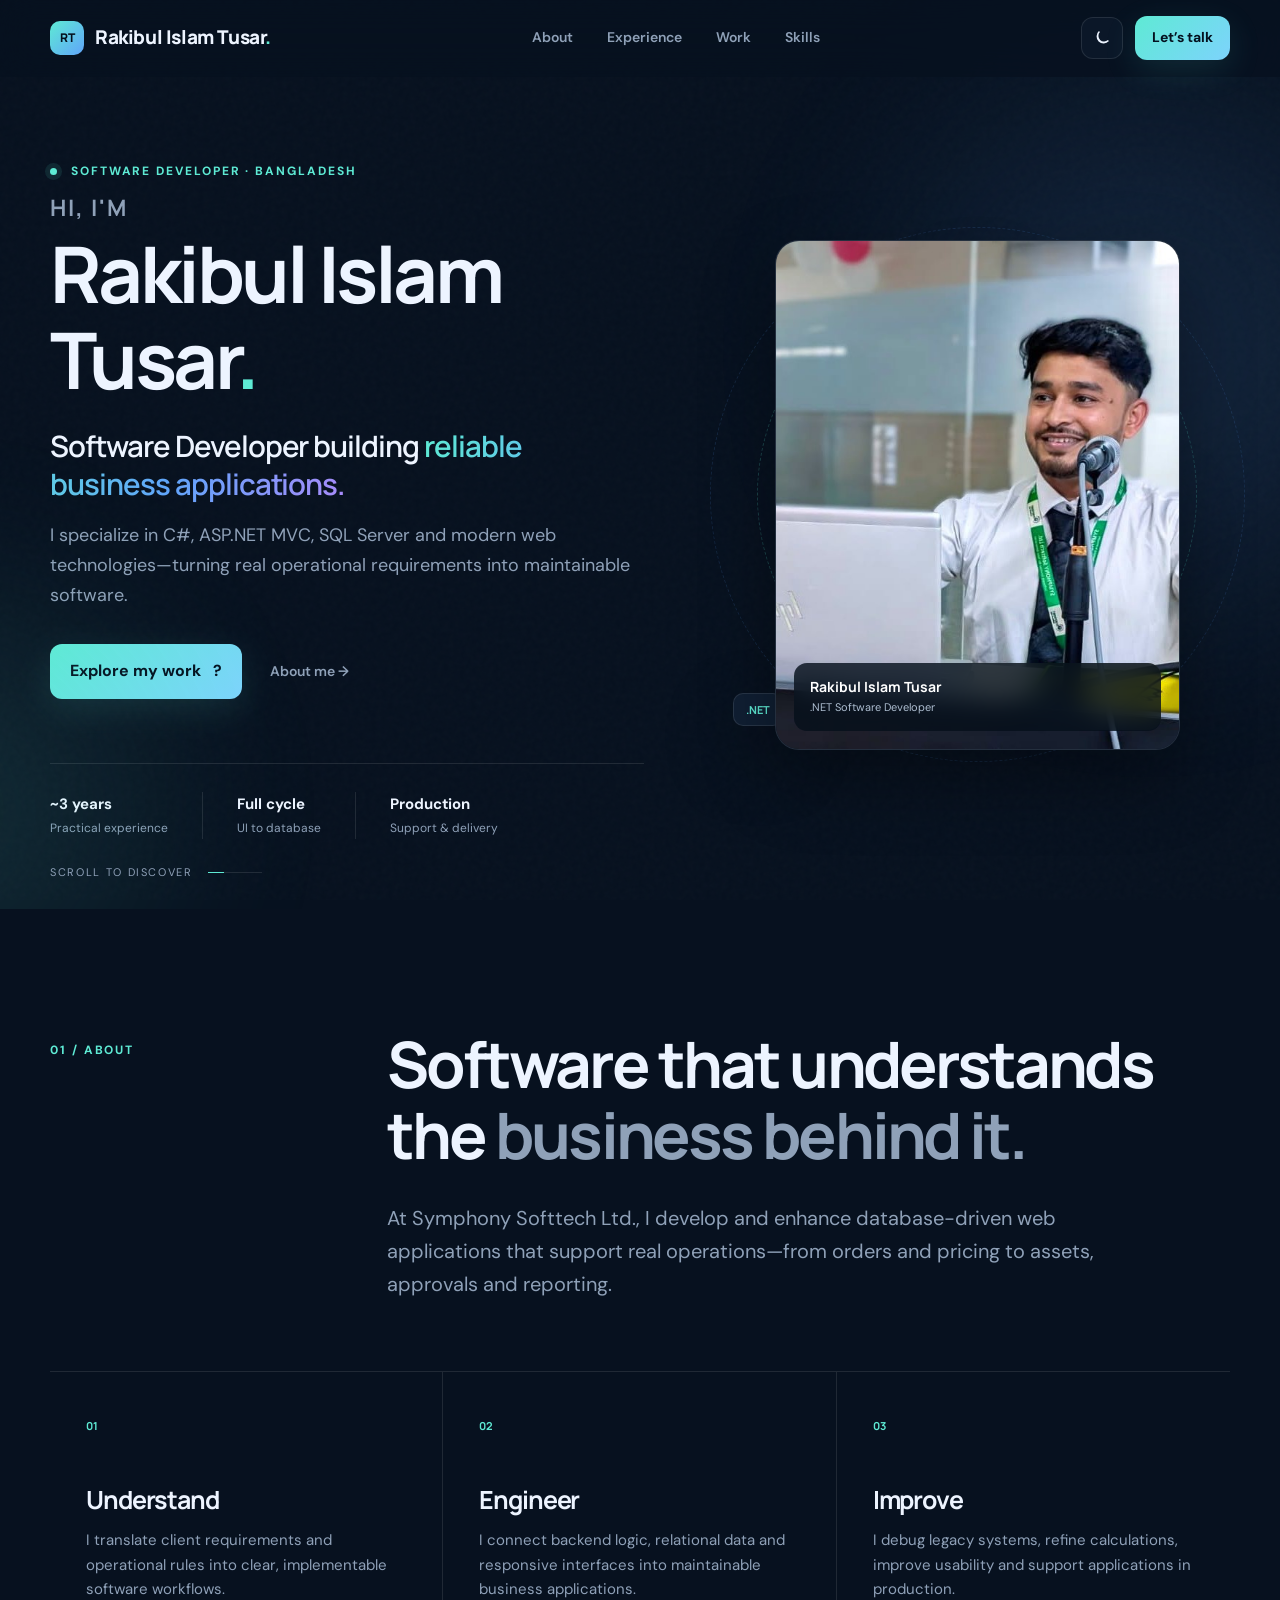
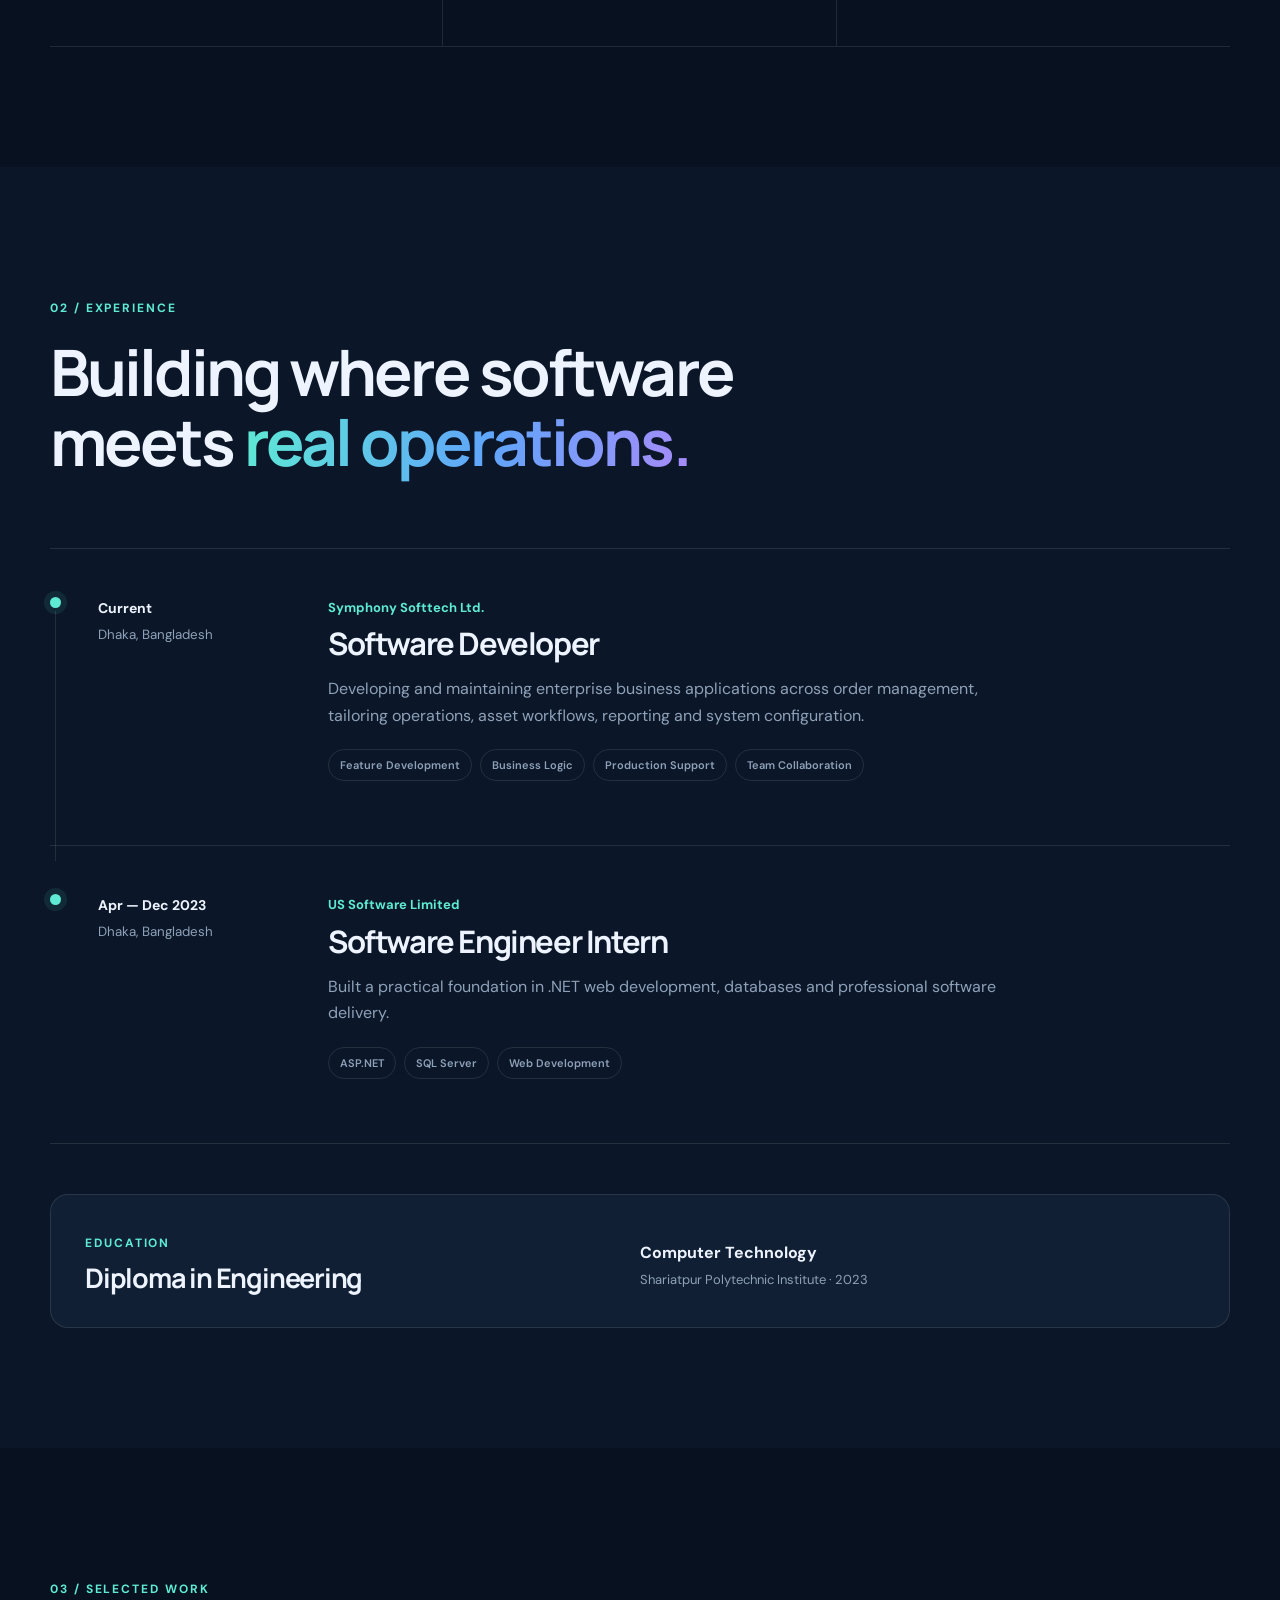
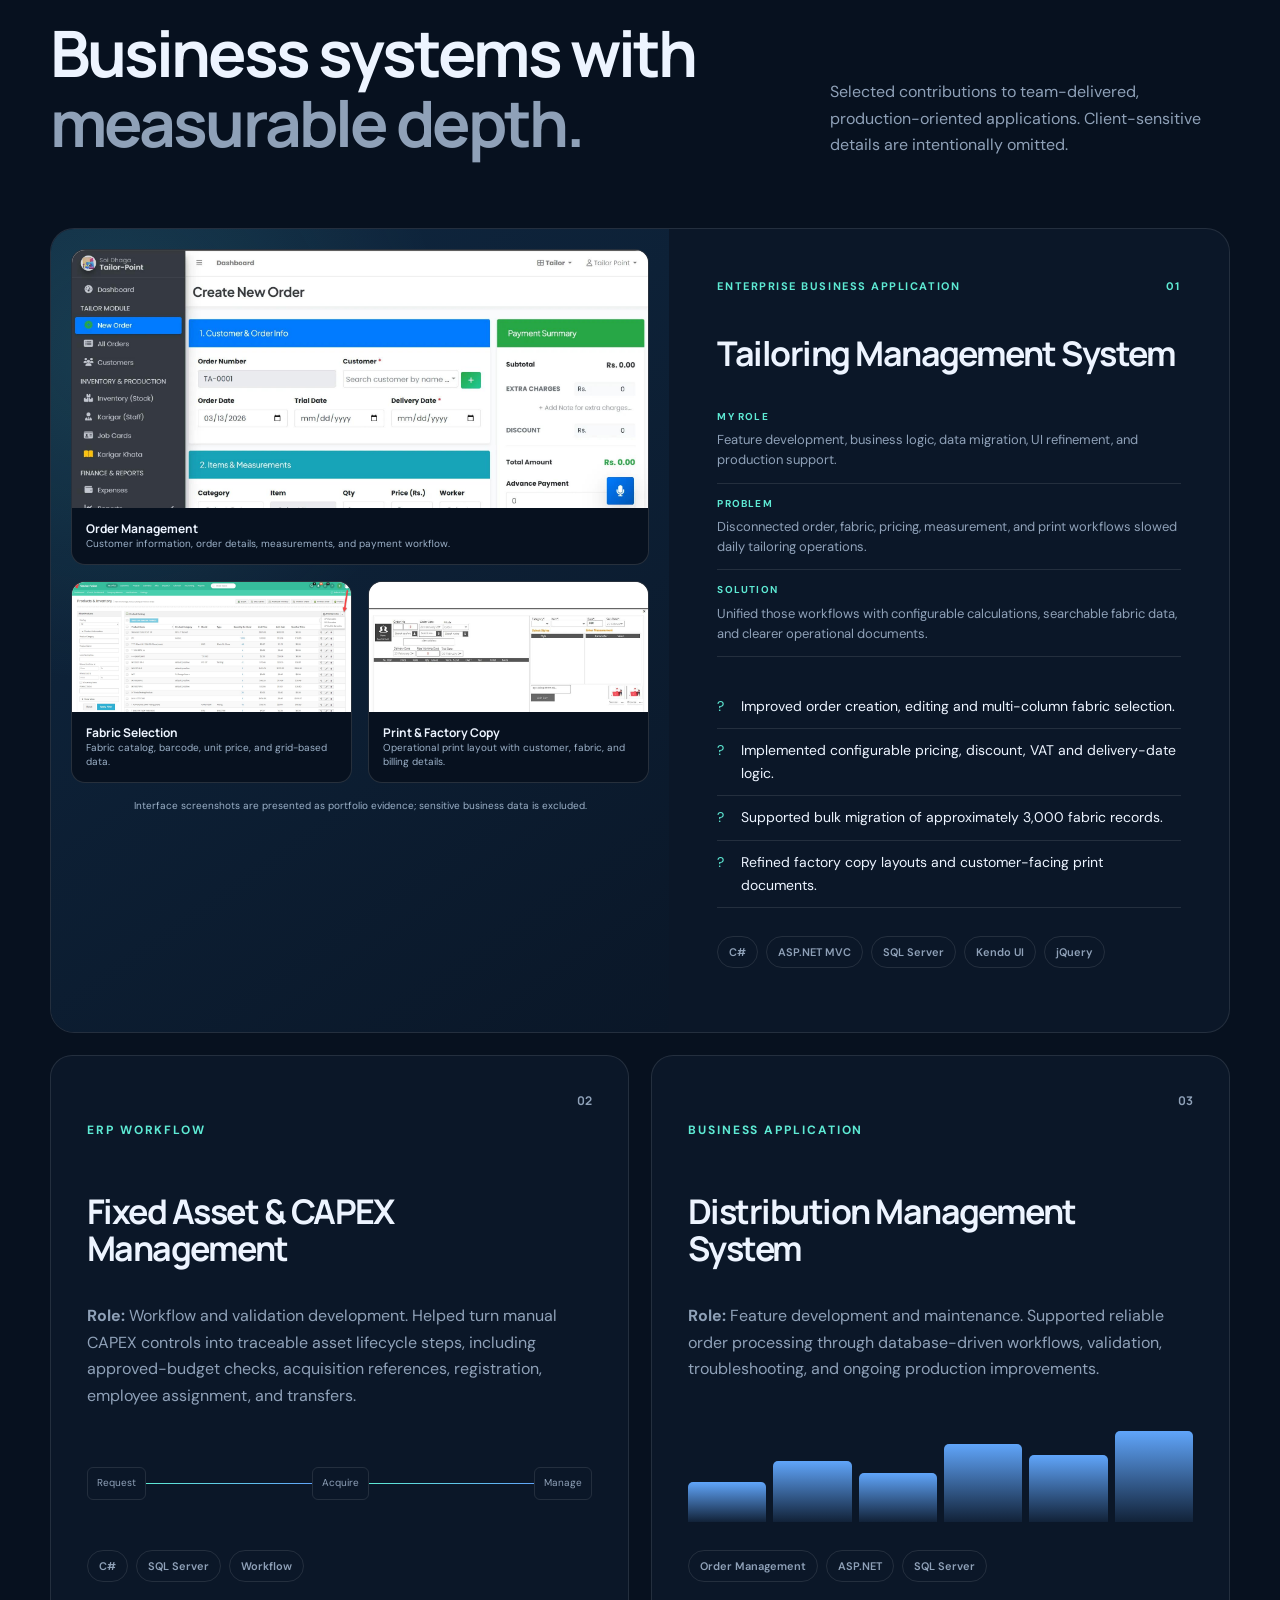
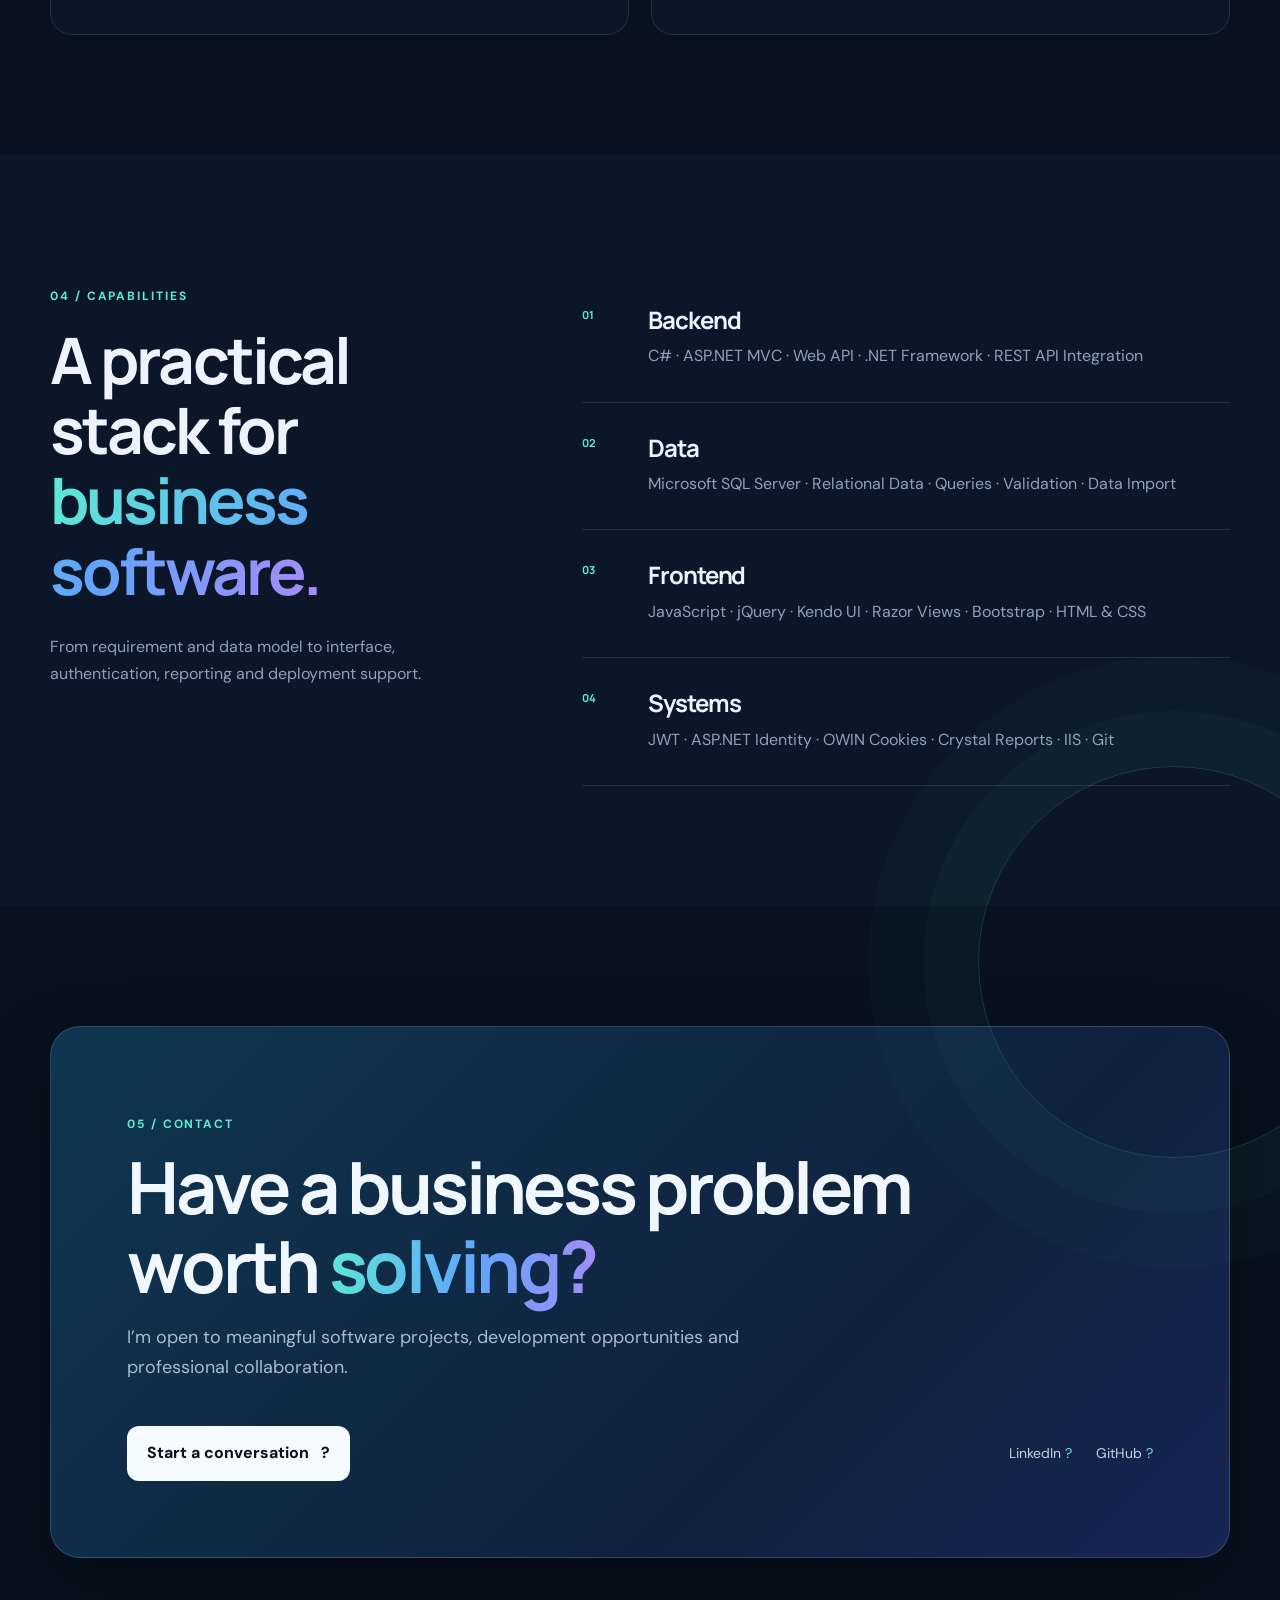
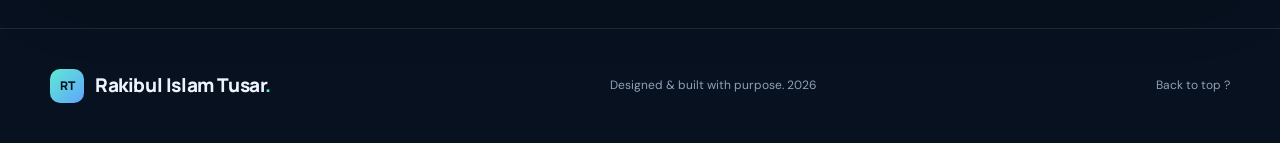
==== index.html @ 9396912d "feat: add portfolio assets, images, sitemap, and update site metadata and branding" ====
<!doctype html>
<html lang="en">
<head>
  <meta charset="utf-8">
  <meta name="viewport" content="width=device-width, initial-scale=1">
  <title>Rakibul Islam Tusar | Software Developer</title>
  <meta name="description" content="Explore Rakibul Islam Tusar's software development experience, C#, ASP.NET MVC, SQL Server skills, and business application projects.">
  <meta name="author" content="Rakibul Islam Tusar">
  <meta name="robots" content="index, follow">
  <meta name="theme-color" content="#07111f">
  <meta property="og:type" content="profile">
  <link rel="canonical" href="https://rakibul-islam-tusar.github.io/rakibul-portfolio/">
  <meta property="og:url" content="https://rakibul-islam-tusar.github.io/rakibul-portfolio/">
  <meta property="og:site_name" content="Rakibul Islam Tusar - Portfolio">
  <meta property="og:locale" content="en_US">
  <meta property="profile:first_name" content="Rakibul Islam">
  <meta property="profile:last_name" content="Tusar">
  <meta property="og:title" content="Rakibul Islam Tusar | Software Developer">
  <meta property="og:description" content="Explore Rakibul Islam Tusar's experience, technical skills, and business application projects.">
  <meta property="og:image" content="https://rakibul-islam-tusar.github.io/rakibul-portfolio/assets/images/rakibul-islam-tusar-social-preview.png">
  <meta property="og:image:alt" content="Rakibul Islam Tusar, .NET Software Developer">
  <meta name="twitter:card" content="summary_large_image">
  <meta name="twitter:title" content="Rakibul Islam Tusar | Software Developer">
  <meta name="twitter:description" content="C#, ASP.NET MVC, SQL Server, and business application development.">
  <meta name="twitter:image" content="https://rakibul-islam-tusar.github.io/rakibul-portfolio/assets/images/rakibul-islam-tusar-social-preview.png">
  <link rel="icon" href="assets/favicon.svg" type="image/svg+xml">
  <link rel="manifest" href="site.webmanifest">
  <link rel="stylesheet" href="assets/site.css">
  <script type="application/ld+json">
  {
    "@context": "https://schema.org",
    "@graph": [
      {
        "@type": "ProfilePage",
        "@id": "https://rakibul-islam-tusar.github.io/rakibul-portfolio/#profile-page",
        "url": "https://rakibul-islam-tusar.github.io/rakibul-portfolio/",
        "name": "Rakibul Islam Tusar - Software Developer",
        "description": "Professional portfolio of Rakibul Islam Tusar, a software developer specializing in .NET business applications.",
        "mainEntity": { "@id": "#rakibul-islam-tusar" }
      },
      {
        "@type": "Person",
        "@id": "#rakibul-islam-tusar",
        "name": "Rakibul Islam Tusar",
        "alternateName": "Rakibul Tusar",
        "jobTitle": "Software Developer",
        "url": "https://rakibul-islam-tusar.github.io/rakibul-portfolio/",
        "image": "https://rakibul-islam-tusar.github.io/rakibul-portfolio/assets/images/rakibul-islam-tusar-profile.webp",
        "email": "mailto:rakibulislamtusar7@gmail.com",
        "address": { "@type": "PostalAddress", "addressCountry": "BD" },
        "alumniOf": {
          "@type": "EducationalOrganization",
          "name": "Shariatpur Polytechnic Institute"
        },
        "worksFor": {
          "@type": "Organization",
          "name": "Symphony Softtech Ltd."
        },
        "sameAs": [
          "https://www.linkedin.com/in/rakibul-islam-tusar68472b342",
          "https://github.com/Rakibul-Islam-Tusar"
        ],
        "knowsAbout": ["C#", "ASP.NET MVC", "ASP.NET Web API", "SQL Server", "JavaScript", "jQuery", "Kendo UI", "Business Applications"]
      }
    ]
  }
  </script>
</head>
<body>
  <a class="skip-link" href="#main">Skip to content</a>

  <header class="site-header" id="top">
    <div class="container nav-wrap">
      <a class="brand" href="#top" aria-label="Rakibul Islam Tusar home">
        <span class="brand-mark" aria-hidden="true">RT</span>
        <span>Rakibul Islam Tusar<span class="accent">.</span></span>
      </a>
      <nav class="desktop-nav" aria-label="Primary navigation">
        <a href="#about">About</a>
        <a href="#experience">Experience</a>
        <a href="#work">Work</a>
        <a href="#skills">Skills</a>
      </nav>
      <div class="nav-actions">
        <button class="theme-toggle" type="button" aria-label="Switch to light theme" title="Change theme">
          <svg class="sun" viewBox="0 0 24 24" aria-hidden="true"><circle cx="12" cy="12" r="4"/><path d="M12 2v2M12 20v2M4.93 4.93l1.42 1.42M17.66 17.66l1.41 1.41M2 12h2M20 12h2M4.93 19.07l1.42-1.42M17.66 6.34l1.41-1.41"/></svg>
          <svg class="moon" viewBox="0 0 24 24" aria-hidden="true"><path d="M20.5 15.5A8.5 8.5 0 0 1 8.5 3.5a8.5 8.5 0 1 0 12 12Z"/></svg>
        </button>
        <a class="button button-small" href="#contact">Let&rsquo;s talk</a>
        <button class="menu-toggle" type="button" aria-expanded="false" aria-controls="mobile-nav" aria-label="Open menu">
          <span></span><span></span>
        </button>
      </div>
    </div>
    <nav class="mobile-nav" id="mobile-nav" aria-label="Mobile navigation">
      <a href="#about">About</a><a href="#experience">Experience</a><a href="#work">Work</a><a href="#skills">Skills</a><a href="#contact">Contact</a>
    </nav>
  </header>

  <main id="main">
    <section class="hero section">
      <div class="hero-glow hero-glow-one"></div>
      <div class="hero-glow hero-glow-two"></div>
      <div class="container hero-grid">
        <div class="hero-copy reveal">
          <p class="eyebrow"><span class="status-dot"></span> Software Developer &middot; Bangladesh</p>
          <h1><span class="hero-greeting">Hi, I'm</span> Rakibul Islam Tusar<span class="accent">.</span></h1>
          <p class="hero-role">Software Developer building <span class="text-gradient">reliable business applications.</span></p>
          <p class="hero-lead">I specialize in C#, ASP.NET MVC, SQL Server and modern web technologies&mdash;turning real operational requirements into maintainable software.</p>
          <div class="hero-actions">
            <a class="button" href="#work">Explore my work <span aria-hidden="true">?</span></a>
            <a class="text-link" href="#about">About me <span aria-hidden="true">&rarr;</span></a>
          </div>
          <div class="hero-proof" aria-label="Professional focus">
            <div><strong>~3 years</strong><span>Practical experience</span></div>
            <div><strong>Full cycle</strong><span>UI to database</span></div>
            <div><strong>Production</strong><span>Support & delivery</span></div>
          </div>
        </div>

        <div class="hero-visual reveal" aria-label="Developer profile illustration">
          <figure class="portrait-card" aria-label="Professional portrait of Rakibul Islam Tusar">
            <img data-optional-src="assets/images/rakibul-islam-tusar-profile.webp" alt="Rakibul Islam Tusar, Software Developer" width="640" height="800">
            <figcaption><strong>Rakibul Islam Tusar</strong><span>.NET Software Developer</span></figcaption>
          </figure>
          <div class="code-window">
            <div class="window-bar"><span></span><span></span><span></span><small>solution.cs</small></div>
            <pre><code><span class="code-purple">public sealed class</span> <span class="code-blue">BusinessSolution</span>
{
  <span class="code-purple">public async</span> Task&lt;Result&gt; <span class="code-yellow">Build</span>(
    Requirement requirement)
  {
    <span class="code-purple">var</span> insight = Analyze(requirement);
    <span class="code-purple">var</span> system = Design(insight);

    <span class="code-purple">return await</span> Deliver(system);
  }
}</code></pre>
            <div class="code-status"><span>?</span> Build succeeded <small>0 errors</small></div>
          </div>
          <div class="orbit orbit-one"><span>C#</span></div>
          <div class="orbit orbit-two"><span>SQL</span></div>
          <div class="orbit orbit-three"><span>.NET</span></div>
        </div>
      </div>
      <div class="container scroll-cue"><span>Scroll to discover</span><i></i></div>
    </section>

    <section class="section about" id="about">
      <div class="container split-heading reveal">
        <p class="section-index">01 / About</p>
        <div>
          <h2>Software that understands the <span class="muted">business behind it.</span></h2>
          <p class="large-copy">At Symphony Softtech Ltd., I develop and enhance database-driven web applications that support real operations&mdash;from orders and pricing to assets, approvals and reporting.</p>
        </div>
      </div>
      <div class="container value-grid">
        <article class="value-card reveal">
          <span class="card-number">01</span>
          <h3>Understand</h3>
          <p>I translate client requirements and operational rules into clear, implementable software workflows.</p>
        </article>
        <article class="value-card reveal">
          <span class="card-number">02</span>
          <h3>Engineer</h3>
          <p>I connect backend logic, relational data and responsive interfaces into maintainable business applications.</p>
        </article>
        <article class="value-card reveal">
          <span class="card-number">03</span>
          <h3>Improve</h3>
          <p>I debug legacy systems, refine calculations, improve usability and support applications in production.</p>
        </article>
      </div>
    </section>

    <section class="section experience" id="experience">
      <div class="container">
        <div class="section-heading reveal">
          <p class="section-index">02 / Experience</p>
          <h2>Building where software meets <span class="text-gradient">real operations.</span></h2>
        </div>
        <div class="timeline">
          <article class="timeline-item reveal">
            <div class="timeline-marker"><span></span></div>
            <div class="timeline-meta"><span>Current</span><small>Dhaka, Bangladesh</small></div>
            <div class="timeline-content">
              <p class="company">Symphony Softtech Ltd.</p>
              <h3>Software Developer</h3>
              <p>Developing and maintaining enterprise business applications across order management, tailoring operations, asset workflows, reporting and system configuration.</p>
              <ul class="tag-list"><li>Feature Development</li><li>Business Logic</li><li>Production Support</li><li>Team Collaboration</li></ul>
            </div>
          </article>
          <article class="timeline-item reveal">
            <div class="timeline-marker"><span></span></div>
            <div class="timeline-meta"><span>Apr &mdash; Dec 2023</span><small>Dhaka, Bangladesh</small></div>
            <div class="timeline-content">
              <p class="company">US Software Limited</p>
              <h3>Software Engineer Intern</h3>
              <p>Built a practical foundation in .NET web development, databases and professional software delivery.</p>
              <ul class="tag-list"><li>ASP.NET</li><li>SQL Server</li><li>Web Development</li></ul>
            </div>
          </article>
        </div>
        <div class="education-strip reveal">
          <div><span class="mini-label">Education</span><h3>Diploma in Engineering</h3></div>
          <div><p>Computer Technology</p><span>Shariatpur Polytechnic Institute &middot; 2023</span></div>
        </div>
      </div>
    </section>

    <section class="section work" id="work">
      <div class="container">
        <div class="section-heading work-heading reveal">
          <div><p class="section-index">03 / Selected work</p><h2>Business systems with <span class="muted">measurable depth.</span></h2></div>
          <p>Selected contributions to team-delivered, production-oriented applications. Client-sensitive details are intentionally omitted.</p>
        </div>

        <article class="project project-featured reveal">
          <div class="project-visual tailoring-gallery">
            <figure class="gallery-main">
              <a href="assets/images/tailoring-order-management.jpg" target="_blank" rel="noopener">
                <img src="assets/images/tailoring-order-management.jpg" alt="Tailoring Management System order creation interface showing customer, delivery, item, measurement, and payment workflows" loading="lazy" width="1896" height="880">
              </a>
              <figcaption><strong>Order Management</strong><span>Customer information, order details, measurements, and payment workflow.</span></figcaption>
            </figure>
            <div class="gallery-thumbs">
              <figure>
                <a href="assets/images/tailoring-fabric-selection.jpg" target="_blank" rel="noopener">
                  <img src="assets/images/tailoring-fabric-selection.jpg" alt="Product and fabric inventory interface with filters, barcodes, pricing, and stock data" loading="lazy" width="1892" height="951">
                </a>
                <figcaption><strong>Fabric Selection</strong><span>Fabric catalog, barcode, unit price, and grid-based data.</span></figcaption>
              </figure>
              <figure>
                <a href="assets/images/tailoring-print-factory-copy.jpg" target="_blank" rel="noopener">
                  <img src="assets/images/tailoring-print-factory-copy.jpg" alt="Tailoring print and factory copy interface with customer, style, measurement, and billing details" loading="lazy" width="1080" height="810">
                </a>
                <figcaption><strong>Print &amp; Factory Copy</strong><span>Operational print layout with customer, fabric, and billing details.</span></figcaption>
              </figure>
            </div>
            <p class="gallery-note">Interface screenshots are presented as portfolio evidence; sensitive business data is excluded.</p>
          </div>          <div class="project-copy">
            <div class="project-kicker"><span>Enterprise business application</span><span>01</span></div>
            <h3>Tailoring Management System</h3>
            <dl class="project-facts"><div><dt>My role</dt><dd>Feature development, business logic, data migration, UI refinement, and production support.</dd></div><div><dt>Problem</dt><dd>Disconnected order, fabric, pricing, measurement, and print workflows slowed daily tailoring operations.</dd></div><div><dt>Solution</dt><dd>Unified those workflows with configurable calculations, searchable fabric data, and clearer operational documents.</dd></div></dl>
            <ul class="contribution-list">
              <li>Improved order creation, editing and multi-column fabric selection.</li>
              <li>Implemented configurable pricing, discount, VAT and delivery-date logic.</li>
              <li>Supported bulk migration of approximately 3,000 fabric records.</li>
              <li>Refined factory copy layouts and customer-facing print documents.</li>
            </ul>
            <ul class="tech-list"><li>C#</li><li>ASP.NET MVC</li><li>SQL Server</li><li>Kendo UI</li><li>jQuery</li></ul>
          </div>
        </article>

        <div class="project-grid">
          <article class="project-card optional-image-card reveal">
            <img class="project-card-shot" data-optional-src="assets/images/fixed-asset.webp" alt="Anonymized Fixed Asset and CAPEX interface" loading="lazy" width="1200" height="750">
            <div class="project-card-number">02</div>
            <p class="project-type">ERP workflow</p>
            <h3>Fixed Asset & CAPEX Management</h3>
            <p><strong>Role:</strong> Workflow and validation development. Helped turn manual CAPEX controls into traceable asset lifecycle steps, including approved-budget checks, acquisition references, registration, employee assignment, and transfers.</p>
            <div class="mini-flow" aria-hidden="true"><span>Request</span><i></i><span>Acquire</span><i></i><span>Manage</span></div>
            <ul class="tech-list"><li>C#</li><li>SQL Server</li><li>Workflow</li></ul>
          </article>
          <article class="project-card optional-image-card reveal">
            <img class="project-card-shot" data-optional-src="assets/images/dms.webp" alt="Anonymized Distribution Management System interface" loading="lazy" width="1200" height="750">
            <div class="project-card-number">03</div>
            <p class="project-type">Business application</p>
            <h3>Distribution Management System</h3>
            <p><strong>Role:</strong> Feature development and maintenance. Supported reliable order processing through database-driven workflows, validation, troubleshooting, and ongoing production improvements.</p>
            <div class="bars" aria-hidden="true"><span style="--h:42%"></span><span style="--h:64%"></span><span style="--h:51%"></span><span style="--h:82%"></span><span style="--h:70%"></span><span style="--h:95%"></span></div>
            <ul class="tech-list"><li>Order Management</li><li>ASP.NET</li><li>SQL Server</li></ul>
          </article>
        </div>
      </div>
    </section>

    <section class="section skills" id="skills">
      <div class="container skills-grid">
        <div class="section-heading reveal">
          <p class="section-index">04 / Capabilities</p>
          <h2>A practical stack for <span class="text-gradient">business software.</span></h2>
          <p>From requirement and data model to interface, authentication, reporting and deployment support.</p>
        </div>
        <div class="skill-groups">
          <article class="skill-group reveal"><span>01</span><div><h3>Backend</h3><p>C# &middot; ASP.NET MVC &middot; Web API &middot; .NET Framework &middot; REST API Integration</p></div></article>
          <article class="skill-group reveal"><span>02</span><div><h3>Data</h3><p>Microsoft SQL Server &middot; Relational Data &middot; Queries &middot; Validation &middot; Data Import</p></div></article>
          <article class="skill-group reveal"><span>03</span><div><h3>Frontend</h3><p>JavaScript &middot; jQuery &middot; Kendo UI &middot; Razor Views &middot; Bootstrap &middot; HTML &amp; CSS</p></div></article>
          <article class="skill-group reveal"><span>04</span><div><h3>Systems</h3><p>JWT &middot; ASP.NET Identity &middot; OWIN Cookies &middot; Crystal Reports &middot; IIS &middot; Git</p></div></article>
        </div>
      </div>
    </section>

    <section class="section contact" id="contact">
      <div class="container contact-card reveal">
        <p class="section-index">05 / Contact</p>
        <h2>Have a business problem worth <span class="text-gradient">solving?</span></h2>
        <p>I&rsquo;m open to meaningful software projects, development opportunities and professional collaboration.</p>
        <div class="contact-actions">
          <a class="button button-light" href="mailto:rakibulislamtusar7@gmail.com">Start a conversation <span aria-hidden="true">?</span></a>
          <div class="social-links">
            <a href="https://www.linkedin.com/in/rakibul-islam-tusar68472b342" target="_blank" rel="noopener noreferrer">LinkedIn <span>?</span></a>
            <a href="https://github.com/Rakibul-Islam-Tusar" target="_blank" rel="noopener noreferrer">GitHub <span>?</span></a>
          </div>
        </div>
      </div>
    </section>
  </main>

  <footer>
    <div class="container footer-inner">
      <a class="brand" href="#top"><span class="brand-mark">RT</span><span>Rakibul Islam Tusar<span class="accent">.</span></span></a>
      <p>Designed & built with purpose. <span id="year"></span></p>
      <a class="back-top" href="#top">Back to top ?</a>
    </div>
  </footer>

  <script src="assets/site.js" defer></script>
</body>
</html>
---- assets/site.css ----
@import url('https://fonts.googleapis.com/css2?family=DM+Sans:wght@400;500;600;700&family=Manrope:wght@400;500;600;700;800&display=swap');

:root{--bg:#07111f;--surface:#0b1728;--surface-2:#101f33;--text:#edf4ff;--muted:#8fa1b8;--line:rgba(255,255,255,.1);--accent:#5eead4;--accent-2:#60a5fa;--purple:#a78bfa;--header:rgba(7,17,31,.78);--shadow:0 28px 70px rgba(0,0,0,.35);--max:1180px}
html[data-theme="light"]{--bg:#f5f7fb;--surface:#fff;--surface-2:#edf2f8;--text:#101828;--muted:#5d6b7f;--line:rgba(16,24,40,.12);--header:rgba(245,247,251,.82);--shadow:0 24px 60px rgba(34,53,84,.12)}
*{box-sizing:border-box}
html{scroll-behavior:smooth;scroll-padding-top:90px}
body{margin:0;background:var(--bg);color:var(--text);font-family:"DM Sans",sans-serif;line-height:1.65;overflow-x:hidden;transition:background .3s,color .3s}
body::before{content:"";position:fixed;inset:0;pointer-events:none;opacity:.025;background-image:url("data:image/svg+xml,%3Csvg viewBox='0 0 180 180' xmlns='http://www.w3.org/2000/svg'%3E%3Cfilter id='n'%3E%3CfeTurbulence type='fractalNoise' baseFrequency='.9' numOctaves='4' stitchTiles='stitch'/%3E%3C/filter%3E%3Crect width='100%25' height='100%25' filter='url(%23n)' opacity='.9'/%3E%3C/svg%3E")}
a{color:inherit;text-decoration:none}button{font:inherit}.container{width:min(calc(100% - 48px),var(--max));margin-inline:auto}.section{padding:120px 0;position:relative}.skip-link{position:fixed;left:16px;top:-60px;z-index:1000;background:var(--accent);color:#04111f;padding:10px 16px;border-radius:8px}.skip-link:focus{top:16px}
.site-header{position:fixed;top:0;left:0;right:0;z-index:50;background:var(--header);border-bottom:1px solid transparent;backdrop-filter:blur(18px);transition:border-color .25s}.site-header.scrolled{border-color:var(--line)}.nav-wrap{height:76px;display:flex;align-items:center;justify-content:space-between}.brand{display:flex;align-items:center;gap:11px;font-family:Manrope,sans-serif;font-size:19px;font-weight:800;letter-spacing:-.4px}.brand-mark{width:34px;height:34px;border-radius:10px;display:grid;place-items:center;background:linear-gradient(135deg,var(--accent),var(--accent-2));color:#05101d;font-size:12px;letter-spacing:-.5px}.accent{color:var(--accent)}.desktop-nav{display:flex;gap:34px;color:var(--muted);font-size:14px;font-weight:600}.desktop-nav a,.text-link,.social-links a,.back-top{transition:color .2s}.desktop-nav a:hover,.text-link:hover,.social-links a:hover,.back-top:hover{color:var(--accent)}.nav-actions{display:flex;align-items:center;gap:12px}.theme-toggle,.menu-toggle{width:42px;height:42px;border:1px solid var(--line);border-radius:12px;background:var(--surface);color:var(--text);cursor:pointer;display:grid;place-items:center}.theme-toggle svg{width:18px;height:18px;fill:none;stroke:currentColor;stroke-width:1.8;stroke-linecap:round}.theme-toggle .sun{display:none}html[data-theme="light"] .theme-toggle .sun{display:block}html[data-theme="light"] .theme-toggle .moon{display:none}.button{display:inline-flex;align-items:center;justify-content:center;gap:12px;background:linear-gradient(135deg,var(--accent),#7dd3fc);color:#04111f;padding:14px 20px;border-radius:12px;font-weight:700;box-shadow:0 10px 34px rgba(94,234,212,.12);transition:transform .2s,box-shadow .2s}.button:hover{transform:translateY(-2px);box-shadow:0 14px 38px rgba(94,234,212,.2)}.button-small{padding:10px 17px;font-size:14px}.menu-toggle{display:none;position:relative}.menu-toggle span{width:17px;height:1.5px;background:currentColor;position:absolute;transition:.25s}.menu-toggle span:first-child{transform:translateY(-4px)}.menu-toggle span:last-child{transform:translateY(4px)}.menu-toggle[aria-expanded="true"] span:first-child{transform:rotate(45deg)}.menu-toggle[aria-expanded="true"] span:last-child{transform:rotate(-45deg)}.mobile-nav{display:none}
.hero{min-height:100vh;padding-top:150px;padding-bottom:70px;display:flex;align-items:center;overflow:hidden}.hero-grid{display:grid;grid-template-columns:1.08fr .92fr;gap:80px;align-items:center}.eyebrow,.section-index,.mini-label,.project-type{text-transform:uppercase;letter-spacing:.16em;font-size:12px;font-weight:700;color:var(--accent)}.status-dot{display:inline-block;width:7px;height:7px;background:var(--accent);border-radius:50%;margin-right:9px;box-shadow:0 0 0 5px rgba(94,234,212,.1)}h1,h2,h3{font-family:Manrope,sans-serif;margin:0;line-height:1.1;letter-spacing:-.045em}h1{font-size:clamp(48px,6.1vw,82px);max-width:760px}.text-gradient{background:linear-gradient(100deg,var(--accent),var(--accent-2) 55%,var(--purple));-webkit-background-clip:text;background-clip:text;color:transparent}.hero-lead{font-size:18px;color:var(--muted);max-width:650px;margin:28px 0 34px}.hero-actions{display:flex;align-items:center;gap:28px}.text-link{font-size:14px;color:var(--muted);font-weight:600}.hero-proof{display:flex;margin-top:64px;padding-top:28px;border-top:1px solid var(--line)}.hero-proof div{padding-right:34px;margin-right:34px;border-right:1px solid var(--line)}.hero-proof div:last-child{border:0}.hero-proof strong,.hero-proof span{display:block}.hero-proof strong{font-size:15px}.hero-proof span{font-size:12px;color:var(--muted);margin-top:3px}.hero-visual{position:relative;min-height:470px;display:grid;place-items:center}.code-window{width:min(100%,470px);background:rgba(11,23,40,.92);border:1px solid rgba(255,255,255,.13);border-radius:20px;box-shadow:var(--shadow);overflow:hidden;transform:perspective(1000px) rotateY(-5deg) rotateX(2deg);position:relative;z-index:2}.window-bar{height:52px;display:flex;align-items:center;gap:7px;padding:0 18px;border-bottom:1px solid rgba(255,255,255,.08)}.window-bar span{width:8px;height:8px;border-radius:50%;background:#fb7185}.window-bar span:nth-child(2){background:#fbbf24}.window-bar span:nth-child(3){background:#4ade80}.window-bar small{color:#7f91aa;margin-left:10px}.code-window pre{margin:0;padding:32px 24px;color:#cbd5e1;font:13px/1.9 Consolas,monospace;overflow:hidden}.code-purple{color:#c4b5fd}.code-blue{color:#7dd3fc}.code-yellow{color:#fde68a}.code-status{border-top:1px solid rgba(255,255,255,.08);padding:13px 18px;color:#a7f3d0;font-size:12px}.code-status span{color:#34d399}.code-status small{float:right;color:#7f91aa}.orbit{position:absolute;border:1px dashed rgba(94,234,212,.22);border-radius:50%;display:grid;place-items:center}.orbit span{position:absolute;background:var(--surface-2);border:1px solid var(--line);border-radius:10px;padding:8px 12px;font:700 11px Manrope,sans-serif;color:var(--accent);box-shadow:var(--shadow)}.orbit-one{width:440px;height:440px;animation:spin 32s linear infinite}.orbit-one span{top:-17px}.orbit-two{width:340px;height:340px;animation:spin 25s linear infinite reverse}.orbit-two span{right:-22px}.orbit-three{width:535px;height:535px;border-color:rgba(96,165,250,.14);animation:spin 40s linear infinite}.orbit-three span{bottom:35px;left:22px}.orbit span{animation:counterspin 32s linear infinite}.orbit-two span{animation-duration:25s;animation-direction:reverse}.orbit-three span{animation-duration:40s}@keyframes spin{to{transform:rotate(360deg)}}@keyframes counterspin{to{transform:rotate(-360deg)}}.hero-glow{position:absolute;border-radius:50%;filter:blur(110px);opacity:.12}.hero-glow-one{width:500px;height:500px;background:var(--accent-2);right:-120px;top:100px}.hero-glow-two{width:400px;height:400px;background:var(--accent);left:-260px;bottom:-100px}.scroll-cue{position:absolute;bottom:28px;left:50%;transform:translateX(-50%);display:flex;align-items:center;gap:15px;color:var(--muted);font-size:11px;text-transform:uppercase;letter-spacing:.15em}.scroll-cue i{width:54px;height:1px;background:var(--line);position:relative}.scroll-cue i::after{content:"";position:absolute;width:16px;height:1px;background:var(--accent);left:0;animation:travel 2s ease-in-out infinite}@keyframes travel{50%{left:38px}}
.split-heading{display:grid;grid-template-columns:.34fr 1fr;gap:50px}.split-heading h2,.section-heading h2{font-size:clamp(38px,5vw,64px);max-width:830px}.muted{color:var(--muted)}.large-copy{color:var(--muted);font-size:20px;max-width:760px;margin:32px 0 0}.value-grid{display:grid;grid-template-columns:repeat(3,1fr);margin-top:70px;border-top:1px solid var(--line);border-bottom:1px solid var(--line)}.value-card{padding:40px 36px 44px;border-right:1px solid var(--line);position:relative}.value-card:last-child{border:0}.card-number{font:700 11px Manrope,sans-serif;color:var(--accent)}.value-card h3{font-size:25px;margin:48px 0 14px}.value-card p{color:var(--muted);margin:0;font-size:15px}.experience{background:var(--surface)}.section-heading{margin-bottom:70px}.section-heading h2{margin-top:18px}.timeline{border-top:1px solid var(--line)}.timeline-item{display:grid;grid-template-columns:48px 230px 1fr;border-bottom:1px solid var(--line);padding:48px 0}.timeline-marker{position:relative}.timeline-marker::after{content:"";position:absolute;top:14px;left:5px;bottom:-64px;width:1px;background:var(--line)}.timeline-item:last-child .timeline-marker::after{display:none}.timeline-marker span{display:block;width:11px;height:11px;border-radius:50%;background:var(--accent);box-shadow:0 0 0 6px rgba(94,234,212,.09)}.timeline-meta span,.timeline-meta small{display:block}.timeline-meta span{font-weight:700;font-size:14px}.timeline-meta small{color:var(--muted);margin-top:4px}.company{color:var(--accent);font-size:13px;font-weight:700;margin:0 0 8px}.timeline-content h3{font-size:31px}.timeline-content>p:not(.company){color:var(--muted);max-width:700px}.tag-list,.tech-list,.contribution-list{list-style:none;padding:0}.tag-list,.tech-list{display:flex;flex-wrap:wrap;gap:8px;margin-top:20px}.tag-list li,.tech-list li{border:1px solid var(--line);border-radius:999px;padding:6px 11px;color:var(--muted);font-size:11px;font-weight:600}.education-strip{display:grid;grid-template-columns:1fr 1fr;align-items:end;background:var(--surface-2);border:1px solid var(--line);border-radius:18px;padding:34px;margin-top:50px}.education-strip h3{font-size:27px;margin-top:8px}.education-strip p{font-weight:700;margin:0}.education-strip span:not(.mini-label){color:var(--muted);font-size:13px}
.work-heading{display:flex;justify-content:space-between;align-items:end}.work-heading>p{color:var(--muted);max-width:400px;margin:0}.project{border:1px solid var(--line);border-radius:24px;background:var(--surface);overflow:hidden}.project-featured{display:grid;grid-template-columns:1.05fr .95fr}.project-visual{min-height:540px;padding:34px;background:radial-gradient(circle at 10% 15%,rgba(94,234,212,.16),transparent 37%),linear-gradient(145deg,#0f2740,#0a1728);display:flex;flex-direction:column}.visual-top{display:flex;justify-content:space-between;color:#9cb1c8;font-size:11px;text-transform:uppercase;letter-spacing:.14em}.order-panel{margin:auto 0;background:rgba(4,13,25,.72);border:1px solid rgba(255,255,255,.13);padding:24px;border-radius:16px;box-shadow:0 25px 50px rgba(0,0,0,.28)}.panel-header{display:flex;justify-content:space-between;color:#e8f2ff}.panel-header span{font-size:11px;background:rgba(94,234,212,.12);color:#5eead4;padding:5px 9px;border-radius:999px}.metric-row{display:grid;grid-template-columns:repeat(3,1fr);gap:12px;margin:32px 0}.metric-row div{background:rgba(255,255,255,.04);padding:16px 12px;border-radius:10px}.metric-row small,.metric-row b{display:block}.metric-row small{color:#8195aa;font-size:10px}.metric-row b{color:#f4f8ff;margin-top:5px}.progress-line{height:5px;border-radius:99px;background:rgba(255,255,255,.09);display:block}.progress-line span{display:block;width:58%;height:100%;border-radius:inherit;background:linear-gradient(90deg,#5eead4,#60a5fa)}.workflow{display:flex;justify-content:space-between;margin-top:22px}.workflow i{width:10px;height:10px;border:2px solid #476079;border-radius:50%}.workflow i.done{border-color:#5eead4;background:#5eead4}.workflow i.active{border-color:#60a5fa;box-shadow:0 0 0 5px rgba(96,165,250,.12)}.project-copy{padding:48px}.project-kicker{display:flex;justify-content:space-between;text-transform:uppercase;letter-spacing:.14em;color:var(--accent);font-size:11px;font-weight:700}.project-copy h3,.project-card h3{font-size:34px;margin:40px 0 20px}.project-copy>p,.project-card>p:not(.project-type){color:var(--muted)}.contribution-list{margin:28px 0}.contribution-list li{padding:10px 0 10px 24px;border-bottom:1px solid var(--line);font-size:14px;position:relative}.contribution-list li::before{content:"?";position:absolute;left:0;color:var(--accent)}.project-grid{display:grid;grid-template-columns:1fr 1fr;gap:22px;margin-top:22px}.project-card{border:1px solid var(--line);background:var(--surface);border-radius:22px;padding:36px;min-height:460px;display:flex;flex-direction:column}.project-card-number{align-self:flex-end;color:var(--muted);font:700 12px Manrope,sans-serif}.project-card h3{max-width:430px}.project-card .tech-list{margin-top:auto}.mini-flow{display:flex;align-items:center;margin:42px 0 26px}.mini-flow span{font-size:10px;padding:7px 9px;border:1px solid var(--line);border-radius:6px;color:var(--muted)}.mini-flow i{height:1px;background:linear-gradient(90deg,var(--accent),var(--accent-2));flex:1}.bars{height:95px;display:flex;align-items:end;gap:7px;margin:28px 0}.bars span{height:var(--h);flex:1;background:linear-gradient(180deg,var(--accent-2),rgba(96,165,250,.08));border-radius:5px 5px 0 0}
.skills{background:var(--surface)}.skills-grid{display:grid;grid-template-columns:.8fr 1.2fr;gap:100px}.skills .section-heading{position:sticky;top:130px;align-self:start}.skills .section-heading p:last-child{color:var(--muted);max-width:420px;margin-top:28px}.skill-group{display:grid;grid-template-columns:46px 1fr;gap:20px;padding:32px 0;border-bottom:1px solid var(--line)}.skill-group>span{color:var(--accent);font:700 11px Manrope,sans-serif}.skill-group h3{font-size:24px}.skill-group p{color:var(--muted);margin:10px 0 0}.contact{padding-bottom:70px}.contact-card{background:linear-gradient(135deg,#0f3651,#10213d 65%,#172554);border:1px solid rgba(255,255,255,.14);border-radius:30px;padding:76px;color:#f1f7ff;box-shadow:var(--shadow);overflow:hidden}.contact-card::after{content:"";position:absolute;width:390px;height:390px;border:1px solid rgba(94,234,212,.18);border-radius:50%;right:-90px;top:-140px;box-shadow:0 0 0 55px rgba(94,234,212,.025),0 0 0 110px rgba(94,234,212,.018)}.contact-card h2{font-size:clamp(42px,6vw,72px);max-width:830px;position:relative;z-index:1}.contact-card>p:not(.section-index){color:#aabbd0;font-size:18px;max-width:620px}.contact-actions{display:flex;align-items:center;justify-content:space-between;margin-top:44px;position:relative;z-index:2}.button-light{background:#f5fbff;color:#07111f;box-shadow:none}.social-links{display:flex;gap:24px}.social-links a{font-size:14px;color:#c3d0df}.social-links span{color:var(--accent)}footer{padding:35px 0;border-top:1px solid var(--line)}.footer-inner{display:flex;align-items:center;justify-content:space-between}.footer-inner p,.back-top{color:var(--muted);font-size:12px}
.reveal{opacity:0;transform:translateY(22px);transition:opacity .7s ease,transform .7s ease}.reveal.visible{opacity:1;transform:none}.reveal:nth-child(2){transition-delay:.08s}.reveal:nth-child(3){transition-delay:.16s}
@media (max-width:980px){.desktop-nav{display:none}.menu-toggle{display:grid}.hero-grid,.project-featured,.skills-grid{grid-template-columns:1fr}.hero{padding-top:130px}.hero-visual{min-height:520px}.hero-copy{position:relative;z-index:3}.split-heading{grid-template-columns:1fr}.value-grid{grid-template-columns:1fr}.value-card{border-right:0;border-bottom:1px solid var(--line)}.timeline-item{grid-template-columns:40px 170px 1fr}.skills-grid{gap:20px}.skills .section-heading{position:static}.work-heading{display:block}.work-heading>p{margin-top:24px}.mobile-nav{position:absolute;top:76px;left:24px;right:24px;padding:12px;background:var(--surface);border:1px solid var(--line);border-radius:14px;box-shadow:var(--shadow)}.mobile-nav.open{display:grid}.mobile-nav a{padding:12px;border-bottom:1px solid var(--line)}.mobile-nav a:last-child{border:0}}
@media (max-width:700px){.container{width:min(calc(100% - 32px),var(--max))}.section{padding:85px 0}.nav-actions .button-small{display:none}h1{font-size:43px}.hero-grid{gap:25px}.hero-lead{font-size:16px}.hero-actions{align-items:flex-start;flex-direction:column}.hero-proof{display:grid;grid-template-columns:1fr 1fr;gap:20px;margin-top:45px}.hero-proof div{border:0;margin:0;padding:0}.hero-visual{min-height:390px}.code-window{transform:none}.code-window pre{font-size:10px;padding:22px 15px}.orbit-one{width:330px;height:330px}.orbit-two{width:260px;height:260px}.orbit-three{display:none}.scroll-cue{display:none}.split-heading h2,.section-heading h2{font-size:39px}.large-copy{font-size:17px}.value-card{padding-inline:8px}.timeline-item{grid-template-columns:30px 1fr}.timeline-meta{grid-column:2;margin-bottom:18px}.timeline-content{grid-column:2}.education-strip{grid-template-columns:1fr;gap:20px}.project-visual{min-height:360px;padding:20px}.metric-row{grid-template-columns:1fr 1fr}.metric-row div:last-child{display:none}.project-copy,.project-card{padding:28px}.project-copy h3,.project-card h3{font-size:29px}.project-grid{grid-template-columns:1fr}.contact-card{padding:44px 26px}.contact-actions{align-items:flex-start;flex-direction:column;gap:35px}.social-links{flex-wrap:wrap}.footer-inner{flex-direction:column;gap:18px}.footer-inner p{order:3}.window-bar small{font-size:10px}}
@media (prefers-reduced-motion:reduce){html{scroll-behavior:auto}*,*::before,*::after{animation-duration:.01ms!important;animation-iteration-count:1!important;transition-duration:.01ms!important}.reveal{opacity:1;transform:none}}

/* Optional real imagery: built-in illustrations remain the fallback. */
.portrait-card{display:none;width:min(100%,405px);height:510px;margin:0;position:relative;z-index:3;border:1px solid var(--line);border-radius:24px;overflow:hidden;background:var(--surface);box-shadow:var(--shadow)}
.portrait-card img{width:100%;height:100%;object-fit:cover;object-position:center 18%}
.portrait-card figcaption{position:absolute;left:18px;right:18px;bottom:18px;padding:14px 16px;border-radius:13px;background:rgba(6,15,27,.8);backdrop-filter:blur(13px);color:#fff}
.portrait-card strong,.portrait-card span{display:block}.portrait-card strong{font:700 14px Manrope,sans-serif}.portrait-card span{color:#aebed1;font-size:11px;margin-top:2px}
.hero-visual.has-optional-image .portrait-card{display:block}.hero-visual.has-optional-image .code-window{display:none}
.illustrative-visual{display:flex;flex-direction:column;height:100%}.project-shot{display:none;width:100%;height:100%;object-fit:cover;object-position:top left}
.optional-image-frame.has-optional-image{padding:0}.optional-image-frame.has-optional-image .project-shot{display:block}.optional-image-frame.has-optional-image .illustrative-visual{display:none}
.project-card-shot{display:none;width:calc(100% + 72px);height:210px;object-fit:cover;object-position:top left;margin:-36px -36px 30px;border-bottom:1px solid var(--line)}
.optional-image-card.has-optional-image .project-card-shot{display:block}
@media(max-width:700px){.portrait-card{height:430px}.project-card-shot{width:calc(100% + 56px);margin:-28px -28px 26px}}

/* Personal-brand hero hierarchy */
.hero-greeting{display:block;margin-bottom:10px;color:var(--muted);font-size:.29em;line-height:1.2;letter-spacing:.08em;text-transform:uppercase;font-weight:700}
.hero-role{max-width:700px;margin:24px 0 0;font:600 clamp(22px,2.3vw,31px)/1.3 Manrope,sans-serif;letter-spacing:-.035em}
.hero-role+.hero-lead{margin-top:18px}

/* Authentic project evidence gallery */
.tailoring-gallery{padding:20px;gap:16px;background:radial-gradient(circle at 10% 15%,rgba(94,234,212,.12),transparent 38%),linear-gradient(145deg,#0f2740,#0a1728)}
.tailoring-gallery figure{margin:0;overflow:hidden;border:1px solid rgba(255,255,255,.13);border-radius:14px;background:#07111f}
.tailoring-gallery a{display:block;overflow:hidden;background:#fff}
.tailoring-gallery img{display:block;width:100%;object-fit:cover;object-position:top;transition:transform .35s ease}
.tailoring-gallery a:hover img{transform:scale(1.015)}
.gallery-main img{height:258px}
.gallery-thumbs{display:grid;grid-template-columns:1fr 1fr;gap:16px}
.gallery-thumbs img{height:130px}
.tailoring-gallery figcaption{display:flex;flex-direction:column;padding:12px 14px}
.tailoring-gallery figcaption strong{font:700 12px Manrope,sans-serif;color:#edf4ff}
.tailoring-gallery figcaption span,.gallery-note{font-size:10px;line-height:1.45;color:#9cb1c8}
.gallery-note{margin:0;text-align:center}
.project-facts{margin:24px 0}
.project-facts div{padding:12px 0;border-bottom:1px solid var(--line)}
.project-facts dt{text-transform:uppercase;letter-spacing:.12em;font-size:10px;font-weight:700;color:var(--accent)}
.project-facts dd{margin:5px 0 0;color:var(--muted);font-size:13px;line-height:1.55}
@media(max-width:700px){.tailoring-gallery{padding:12px}.gallery-main img{height:220px}.gallery-thumbs{grid-template-columns:1fr}.gallery-thumbs img{height:180px}}
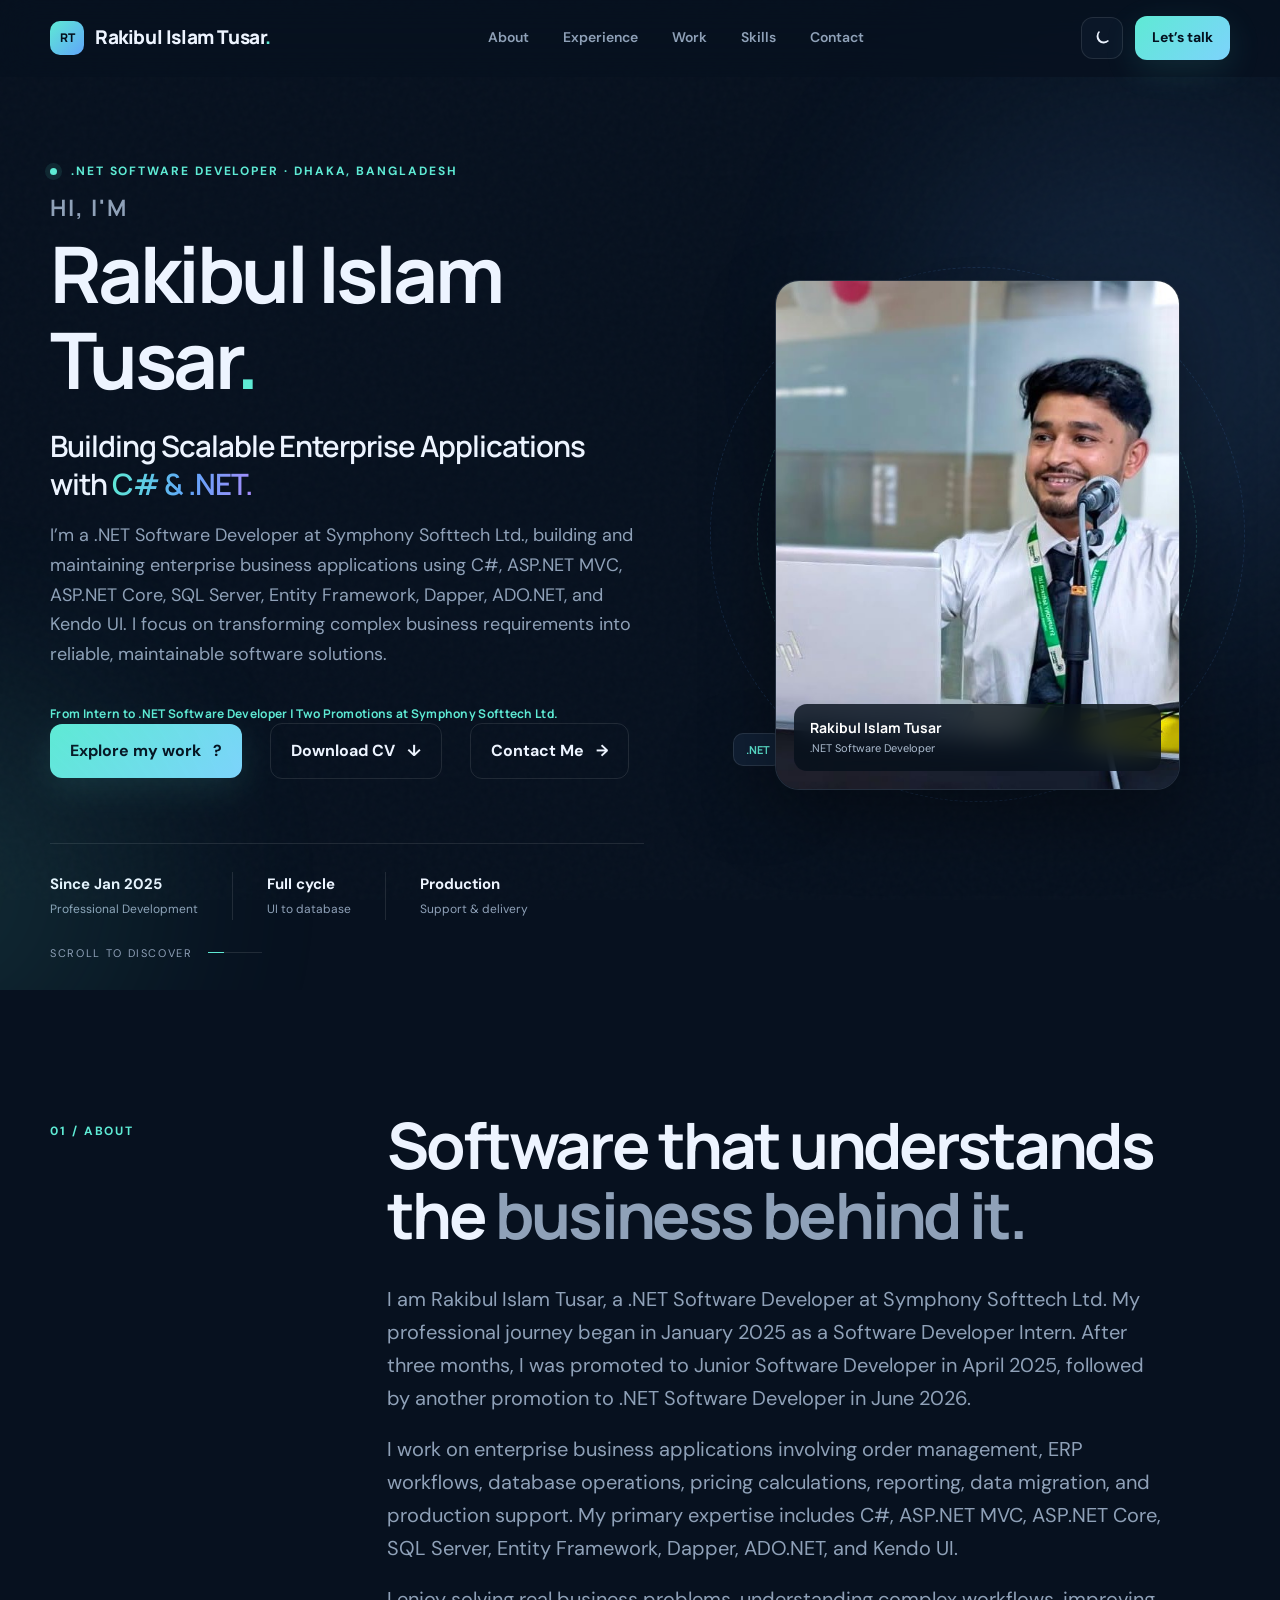
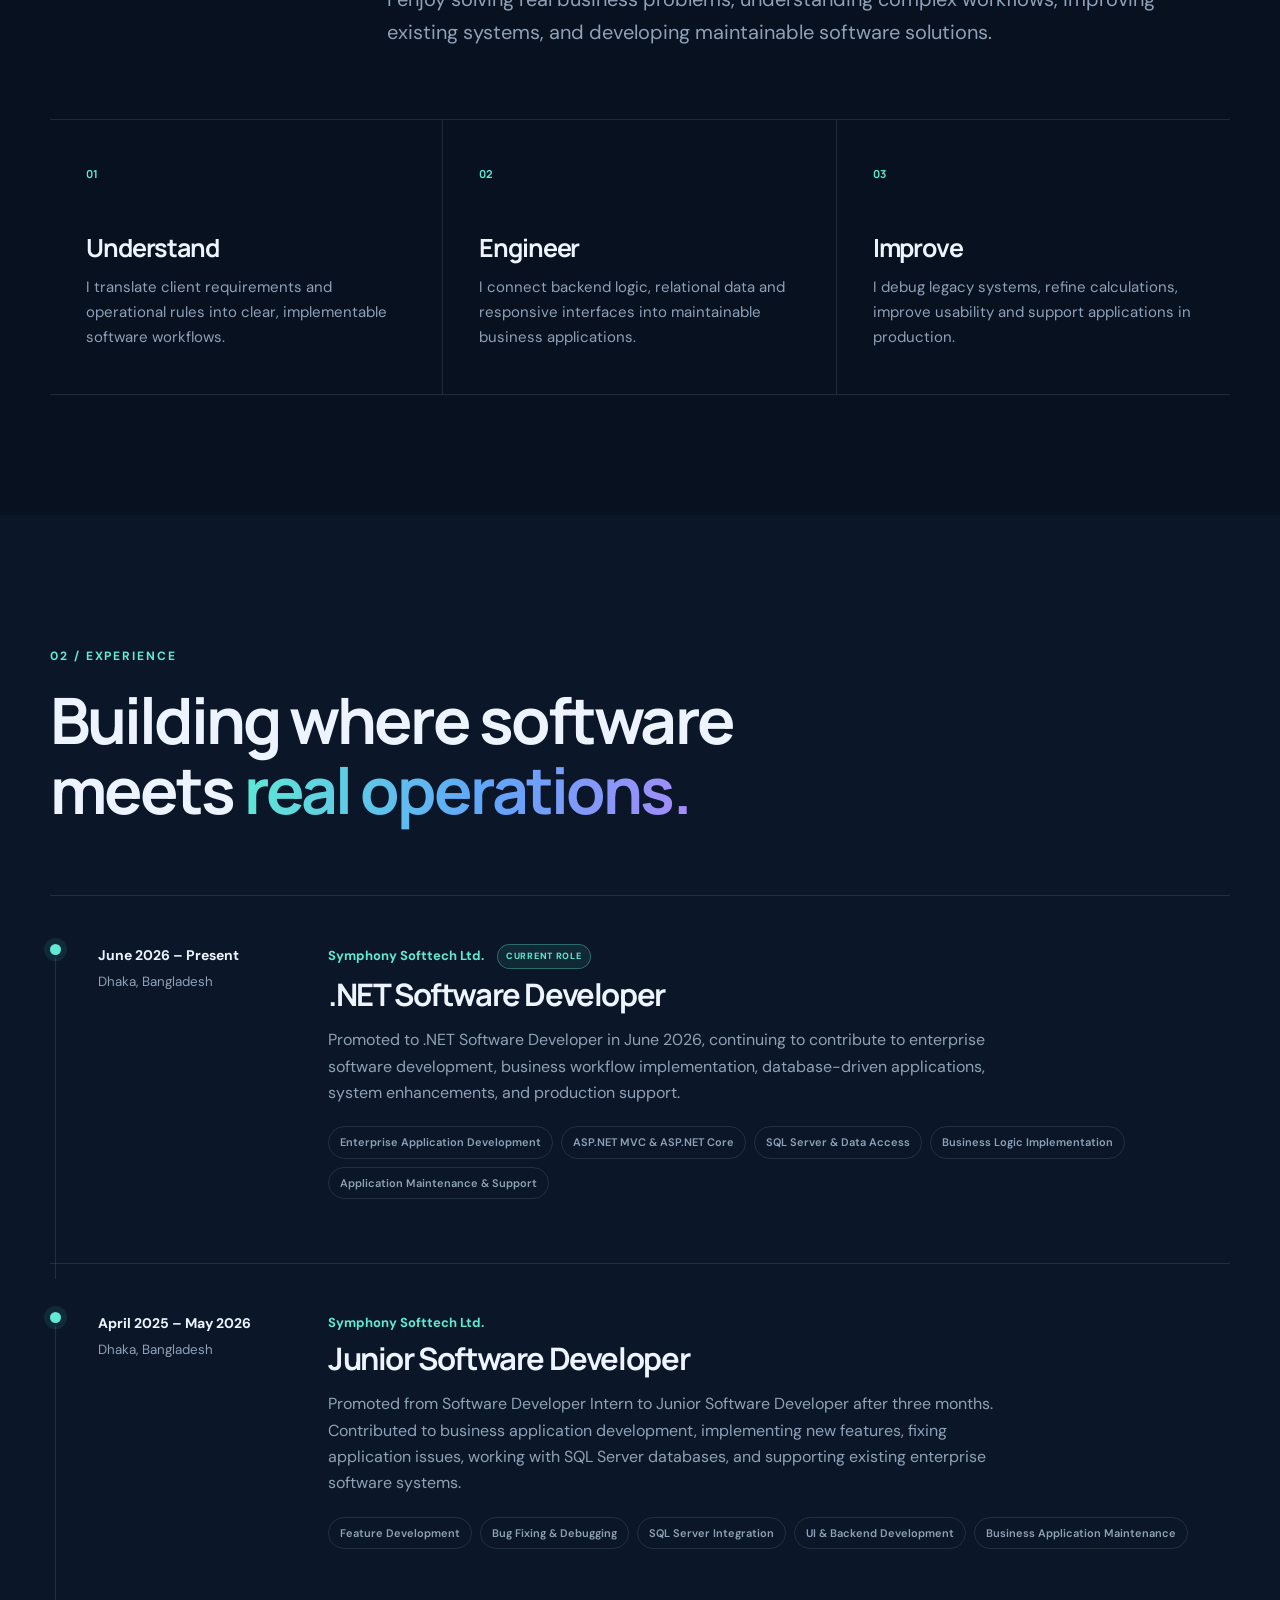
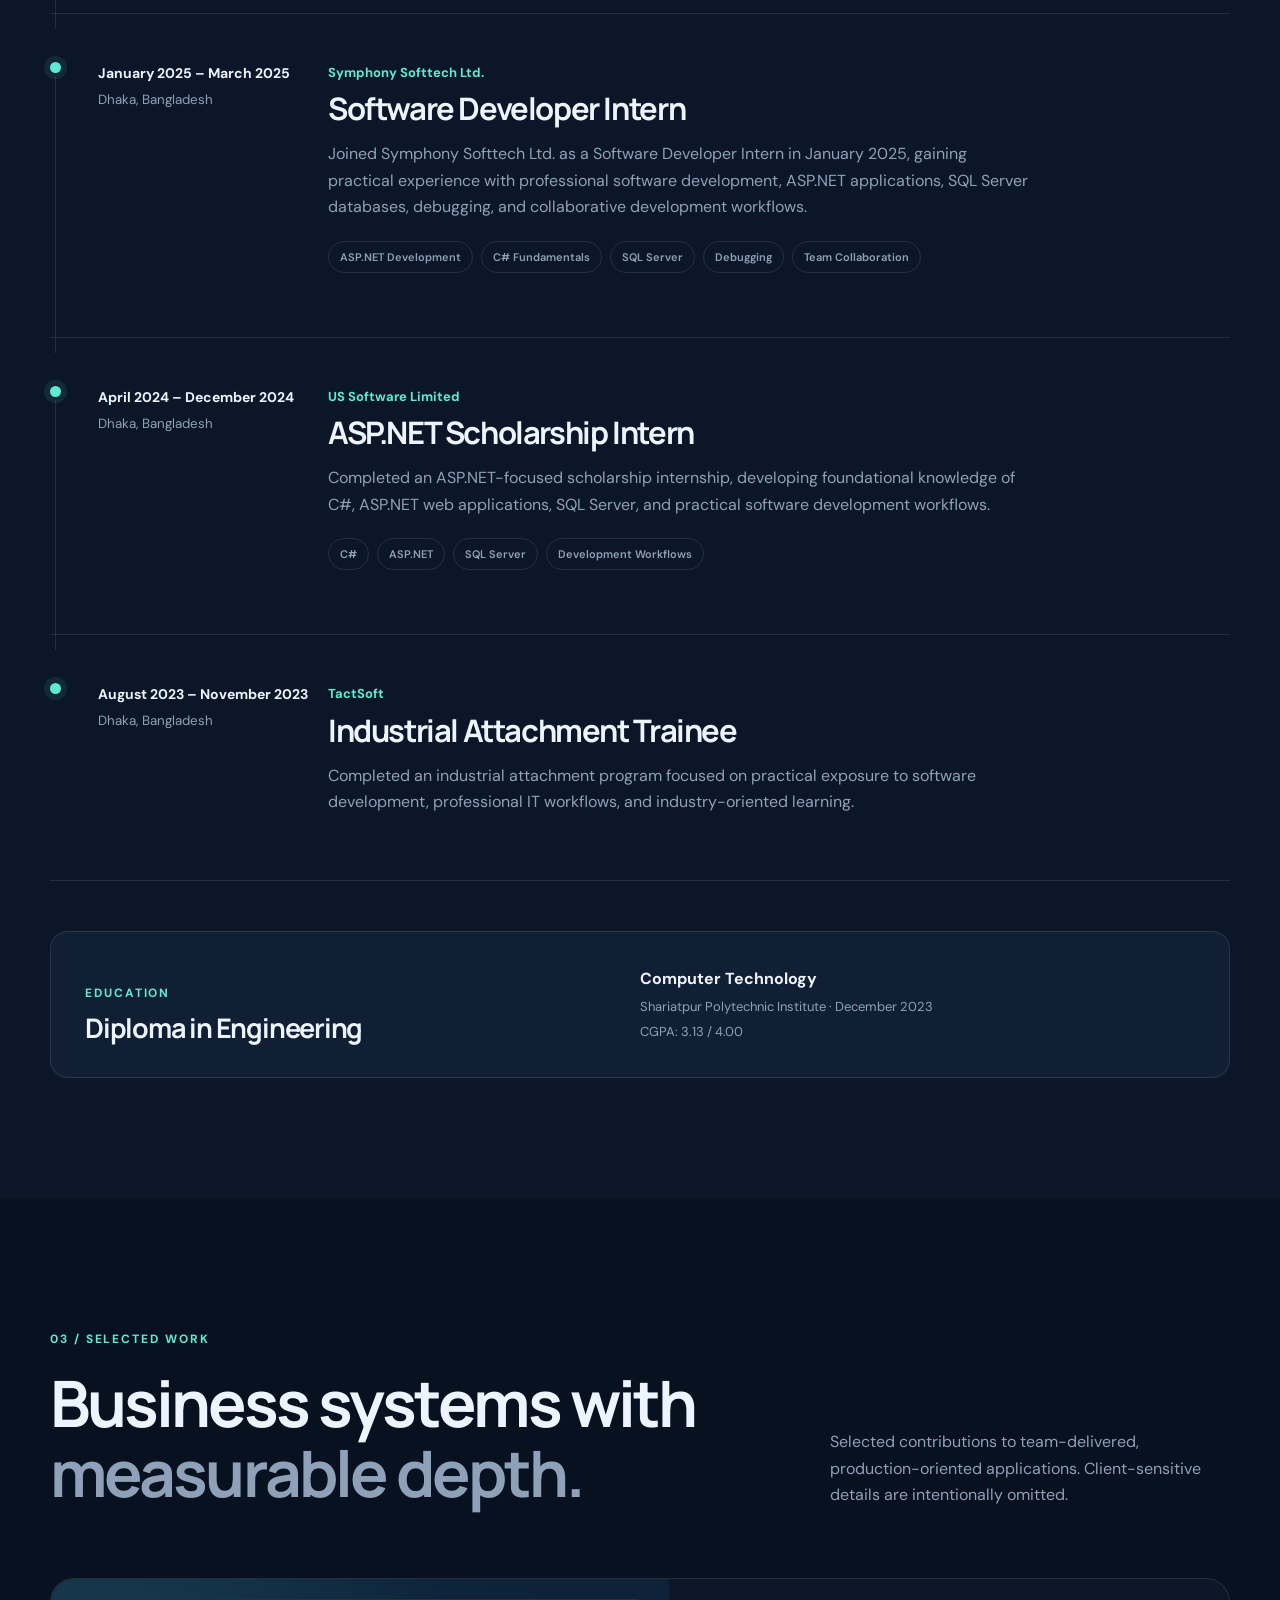
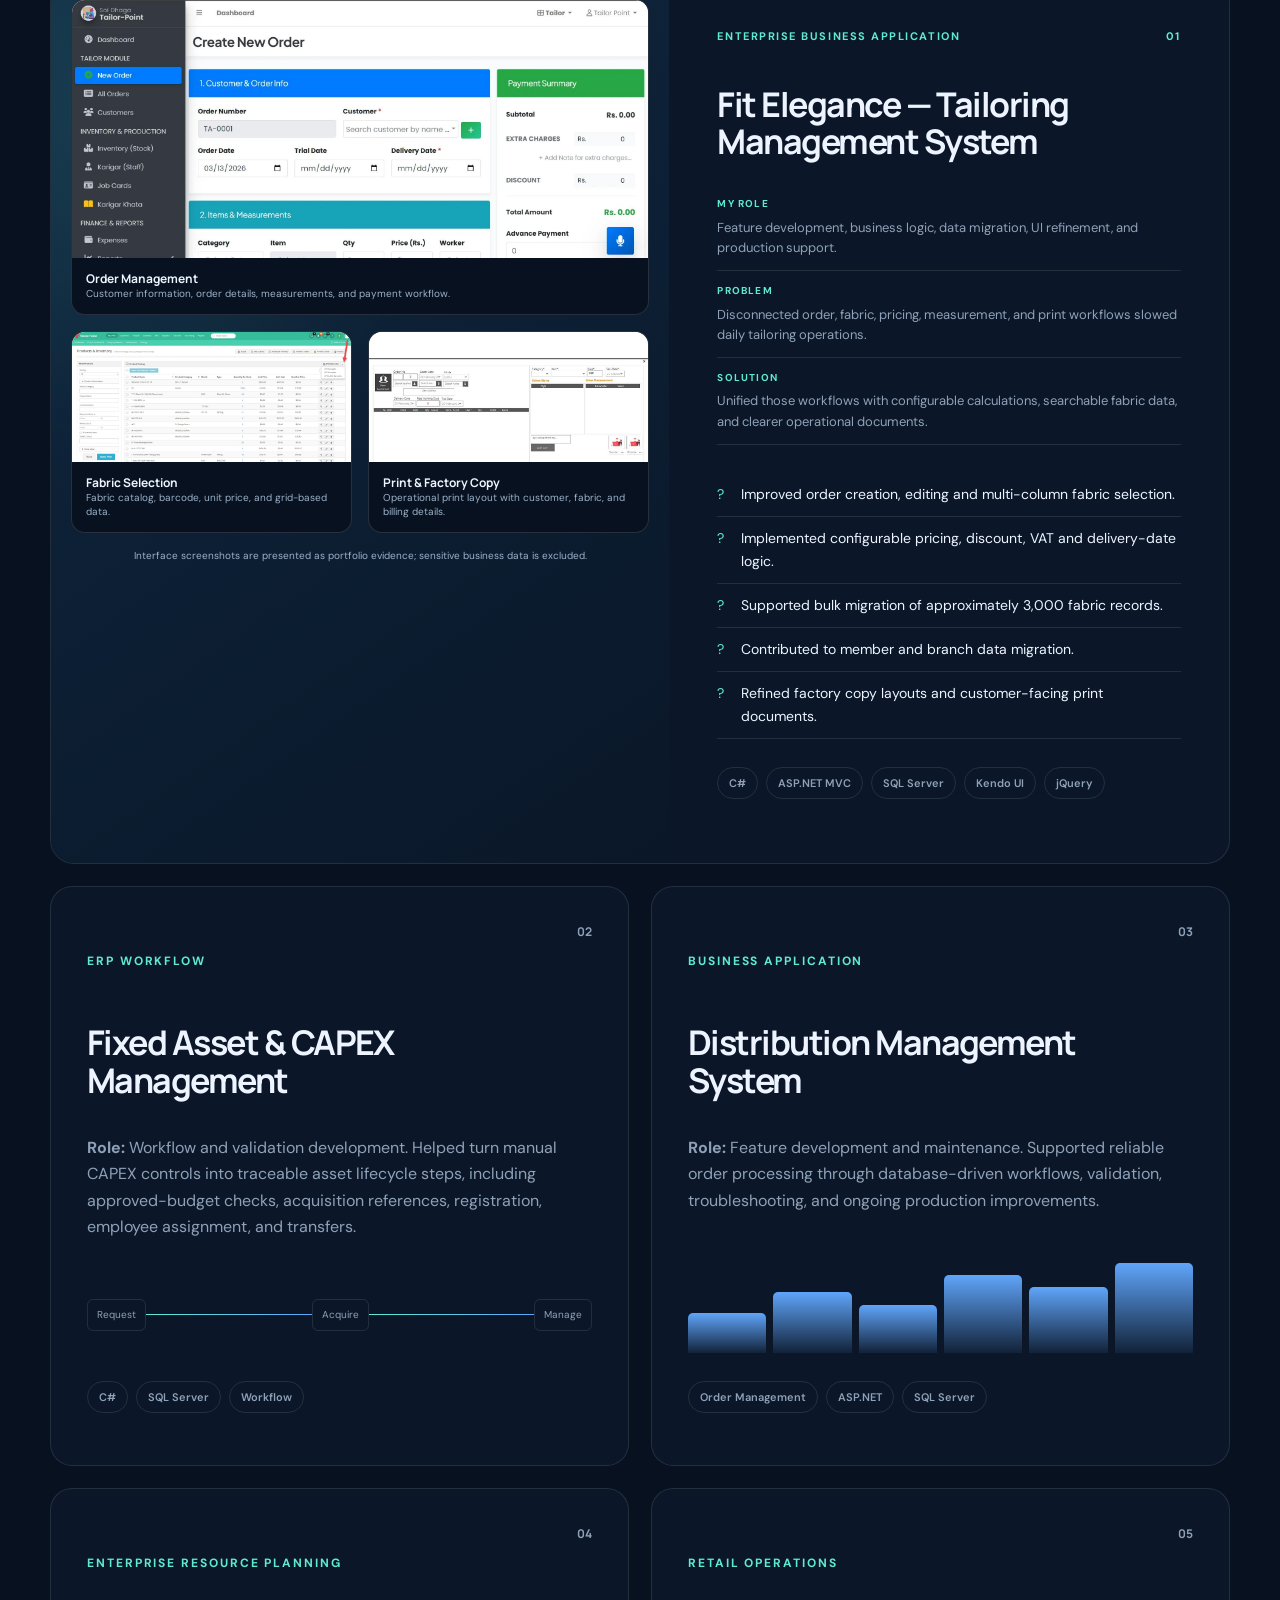
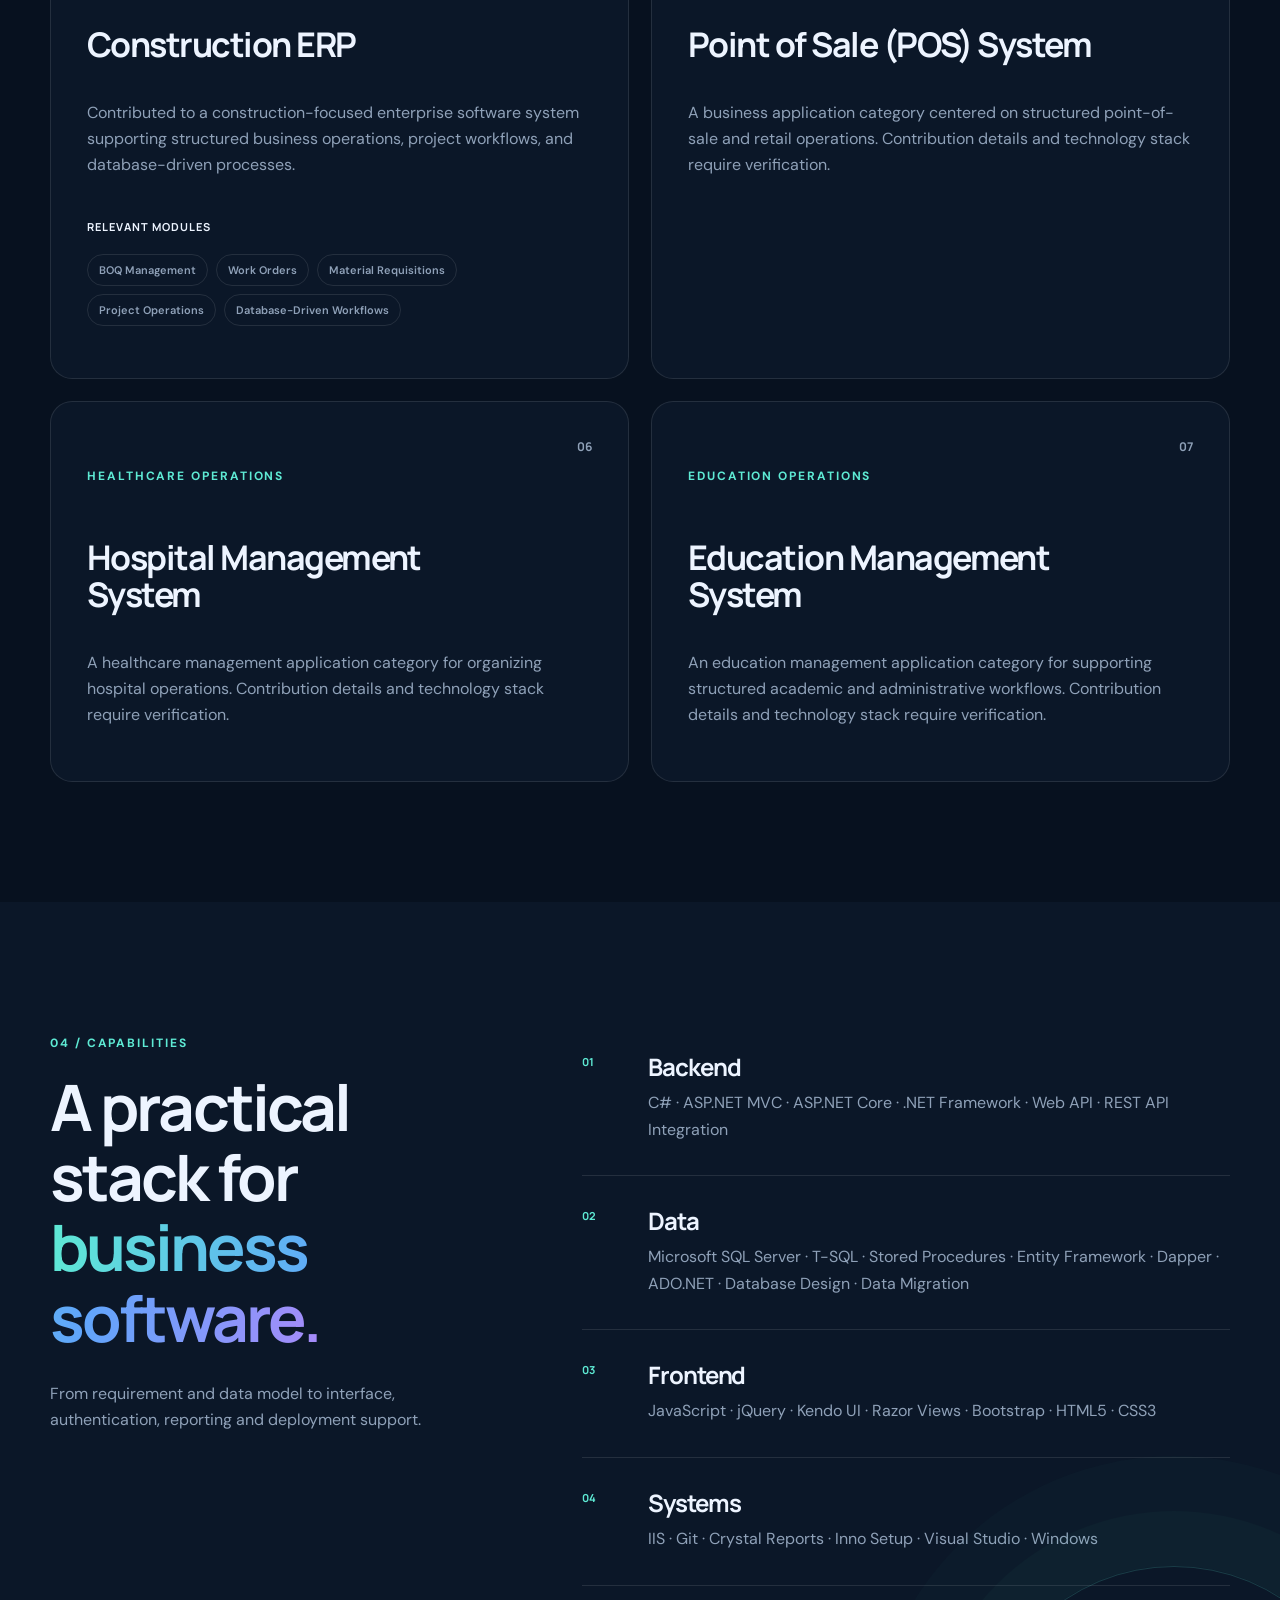
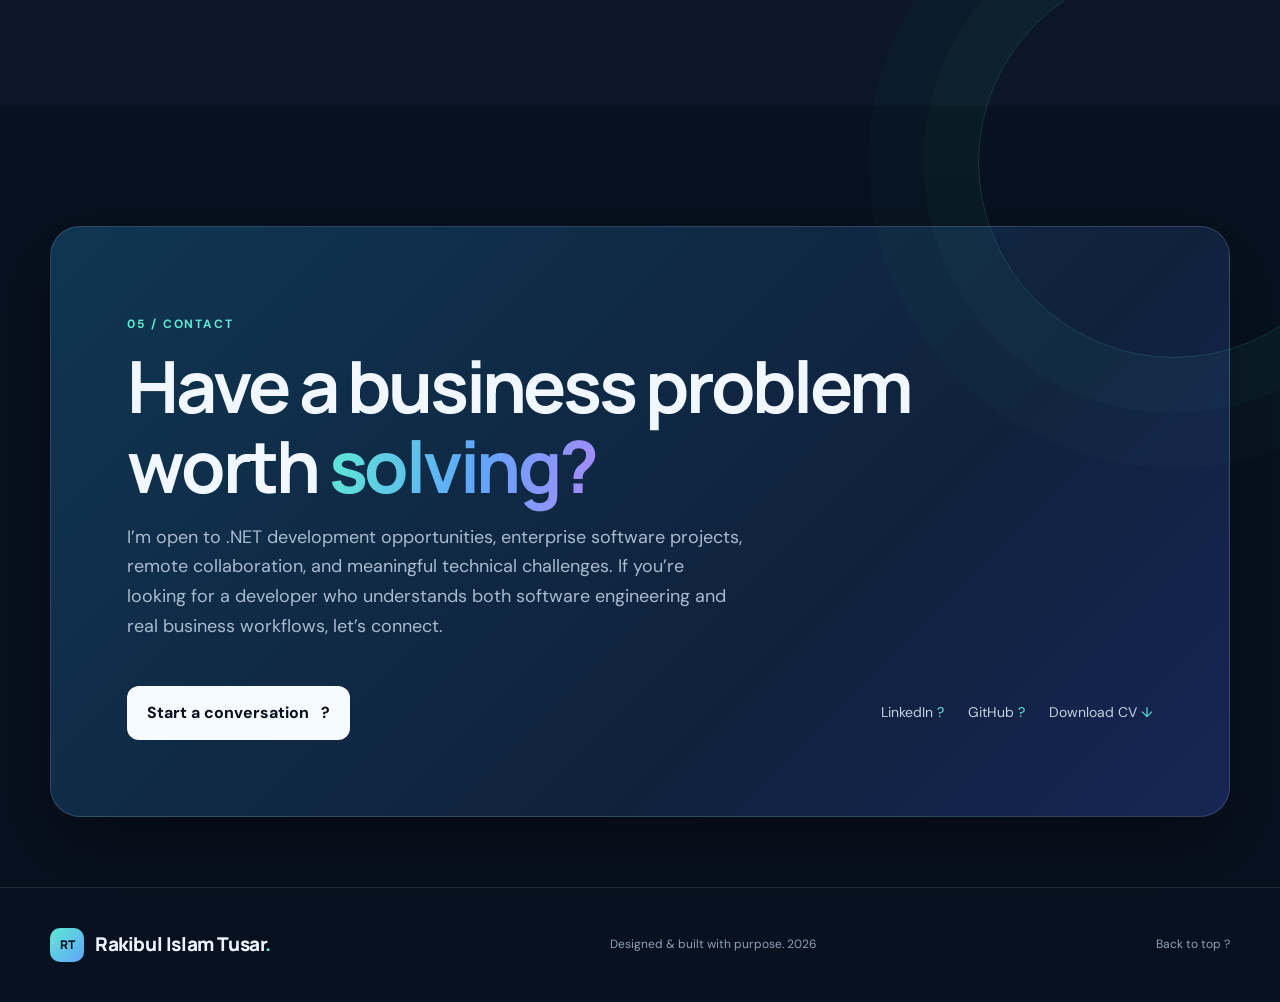
==== commit 4e0a3cca: "refactor: update portfolio content to highlight .NET developer role, career progression, and add CV " ====
--- a/index.html
+++ b/index.html
@@ -3,10 +3,11 @@
 <head>
   <meta charset="utf-8">
   <meta name="viewport" content="width=device-width, initial-scale=1">
-  <title>Rakibul Islam Tusar | Software Developer</title>
-  <meta name="description" content="Explore Rakibul Islam Tusar's software development experience, C#, ASP.NET MVC, SQL Server skills, and business application projects.">
+  <title>Rakibul Islam Tusar | .NET Software Developer</title>
+  <meta name="description" content="Portfolio of Rakibul Islam Tusar, a .NET Software Developer specializing in C#, ASP.NET MVC, ASP.NET Core, SQL Server, enterprise business applications, and database-driven solutions.">
   <meta name="author" content="Rakibul Islam Tusar">
   <meta name="robots" content="index, follow">
+  <meta name="google-site-verification" content="osesmCK5T0ZA7mg1_q6WmGDhposFGIzIHGlZnQ8pU9U">
   <meta name="theme-color" content="#07111f">
   <meta property="og:type" content="profile">
   <link rel="canonical" href="https://rakibul-islam-tusar.github.io/rakibul-portfolio/">
@@ -15,13 +16,13 @@
   <meta property="og:locale" content="en_US">
   <meta property="profile:first_name" content="Rakibul Islam">
   <meta property="profile:last_name" content="Tusar">
-  <meta property="og:title" content="Rakibul Islam Tusar | Software Developer">
-  <meta property="og:description" content="Explore Rakibul Islam Tusar's experience, technical skills, and business application projects.">
+  <meta property="og:title" content="Rakibul Islam Tusar | .NET Software Developer">
+  <meta property="og:description" content="Portfolio of Rakibul Islam Tusar, a .NET Software Developer specializing in enterprise business applications and database-driven solutions.">
   <meta property="og:image" content="https://rakibul-islam-tusar.github.io/rakibul-portfolio/assets/images/rakibul-islam-tusar-social-preview.png">
   <meta property="og:image:alt" content="Rakibul Islam Tusar, .NET Software Developer">
   <meta name="twitter:card" content="summary_large_image">
-  <meta name="twitter:title" content="Rakibul Islam Tusar | Software Developer">
-  <meta name="twitter:description" content="C#, ASP.NET MVC, SQL Server, and business application development.">
+  <meta name="twitter:title" content="Rakibul Islam Tusar | .NET Software Developer">
+  <meta name="twitter:description" content="C#, ASP.NET MVC, ASP.NET Core, SQL Server, and enterprise business application development.">
   <meta name="twitter:image" content="https://rakibul-islam-tusar.github.io/rakibul-portfolio/assets/images/rakibul-islam-tusar-social-preview.png">
   <link rel="icon" href="assets/favicon.svg" type="image/svg+xml">
   <link rel="manifest" href="site.webmanifest">
@@ -43,7 +44,7 @@
         "@id": "#rakibul-islam-tusar",
         "name": "Rakibul Islam Tusar",
         "alternateName": "Rakibul Tusar",
-        "jobTitle": "Software Developer",
+        "jobTitle": ".NET Software Developer",
         "url": "https://rakibul-islam-tusar.github.io/rakibul-portfolio/",
         "image": "https://rakibul-islam-tusar.github.io/rakibul-portfolio/assets/images/rakibul-islam-tusar-profile.webp",
         "email": "mailto:rakibulislamtusar7@gmail.com",
@@ -80,6 +81,7 @@
         <a href="#experience">Experience</a>
         <a href="#work">Work</a>
         <a href="#skills">Skills</a>
+        <a href="#contact">Contact</a>
       </nav>
       <div class="nav-actions">
         <button class="theme-toggle" type="button" aria-label="Switch to light theme" title="Change theme">
@@ -103,16 +105,18 @@
       <div class="hero-glow hero-glow-two"></div>
       <div class="container hero-grid">
         <div class="hero-copy reveal">
-          <p class="eyebrow"><span class="status-dot"></span> Software Developer &middot; Bangladesh</p>
+          <p class="eyebrow"><span class="status-dot"></span> .NET SOFTWARE DEVELOPER &middot; DHAKA, BANGLADESH</p>
           <h1><span class="hero-greeting">Hi, I'm</span> Rakibul Islam Tusar<span class="accent">.</span></h1>
-          <p class="hero-role">Software Developer building <span class="text-gradient">reliable business applications.</span></p>
-          <p class="hero-lead">I specialize in C#, ASP.NET MVC, SQL Server and modern web technologies&mdash;turning real operational requirements into maintainable software.</p>
+          <p class="hero-role">Building Scalable Enterprise Applications with <span class="text-gradient">C# &amp; .NET.</span></p>
+          <p class="hero-lead">I&rsquo;m a .NET Software Developer at Symphony Softtech Ltd., building and maintaining enterprise business applications using C#, ASP.NET MVC, ASP.NET Core, SQL Server, Entity Framework, Dapper, ADO.NET, and Kendo UI. I focus on transforming complex business requirements into reliable, maintainable software solutions.</p>
+          <p class="career-highlight">From Intern to .NET Software Developer | Two Promotions at Symphony Softtech Ltd.</p>
           <div class="hero-actions">
             <a class="button" href="#work">Explore my work <span aria-hidden="true">?</span></a>
-            <a class="text-link" href="#about">About me <span aria-hidden="true">&rarr;</span></a>
+            <a class="button button-secondary" href="assets/Rakibul-Islam-Tusar-CV.pdf" download="Rakibul-Islam-Tusar-CV.pdf" type="application/pdf">Download CV <span aria-hidden="true">&darr;</span></a>
+            <a class="button button-secondary" href="#contact">Contact Me <span aria-hidden="true">&rarr;</span></a>
           </div>
           <div class="hero-proof" aria-label="Professional focus">
-            <div><strong>~3 years</strong><span>Practical experience</span></div>
+            <div><strong>Since Jan 2025</strong><span>Professional Development</span></div>
             <div><strong>Full cycle</strong><span>UI to database</span></div>
             <div><strong>Production</strong><span>Support & delivery</span></div>
           </div>
@@ -151,7 +155,7 @@
         <p class="section-index">01 / About</p>
         <div>
           <h2>Software that understands the <span class="muted">business behind it.</span></h2>
-          <p class="large-copy">At Symphony Softtech Ltd., I develop and enhance database-driven web applications that support real operations&mdash;from orders and pricing to assets, approvals and reporting.</p>
+          <div class="about-copy large-copy"><p>I am Rakibul Islam Tusar, a .NET Software Developer at Symphony Softtech Ltd. My professional journey began in January 2025 as a Software Developer Intern. After three months, I was promoted to Junior Software Developer in April 2025, followed by another promotion to .NET Software Developer in June 2026.</p><p>I work on enterprise business applications involving order management, ERP workflows, database operations, pricing calculations, reporting, data migration, and production support. My primary expertise includes C#, ASP.NET MVC, ASP.NET Core, SQL Server, Entity Framework, Dapper, ADO.NET, and Kendo UI.</p><p>I enjoy solving real business problems, understanding complex workflows, improving existing systems, and developing maintainable software solutions.</p></div>
         </div>
       </div>
       <div class="container value-grid">
@@ -179,31 +183,16 @@
           <p class="section-index">02 / Experience</p>
           <h2>Building where software meets <span class="text-gradient">real operations.</span></h2>
         </div>
-        <div class="timeline">
-          <article class="timeline-item reveal">
-            <div class="timeline-marker"><span></span></div>
-            <div class="timeline-meta"><span>Current</span><small>Dhaka, Bangladesh</small></div>
-            <div class="timeline-content">
-              <p class="company">Symphony Softtech Ltd.</p>
-              <h3>Software Developer</h3>
-              <p>Developing and maintaining enterprise business applications across order management, tailoring operations, asset workflows, reporting and system configuration.</p>
-              <ul class="tag-list"><li>Feature Development</li><li>Business Logic</li><li>Production Support</li><li>Team Collaboration</li></ul>
-            </div>
-          </article>
-          <article class="timeline-item reveal">
-            <div class="timeline-marker"><span></span></div>
-            <div class="timeline-meta"><span>Apr &mdash; Dec 2023</span><small>Dhaka, Bangladesh</small></div>
-            <div class="timeline-content">
-              <p class="company">US Software Limited</p>
-              <h3>Software Engineer Intern</h3>
-              <p>Built a practical foundation in .NET web development, databases and professional software delivery.</p>
-              <ul class="tag-list"><li>ASP.NET</li><li>SQL Server</li><li>Web Development</li></ul>
-            </div>
-          </article>
+        <div class="timeline" aria-label="Professional experience and career progression">
+          <article class="timeline-item reveal"><div class="timeline-marker"><span></span></div><div class="timeline-meta"><span>June 2026 &ndash; Present</span><small>Dhaka, Bangladesh</small></div><div class="timeline-content"><p class="company">Symphony Softtech Ltd. <span class="role-badge">Current Role</span></p><h3>.NET Software Developer</h3><p>Promoted to .NET Software Developer in June 2026, continuing to contribute to enterprise software development, business workflow implementation, database-driven applications, system enhancements, and production support.</p><ul class="tag-list"><li>Enterprise Application Development</li><li>ASP.NET MVC &amp; ASP.NET Core</li><li>SQL Server &amp; Data Access</li><li>Business Logic Implementation</li><li>Application Maintenance &amp; Support</li></ul></div></article>
+          <article class="timeline-item reveal"><div class="timeline-marker"><span></span></div><div class="timeline-meta"><span>April 2025 &ndash; May 2026</span><small>Dhaka, Bangladesh</small></div><div class="timeline-content"><p class="company">Symphony Softtech Ltd.</p><h3>Junior Software Developer</h3><p>Promoted from Software Developer Intern to Junior Software Developer after three months. Contributed to business application development, implementing new features, fixing application issues, working with SQL Server databases, and supporting existing enterprise software systems.</p><ul class="tag-list"><li>Feature Development</li><li>Bug Fixing &amp; Debugging</li><li>SQL Server Integration</li><li>UI &amp; Backend Development</li><li>Business Application Maintenance</li></ul></div></article>
+          <article class="timeline-item reveal"><div class="timeline-marker"><span></span></div><div class="timeline-meta"><span>January 2025 &ndash; March 2025</span><small>Dhaka, Bangladesh</small></div><div class="timeline-content"><p class="company">Symphony Softtech Ltd.</p><h3>Software Developer Intern</h3><p>Joined Symphony Softtech Ltd. as a Software Developer Intern in January 2025, gaining practical experience with professional software development, ASP.NET applications, SQL Server databases, debugging, and collaborative development workflows.</p><ul class="tag-list"><li>ASP.NET Development</li><li>C# Fundamentals</li><li>SQL Server</li><li>Debugging</li><li>Team Collaboration</li></ul></div></article>
+          <article class="timeline-item reveal"><div class="timeline-marker"><span></span></div><div class="timeline-meta"><span>April 2024 &ndash; December 2024</span><small>Dhaka, Bangladesh</small></div><div class="timeline-content"><p class="company">US Software Limited</p><h3>ASP.NET Scholarship Intern</h3><p>Completed an ASP.NET-focused scholarship internship, developing foundational knowledge of C#, ASP.NET web applications, SQL Server, and practical software development workflows.</p><ul class="tag-list"><li>C#</li><li>ASP.NET</li><li>SQL Server</li><li>Development Workflows</li></ul></div></article>
+          <article class="timeline-item reveal"><div class="timeline-marker"><span></span></div><div class="timeline-meta"><span>August 2023 &ndash; November 2023</span><small>Dhaka, Bangladesh</small></div><div class="timeline-content"><p class="company">TactSoft</p><h3>Industrial Attachment Trainee</h3><p>Completed an industrial attachment program focused on practical exposure to software development, professional IT workflows, and industry-oriented learning.</p></div></article>
         </div>
         <div class="education-strip reveal">
           <div><span class="mini-label">Education</span><h3>Diploma in Engineering</h3></div>
-          <div><p>Computer Technology</p><span>Shariatpur Polytechnic Institute &middot; 2023</span></div>
+          <div><p>Computer Technology</p><span>Shariatpur Polytechnic Institute &middot; December 2023</span><span>CGPA: 3.13 / 4.00</span></div>
         </div>
       </div>
     </section>
@@ -240,12 +229,13 @@
             <p class="gallery-note">Interface screenshots are presented as portfolio evidence; sensitive business data is excluded.</p>
           </div>          <div class="project-copy">
             <div class="project-kicker"><span>Enterprise business application</span><span>01</span></div>
-            <h3>Tailoring Management System</h3>
+            <h3>Fit Elegance &mdash; Tailoring Management System</h3>
             <dl class="project-facts"><div><dt>My role</dt><dd>Feature development, business logic, data migration, UI refinement, and production support.</dd></div><div><dt>Problem</dt><dd>Disconnected order, fabric, pricing, measurement, and print workflows slowed daily tailoring operations.</dd></div><div><dt>Solution</dt><dd>Unified those workflows with configurable calculations, searchable fabric data, and clearer operational documents.</dd></div></dl>
             <ul class="contribution-list">
               <li>Improved order creation, editing and multi-column fabric selection.</li>
               <li>Implemented configurable pricing, discount, VAT and delivery-date logic.</li>
               <li>Supported bulk migration of approximately 3,000 fabric records.</li>
+              <li>Contributed to member and branch data migration.</li>
               <li>Refined factory copy layouts and customer-facing print documents.</li>
             </ul>
             <ul class="tech-list"><li>C#</li><li>ASP.NET MVC</li><li>SQL Server</li><li>Kendo UI</li><li>jQuery</li></ul>
@@ -271,6 +261,10 @@
             <div class="bars" aria-hidden="true"><span style="--h:42%"></span><span style="--h:64%"></span><span style="--h:51%"></span><span style="--h:82%"></span><span style="--h:70%"></span><span style="--h:95%"></span></div>
             <ul class="tech-list"><li>Order Management</li><li>ASP.NET</li><li>SQL Server</li></ul>
           </article>
+          <article class="project-card reveal"><div class="project-card-number">04</div><p class="project-type">Enterprise Resource Planning</p><h3>Construction ERP</h3><p>Contributed to a construction-focused enterprise software system supporting structured business operations, project workflows, and database-driven processes.</p><p class="contribution-label">Relevant modules</p><ul class="tag-list"><li>BOQ Management</li><li>Work Orders</li><li>Material Requisitions</li><li>Project Operations</li><li>Database-Driven Workflows</li></ul></article>
+          <article class="project-card compact-project reveal"><div class="project-card-number">05</div><p class="project-type">Retail Operations</p><h3>Point of Sale (POS) System</h3><p>A business application category centered on structured point-of-sale and retail operations. Contribution details and technology stack require verification.</p></article>
+          <article class="project-card compact-project reveal"><div class="project-card-number">06</div><p class="project-type">Healthcare Operations</p><h3>Hospital Management System</h3><p>A healthcare management application category for organizing hospital operations. Contribution details and technology stack require verification.</p></article>
+          <article class="project-card compact-project reveal"><div class="project-card-number">07</div><p class="project-type">Education Operations</p><h3>Education Management System</h3><p>An education management application category for supporting structured academic and administrative workflows. Contribution details and technology stack require verification.</p></article>
         </div>
       </div>
     </section>
@@ -283,10 +277,10 @@
           <p>From requirement and data model to interface, authentication, reporting and deployment support.</p>
         </div>
         <div class="skill-groups">
-          <article class="skill-group reveal"><span>01</span><div><h3>Backend</h3><p>C# &middot; ASP.NET MVC &middot; Web API &middot; .NET Framework &middot; REST API Integration</p></div></article>
-          <article class="skill-group reveal"><span>02</span><div><h3>Data</h3><p>Microsoft SQL Server &middot; Relational Data &middot; Queries &middot; Validation &middot; Data Import</p></div></article>
-          <article class="skill-group reveal"><span>03</span><div><h3>Frontend</h3><p>JavaScript &middot; jQuery &middot; Kendo UI &middot; Razor Views &middot; Bootstrap &middot; HTML &amp; CSS</p></div></article>
-          <article class="skill-group reveal"><span>04</span><div><h3>Systems</h3><p>JWT &middot; ASP.NET Identity &middot; OWIN Cookies &middot; Crystal Reports &middot; IIS &middot; Git</p></div></article>
+          <article class="skill-group reveal"><span>01</span><div><h3>Backend</h3><p>C# &middot; ASP.NET MVC &middot; ASP.NET Core &middot; .NET Framework &middot; Web API &middot; REST API Integration</p></div></article>
+          <article class="skill-group reveal"><span>02</span><div><h3>Data</h3><p>Microsoft SQL Server &middot; T-SQL &middot; Stored Procedures &middot; Entity Framework &middot; Dapper &middot; ADO.NET &middot; Database Design &middot; Data Migration</p></div></article>
+          <article class="skill-group reveal"><span>03</span><div><h3>Frontend</h3><p>JavaScript &middot; jQuery &middot; Kendo UI &middot; Razor Views &middot; Bootstrap &middot; HTML5 &middot; CSS3</p></div></article>
+          <article class="skill-group reveal"><span>04</span><div><h3>Systems</h3><p>IIS &middot; Git &middot; Crystal Reports &middot; Inno Setup &middot; Visual Studio &middot; Windows</p></div></article>
         </div>
       </div>
     </section>
@@ -295,12 +289,13 @@
       <div class="container contact-card reveal">
         <p class="section-index">05 / Contact</p>
         <h2>Have a business problem worth <span class="text-gradient">solving?</span></h2>
-        <p>I&rsquo;m open to meaningful software projects, development opportunities and professional collaboration.</p>
+        <p>I&rsquo;m open to .NET development opportunities, enterprise software projects, remote collaboration, and meaningful technical challenges. If you&rsquo;re looking for a developer who understands both software engineering and real business workflows, let&rsquo;s connect.</p>
         <div class="contact-actions">
           <a class="button button-light" href="mailto:rakibulislamtusar7@gmail.com">Start a conversation <span aria-hidden="true">?</span></a>
           <div class="social-links">
             <a href="https://www.linkedin.com/in/rakibul-islam-tusar68472b342" target="_blank" rel="noopener noreferrer">LinkedIn <span>?</span></a>
             <a href="https://github.com/Rakibul-Islam-Tusar" target="_blank" rel="noopener noreferrer">GitHub <span>?</span></a>
+            <a href="assets/Rakibul-Islam-Tusar-CV.pdf" download="Rakibul-Islam-Tusar-CV.pdf" type="application/pdf">Download CV <span>&darr;</span></a>
           </div>
         </div>
       </div>
--- a/assets/site.css
+++ b/assets/site.css
@@ -51,4 +51,14 @@
 .project-facts div{padding:12px 0;border-bottom:1px solid var(--line)}
 .project-facts dt{text-transform:uppercase;letter-spacing:.12em;font-size:10px;font-weight:700;color:var(--accent)}
 .project-facts dd{margin:5px 0 0;color:var(--muted);font-size:13px;line-height:1.55}
-@media(max-width:700px){.tailoring-gallery{padding:12px}.gallery-main img{height:220px}.gallery-thumbs{grid-template-columns:1fr}.gallery-thumbs img{height:180px}}+@media(max-width:700px){.tailoring-gallery{padding:12px}.gallery-main img{height:220px}.gallery-thumbs{grid-template-columns:1fr}.gallery-thumbs img{height:180px}}
+
+/* Career and content enhancements */
+.career-highlight{max-width:700px;margin:18px 0 0;color:var(--accent);font:700 12px/1.6 Manrope,sans-serif;letter-spacing:.025em}
+.button-secondary{background:transparent;color:var(--text);border:1px solid var(--line);box-shadow:none}.button-secondary:hover{border-color:var(--accent);background:rgba(94,234,212,.06)}
+.about-copy{max-width:780px}.about-copy p{margin:0 0 18px}.about-copy p:last-child{margin-bottom:0}
+.role-badge{display:inline-block;margin-left:10px;padding:4px 8px;border:1px solid rgba(94,234,212,.35);border-radius:999px;background:rgba(94,234,212,.08);font-size:9px;letter-spacing:.08em;text-transform:uppercase;vertical-align:middle}
+.education-strip>div:last-child{display:grid;gap:4px}.contribution-label{margin:24px 0 0!important;color:var(--text)!important;font:700 11px Manrope,sans-serif;text-transform:uppercase;letter-spacing:.1em}.compact-project{min-height:340px}
+a:focus-visible,button:focus-visible{outline:3px solid var(--accent);outline-offset:4px}
+@media(max-width:700px){.compact-project{min-height:0}.role-badge{display:block;width:max-content;margin:8px 0 0}}
+@media(max-width:375px){.container{width:min(calc(100% - 24px),var(--max))}.site-header .brand>span:last-child{font-size:13px}.hero-actions .button{width:100%;justify-content:center}.project-copy,.project-card{padding:23px}.contact-card{padding:38px 20px}.social-links{gap:18px}}
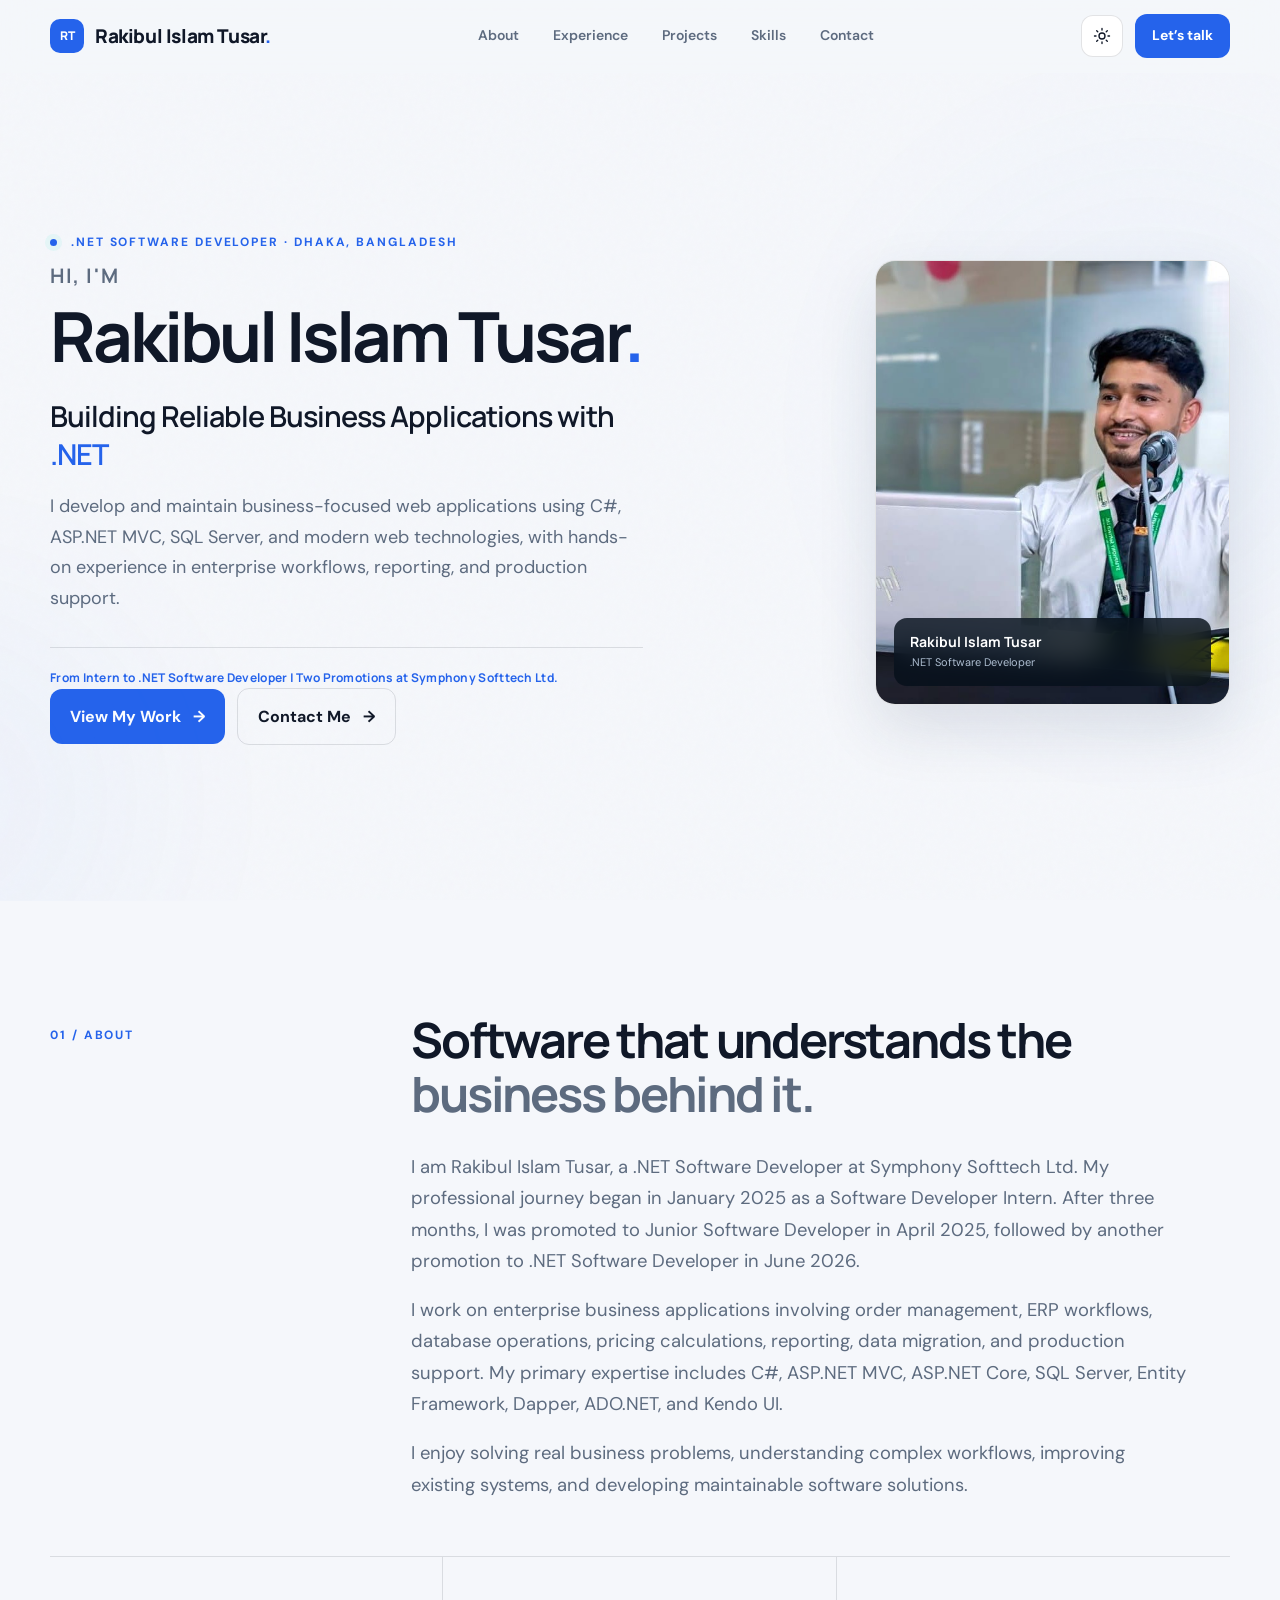
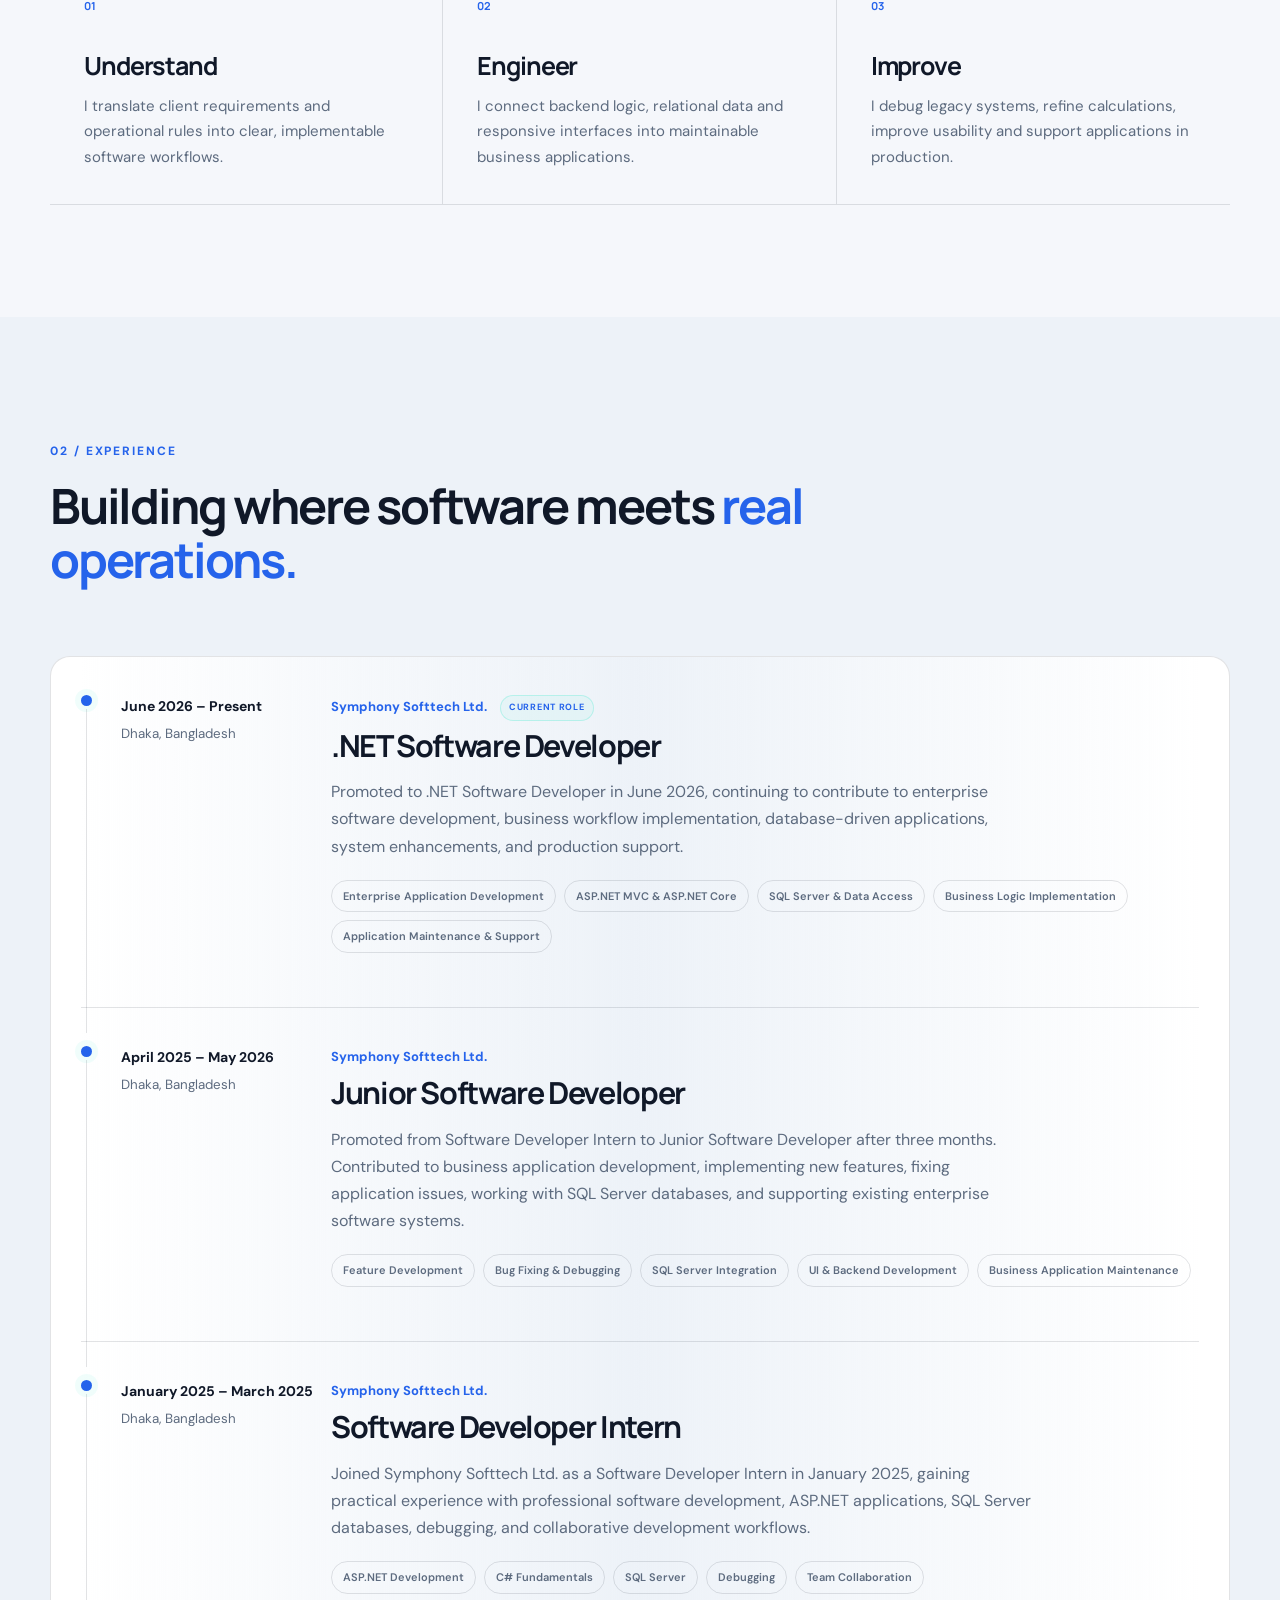
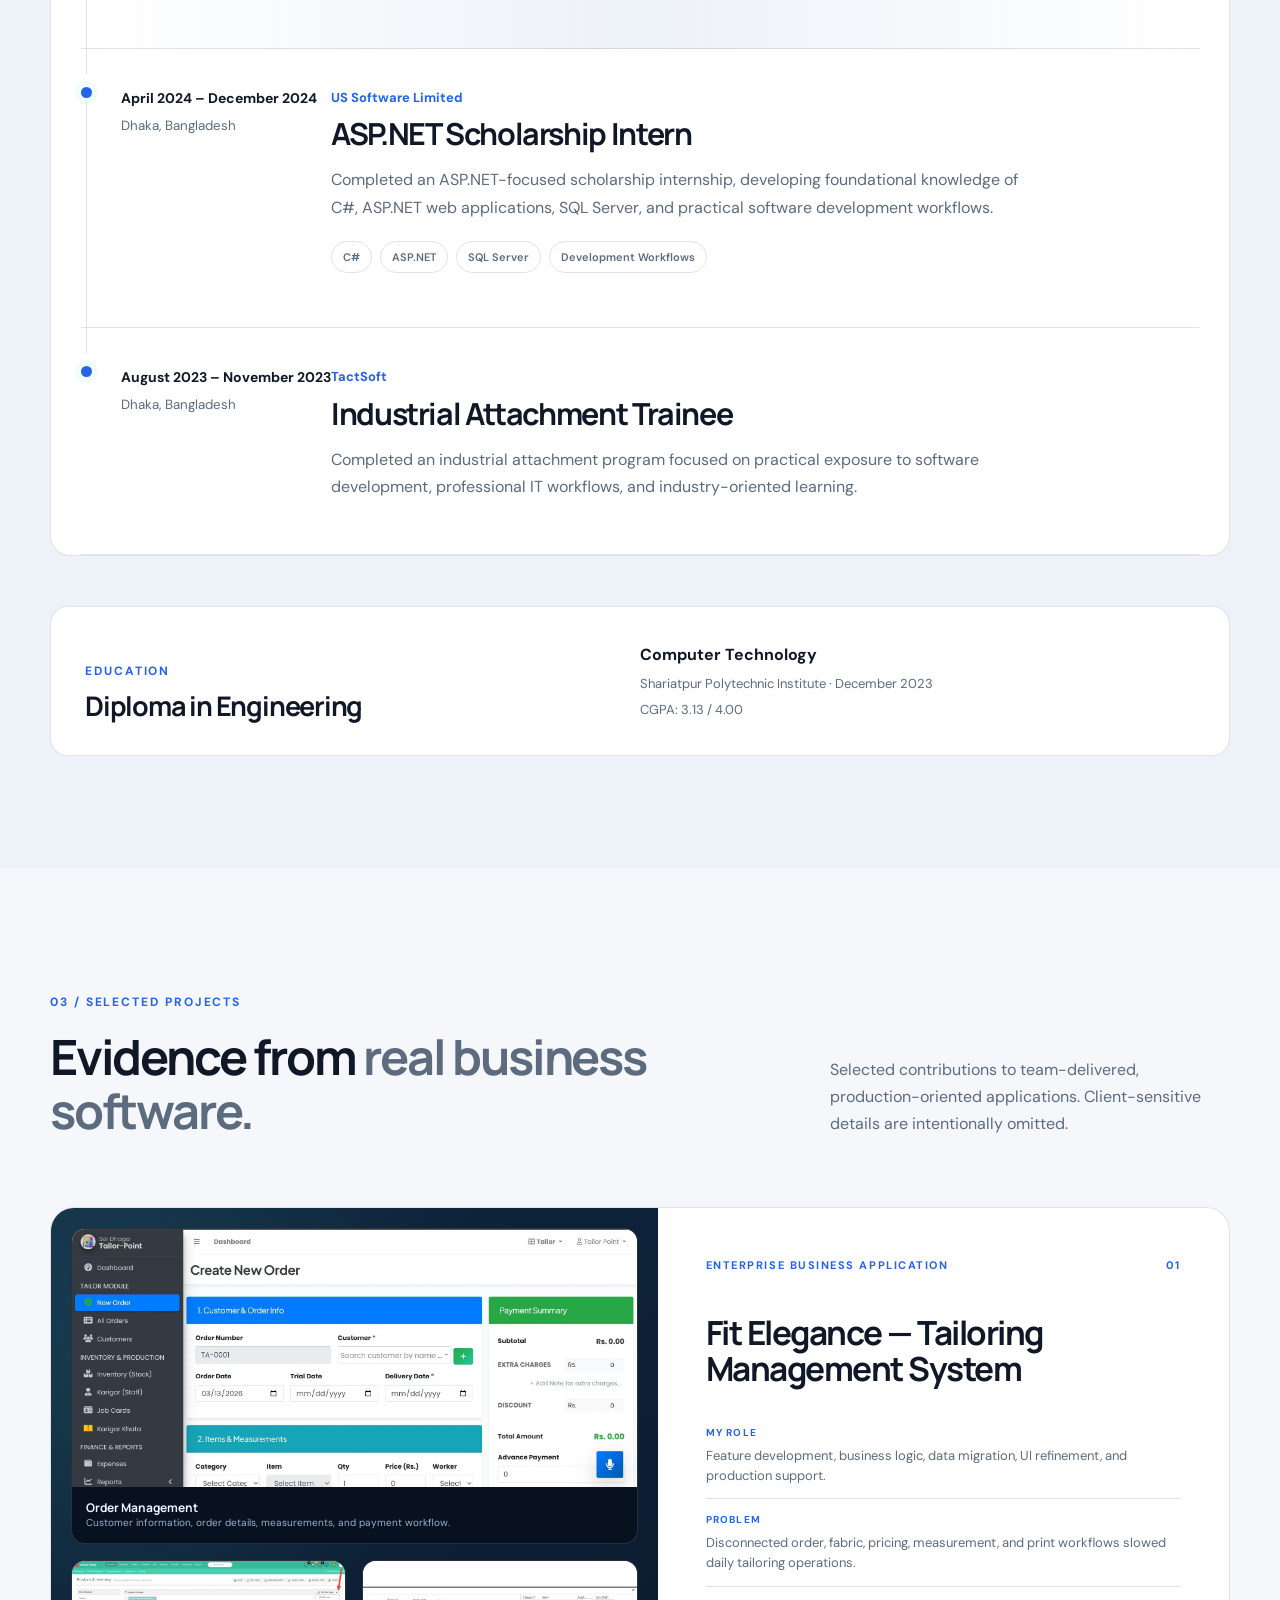
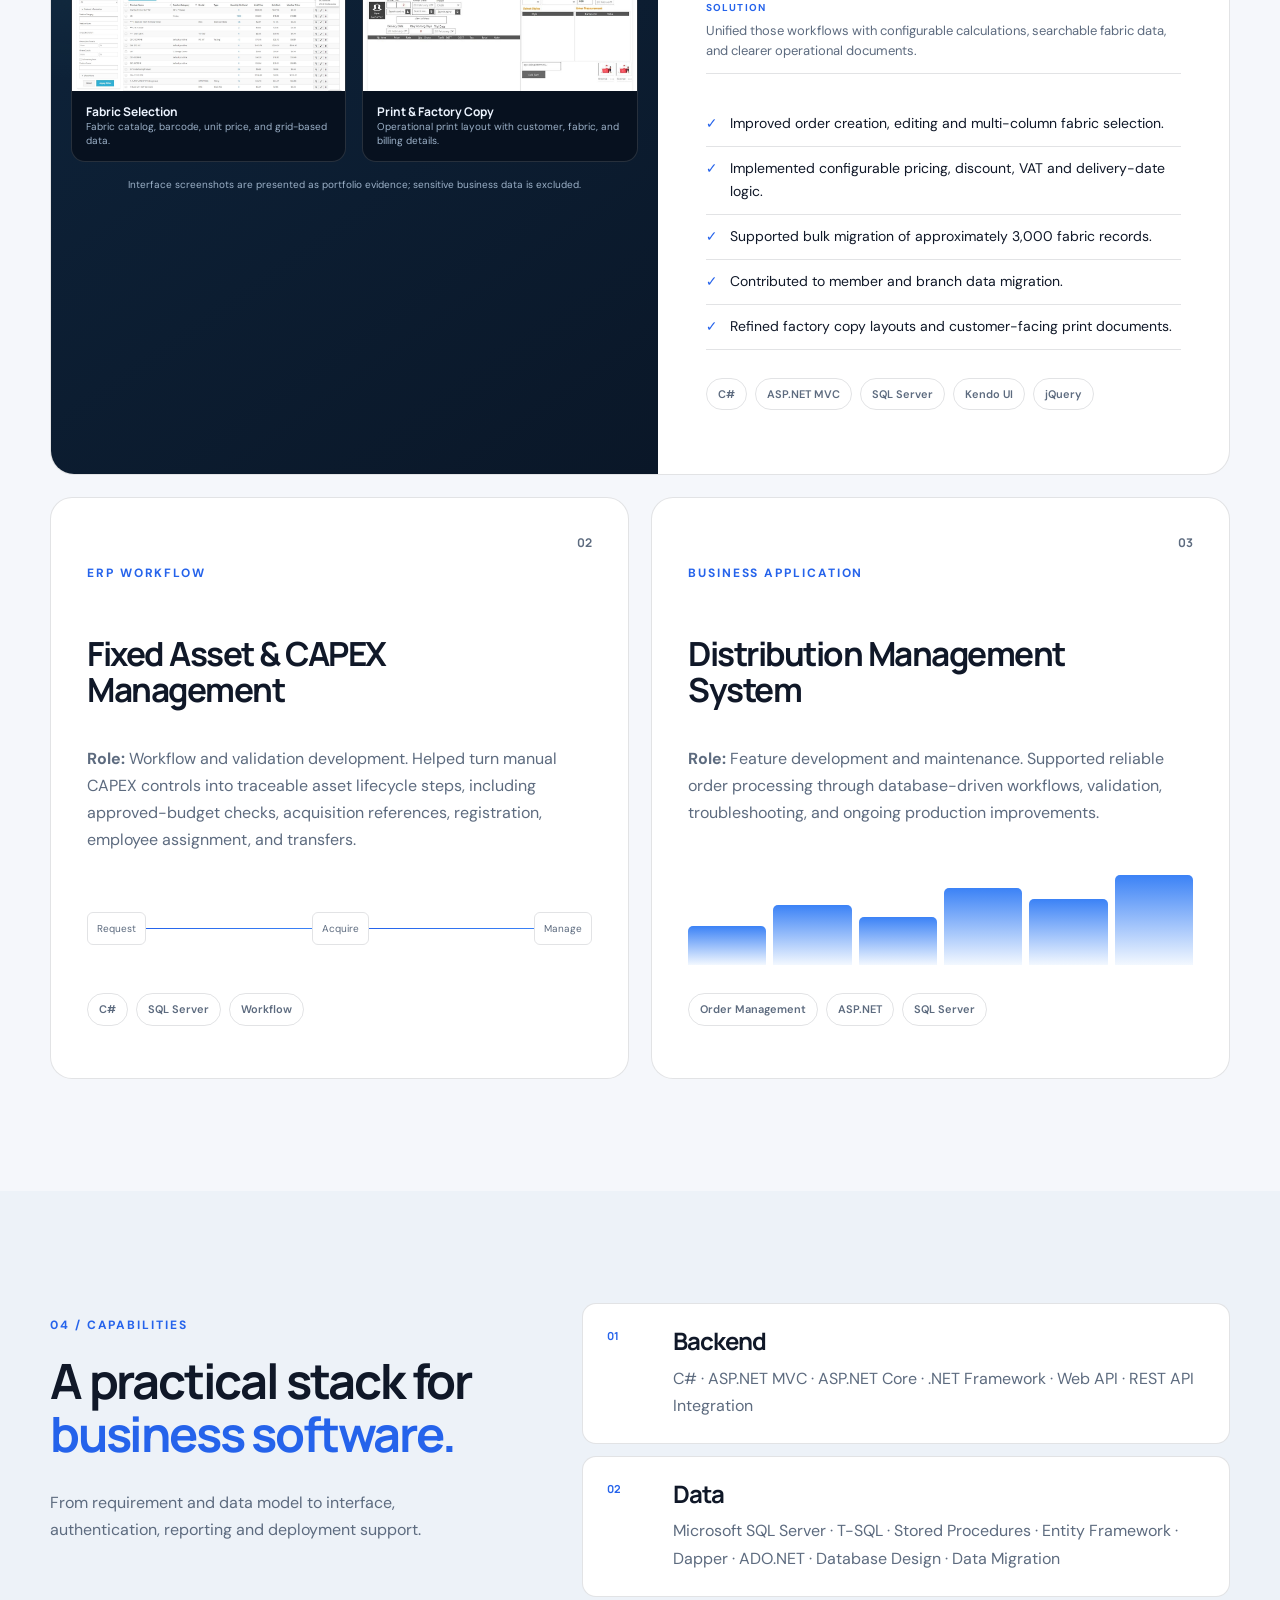
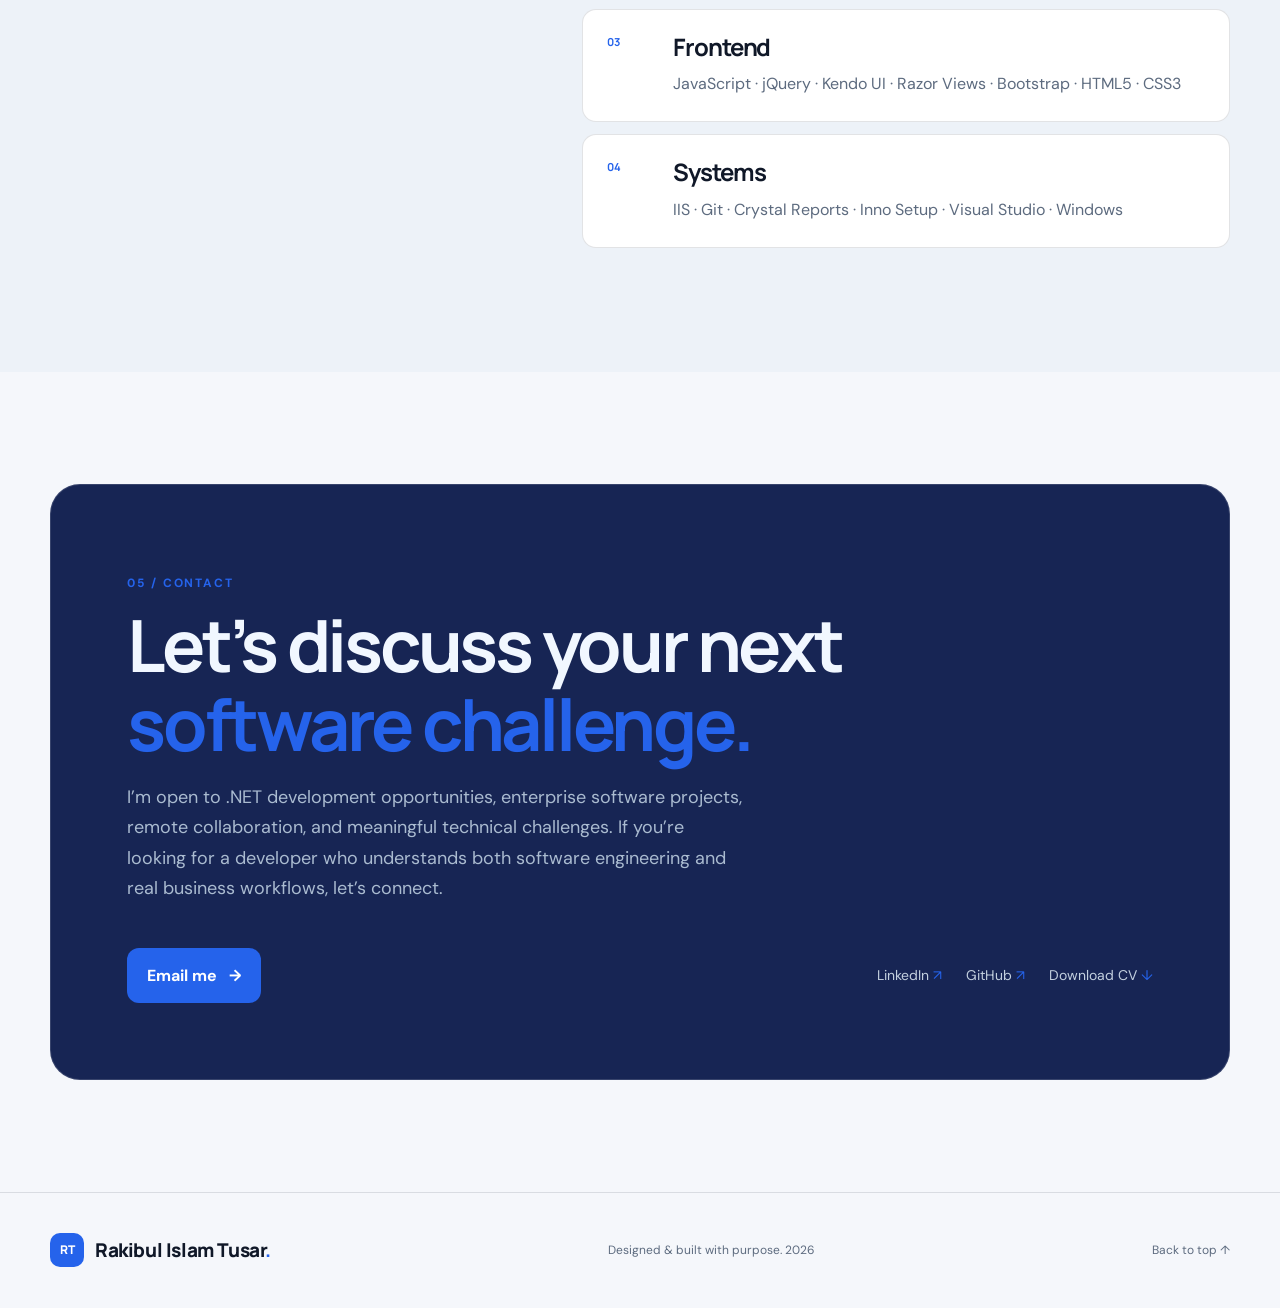
==== commit 7c1a9253: "feat: add portfolio layout, styling, and configuration files" ====
--- a/index.html
+++ b/index.html
@@ -1,14 +1,14 @@
-<!doctype html>
+﻿<!doctype html>
 <html lang="en">
 <head>
   <meta charset="utf-8">
   <meta name="viewport" content="width=device-width, initial-scale=1">
   <title>Rakibul Islam Tusar | .NET Software Developer</title>
-  <meta name="description" content="Portfolio of Rakibul Islam Tusar, a .NET Software Developer specializing in C#, ASP.NET MVC, ASP.NET Core, SQL Server, enterprise business applications, and database-driven solutions.">
+  <meta name="description" content="Portfolio of Rakibul Islam Tusar, a .NET Software Developer experienced in C#, ASP.NET MVC, SQL Server, and enterprise business applications.">
   <meta name="author" content="Rakibul Islam Tusar">
   <meta name="robots" content="index, follow">
   <meta name="google-site-verification" content="osesmCK5T0ZA7mg1_q6WmGDhposFGIzIHGlZnQ8pU9U">
-  <meta name="theme-color" content="#07111f">
+  <meta name="theme-color" content="#F8FAFC">
   <meta property="og:type" content="profile">
   <link rel="canonical" href="https://rakibul-islam-tusar.github.io/rakibul-portfolio/">
   <meta property="og:url" content="https://rakibul-islam-tusar.github.io/rakibul-portfolio/">
@@ -79,7 +79,7 @@
       <nav class="desktop-nav" aria-label="Primary navigation">
         <a href="#about">About</a>
         <a href="#experience">Experience</a>
-        <a href="#work">Work</a>
+        <a href="#projects">Projects</a>
         <a href="#skills">Skills</a>
         <a href="#contact">Contact</a>
       </nav>
@@ -95,7 +95,7 @@
       </div>
     </div>
     <nav class="mobile-nav" id="mobile-nav" aria-label="Mobile navigation">
-      <a href="#about">About</a><a href="#experience">Experience</a><a href="#work">Work</a><a href="#skills">Skills</a><a href="#contact">Contact</a>
+      <a href="#about">About</a><a href="#experience">Experience</a><a href="#projects">Projects</a><a href="#skills">Skills</a><a href="#contact">Contact</a>
     </nav>
   </header>
 
@@ -107,18 +107,12 @@
         <div class="hero-copy reveal">
           <p class="eyebrow"><span class="status-dot"></span> .NET SOFTWARE DEVELOPER &middot; DHAKA, BANGLADESH</p>
           <h1><span class="hero-greeting">Hi, I'm</span> Rakibul Islam Tusar<span class="accent">.</span></h1>
-          <p class="hero-role">Building Scalable Enterprise Applications with <span class="text-gradient">C# &amp; .NET.</span></p>
-          <p class="hero-lead">I&rsquo;m a .NET Software Developer at Symphony Softtech Ltd., building and maintaining enterprise business applications using C#, ASP.NET MVC, ASP.NET Core, SQL Server, Entity Framework, Dapper, ADO.NET, and Kendo UI. I focus on transforming complex business requirements into reliable, maintainable software solutions.</p>
+          <p class="hero-role">Building Reliable Business Applications with <span class="text-gradient">.NET</span></p>
+          <p class="hero-lead">I develop and maintain business-focused web applications using C#, ASP.NET MVC, SQL Server, and modern web technologies, with hands-on experience in enterprise workflows, reporting, and production support.</p>
           <p class="career-highlight">From Intern to .NET Software Developer | Two Promotions at Symphony Softtech Ltd.</p>
           <div class="hero-actions">
-            <a class="button" href="#work">Explore my work <span aria-hidden="true">?</span></a>
-            <a class="button button-secondary" href="assets/Rakibul-Islam-Tusar-CV.pdf" download="Rakibul-Islam-Tusar-CV.pdf" type="application/pdf">Download CV <span aria-hidden="true">&darr;</span></a>
+            <a class="button" href="#projects">View My Work <span aria-hidden="true">&rarr;</span></a>
             <a class="button button-secondary" href="#contact">Contact Me <span aria-hidden="true">&rarr;</span></a>
-          </div>
-          <div class="hero-proof" aria-label="Professional focus">
-            <div><strong>Since Jan 2025</strong><span>Professional Development</span></div>
-            <div><strong>Full cycle</strong><span>UI to database</span></div>
-            <div><strong>Production</strong><span>Support & delivery</span></div>
           </div>
         </div>
 
@@ -140,7 +134,7 @@
     <span class="code-purple">return await</span> Deliver(system);
   }
 }</code></pre>
-            <div class="code-status"><span>?</span> Build succeeded <small>0 errors</small></div>
+            <div class="code-status"><span>&check;</span> Build succeeded <small>0 errors</small></div>
           </div>
           <div class="orbit orbit-one"><span>C#</span></div>
           <div class="orbit orbit-two"><span>SQL</span></div>
@@ -197,10 +191,10 @@
       </div>
     </section>
 
-    <section class="section work" id="work">
+    <section class="section work" id="projects">
       <div class="container">
         <div class="section-heading work-heading reveal">
-          <div><p class="section-index">03 / Selected work</p><h2>Business systems with <span class="muted">measurable depth.</span></h2></div>
+          <div><p class="section-index">03 / Selected projects</p><h2>Evidence from <span class="muted">real business software.</span></h2></div>
           <p>Selected contributions to team-delivered, production-oriented applications. Client-sensitive details are intentionally omitted.</p>
         </div>
 
@@ -261,10 +255,6 @@
             <div class="bars" aria-hidden="true"><span style="--h:42%"></span><span style="--h:64%"></span><span style="--h:51%"></span><span style="--h:82%"></span><span style="--h:70%"></span><span style="--h:95%"></span></div>
             <ul class="tech-list"><li>Order Management</li><li>ASP.NET</li><li>SQL Server</li></ul>
           </article>
-          <article class="project-card reveal"><div class="project-card-number">04</div><p class="project-type">Enterprise Resource Planning</p><h3>Construction ERP</h3><p>Contributed to a construction-focused enterprise software system supporting structured business operations, project workflows, and database-driven processes.</p><p class="contribution-label">Relevant modules</p><ul class="tag-list"><li>BOQ Management</li><li>Work Orders</li><li>Material Requisitions</li><li>Project Operations</li><li>Database-Driven Workflows</li></ul></article>
-          <article class="project-card compact-project reveal"><div class="project-card-number">05</div><p class="project-type">Retail Operations</p><h3>Point of Sale (POS) System</h3><p>A business application category centered on structured point-of-sale and retail operations. Contribution details and technology stack require verification.</p></article>
-          <article class="project-card compact-project reveal"><div class="project-card-number">06</div><p class="project-type">Healthcare Operations</p><h3>Hospital Management System</h3><p>A healthcare management application category for organizing hospital operations. Contribution details and technology stack require verification.</p></article>
-          <article class="project-card compact-project reveal"><div class="project-card-number">07</div><p class="project-type">Education Operations</p><h3>Education Management System</h3><p>An education management application category for supporting structured academic and administrative workflows. Contribution details and technology stack require verification.</p></article>
         </div>
       </div>
     </section>
@@ -288,13 +278,13 @@
     <section class="section contact" id="contact">
       <div class="container contact-card reveal">
         <p class="section-index">05 / Contact</p>
-        <h2>Have a business problem worth <span class="text-gradient">solving?</span></h2>
+        <h2>Let&rsquo;s discuss your next <span class="text-gradient">software challenge.</span></h2>
         <p>I&rsquo;m open to .NET development opportunities, enterprise software projects, remote collaboration, and meaningful technical challenges. If you&rsquo;re looking for a developer who understands both software engineering and real business workflows, let&rsquo;s connect.</p>
         <div class="contact-actions">
-          <a class="button button-light" href="mailto:rakibulislamtusar7@gmail.com">Start a conversation <span aria-hidden="true">?</span></a>
+          <a class="button button-light" href="mailto:rakibulislamtusar7@gmail.com">Email me <span aria-hidden="true">&rarr;</span></a>
           <div class="social-links">
-            <a href="https://www.linkedin.com/in/rakibul-islam-tusar68472b342" target="_blank" rel="noopener noreferrer">LinkedIn <span>?</span></a>
-            <a href="https://github.com/Rakibul-Islam-Tusar" target="_blank" rel="noopener noreferrer">GitHub <span>?</span></a>
+            <a href="https://www.linkedin.com/in/rakibul-islam-tusar68472b342" target="_blank" rel="noopener noreferrer">LinkedIn <span>&nearr;</span></a>
+            <a href="https://github.com/Rakibul-Islam-Tusar" target="_blank" rel="noopener noreferrer">GitHub <span>&nearr;</span></a>
             <a href="assets/Rakibul-Islam-Tusar-CV.pdf" download="Rakibul-Islam-Tusar-CV.pdf" type="application/pdf">Download CV <span>&darr;</span></a>
           </div>
         </div>
@@ -306,7 +296,7 @@
     <div class="container footer-inner">
       <a class="brand" href="#top"><span class="brand-mark">RT</span><span>Rakibul Islam Tusar<span class="accent">.</span></span></a>
       <p>Designed & built with purpose. <span id="year"></span></p>
-      <a class="back-top" href="#top">Back to top ?</a>
+      <a class="back-top" href="#top">Back to top &uarr;</a>
     </div>
   </footer>
 
--- a/assets/site.css
+++ b/assets/site.css
@@ -1,4 +1,4 @@
-@import url('https://fonts.googleapis.com/css2?family=DM+Sans:wght@400;500;600;700&family=Manrope:wght@400;500;600;700;800&display=swap');
+﻿@import url('https://fonts.googleapis.com/css2?family=DM+Sans:wght@400;500;600;700&family=Manrope:wght@400;500;600;700;800&display=swap');
 
 :root{--bg:#07111f;--surface:#0b1728;--surface-2:#101f33;--text:#edf4ff;--muted:#8fa1b8;--line:rgba(255,255,255,.1);--accent:#5eead4;--accent-2:#60a5fa;--purple:#a78bfa;--header:rgba(7,17,31,.78);--shadow:0 28px 70px rgba(0,0,0,.35);--max:1180px}
 html[data-theme="light"]{--bg:#f5f7fb;--surface:#fff;--surface-2:#edf2f8;--text:#101828;--muted:#5d6b7f;--line:rgba(16,24,40,.12);--header:rgba(245,247,251,.82);--shadow:0 24px 60px rgba(34,53,84,.12)}
@@ -10,7 +10,7 @@
 .site-header{position:fixed;top:0;left:0;right:0;z-index:50;background:var(--header);border-bottom:1px solid transparent;backdrop-filter:blur(18px);transition:border-color .25s}.site-header.scrolled{border-color:var(--line)}.nav-wrap{height:76px;display:flex;align-items:center;justify-content:space-between}.brand{display:flex;align-items:center;gap:11px;font-family:Manrope,sans-serif;font-size:19px;font-weight:800;letter-spacing:-.4px}.brand-mark{width:34px;height:34px;border-radius:10px;display:grid;place-items:center;background:linear-gradient(135deg,var(--accent),var(--accent-2));color:#05101d;font-size:12px;letter-spacing:-.5px}.accent{color:var(--accent)}.desktop-nav{display:flex;gap:34px;color:var(--muted);font-size:14px;font-weight:600}.desktop-nav a,.text-link,.social-links a,.back-top{transition:color .2s}.desktop-nav a:hover,.text-link:hover,.social-links a:hover,.back-top:hover{color:var(--accent)}.nav-actions{display:flex;align-items:center;gap:12px}.theme-toggle,.menu-toggle{width:42px;height:42px;border:1px solid var(--line);border-radius:12px;background:var(--surface);color:var(--text);cursor:pointer;display:grid;place-items:center}.theme-toggle svg{width:18px;height:18px;fill:none;stroke:currentColor;stroke-width:1.8;stroke-linecap:round}.theme-toggle .sun{display:none}html[data-theme="light"] .theme-toggle .sun{display:block}html[data-theme="light"] .theme-toggle .moon{display:none}.button{display:inline-flex;align-items:center;justify-content:center;gap:12px;background:linear-gradient(135deg,var(--accent),#7dd3fc);color:#04111f;padding:14px 20px;border-radius:12px;font-weight:700;box-shadow:0 10px 34px rgba(94,234,212,.12);transition:transform .2s,box-shadow .2s}.button:hover{transform:translateY(-2px);box-shadow:0 14px 38px rgba(94,234,212,.2)}.button-small{padding:10px 17px;font-size:14px}.menu-toggle{display:none;position:relative}.menu-toggle span{width:17px;height:1.5px;background:currentColor;position:absolute;transition:.25s}.menu-toggle span:first-child{transform:translateY(-4px)}.menu-toggle span:last-child{transform:translateY(4px)}.menu-toggle[aria-expanded="true"] span:first-child{transform:rotate(45deg)}.menu-toggle[aria-expanded="true"] span:last-child{transform:rotate(-45deg)}.mobile-nav{display:none}
 .hero{min-height:100vh;padding-top:150px;padding-bottom:70px;display:flex;align-items:center;overflow:hidden}.hero-grid{display:grid;grid-template-columns:1.08fr .92fr;gap:80px;align-items:center}.eyebrow,.section-index,.mini-label,.project-type{text-transform:uppercase;letter-spacing:.16em;font-size:12px;font-weight:700;color:var(--accent)}.status-dot{display:inline-block;width:7px;height:7px;background:var(--accent);border-radius:50%;margin-right:9px;box-shadow:0 0 0 5px rgba(94,234,212,.1)}h1,h2,h3{font-family:Manrope,sans-serif;margin:0;line-height:1.1;letter-spacing:-.045em}h1{font-size:clamp(48px,6.1vw,82px);max-width:760px}.text-gradient{background:linear-gradient(100deg,var(--accent),var(--accent-2) 55%,var(--purple));-webkit-background-clip:text;background-clip:text;color:transparent}.hero-lead{font-size:18px;color:var(--muted);max-width:650px;margin:28px 0 34px}.hero-actions{display:flex;align-items:center;gap:28px}.text-link{font-size:14px;color:var(--muted);font-weight:600}.hero-proof{display:flex;margin-top:64px;padding-top:28px;border-top:1px solid var(--line)}.hero-proof div{padding-right:34px;margin-right:34px;border-right:1px solid var(--line)}.hero-proof div:last-child{border:0}.hero-proof strong,.hero-proof span{display:block}.hero-proof strong{font-size:15px}.hero-proof span{font-size:12px;color:var(--muted);margin-top:3px}.hero-visual{position:relative;min-height:470px;display:grid;place-items:center}.code-window{width:min(100%,470px);background:rgba(11,23,40,.92);border:1px solid rgba(255,255,255,.13);border-radius:20px;box-shadow:var(--shadow);overflow:hidden;transform:perspective(1000px) rotateY(-5deg) rotateX(2deg);position:relative;z-index:2}.window-bar{height:52px;display:flex;align-items:center;gap:7px;padding:0 18px;border-bottom:1px solid rgba(255,255,255,.08)}.window-bar span{width:8px;height:8px;border-radius:50%;background:#fb7185}.window-bar span:nth-child(2){background:#fbbf24}.window-bar span:nth-child(3){background:#4ade80}.window-bar small{color:#7f91aa;margin-left:10px}.code-window pre{margin:0;padding:32px 24px;color:#cbd5e1;font:13px/1.9 Consolas,monospace;overflow:hidden}.code-purple{color:#c4b5fd}.code-blue{color:#7dd3fc}.code-yellow{color:#fde68a}.code-status{border-top:1px solid rgba(255,255,255,.08);padding:13px 18px;color:#a7f3d0;font-size:12px}.code-status span{color:#34d399}.code-status small{float:right;color:#7f91aa}.orbit{position:absolute;border:1px dashed rgba(94,234,212,.22);border-radius:50%;display:grid;place-items:center}.orbit span{position:absolute;background:var(--surface-2);border:1px solid var(--line);border-radius:10px;padding:8px 12px;font:700 11px Manrope,sans-serif;color:var(--accent);box-shadow:var(--shadow)}.orbit-one{width:440px;height:440px;animation:spin 32s linear infinite}.orbit-one span{top:-17px}.orbit-two{width:340px;height:340px;animation:spin 25s linear infinite reverse}.orbit-two span{right:-22px}.orbit-three{width:535px;height:535px;border-color:rgba(96,165,250,.14);animation:spin 40s linear infinite}.orbit-three span{bottom:35px;left:22px}.orbit span{animation:counterspin 32s linear infinite}.orbit-two span{animation-duration:25s;animation-direction:reverse}.orbit-three span{animation-duration:40s}@keyframes spin{to{transform:rotate(360deg)}}@keyframes counterspin{to{transform:rotate(-360deg)}}.hero-glow{position:absolute;border-radius:50%;filter:blur(110px);opacity:.12}.hero-glow-one{width:500px;height:500px;background:var(--accent-2);right:-120px;top:100px}.hero-glow-two{width:400px;height:400px;background:var(--accent);left:-260px;bottom:-100px}.scroll-cue{position:absolute;bottom:28px;left:50%;transform:translateX(-50%);display:flex;align-items:center;gap:15px;color:var(--muted);font-size:11px;text-transform:uppercase;letter-spacing:.15em}.scroll-cue i{width:54px;height:1px;background:var(--line);position:relative}.scroll-cue i::after{content:"";position:absolute;width:16px;height:1px;background:var(--accent);left:0;animation:travel 2s ease-in-out infinite}@keyframes travel{50%{left:38px}}
 .split-heading{display:grid;grid-template-columns:.34fr 1fr;gap:50px}.split-heading h2,.section-heading h2{font-size:clamp(38px,5vw,64px);max-width:830px}.muted{color:var(--muted)}.large-copy{color:var(--muted);font-size:20px;max-width:760px;margin:32px 0 0}.value-grid{display:grid;grid-template-columns:repeat(3,1fr);margin-top:70px;border-top:1px solid var(--line);border-bottom:1px solid var(--line)}.value-card{padding:40px 36px 44px;border-right:1px solid var(--line);position:relative}.value-card:last-child{border:0}.card-number{font:700 11px Manrope,sans-serif;color:var(--accent)}.value-card h3{font-size:25px;margin:48px 0 14px}.value-card p{color:var(--muted);margin:0;font-size:15px}.experience{background:var(--surface)}.section-heading{margin-bottom:70px}.section-heading h2{margin-top:18px}.timeline{border-top:1px solid var(--line)}.timeline-item{display:grid;grid-template-columns:48px 230px 1fr;border-bottom:1px solid var(--line);padding:48px 0}.timeline-marker{position:relative}.timeline-marker::after{content:"";position:absolute;top:14px;left:5px;bottom:-64px;width:1px;background:var(--line)}.timeline-item:last-child .timeline-marker::after{display:none}.timeline-marker span{display:block;width:11px;height:11px;border-radius:50%;background:var(--accent);box-shadow:0 0 0 6px rgba(94,234,212,.09)}.timeline-meta span,.timeline-meta small{display:block}.timeline-meta span{font-weight:700;font-size:14px}.timeline-meta small{color:var(--muted);margin-top:4px}.company{color:var(--accent);font-size:13px;font-weight:700;margin:0 0 8px}.timeline-content h3{font-size:31px}.timeline-content>p:not(.company){color:var(--muted);max-width:700px}.tag-list,.tech-list,.contribution-list{list-style:none;padding:0}.tag-list,.tech-list{display:flex;flex-wrap:wrap;gap:8px;margin-top:20px}.tag-list li,.tech-list li{border:1px solid var(--line);border-radius:999px;padding:6px 11px;color:var(--muted);font-size:11px;font-weight:600}.education-strip{display:grid;grid-template-columns:1fr 1fr;align-items:end;background:var(--surface-2);border:1px solid var(--line);border-radius:18px;padding:34px;margin-top:50px}.education-strip h3{font-size:27px;margin-top:8px}.education-strip p{font-weight:700;margin:0}.education-strip span:not(.mini-label){color:var(--muted);font-size:13px}
-.work-heading{display:flex;justify-content:space-between;align-items:end}.work-heading>p{color:var(--muted);max-width:400px;margin:0}.project{border:1px solid var(--line);border-radius:24px;background:var(--surface);overflow:hidden}.project-featured{display:grid;grid-template-columns:1.05fr .95fr}.project-visual{min-height:540px;padding:34px;background:radial-gradient(circle at 10% 15%,rgba(94,234,212,.16),transparent 37%),linear-gradient(145deg,#0f2740,#0a1728);display:flex;flex-direction:column}.visual-top{display:flex;justify-content:space-between;color:#9cb1c8;font-size:11px;text-transform:uppercase;letter-spacing:.14em}.order-panel{margin:auto 0;background:rgba(4,13,25,.72);border:1px solid rgba(255,255,255,.13);padding:24px;border-radius:16px;box-shadow:0 25px 50px rgba(0,0,0,.28)}.panel-header{display:flex;justify-content:space-between;color:#e8f2ff}.panel-header span{font-size:11px;background:rgba(94,234,212,.12);color:#5eead4;padding:5px 9px;border-radius:999px}.metric-row{display:grid;grid-template-columns:repeat(3,1fr);gap:12px;margin:32px 0}.metric-row div{background:rgba(255,255,255,.04);padding:16px 12px;border-radius:10px}.metric-row small,.metric-row b{display:block}.metric-row small{color:#8195aa;font-size:10px}.metric-row b{color:#f4f8ff;margin-top:5px}.progress-line{height:5px;border-radius:99px;background:rgba(255,255,255,.09);display:block}.progress-line span{display:block;width:58%;height:100%;border-radius:inherit;background:linear-gradient(90deg,#5eead4,#60a5fa)}.workflow{display:flex;justify-content:space-between;margin-top:22px}.workflow i{width:10px;height:10px;border:2px solid #476079;border-radius:50%}.workflow i.done{border-color:#5eead4;background:#5eead4}.workflow i.active{border-color:#60a5fa;box-shadow:0 0 0 5px rgba(96,165,250,.12)}.project-copy{padding:48px}.project-kicker{display:flex;justify-content:space-between;text-transform:uppercase;letter-spacing:.14em;color:var(--accent);font-size:11px;font-weight:700}.project-copy h3,.project-card h3{font-size:34px;margin:40px 0 20px}.project-copy>p,.project-card>p:not(.project-type){color:var(--muted)}.contribution-list{margin:28px 0}.contribution-list li{padding:10px 0 10px 24px;border-bottom:1px solid var(--line);font-size:14px;position:relative}.contribution-list li::before{content:"?";position:absolute;left:0;color:var(--accent)}.project-grid{display:grid;grid-template-columns:1fr 1fr;gap:22px;margin-top:22px}.project-card{border:1px solid var(--line);background:var(--surface);border-radius:22px;padding:36px;min-height:460px;display:flex;flex-direction:column}.project-card-number{align-self:flex-end;color:var(--muted);font:700 12px Manrope,sans-serif}.project-card h3{max-width:430px}.project-card .tech-list{margin-top:auto}.mini-flow{display:flex;align-items:center;margin:42px 0 26px}.mini-flow span{font-size:10px;padding:7px 9px;border:1px solid var(--line);border-radius:6px;color:var(--muted)}.mini-flow i{height:1px;background:linear-gradient(90deg,var(--accent),var(--accent-2));flex:1}.bars{height:95px;display:flex;align-items:end;gap:7px;margin:28px 0}.bars span{height:var(--h);flex:1;background:linear-gradient(180deg,var(--accent-2),rgba(96,165,250,.08));border-radius:5px 5px 0 0}
+.work-heading{display:flex;justify-content:space-between;align-items:end}.work-heading>p{color:var(--muted);max-width:400px;margin:0}.project{border:1px solid var(--line);border-radius:24px;background:var(--surface);overflow:hidden}.project-featured{display:grid;grid-template-columns:1.05fr .95fr}.project-visual{min-height:540px;padding:34px;background:radial-gradient(circle at 10% 15%,rgba(94,234,212,.16),transparent 37%),linear-gradient(145deg,#0f2740,#0a1728);display:flex;flex-direction:column}.visual-top{display:flex;justify-content:space-between;color:#9cb1c8;font-size:11px;text-transform:uppercase;letter-spacing:.14em}.order-panel{margin:auto 0;background:rgba(4,13,25,.72);border:1px solid rgba(255,255,255,.13);padding:24px;border-radius:16px;box-shadow:0 25px 50px rgba(0,0,0,.28)}.panel-header{display:flex;justify-content:space-between;color:#e8f2ff}.panel-header span{font-size:11px;background:rgba(94,234,212,.12);color:#5eead4;padding:5px 9px;border-radius:999px}.metric-row{display:grid;grid-template-columns:repeat(3,1fr);gap:12px;margin:32px 0}.metric-row div{background:rgba(255,255,255,.04);padding:16px 12px;border-radius:10px}.metric-row small,.metric-row b{display:block}.metric-row small{color:#8195aa;font-size:10px}.metric-row b{color:#f4f8ff;margin-top:5px}.progress-line{height:5px;border-radius:99px;background:rgba(255,255,255,.09);display:block}.progress-line span{display:block;width:58%;height:100%;border-radius:inherit;background:linear-gradient(90deg,#5eead4,#60a5fa)}.workflow{display:flex;justify-content:space-between;margin-top:22px}.workflow i{width:10px;height:10px;border:2px solid #476079;border-radius:50%}.workflow i.done{border-color:#5eead4;background:#5eead4}.workflow i.active{border-color:#60a5fa;box-shadow:0 0 0 5px rgba(96,165,250,.12)}.project-copy{padding:48px}.project-kicker{display:flex;justify-content:space-between;text-transform:uppercase;letter-spacing:.14em;color:var(--accent);font-size:11px;font-weight:700}.project-copy h3,.project-card h3{font-size:34px;margin:40px 0 20px}.project-copy>p,.project-card>p:not(.project-type){color:var(--muted)}.contribution-list{margin:28px 0}.contribution-list li{padding:10px 0 10px 24px;border-bottom:1px solid var(--line);font-size:14px;position:relative}.contribution-list li::before{content:"✓";position:absolute;left:0;color:var(--accent)}.project-grid{display:grid;grid-template-columns:1fr 1fr;gap:22px;margin-top:22px}.project-card{border:1px solid var(--line);background:var(--surface);border-radius:22px;padding:36px;min-height:460px;display:flex;flex-direction:column}.project-card-number{align-self:flex-end;color:var(--muted);font:700 12px Manrope,sans-serif}.project-card h3{max-width:430px}.project-card .tech-list{margin-top:auto}.mini-flow{display:flex;align-items:center;margin:42px 0 26px}.mini-flow span{font-size:10px;padding:7px 9px;border:1px solid var(--line);border-radius:6px;color:var(--muted)}.mini-flow i{height:1px;background:linear-gradient(90deg,var(--accent),var(--accent-2));flex:1}.bars{height:95px;display:flex;align-items:end;gap:7px;margin:28px 0}.bars span{height:var(--h);flex:1;background:linear-gradient(180deg,var(--accent-2),rgba(96,165,250,.08));border-radius:5px 5px 0 0}
 .skills{background:var(--surface)}.skills-grid{display:grid;grid-template-columns:.8fr 1.2fr;gap:100px}.skills .section-heading{position:sticky;top:130px;align-self:start}.skills .section-heading p:last-child{color:var(--muted);max-width:420px;margin-top:28px}.skill-group{display:grid;grid-template-columns:46px 1fr;gap:20px;padding:32px 0;border-bottom:1px solid var(--line)}.skill-group>span{color:var(--accent);font:700 11px Manrope,sans-serif}.skill-group h3{font-size:24px}.skill-group p{color:var(--muted);margin:10px 0 0}.contact{padding-bottom:70px}.contact-card{background:linear-gradient(135deg,#0f3651,#10213d 65%,#172554);border:1px solid rgba(255,255,255,.14);border-radius:30px;padding:76px;color:#f1f7ff;box-shadow:var(--shadow);overflow:hidden}.contact-card::after{content:"";position:absolute;width:390px;height:390px;border:1px solid rgba(94,234,212,.18);border-radius:50%;right:-90px;top:-140px;box-shadow:0 0 0 55px rgba(94,234,212,.025),0 0 0 110px rgba(94,234,212,.018)}.contact-card h2{font-size:clamp(42px,6vw,72px);max-width:830px;position:relative;z-index:1}.contact-card>p:not(.section-index){color:#aabbd0;font-size:18px;max-width:620px}.contact-actions{display:flex;align-items:center;justify-content:space-between;margin-top:44px;position:relative;z-index:2}.button-light{background:#f5fbff;color:#07111f;box-shadow:none}.social-links{display:flex;gap:24px}.social-links a{font-size:14px;color:#c3d0df}.social-links span{color:var(--accent)}footer{padding:35px 0;border-top:1px solid var(--line)}.footer-inner{display:flex;align-items:center;justify-content:space-between}.footer-inner p,.back-top{color:var(--muted);font-size:12px}
 .reveal{opacity:0;transform:translateY(22px);transition:opacity .7s ease,transform .7s ease}.reveal.visible{opacity:1;transform:none}.reveal:nth-child(2){transition-delay:.08s}.reveal:nth-child(3){transition-delay:.16s}
 @media (max-width:980px){.desktop-nav{display:none}.menu-toggle{display:grid}.hero-grid,.project-featured,.skills-grid{grid-template-columns:1fr}.hero{padding-top:130px}.hero-visual{min-height:520px}.hero-copy{position:relative;z-index:3}.split-heading{grid-template-columns:1fr}.value-grid{grid-template-columns:1fr}.value-card{border-right:0;border-bottom:1px solid var(--line)}.timeline-item{grid-template-columns:40px 170px 1fr}.skills-grid{gap:20px}.skills .section-heading{position:static}.work-heading{display:block}.work-heading>p{margin-top:24px}.mobile-nav{position:absolute;top:76px;left:24px;right:24px;padding:12px;background:var(--surface);border:1px solid var(--line);border-radius:14px;box-shadow:var(--shadow)}.mobile-nav.open{display:grid}.mobile-nav a{padding:12px;border-bottom:1px solid var(--line)}.mobile-nav a:last-child{border:0}}
@@ -62,3 +62,14 @@
 a:focus-visible,button:focus-visible{outline:3px solid var(--accent);outline-offset:4px}
 @media(max-width:700px){.compact-project{min-height:0}.role-badge{display:block;width:max-content;margin:8px 0 0}}
 @media(max-width:375px){.container{width:min(calc(100% - 24px),var(--max))}.site-header .brand>span:last-child{font-size:13px}.hero-actions .button{width:100%;justify-content:center}.project-copy,.project-card{padding:23px}.contact-card{padding:38px 20px}.social-links{gap:18px}}
+
+/* Recruiter-focused light-first refinement */
+:root{--bg:#f8fafc;--surface:#fff;--surface-2:#f1f5f9;--text:#0f172a;--muted:#475569;--line:#e2e8f0;--accent:#2563eb;--accent-2:#3b82f6;--purple:#2563eb;--header:rgba(248,250,252,.92);--shadow:0 16px 40px rgba(15,23,42,.08)}
+html[data-theme="dark"]{--bg:#0b1220;--surface:#111c2f;--surface-2:#0f1a2c;--text:#f8fafc;--muted:#a8b4c6;--line:#26364e;--accent:#60a5fa;--accent-2:#93c5fd;--purple:#60a5fa;--header:rgba(11,18,32,.92);--shadow:0 18px 45px rgba(0,0,0,.25)}
+body{font-family:Inter,"DM Sans",system-ui,sans-serif;line-height:1.7}.section{padding:clamp(78px,9vw,112px) 0}.site-header{position:sticky}.nav-wrap{height:72px}.brand-mark,.button{background:var(--accent);color:#fff;box-shadow:none}.button:hover{background:#1d4ed8}.button-secondary{color:var(--text);background:transparent}.desktop-nav a:hover,.desktop-nav a.active{color:var(--accent)}
+.hero{min-height:calc(100vh - 72px);padding-top:clamp(65px,8vw,105px)}.hero-grid{grid-template-columns:1.08fr .92fr;gap:clamp(42px,7vw,82px)}h1{font-size:clamp(2.5rem,5.4vw,4.5rem)}.hero-role{font-size:clamp(1.35rem,2.25vw,1.9rem)}.hero-lead{max-width:660px}.career-highlight{color:var(--accent);border-top:1px solid var(--line);padding-top:20px;margin-top:26px}.hero-actions{gap:12px;flex-wrap:wrap}.hero-visual{min-height:510px}.portrait-card{display:block;width:min(82%,355px);height:445px;margin-left:auto;border-radius:20px}.hero-visual .code-window{display:block;width:min(86%,390px);position:absolute;left:0;bottom:0;transform:none}.orbit{display:none}.hero-glow{opacity:.035}.scroll-cue{display:none}.code-window pre{overflow:auto}.code-status span{color:#22c55e}
+.split-heading{grid-template-columns:.38fr 1fr}.split-heading h2,.section-heading h2{font-size:clamp(1.9rem,3.8vw,3.2rem)}.large-copy{font-size:clamp(1rem,1.5vw,1.15rem)}.value-grid{margin-top:55px}.value-card{padding:34px}.value-card h3{margin-top:34px}.experience{background:var(--surface-2)}.timeline{background:var(--surface);border:1px solid var(--line);border-radius:20px;padding:0 30px}.timeline-item{grid-template-columns:40px 210px 1fr;padding:38px 0}.timeline-item:nth-child(-n+3){background:linear-gradient(90deg,transparent,var(--surface-2),transparent)}.timeline-content h3{font-size:clamp(1.4rem,2.4vw,1.9rem)}.education-strip{background:var(--surface);box-shadow:none}
+.project,.project-card{box-shadow:none}.project-featured{grid-template-columns:1.03fr .97fr}.project-visual{min-height:500px}.project-grid{grid-template-columns:1fr 1fr}.project-card{min-height:0}.project-copy h3,.project-card h3{font-size:clamp(1.65rem,2.6vw,2.15rem)}.skills{background:var(--surface-2)}.skill-group{background:var(--surface);border:1px solid var(--line);border-radius:14px;padding:24px;margin-bottom:12px}.contact-card{background:#172554;box-shadow:none}.contact-card::after{display:none}.text-gradient{background:none;color:var(--accent)}
+@media(max-width:980px){.hero-grid,.project-featured{grid-template-columns:1fr}.hero-visual{width:min(100%,600px);margin-inline:auto}.timeline{padding-inline:22px}.project-grid{grid-template-columns:1fr 1fr}}
+@media(max-width:700px){.section{padding:72px 0}.hero{padding-top:56px}.hero-actions{display:grid;grid-template-columns:1fr 1fr;width:100%}.hero-actions .button{width:100%}.hero-visual{min-height:425px}.portrait-card{height:390px}.code-window pre{font-size:10px}.timeline{padding-inline:14px}.timeline-item{grid-template-columns:26px 1fr}.project-grid{grid-template-columns:1fr}.project-visual{min-height:0}.contact-card{border-radius:18px}.social-links{gap:18px}}
+@media(max-width:390px){.hero-actions{grid-template-columns:1fr}.hero-visual{min-height:365px}.portrait-card{height:335px}.hero-visual .code-window{width:90%}.code-window pre{font-size:9px}.site-header .brand>span:last-child{font-size:12px}}
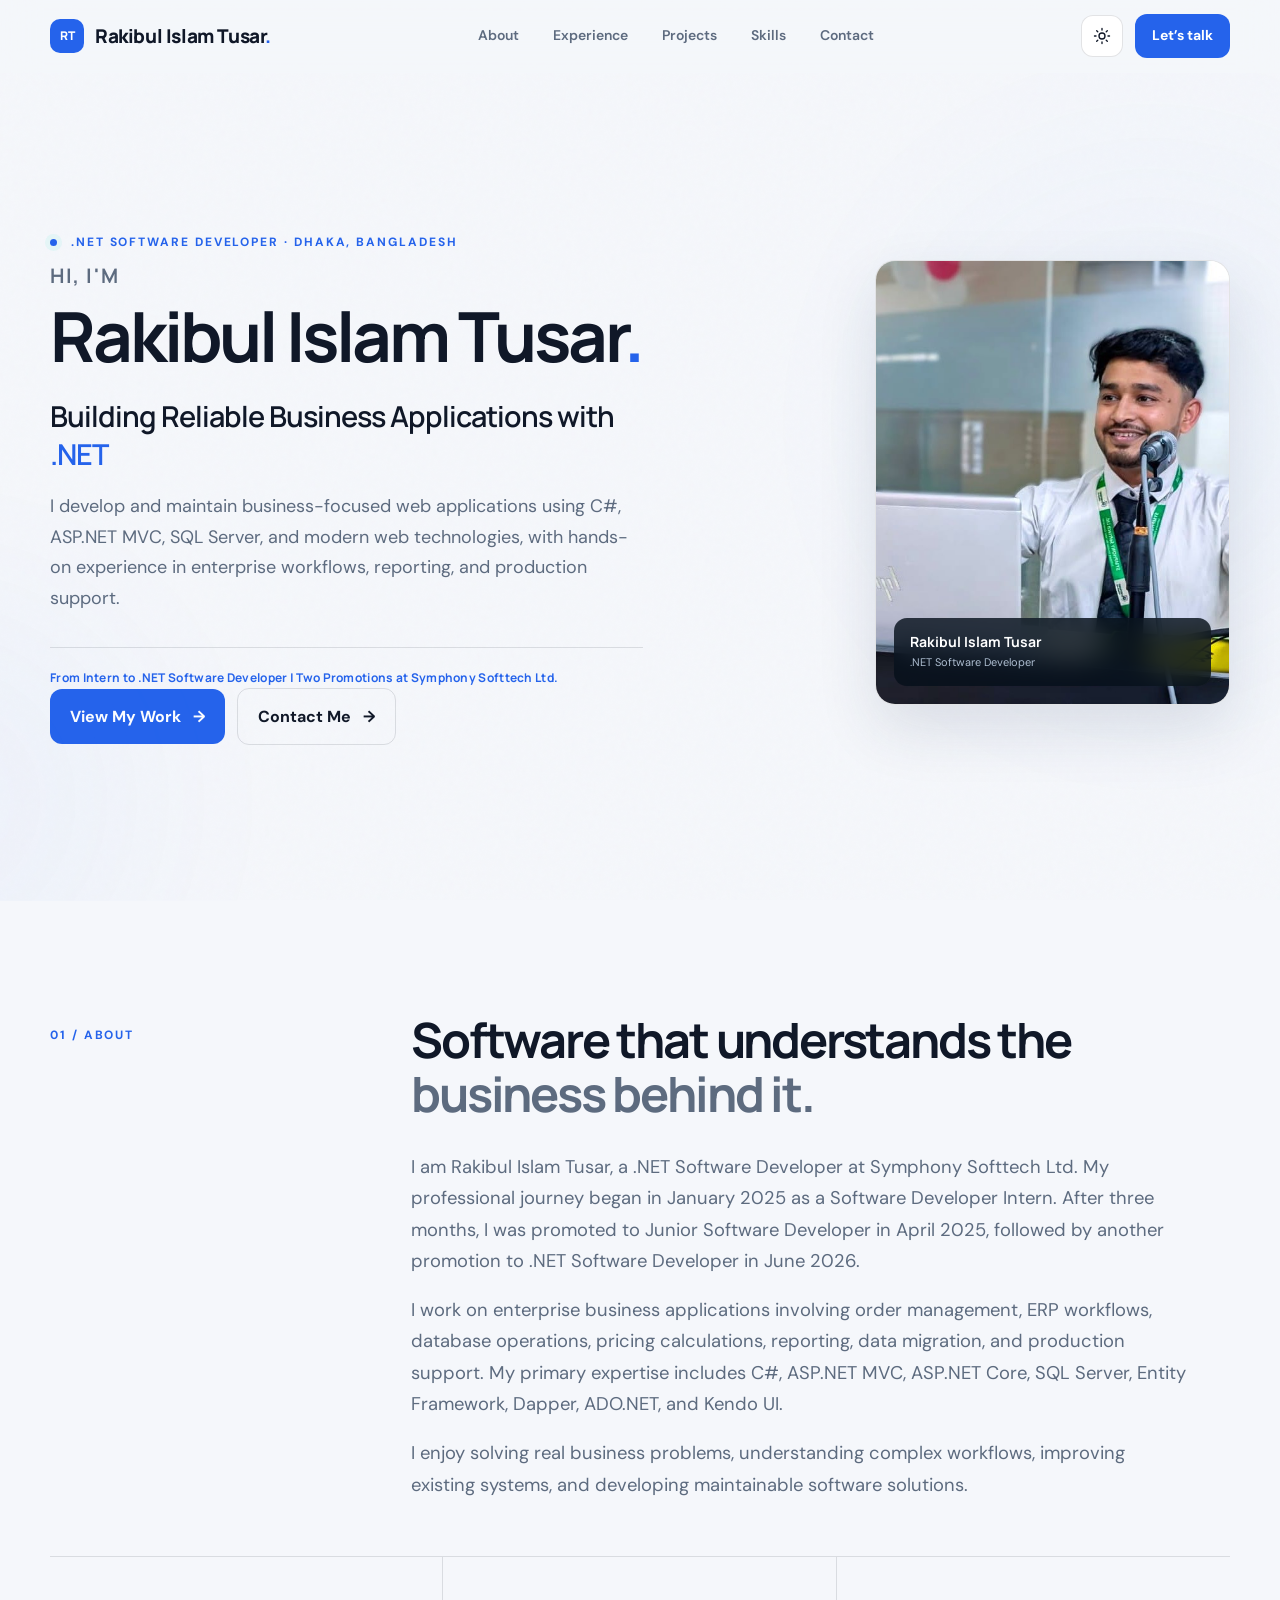
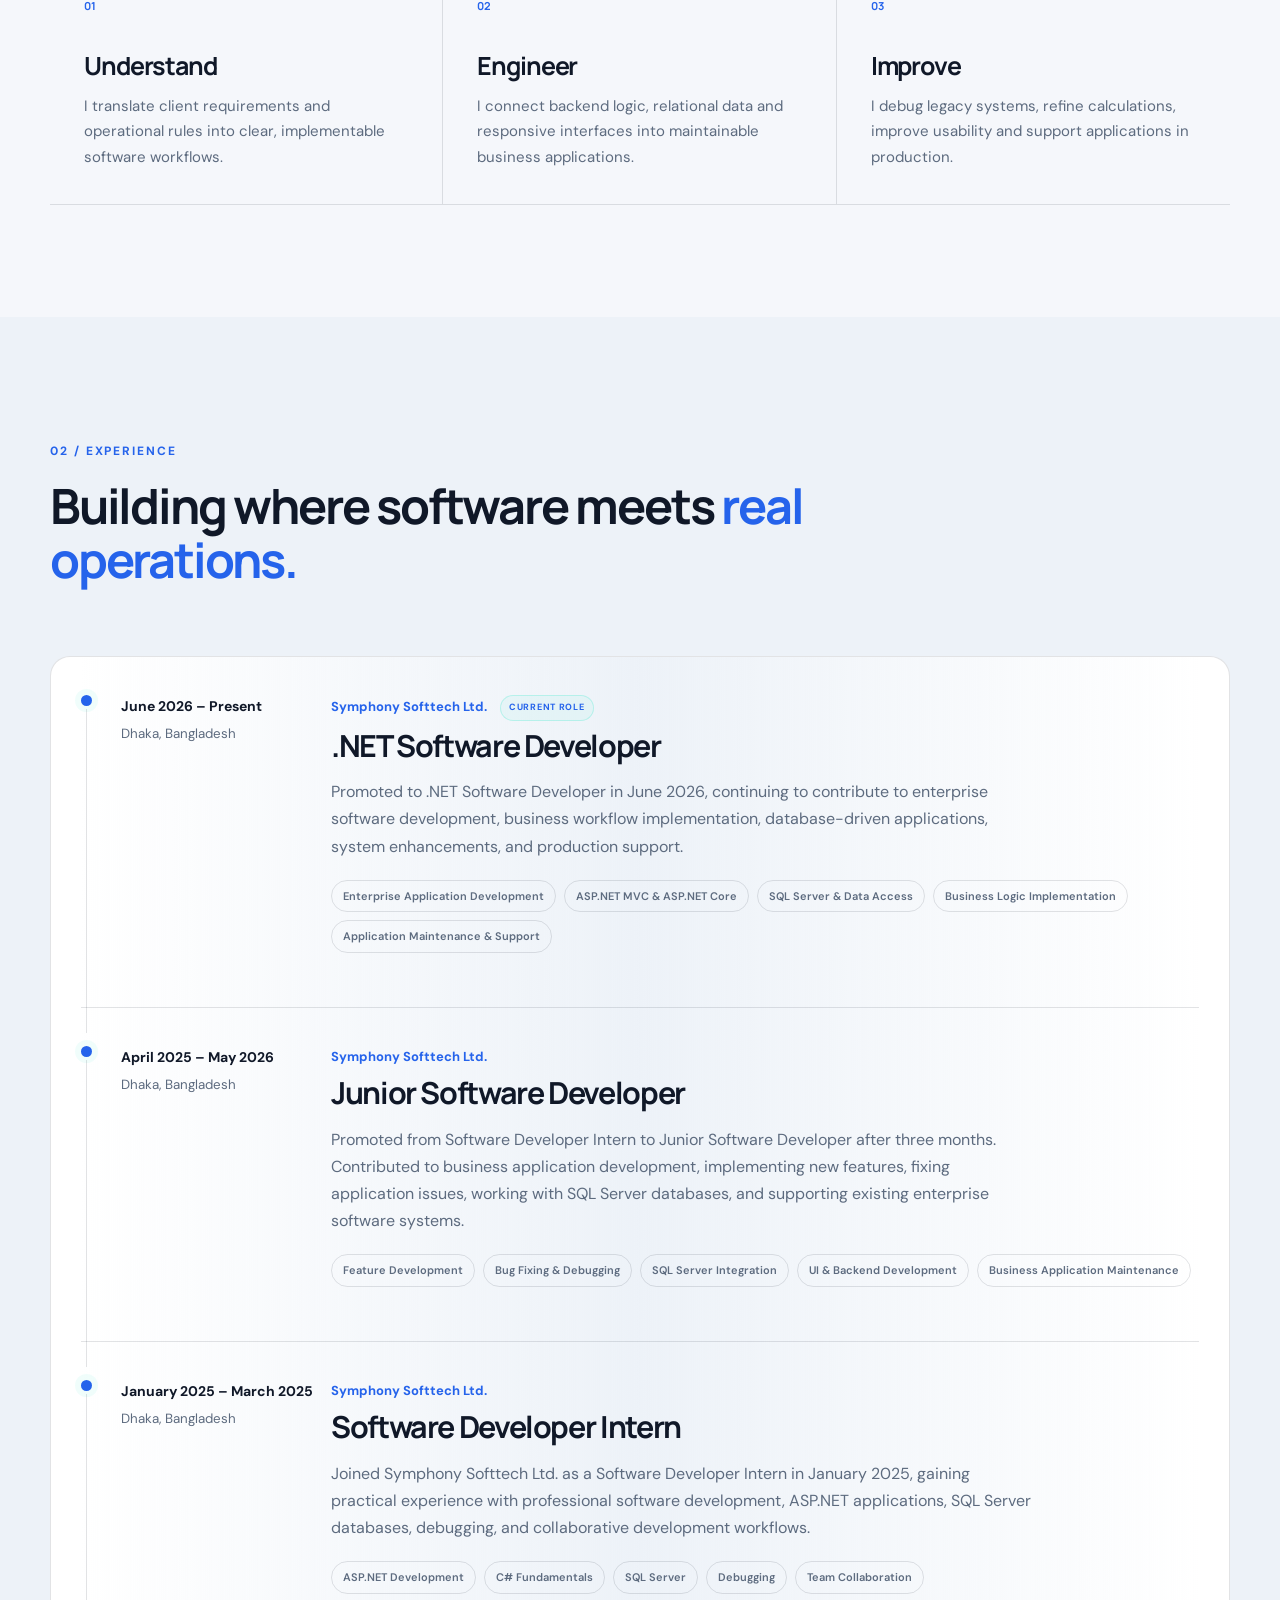
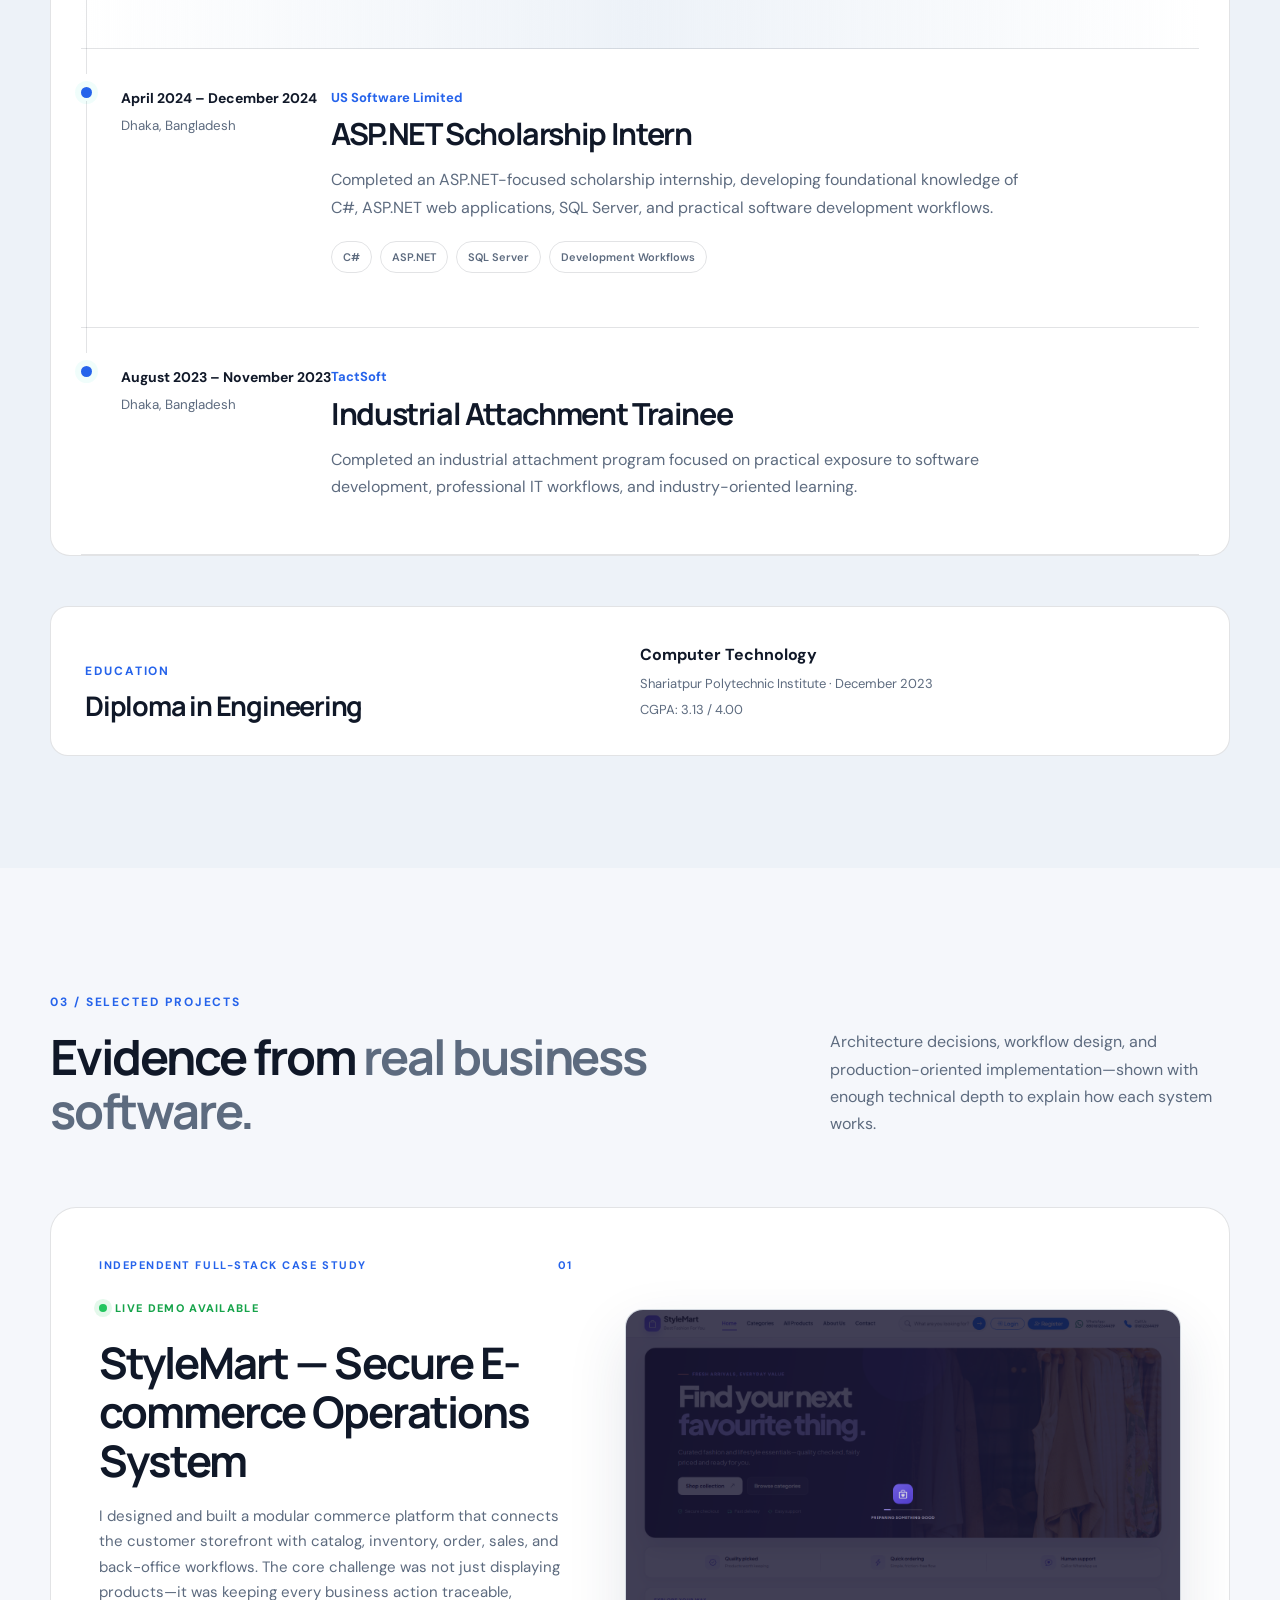
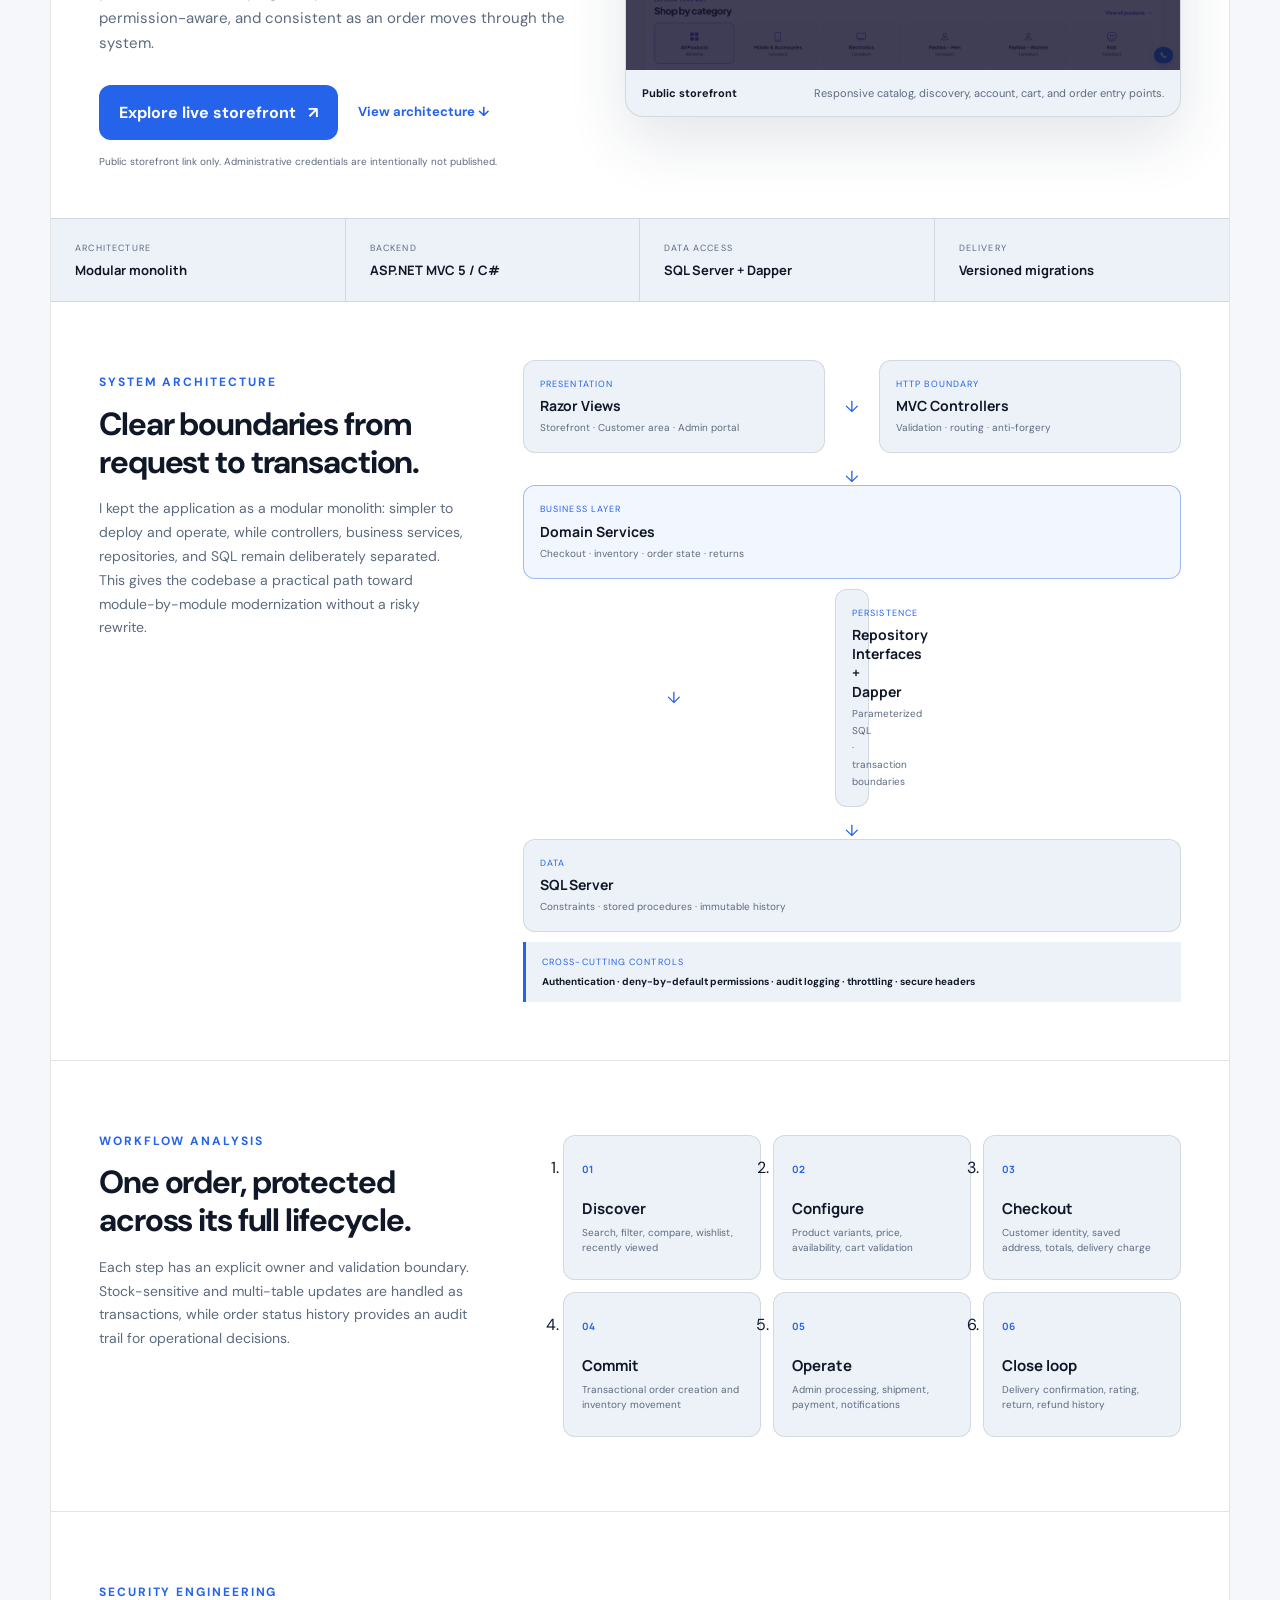
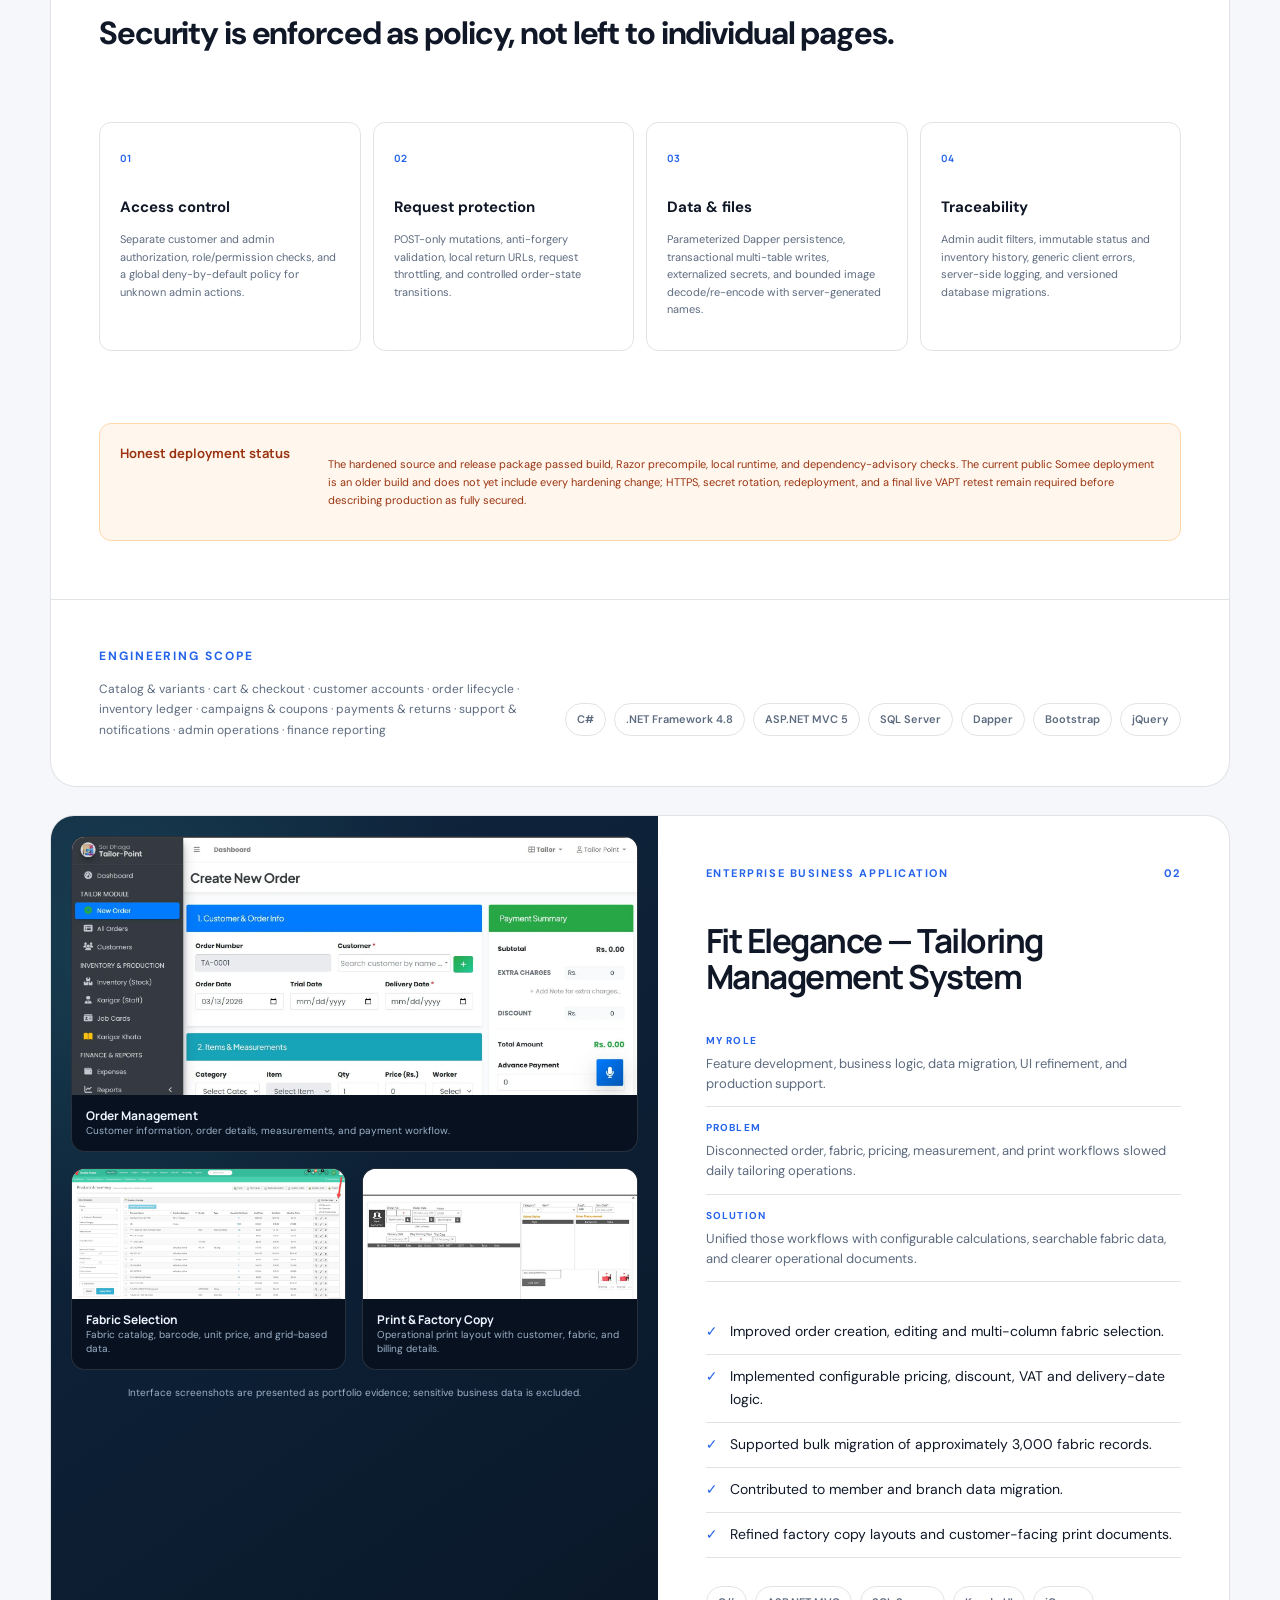
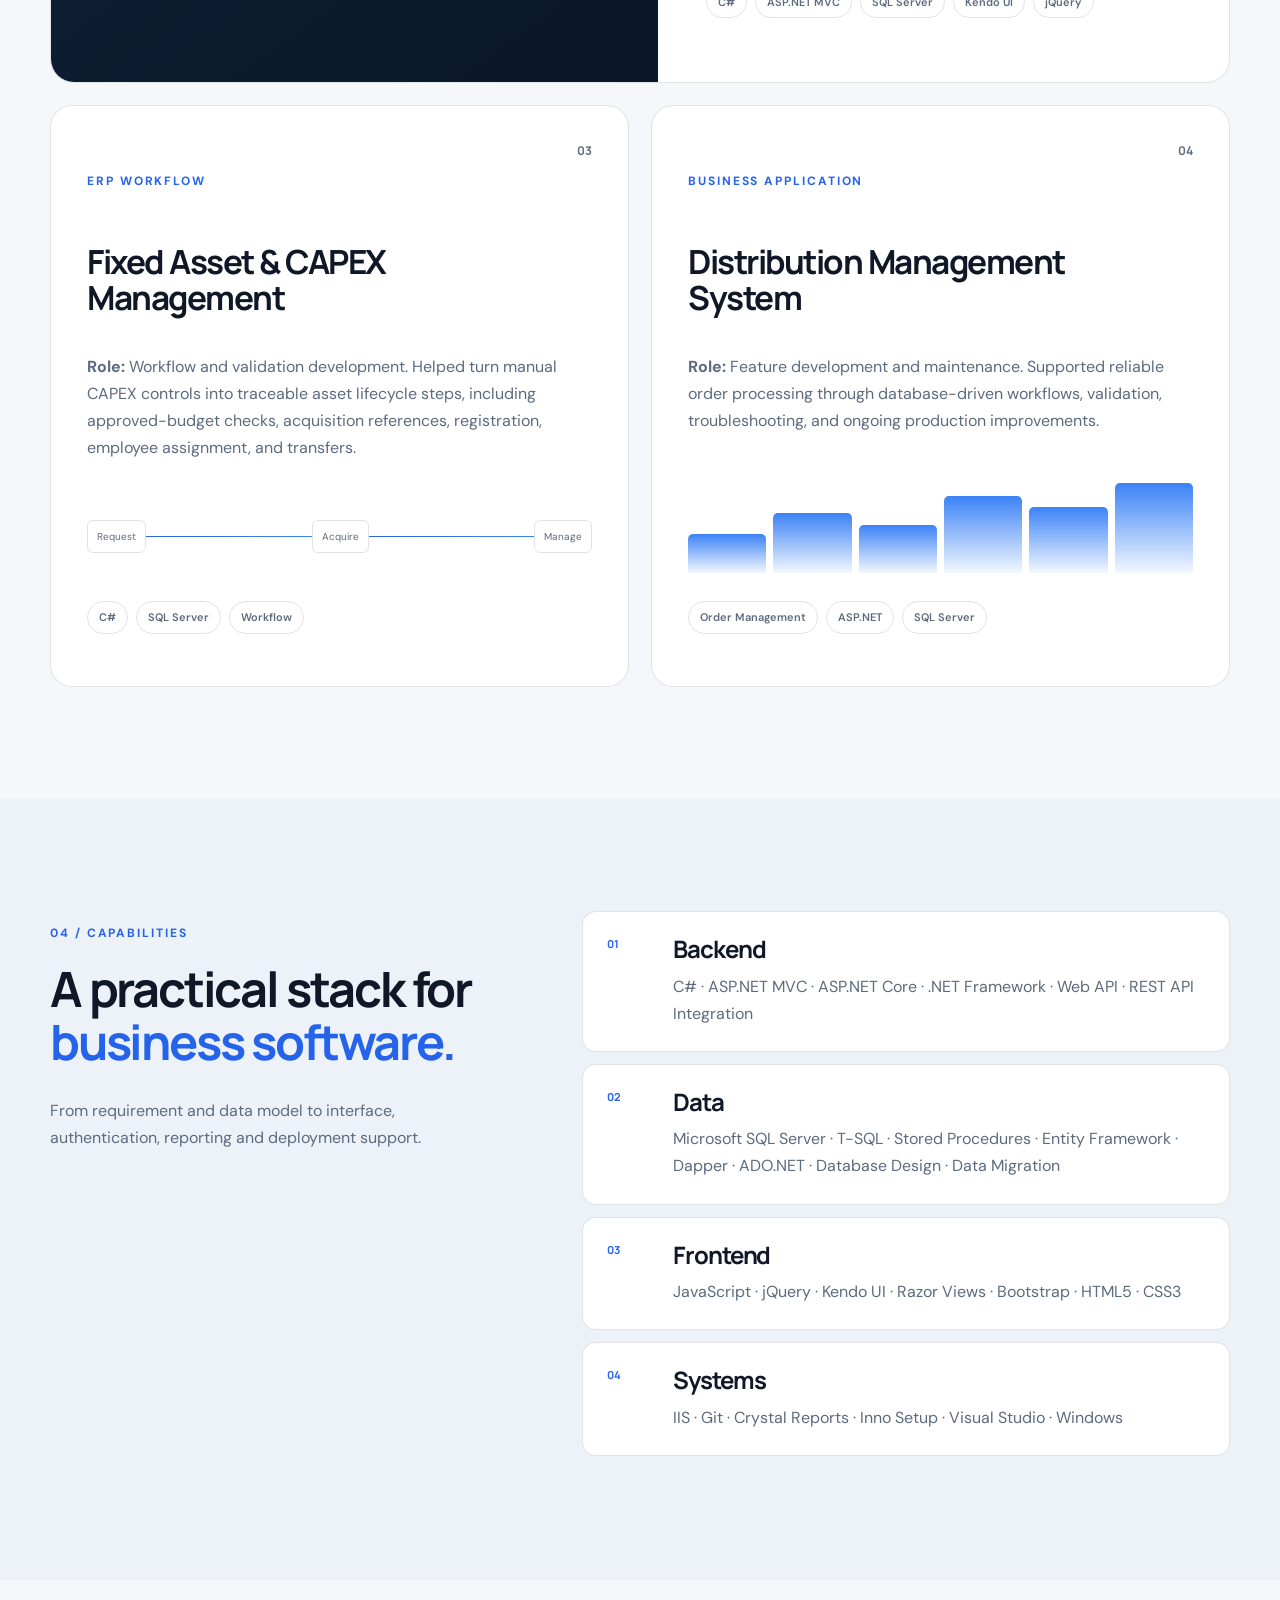
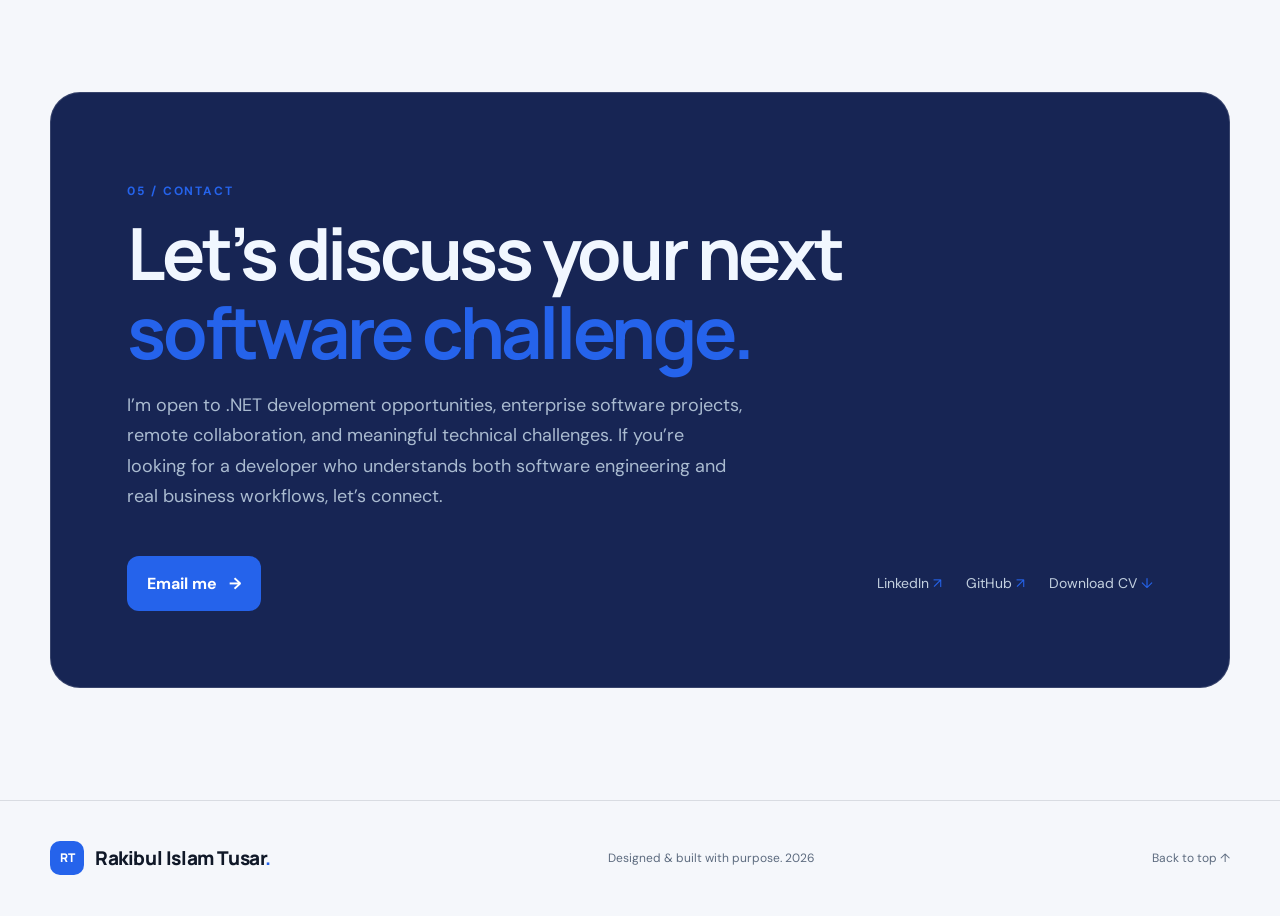
==== commit 878aef5e: "feat: add portfolio stylesheet and site assets" ====
--- a/index.html
+++ b/index.html
@@ -195,8 +195,40 @@
       <div class="container">
         <div class="section-heading work-heading reveal">
           <div><p class="section-index">03 / Selected projects</p><h2>Evidence from <span class="muted">real business software.</span></h2></div>
-          <p>Selected contributions to team-delivered, production-oriented applications. Client-sensitive details are intentionally omitted.</p>
-        </div>
+          <p>Architecture decisions, workflow design, and production-oriented implementation&mdash;shown with enough technical depth to explain how each system works.</p>
+        </div>
+
+        <article class="case-study reveal" aria-labelledby="stylemart-title">
+          <div class="case-study-hero">
+            <div class="case-study-copy">
+              <div class="project-kicker"><span>Independent full-stack case study</span><span>01</span></div>
+              <p class="case-study-status"><span></span> Live demo available</p>
+              <h3 id="stylemart-title">StyleMart &mdash; Secure E-commerce Operations System</h3>
+              <p class="case-study-lead">I designed and built a modular commerce platform that connects the customer storefront with catalog, inventory, order, sales, and back-office workflows. The core challenge was not just displaying products&mdash;it was keeping every business action traceable, permission-aware, and consistent as an order moves through the system.</p>
+              <div class="case-study-actions"><a class="button" href="http://stylemartbd.somee.com/" target="_blank" rel="noopener noreferrer">Explore live storefront <span aria-hidden="true">&nearr;</span></a><a class="text-link" href="#stylemart-architecture">View architecture <span aria-hidden="true">&darr;</span></a></div>
+              <p class="demo-note">Public storefront link only. Administrative credentials are intentionally not published.</p>
+            </div>
+            <figure class="storefront-shot"><a href="assets/images/stylemart-storefront.png" target="_blank" rel="noopener"><img src="assets/images/stylemart-storefront.png" alt="StyleMart public e-commerce storefront shown in a desktop browser" loading="lazy" width="1440" height="1000"></a><figcaption><strong>Public storefront</strong><span>Responsive catalog, discovery, account, cart, and order entry points.</span></figcaption></figure>
+          </div>
+          <div class="case-study-summary"><div><span>Architecture</span><strong>Modular monolith</strong></div><div><span>Backend</span><strong>ASP.NET MVC 5 / C#</strong></div><div><span>Data access</span><strong>SQL Server + Dapper</strong></div><div><span>Delivery</span><strong>Versioned migrations</strong></div></div>
+          <div class="case-study-section" id="stylemart-architecture">
+            <div class="case-study-heading"><p class="mini-label">System architecture</p><h4>Clear boundaries from request to transaction.</h4><p>I kept the application as a modular monolith: simpler to deploy and operate, while controllers, business services, repositories, and SQL remain deliberately separated. This gives the codebase a practical path toward module-by-module modernization without a risky rewrite.</p></div>
+            <div class="architecture-map" role="img" aria-label="StyleMart architecture flows from Razor views and MVC controllers through business services and repository interfaces to SQL Server, with security policies applied across requests">
+              <div class="architecture-layer"><span>Presentation</span><strong>Razor Views</strong><small>Storefront &middot; Customer area &middot; Admin portal</small></div><i aria-hidden="true">&darr;</i><div class="architecture-layer"><span>HTTP boundary</span><strong>MVC Controllers</strong><small>Validation &middot; routing &middot; anti-forgery</small></div><i aria-hidden="true">&darr;</i><div class="architecture-layer architecture-accent"><span>Business layer</span><strong>Domain Services</strong><small>Checkout &middot; inventory &middot; order state &middot; returns</small></div><i aria-hidden="true">&darr;</i><div class="architecture-layer"><span>Persistence</span><strong>Repository Interfaces + Dapper</strong><small>Parameterized SQL &middot; transaction boundaries</small></div><i aria-hidden="true">&darr;</i><div class="architecture-layer"><span>Data</span><strong>SQL Server</strong><small>Constraints &middot; stored procedures &middot; immutable history</small></div>
+              <div class="security-rail"><span>Cross-cutting controls</span><strong>Authentication &middot; deny-by-default permissions &middot; audit logging &middot; throttling &middot; secure headers</strong></div>
+            </div>
+          </div>
+          <div class="case-study-section workflow-section">
+            <div class="case-study-heading"><p class="mini-label">Workflow analysis</p><h4>One order, protected across its full lifecycle.</h4><p>Each step has an explicit owner and validation boundary. Stock-sensitive and multi-table updates are handled as transactions, while order status history provides an audit trail for operational decisions.</p></div>
+            <ol class="workflow-track"><li><span>01</span><strong>Discover</strong><small>Search, filter, compare, wishlist, recently viewed</small></li><li><span>02</span><strong>Configure</strong><small>Product variants, price, availability, cart validation</small></li><li><span>03</span><strong>Checkout</strong><small>Customer identity, saved address, totals, delivery charge</small></li><li><span>04</span><strong>Commit</strong><small>Transactional order creation and inventory movement</small></li><li><span>05</span><strong>Operate</strong><small>Admin processing, shipment, payment, notifications</small></li><li><span>06</span><strong>Close loop</strong><small>Delivery confirmation, rating, return, refund history</small></li></ol>
+          </div>
+          <div class="case-study-section security-section">
+            <div class="case-study-heading"><p class="mini-label">Security engineering</p><h4>Security is enforced as policy, not left to individual pages.</h4></div>
+            <div class="security-grid"><article><span>01</span><h5>Access control</h5><p>Separate customer and admin authorization, role/permission checks, and a global deny-by-default policy for unknown admin actions.</p></article><article><span>02</span><h5>Request protection</h5><p>POST-only mutations, anti-forgery validation, local return URLs, request throttling, and controlled order-state transitions.</p></article><article><span>03</span><h5>Data &amp; files</h5><p>Parameterized Dapper persistence, transactional multi-table writes, externalized secrets, and bounded image decode/re-encode with server-generated names.</p></article><article><span>04</span><h5>Traceability</h5><p>Admin audit filters, immutable status and inventory history, generic client errors, server-side logging, and versioned database migrations.</p></article></div>
+            <div class="security-disclosure"><strong>Honest deployment status</strong><p>The hardened source and release package passed build, Razor precompile, local runtime, and dependency-advisory checks. The current public Somee deployment is an older build and does not yet include every hardening change; HTTPS, secret rotation, redeployment, and a final live VAPT retest remain required before describing production as fully secured.</p></div>
+          </div>
+          <div class="case-study-footer"><div><p class="mini-label">Engineering scope</p><p>Catalog &amp; variants &middot; cart &amp; checkout &middot; customer accounts &middot; order lifecycle &middot; inventory ledger &middot; campaigns &amp; coupons &middot; payments &amp; returns &middot; support &amp; notifications &middot; admin operations &middot; finance reporting</p></div><ul class="tech-list"><li>C#</li><li>.NET Framework 4.8</li><li>ASP.NET MVC 5</li><li>SQL Server</li><li>Dapper</li><li>Bootstrap</li><li>jQuery</li></ul></div>
+        </article>
 
         <article class="project project-featured reveal">
           <div class="project-visual tailoring-gallery">
@@ -222,7 +254,7 @@
             </div>
             <p class="gallery-note">Interface screenshots are presented as portfolio evidence; sensitive business data is excluded.</p>
           </div>          <div class="project-copy">
-            <div class="project-kicker"><span>Enterprise business application</span><span>01</span></div>
+            <div class="project-kicker"><span>Enterprise business application</span><span>02</span></div>
             <h3>Fit Elegance &mdash; Tailoring Management System</h3>
             <dl class="project-facts"><div><dt>My role</dt><dd>Feature development, business logic, data migration, UI refinement, and production support.</dd></div><div><dt>Problem</dt><dd>Disconnected order, fabric, pricing, measurement, and print workflows slowed daily tailoring operations.</dd></div><div><dt>Solution</dt><dd>Unified those workflows with configurable calculations, searchable fabric data, and clearer operational documents.</dd></div></dl>
             <ul class="contribution-list">
@@ -239,7 +271,7 @@
         <div class="project-grid">
           <article class="project-card optional-image-card reveal">
             <img class="project-card-shot" data-optional-src="assets/images/fixed-asset.webp" alt="Anonymized Fixed Asset and CAPEX interface" loading="lazy" width="1200" height="750">
-            <div class="project-card-number">02</div>
+            <div class="project-card-number">03</div>
             <p class="project-type">ERP workflow</p>
             <h3>Fixed Asset & CAPEX Management</h3>
             <p><strong>Role:</strong> Workflow and validation development. Helped turn manual CAPEX controls into traceable asset lifecycle steps, including approved-budget checks, acquisition references, registration, employee assignment, and transfers.</p>
@@ -248,7 +280,7 @@
           </article>
           <article class="project-card optional-image-card reveal">
             <img class="project-card-shot" data-optional-src="assets/images/dms.webp" alt="Anonymized Distribution Management System interface" loading="lazy" width="1200" height="750">
-            <div class="project-card-number">03</div>
+            <div class="project-card-number">04</div>
             <p class="project-type">Business application</p>
             <h3>Distribution Management System</h3>
             <p><strong>Role:</strong> Feature development and maintenance. Supported reliable order processing through database-driven workflows, validation, troubleshooting, and ongoing production improvements.</p>
--- a/assets/site.css
+++ b/assets/site.css
@@ -73,3 +73,10 @@
 @media(max-width:980px){.hero-grid,.project-featured{grid-template-columns:1fr}.hero-visual{width:min(100%,600px);margin-inline:auto}.timeline{padding-inline:22px}.project-grid{grid-template-columns:1fr 1fr}}
 @media(max-width:700px){.section{padding:72px 0}.hero{padding-top:56px}.hero-actions{display:grid;grid-template-columns:1fr 1fr;width:100%}.hero-actions .button{width:100%}.hero-visual{min-height:425px}.portrait-card{height:390px}.code-window pre{font-size:10px}.timeline{padding-inline:14px}.timeline-item{grid-template-columns:26px 1fr}.project-grid{grid-template-columns:1fr}.project-visual{min-height:0}.contact-card{border-radius:18px}.social-links{gap:18px}}
 @media(max-width:390px){.hero-actions{grid-template-columns:1fr}.hero-visual{min-height:365px}.portrait-card{height:335px}.hero-visual .code-window{width:90%}.code-window pre{font-size:9px}.site-header .brand>span:last-child{font-size:12px}}
+
+/* StyleMart architecture case study */
+.case-study{margin:0 0 28px;border:1px solid var(--line);border-radius:26px;background:var(--surface);overflow:hidden}.case-study-hero{display:grid;grid-template-columns:.92fr 1.08fr;gap:52px;align-items:center;padding:48px}.case-study-copy h3{font-size:clamp(2rem,3.4vw,3rem);line-height:1.12;margin:22px 0 18px;letter-spacing:-.045em}.case-study-lead{color:var(--muted);font-size:15px}.case-study-status{display:flex;align-items:center;gap:8px;margin:24px 0 0;color:#16a34a;font-size:11px;font-weight:800;text-transform:uppercase;letter-spacing:.12em}.case-study-status span{width:8px;height:8px;border-radius:50%;background:#22c55e;box-shadow:0 0 0 5px rgba(34,197,94,.12)}.case-study-actions{display:flex;align-items:center;gap:20px;margin-top:28px}.text-link{color:var(--accent);font-size:13px;font-weight:700}.demo-note{margin:13px 0 0;color:var(--muted);font-size:10px}.storefront-shot{margin:0;border:1px solid var(--line);border-radius:18px;overflow:hidden;background:var(--surface-2);box-shadow:var(--shadow)}.storefront-shot a{display:block;height:360px;overflow:hidden}.storefront-shot img{display:block;width:100%;height:100%;object-fit:cover;object-position:top}.storefront-shot figcaption{display:flex;justify-content:space-between;gap:18px;padding:14px 16px;font-size:11px}.storefront-shot figcaption span{color:var(--muted);text-align:right}
+.case-study-summary{display:grid;grid-template-columns:repeat(4,1fr);border-top:1px solid var(--line);border-bottom:1px solid var(--line);background:var(--surface-2)}.case-study-summary div{padding:22px 24px;border-right:1px solid var(--line)}.case-study-summary div:last-child{border:0}.case-study-summary span,.case-study-summary strong{display:block}.case-study-summary span{color:var(--muted);font-size:9px;text-transform:uppercase;letter-spacing:.13em}.case-study-summary strong{margin-top:5px;font:700 13px Manrope,sans-serif}.case-study-section{display:grid;grid-template-columns:.72fr 1.28fr;gap:54px;padding:58px 48px;border-bottom:1px solid var(--line);scroll-margin-top:92px}.case-study-heading h4{font-size:clamp(1.65rem,2.5vw,2.25rem);line-height:1.2;margin:12px 0 16px;letter-spacing:-.035em}.case-study-heading>p:last-child{color:var(--muted);font-size:14px}
+.architecture-map{display:grid;grid-template-columns:1fr 34px 1fr;gap:10px;align-items:stretch}.architecture-layer{padding:16px;border:1px solid var(--line);border-radius:12px;background:var(--surface-2)}.architecture-layer:nth-of-type(3),.architecture-layer:nth-of-type(5){grid-column:1/-1}.architecture-map>i{display:grid;place-items:center;color:var(--accent);font-style:normal}.architecture-map>i:nth-of-type(2),.architecture-map>i:nth-of-type(4){grid-column:1/-1;height:12px}.architecture-layer span,.architecture-layer strong,.architecture-layer small{display:block}.architecture-layer span{color:var(--accent);font-size:9px;text-transform:uppercase;letter-spacing:.12em}.architecture-layer strong{margin:4px 0;font:700 14px Manrope,sans-serif}.architecture-layer small{color:var(--muted);font-size:10px}.architecture-accent{border-color:rgba(37,99,235,.4);background:rgba(37,99,235,.06)}.security-rail{grid-column:1/-1;padding:13px 16px;border-left:3px solid var(--accent);background:var(--surface-2)}.security-rail span,.security-rail strong{display:block}.security-rail span{color:var(--accent);font-size:9px;text-transform:uppercase;letter-spacing:.12em}.security-rail strong{margin-top:3px;font-size:10px;line-height:1.5}
+.workflow-track{display:grid;grid-template-columns:repeat(3,1fr);gap:12px}.workflow-track li{min-height:145px;padding:18px;border:1px solid var(--line);border-radius:12px;background:var(--surface-2)}.workflow-track span,.workflow-track strong,.workflow-track small{display:block}.workflow-track span{color:var(--accent);font:700 10px Manrope,sans-serif}.workflow-track strong{margin:22px 0 6px;font:700 15px Manrope,sans-serif}.workflow-track small{color:var(--muted);font-size:10px;line-height:1.55}.security-section{grid-template-columns:1fr}.security-grid{display:grid;grid-template-columns:repeat(4,1fr);gap:12px}.security-grid article{padding:20px;border:1px solid var(--line);border-radius:12px}.security-grid article>span{color:var(--accent);font:700 10px Manrope,sans-serif}.security-grid h5{font-size:15px;margin:24px 0 8px}.security-grid p{color:var(--muted);font-size:11px;line-height:1.6}.security-disclosure{display:grid;grid-template-columns:180px 1fr;gap:28px;margin-top:18px;padding:20px;border-radius:12px;background:#fff7ed;border:1px solid #fed7aa;color:#9a3412}.security-disclosure strong{font:700 13px Manrope,sans-serif}.security-disclosure p{font-size:11px;line-height:1.65}html[data-theme="dark"] .security-disclosure{background:rgba(154,52,18,.13);border-color:rgba(251,146,60,.35);color:#fdba74}.case-study-footer{display:grid;grid-template-columns:1fr auto;gap:38px;align-items:end;padding:34px 48px}.case-study-footer>div>p:last-child{max-width:760px;margin-top:8px;color:var(--muted);font-size:12px}.case-study-footer .tech-list{justify-content:flex-end}
+@media(max-width:980px){.case-study-hero,.case-study-section{grid-template-columns:1fr}.case-study-hero{gap:34px}.security-grid{grid-template-columns:1fr 1fr}.case-study-footer{grid-template-columns:1fr}.case-study-footer .tech-list{justify-content:flex-start}}@media(max-width:700px){.case-study{border-radius:18px}.case-study-hero,.case-study-section{padding:32px 22px}.case-study-summary{grid-template-columns:1fr 1fr}.case-study-summary div:nth-child(2){border-right:0}.case-study-summary div:nth-child(-n+2){border-bottom:1px solid var(--line)}.case-study-actions{align-items:flex-start;flex-direction:column}.storefront-shot a{height:250px}.storefront-shot figcaption{flex-direction:column}.storefront-shot figcaption span{text-align:left}.architecture-map{grid-template-columns:1fr}.architecture-map>i,.architecture-map>i:nth-of-type(2),.architecture-map>i:nth-of-type(4),.architecture-layer:nth-of-type(3),.architecture-layer:nth-of-type(5),.security-rail{grid-column:1}.workflow-track{grid-template-columns:1fr 1fr}.security-grid{grid-template-columns:1fr}.security-disclosure{grid-template-columns:1fr;gap:8px}.case-study-footer{padding:28px 22px}}@media(max-width:430px){.workflow-track{grid-template-columns:1fr}.case-study-summary{grid-template-columns:1fr}.case-study-summary div{border-right:0;border-bottom:1px solid var(--line)!important}}
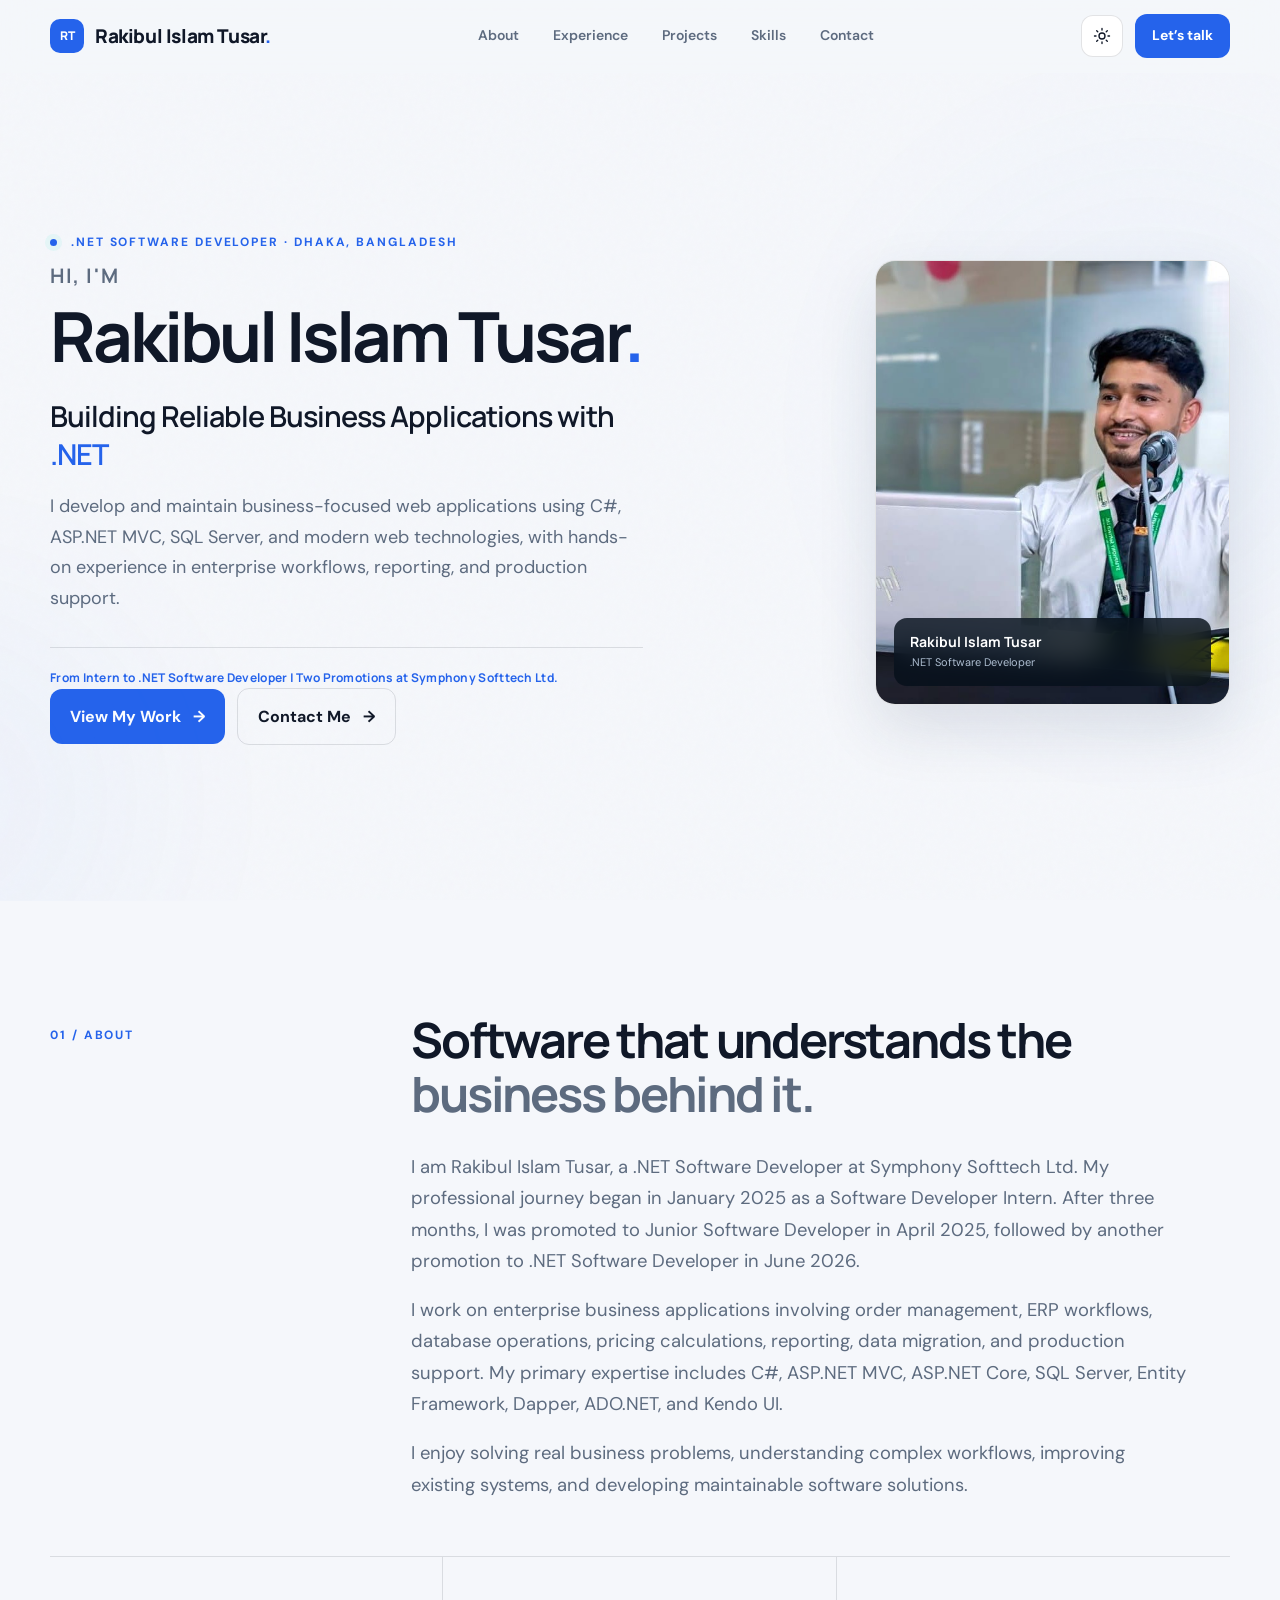
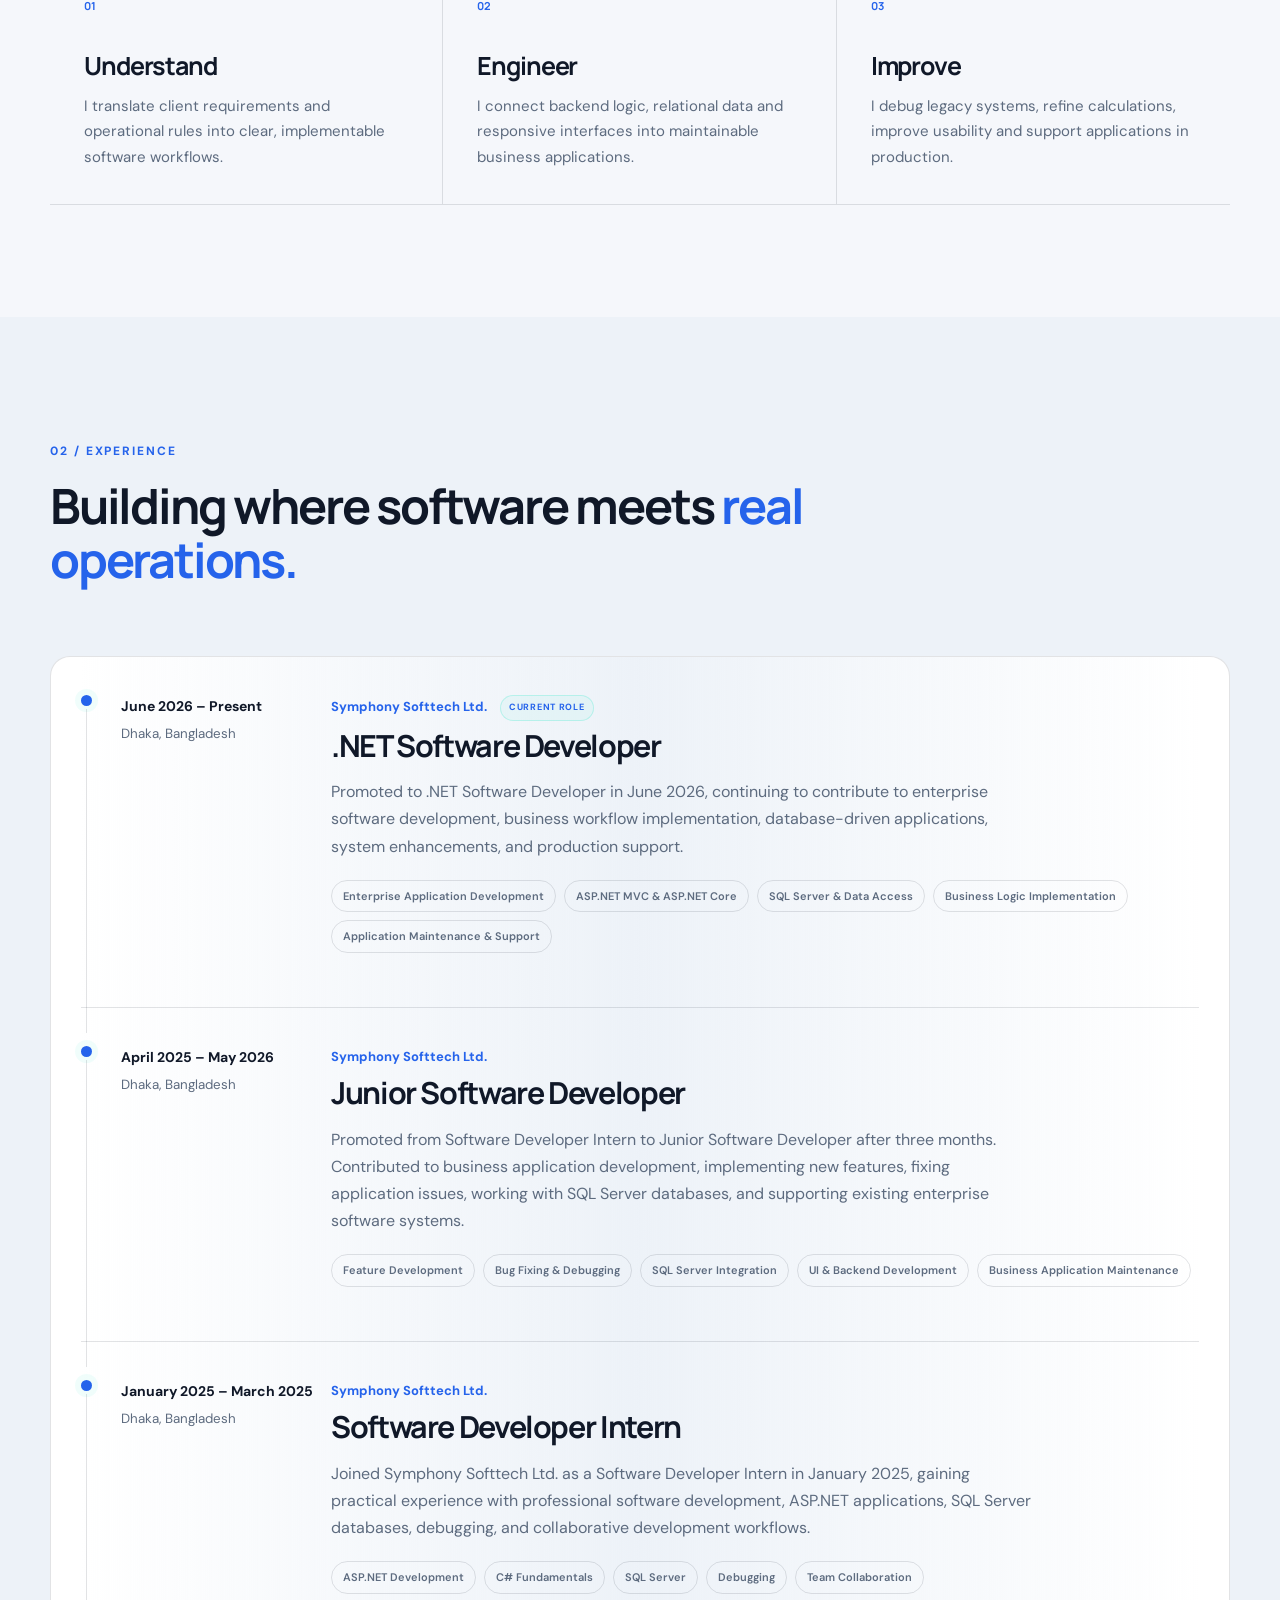
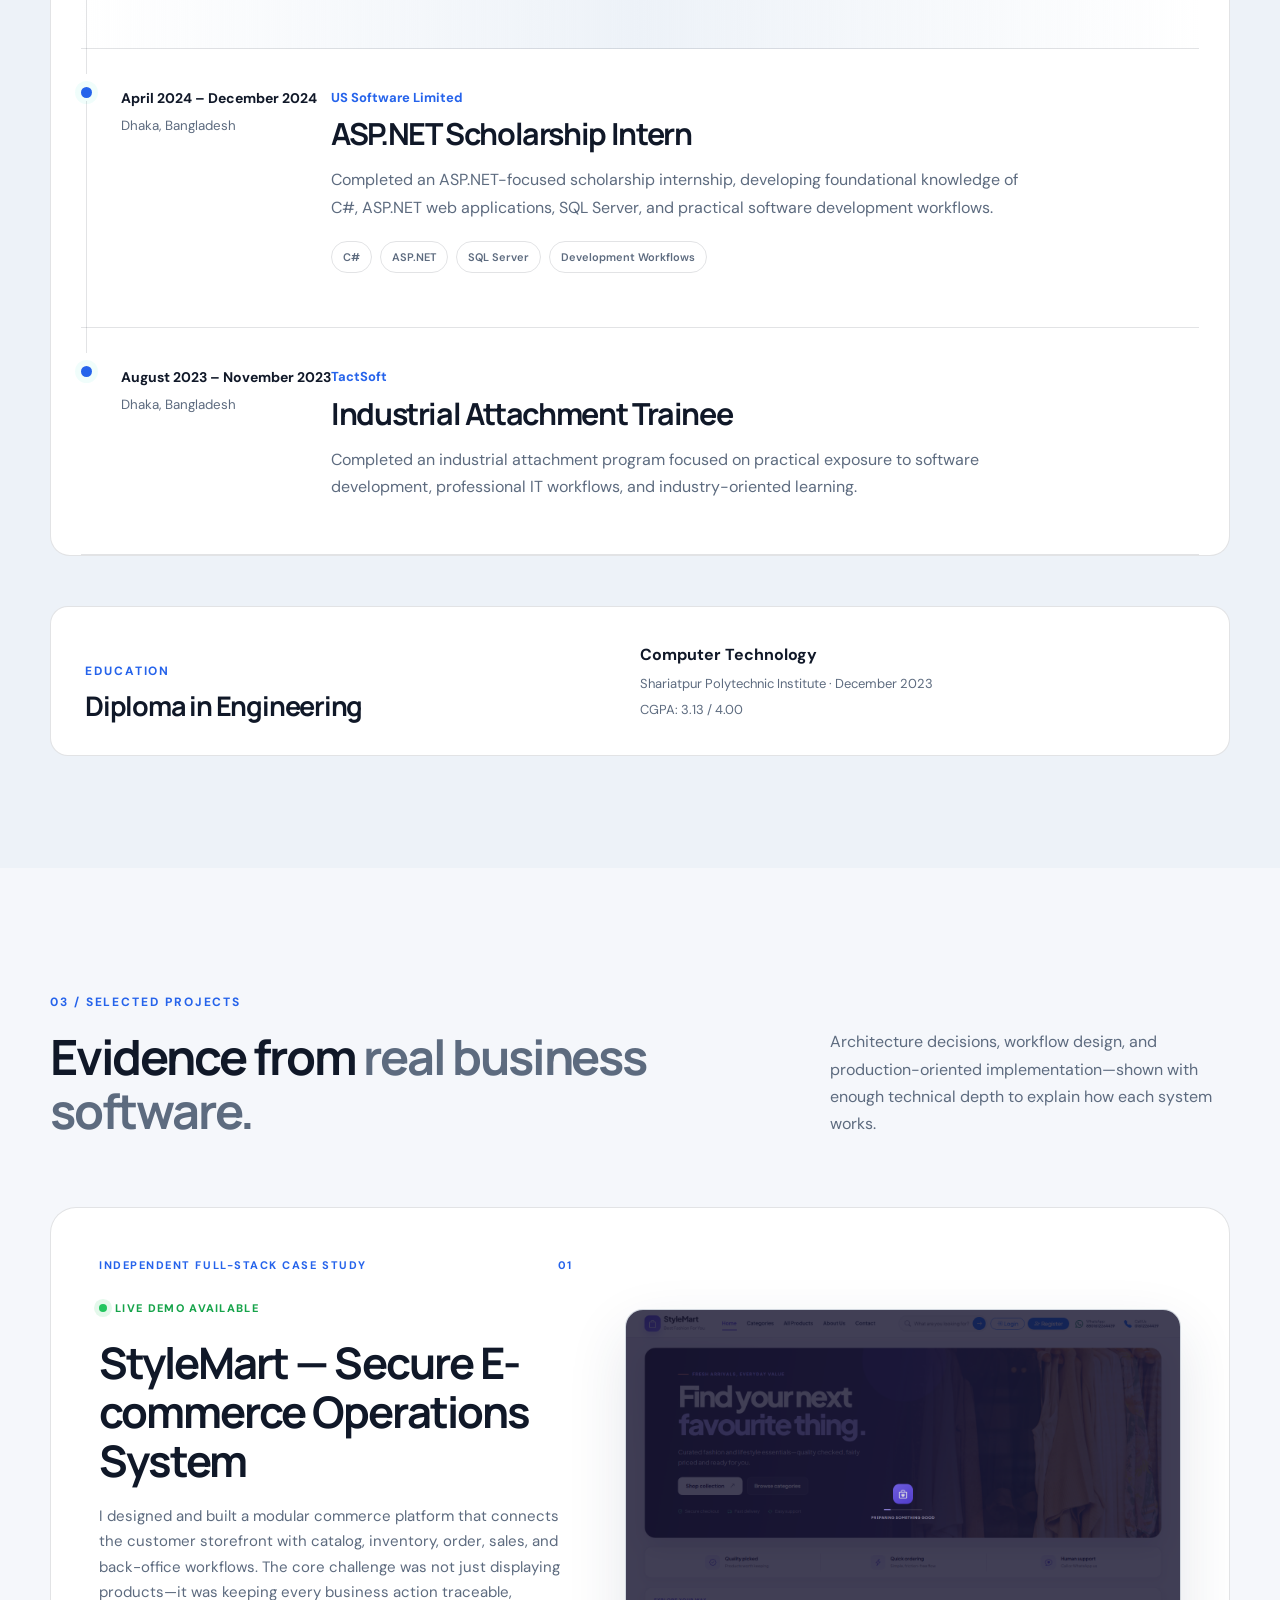
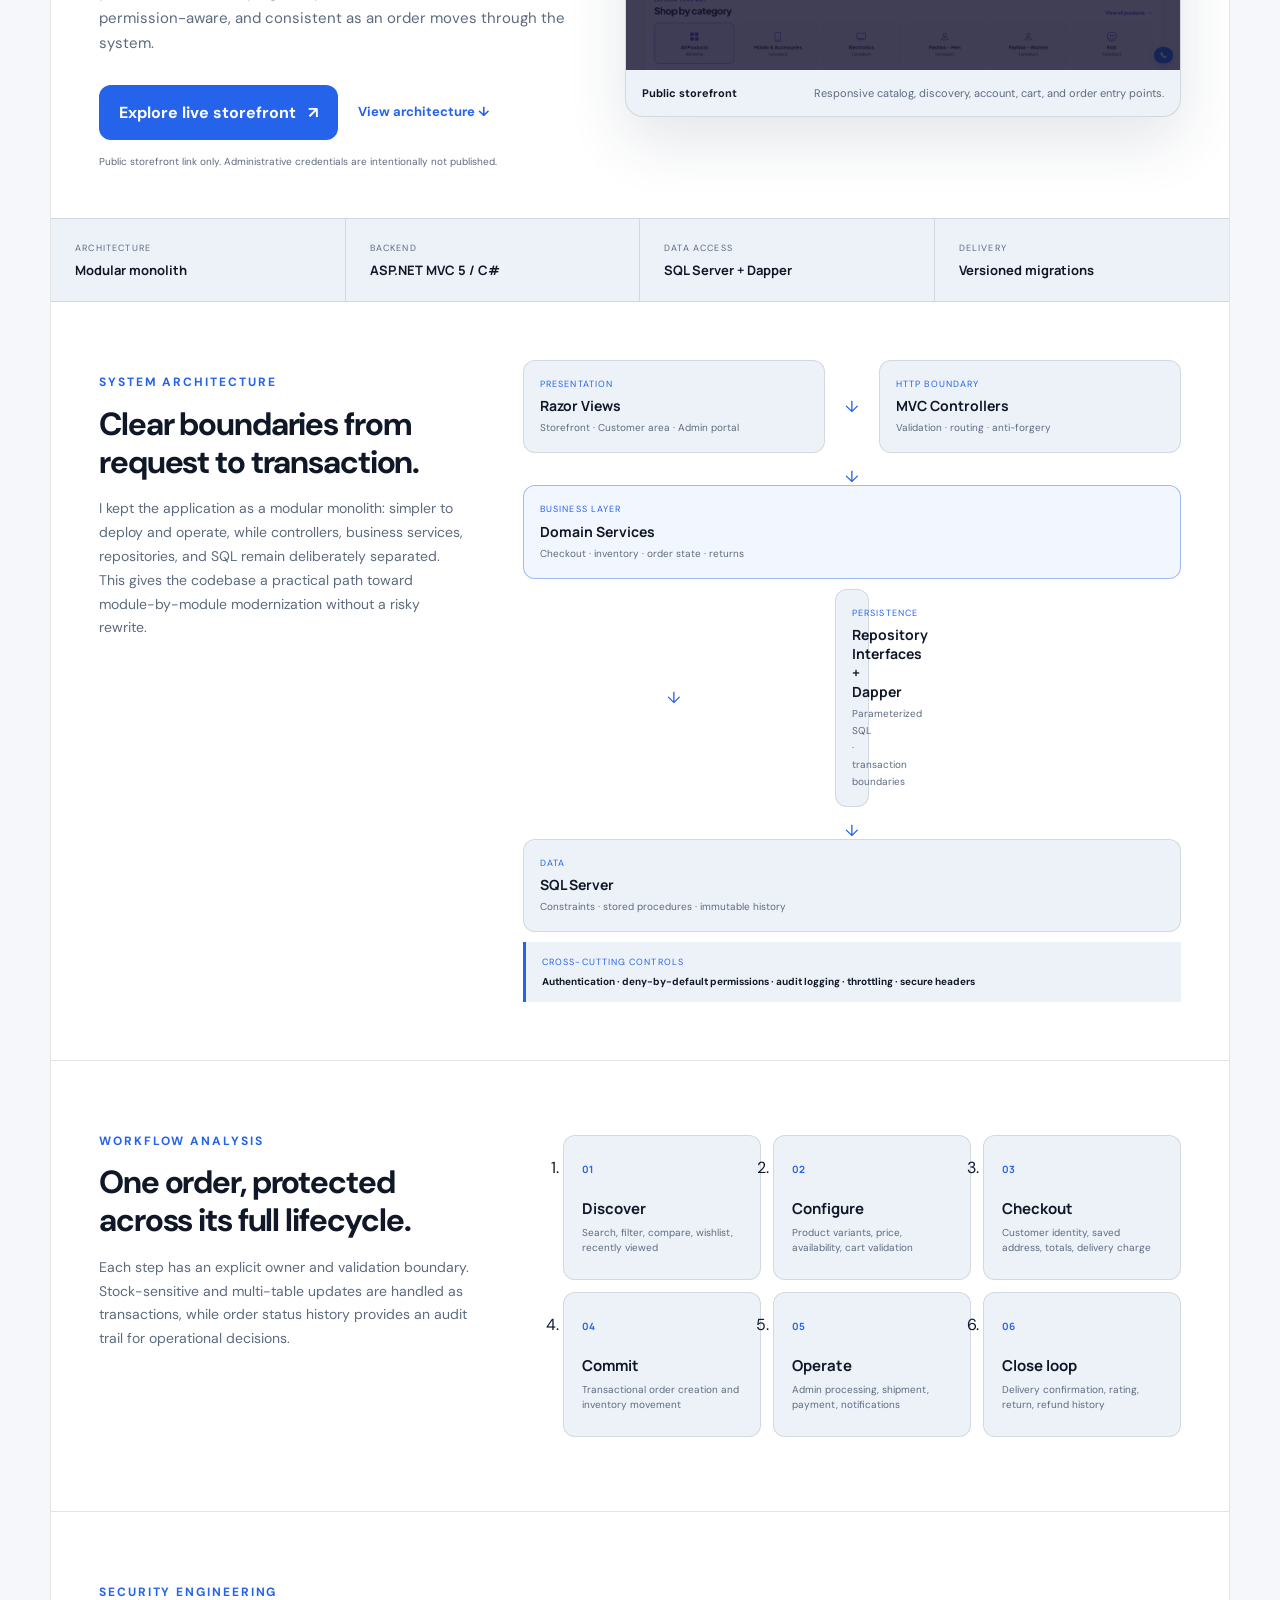
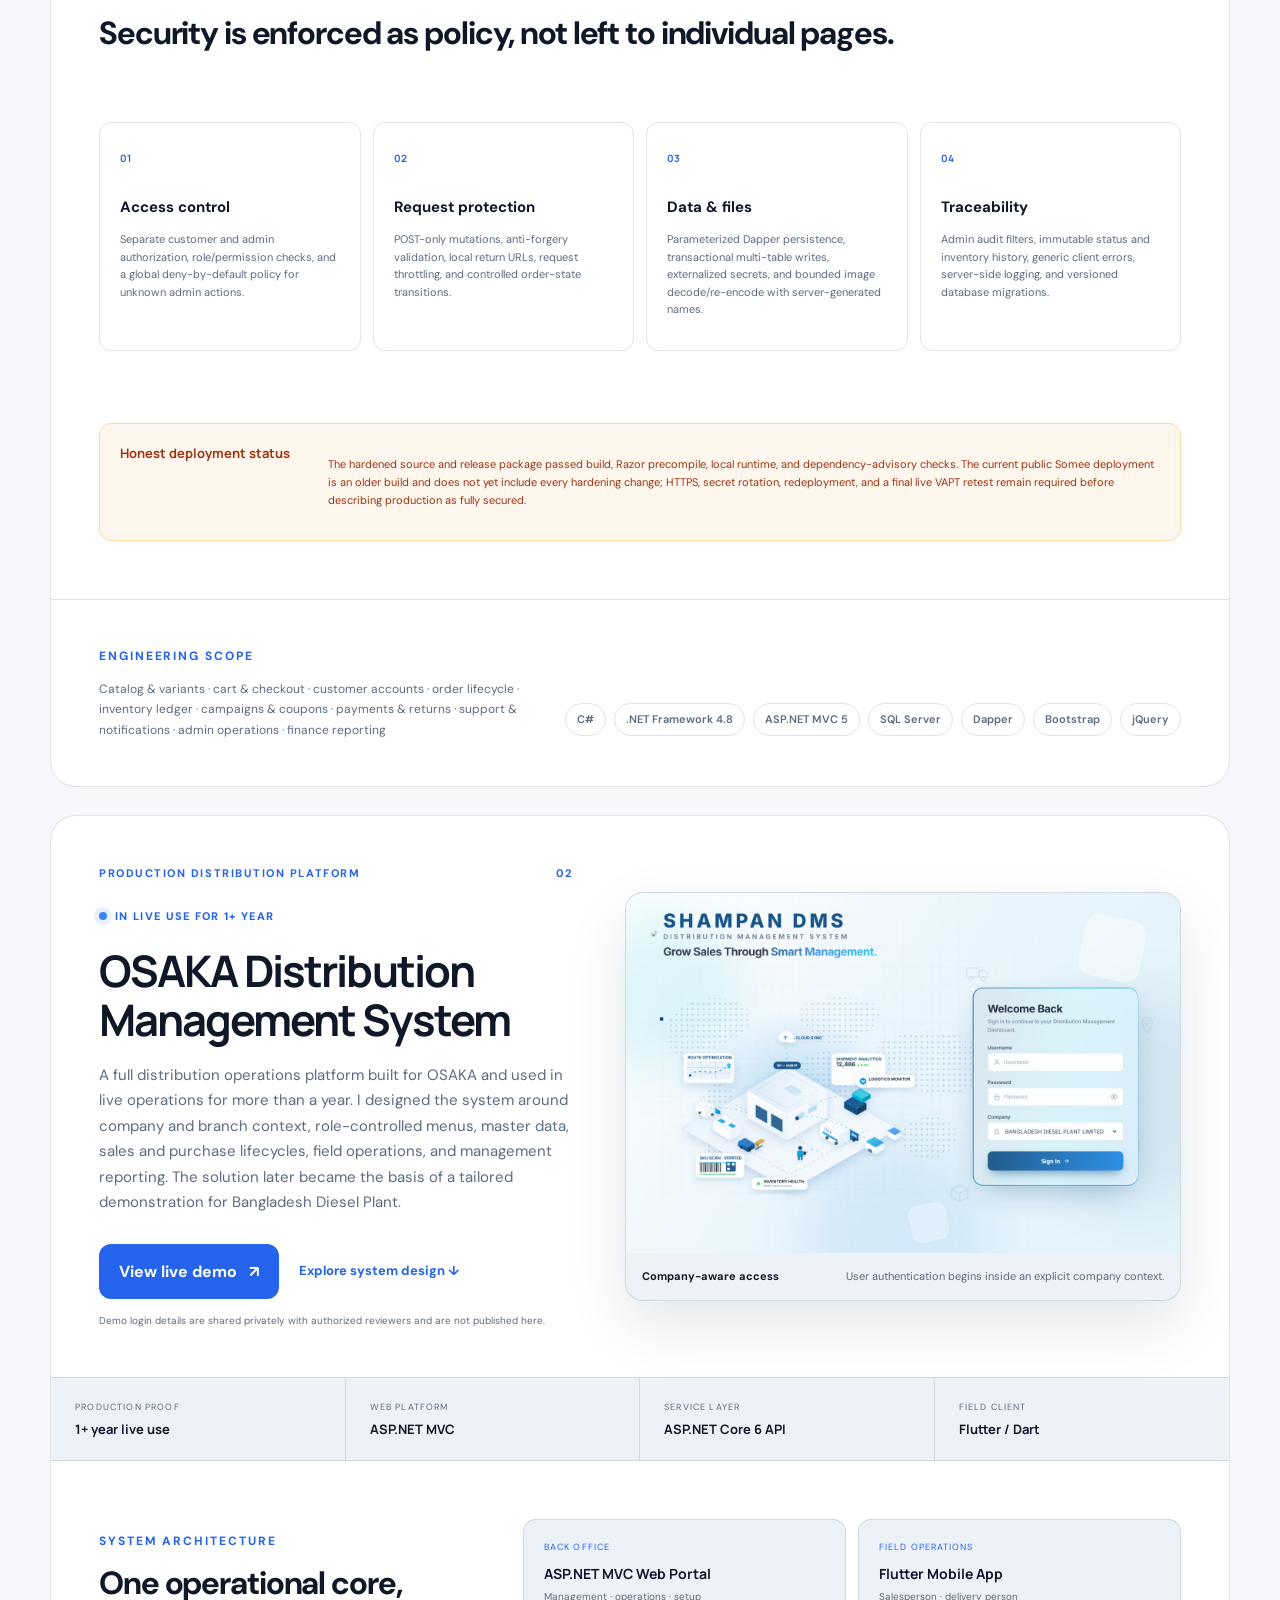
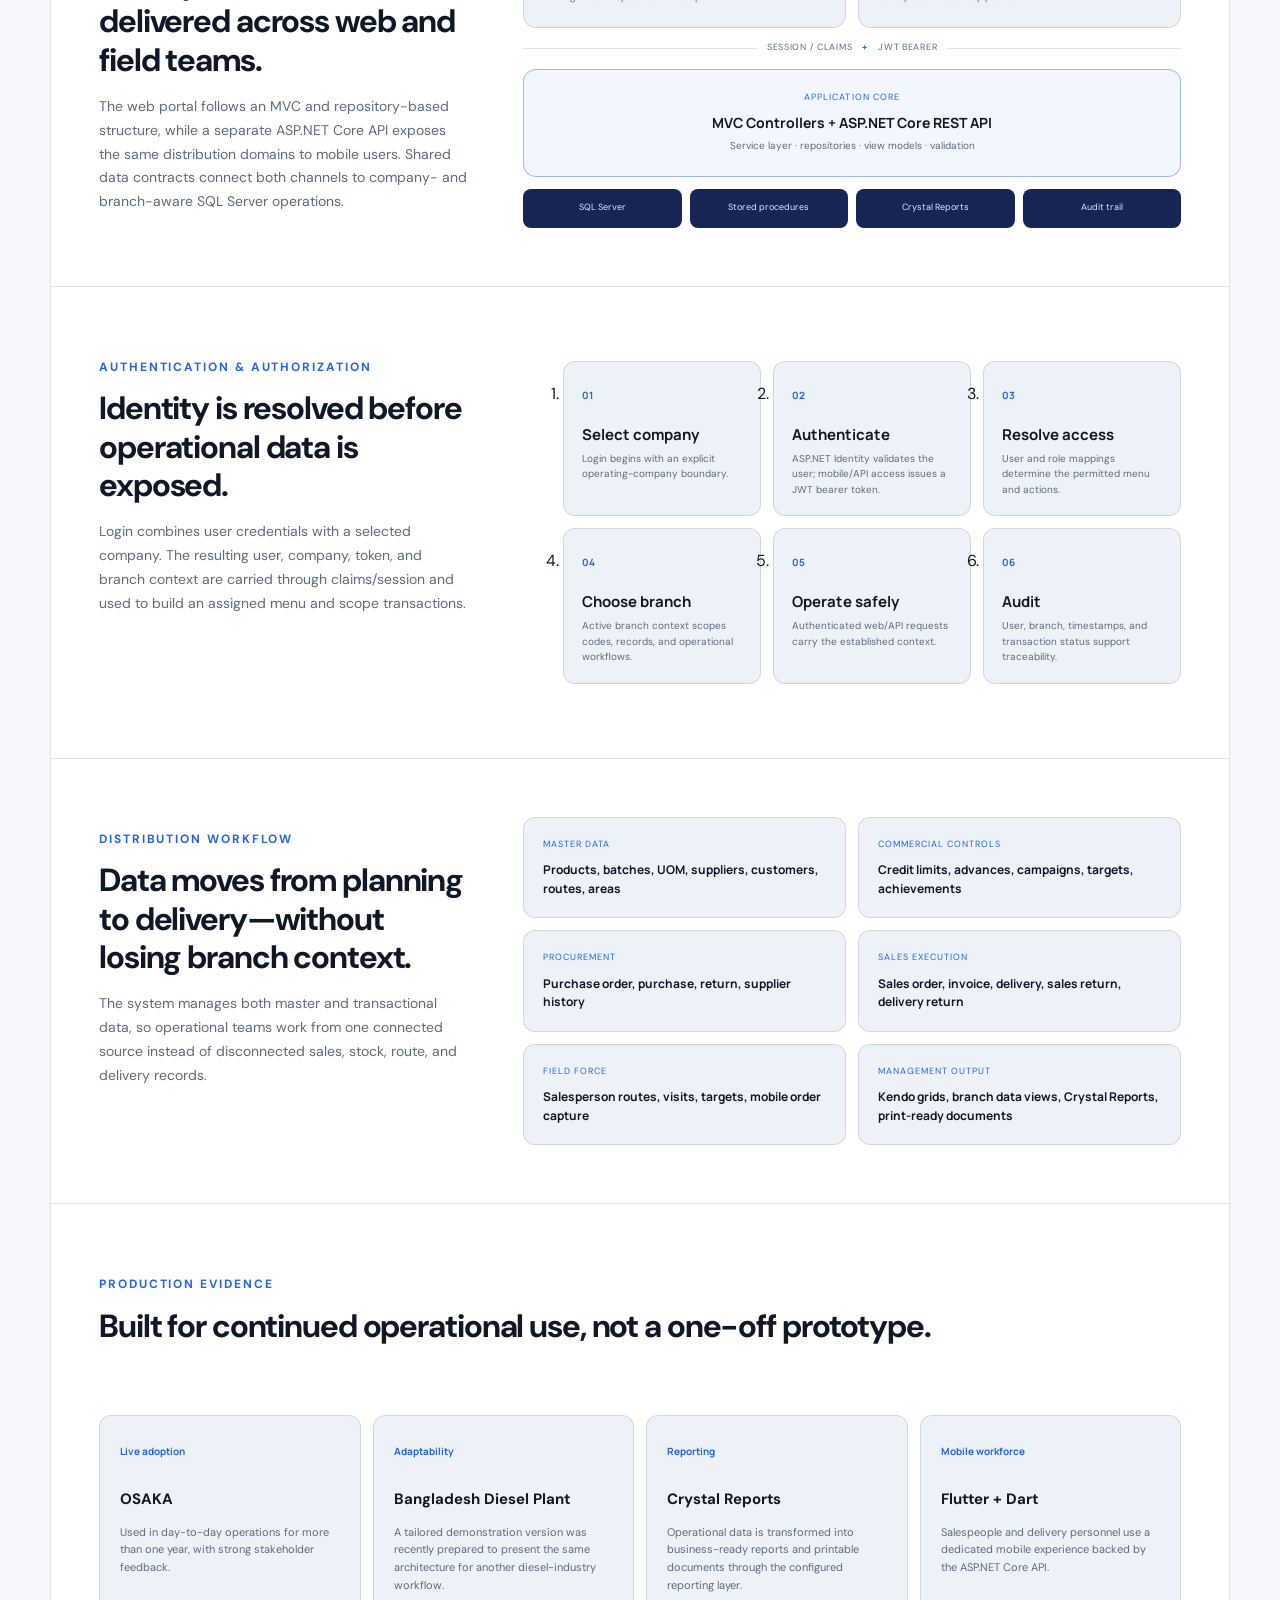
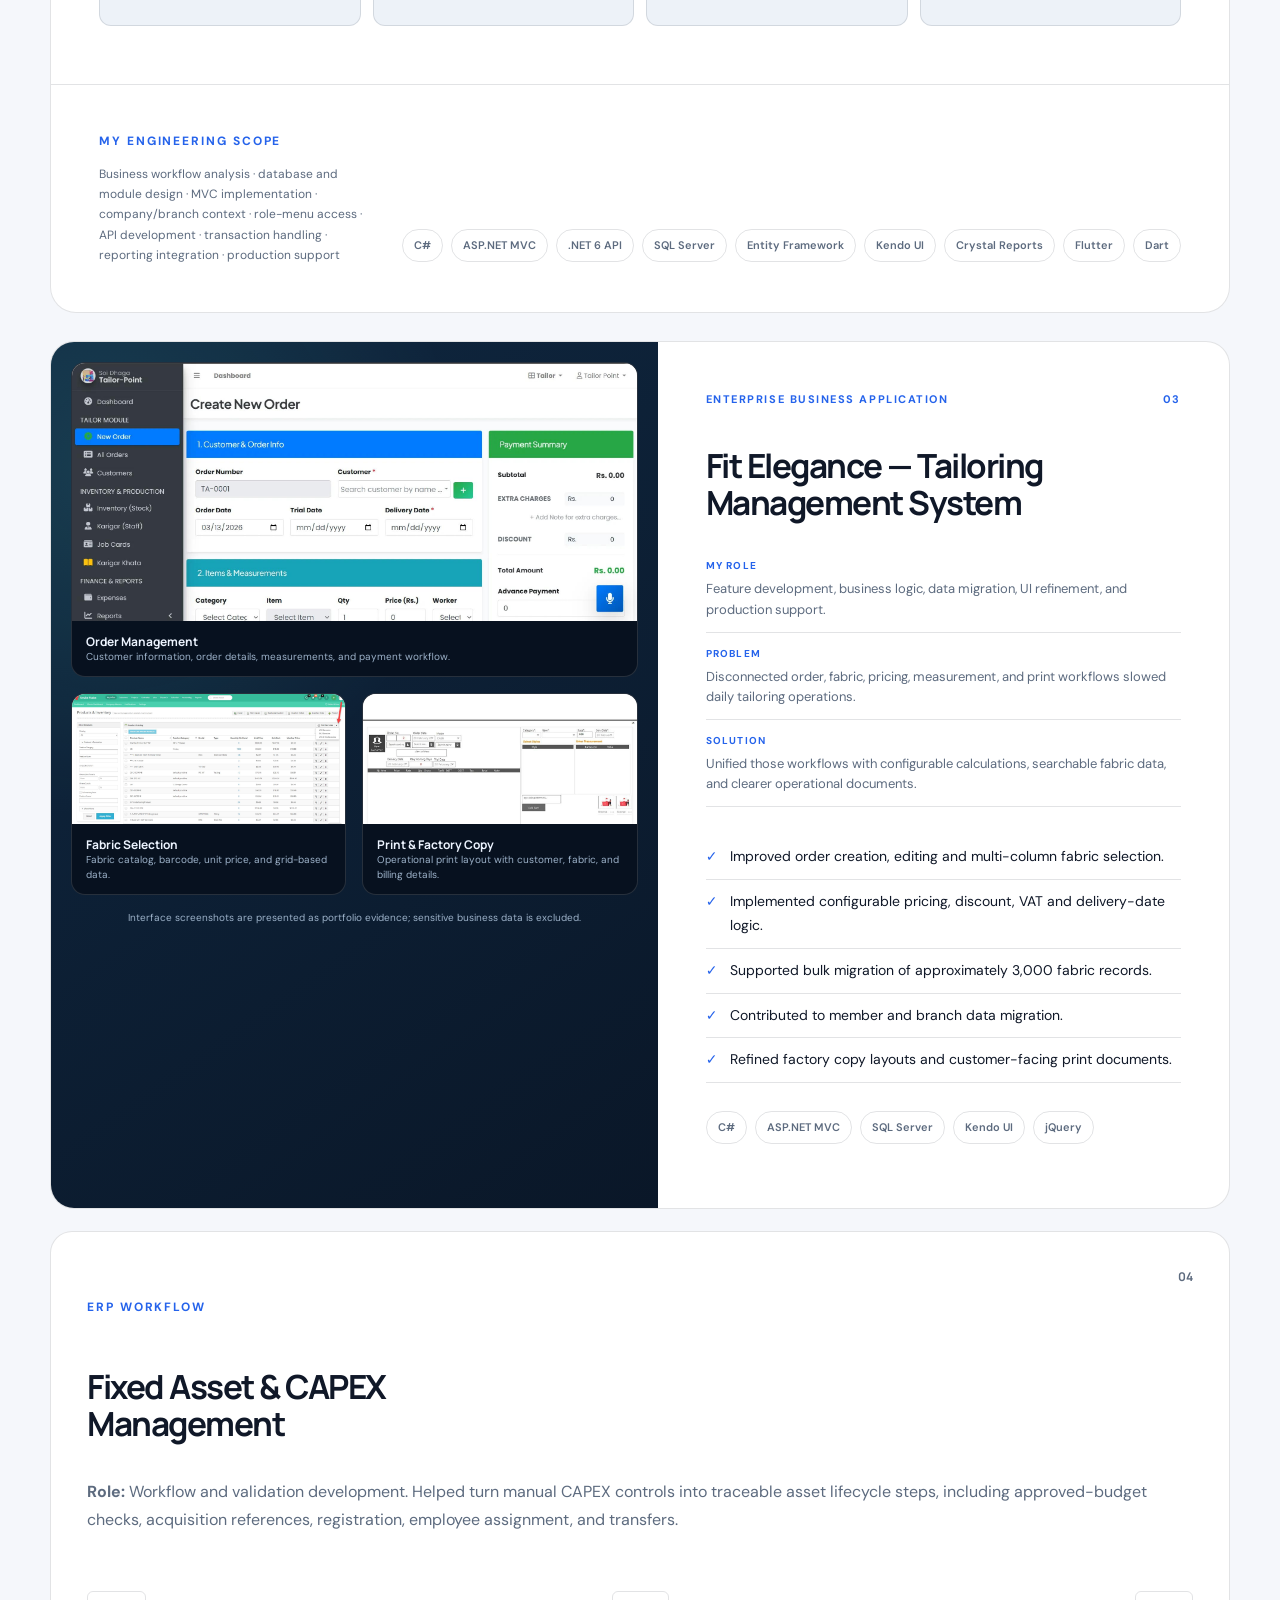
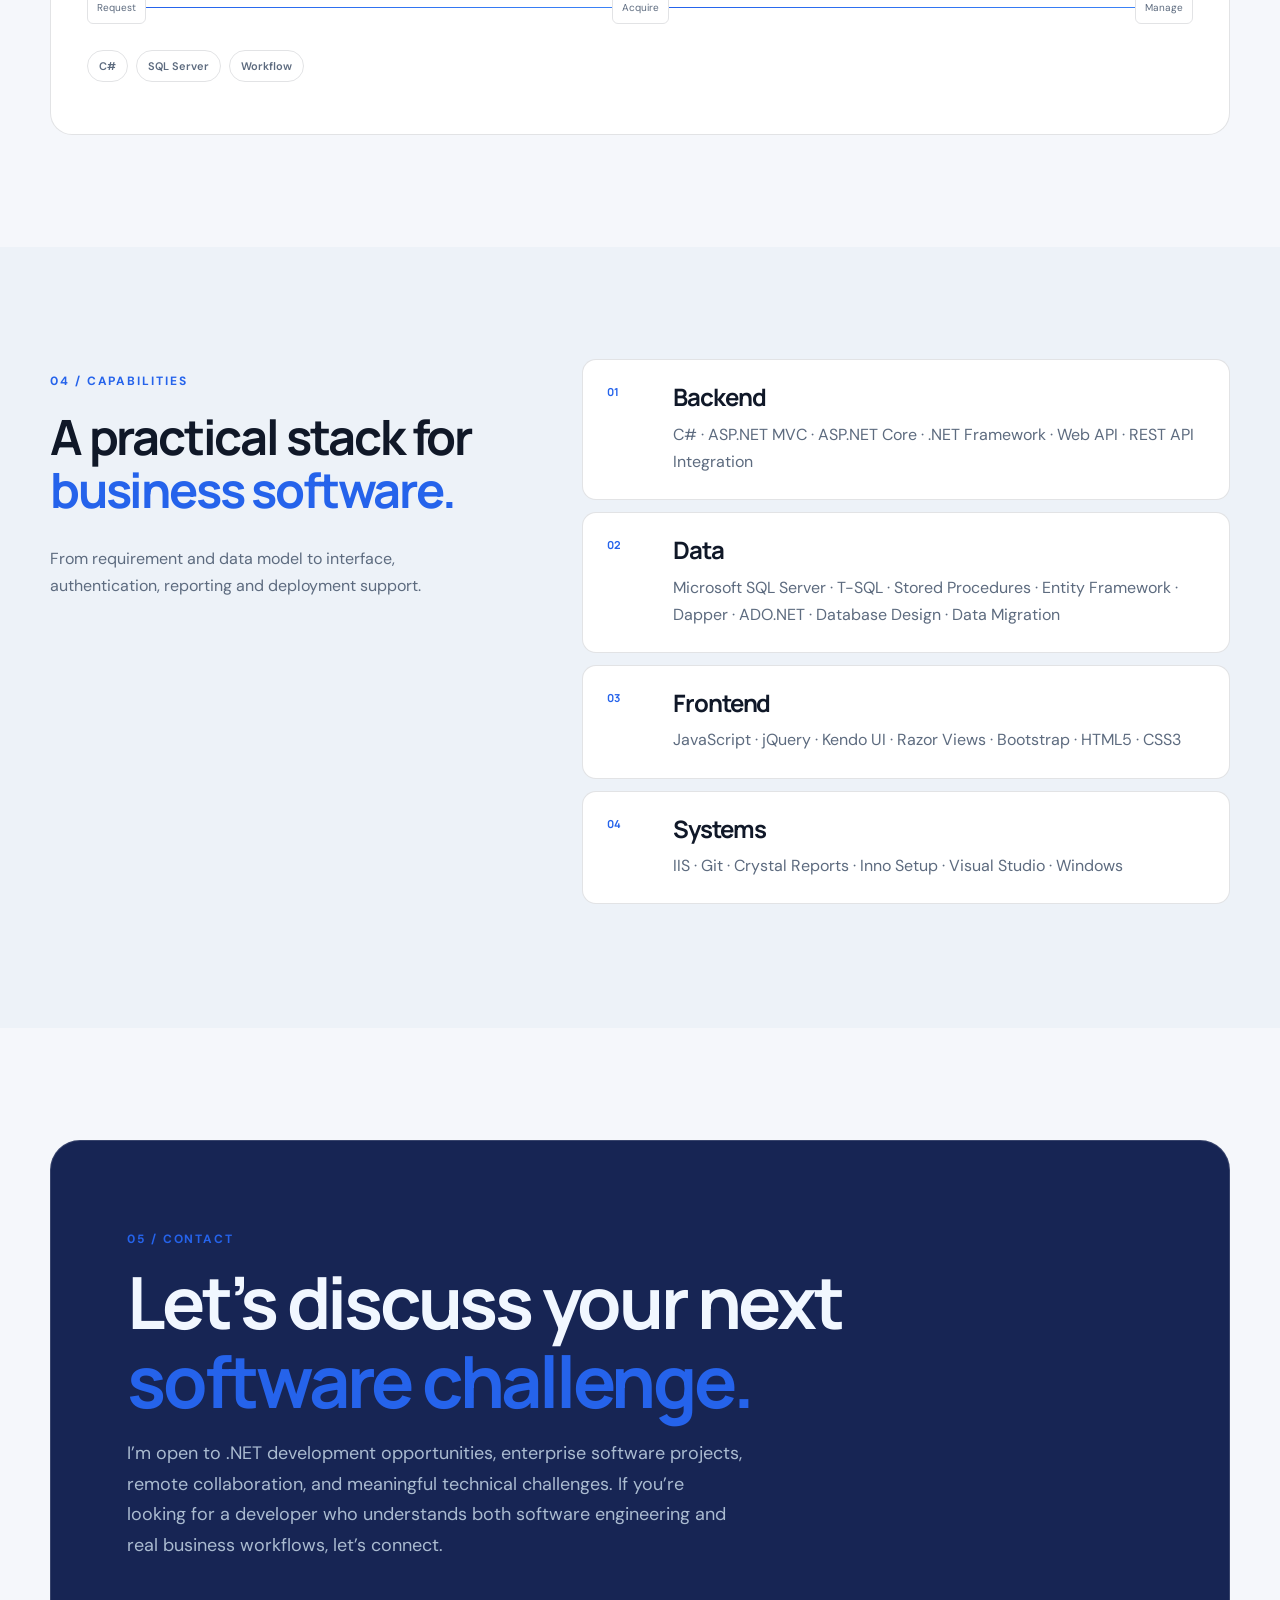
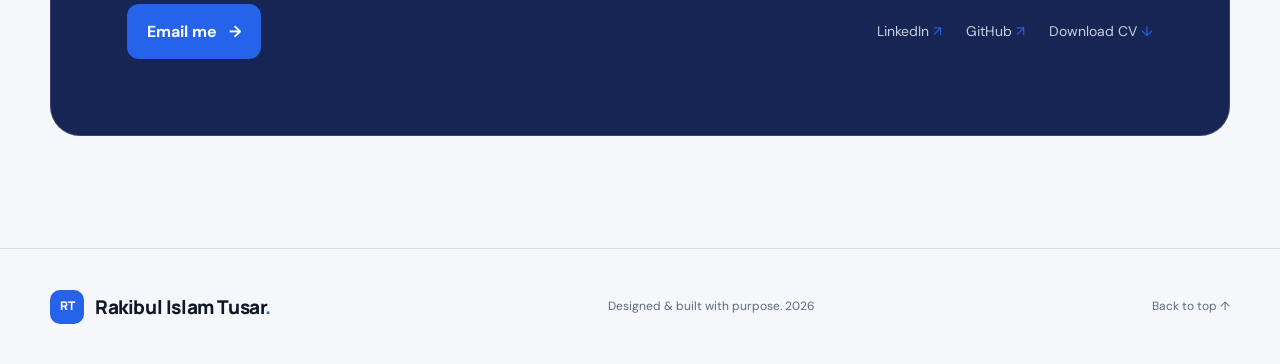
==== commit e097f90f: "feat: add new portfolio styling and DMS case study screenshots" ====
--- a/index.html
+++ b/index.html
@@ -198,7 +198,7 @@
           <p>Architecture decisions, workflow design, and production-oriented implementation&mdash;shown with enough technical depth to explain how each system works.</p>
         </div>
 
-        <article class="case-study reveal" aria-labelledby="stylemart-title">
+        <article class="case-study" aria-labelledby="stylemart-title">
           <div class="case-study-hero">
             <div class="case-study-copy">
               <div class="project-kicker"><span>Independent full-stack case study</span><span>01</span></div>
@@ -228,6 +228,43 @@
             <div class="security-disclosure"><strong>Honest deployment status</strong><p>The hardened source and release package passed build, Razor precompile, local runtime, and dependency-advisory checks. The current public Somee deployment is an older build and does not yet include every hardening change; HTTPS, secret rotation, redeployment, and a final live VAPT retest remain required before describing production as fully secured.</p></div>
           </div>
           <div class="case-study-footer"><div><p class="mini-label">Engineering scope</p><p>Catalog &amp; variants &middot; cart &amp; checkout &middot; customer accounts &middot; order lifecycle &middot; inventory ledger &middot; campaigns &amp; coupons &middot; payments &amp; returns &middot; support &amp; notifications &middot; admin operations &middot; finance reporting</p></div><ul class="tech-list"><li>C#</li><li>.NET Framework 4.8</li><li>ASP.NET MVC 5</li><li>SQL Server</li><li>Dapper</li><li>Bootstrap</li><li>jQuery</li></ul></div>
+        </article>
+
+        <article class="case-study dms-case-study" aria-labelledby="dms-title">
+          <div class="case-study-hero">
+            <div class="case-study-copy">
+              <div class="project-kicker"><span>Production distribution platform</span><span>02</span></div>
+              <p class="case-study-status"><span></span> In live use for 1+ year</p>
+              <h3 id="dms-title">OSAKA Distribution Management System</h3>
+              <p class="case-study-lead">A full distribution operations platform built for OSAKA and used in live operations for more than a year. I designed the system around company and branch context, role-controlled menus, master data, sales and purchase lifecycles, field operations, and management reporting. The solution later became the basis of a tailored demonstration for Bangladesh Diesel Plant.</p>
+              <div class="case-study-actions"><a class="button" href="https://dev-dms.shampanlab.com/" target="_blank" rel="noopener noreferrer">View live demo <span aria-hidden="true">&nearr;</span></a><a class="text-link" href="#dms-architecture">Explore system design <span aria-hidden="true">&darr;</span></a></div>
+              <p class="demo-note">Demo login details are shared privately with authorized reviewers and are not published here.</p>
+            </div>
+            <figure class="storefront-shot dms-shot"><a href="assets/images/dms-company-login.png" target="_blank" rel="noopener"><img src="assets/images/dms-company-login.png" alt="DMS secure login interface with company selection" loading="lazy" width="1440" height="1000"></a><figcaption><strong>Company-aware access</strong><span>User authentication begins inside an explicit company context.</span></figcaption></figure>
+          </div>
+          <div class="case-study-summary"><div><span>Production proof</span><strong>1+ year live use</strong></div><div><span>Web platform</span><strong>ASP.NET MVC</strong></div><div><span>Service layer</span><strong>ASP.NET Core 6 API</strong></div><div><span>Field client</span><strong>Flutter / Dart</strong></div></div>
+          <div class="case-study-section" id="dms-architecture">
+            <div class="case-study-heading"><p class="mini-label">System architecture</p><h4>One operational core, delivered across web and field teams.</h4><p>The web portal follows an MVC and repository-based structure, while a separate ASP.NET Core API exposes the same distribution domains to mobile users. Shared data contracts connect both channels to company- and branch-aware SQL Server operations.</p></div>
+            <div class="platform-map" role="img" aria-label="DMS architecture with web users and Flutter field users connecting through MVC and REST API layers to services, repositories, SQL Server, and Crystal Reports">
+              <div class="platform-client"><span>Back office</span><strong>ASP.NET MVC Web Portal</strong><small>Management &middot; operations &middot; setup</small></div><div class="platform-client"><span>Field operations</span><strong>Flutter Mobile App</strong><small>Salesperson &middot; delivery person</small></div>
+              <div class="platform-connector"><i></i><span>Session / Claims</span><b>+</b><span>JWT Bearer</span><i></i></div>
+              <div class="platform-core"><span>Application core</span><strong>MVC Controllers + ASP.NET Core REST API</strong><small>Service layer &middot; repositories &middot; view models &middot; validation</small></div>
+              <div class="platform-output"><span>SQL Server</span><span>Stored procedures</span><span>Crystal Reports</span><span>Audit trail</span></div>
+            </div>
+          </div>
+          <div class="case-study-section workflow-section">
+            <div class="case-study-heading"><p class="mini-label">Authentication &amp; authorization</p><h4>Identity is resolved before operational data is exposed.</h4><p>Login combines user credentials with a selected company. The resulting user, company, token, and branch context are carried through claims/session and used to build an assigned menu and scope transactions.</p></div>
+            <ol class="workflow-track auth-track"><li><span>01</span><strong>Select company</strong><small>Login begins with an explicit operating-company boundary.</small></li><li><span>02</span><strong>Authenticate</strong><small>ASP.NET Identity validates the user; mobile/API access issues a JWT bearer token.</small></li><li><span>03</span><strong>Resolve access</strong><small>User and role mappings determine the permitted menu and actions.</small></li><li><span>04</span><strong>Choose branch</strong><small>Active branch context scopes codes, records, and operational workflows.</small></li><li><span>05</span><strong>Operate safely</strong><small>Authenticated web/API requests carry the established context.</small></li><li><span>06</span><strong>Audit</strong><small>User, branch, timestamps, and transaction status support traceability.</small></li></ol>
+          </div>
+          <div class="case-study-section dms-operations">
+            <div class="case-study-heading"><p class="mini-label">Distribution workflow</p><h4>Data moves from planning to delivery&mdash;without losing branch context.</h4><p>The system manages both master and transactional data, so operational teams work from one connected source instead of disconnected sales, stock, route, and delivery records.</p></div>
+            <div class="domain-grid"><article><span>Master data</span><strong>Products, batches, UOM, suppliers, customers, routes, areas</strong></article><article><span>Commercial controls</span><strong>Credit limits, advances, campaigns, targets, achievements</strong></article><article><span>Procurement</span><strong>Purchase order, purchase, return, supplier history</strong></article><article><span>Sales execution</span><strong>Sales order, invoice, delivery, sales return, delivery return</strong></article><article><span>Field force</span><strong>Salesperson routes, visits, targets, mobile order capture</strong></article><article><span>Management output</span><strong>Kendo grids, branch data views, Crystal Reports, print-ready documents</strong></article></div>
+          </div>
+          <div class="case-study-section security-section">
+            <div class="case-study-heading"><p class="mini-label">Production evidence</p><h4>Built for continued operational use, not a one-off prototype.</h4></div>
+            <div class="security-grid proof-grid"><article><span>Live adoption</span><h5>OSAKA</h5><p>Used in day-to-day operations for more than one year, with strong stakeholder feedback.</p></article><article><span>Adaptability</span><h5>Bangladesh Diesel Plant</h5><p>A tailored demonstration version was recently prepared to present the same architecture for another diesel-industry workflow.</p></article><article><span>Reporting</span><h5>Crystal Reports</h5><p>Operational data is transformed into business-ready reports and printable documents through the configured reporting layer.</p></article><article><span>Mobile workforce</span><h5>Flutter + Dart</h5><p>Salespeople and delivery personnel use a dedicated mobile experience backed by the ASP.NET Core API.</p></article></div>
+          </div>
+          <div class="case-study-footer"><div><p class="mini-label">My engineering scope</p><p>Business workflow analysis &middot; database and module design &middot; MVC implementation &middot; company/branch context &middot; role-menu access &middot; API development &middot; transaction handling &middot; reporting integration &middot; production support</p></div><ul class="tech-list"><li>C#</li><li>ASP.NET MVC</li><li>.NET 6 API</li><li>SQL Server</li><li>Entity Framework</li><li>Kendo UI</li><li>Crystal Reports</li><li>Flutter</li><li>Dart</li></ul></div>
         </article>
 
         <article class="project project-featured reveal">
@@ -254,7 +291,7 @@
             </div>
             <p class="gallery-note">Interface screenshots are presented as portfolio evidence; sensitive business data is excluded.</p>
           </div>          <div class="project-copy">
-            <div class="project-kicker"><span>Enterprise business application</span><span>02</span></div>
+            <div class="project-kicker"><span>Enterprise business application</span><span>03</span></div>
             <h3>Fit Elegance &mdash; Tailoring Management System</h3>
             <dl class="project-facts"><div><dt>My role</dt><dd>Feature development, business logic, data migration, UI refinement, and production support.</dd></div><div><dt>Problem</dt><dd>Disconnected order, fabric, pricing, measurement, and print workflows slowed daily tailoring operations.</dd></div><div><dt>Solution</dt><dd>Unified those workflows with configurable calculations, searchable fabric data, and clearer operational documents.</dd></div></dl>
             <ul class="contribution-list">
@@ -271,21 +308,12 @@
         <div class="project-grid">
           <article class="project-card optional-image-card reveal">
             <img class="project-card-shot" data-optional-src="assets/images/fixed-asset.webp" alt="Anonymized Fixed Asset and CAPEX interface" loading="lazy" width="1200" height="750">
-            <div class="project-card-number">03</div>
+            <div class="project-card-number">04</div>
             <p class="project-type">ERP workflow</p>
             <h3>Fixed Asset & CAPEX Management</h3>
             <p><strong>Role:</strong> Workflow and validation development. Helped turn manual CAPEX controls into traceable asset lifecycle steps, including approved-budget checks, acquisition references, registration, employee assignment, and transfers.</p>
             <div class="mini-flow" aria-hidden="true"><span>Request</span><i></i><span>Acquire</span><i></i><span>Manage</span></div>
             <ul class="tech-list"><li>C#</li><li>SQL Server</li><li>Workflow</li></ul>
-          </article>
-          <article class="project-card optional-image-card reveal">
-            <img class="project-card-shot" data-optional-src="assets/images/dms.webp" alt="Anonymized Distribution Management System interface" loading="lazy" width="1200" height="750">
-            <div class="project-card-number">04</div>
-            <p class="project-type">Business application</p>
-            <h3>Distribution Management System</h3>
-            <p><strong>Role:</strong> Feature development and maintenance. Supported reliable order processing through database-driven workflows, validation, troubleshooting, and ongoing production improvements.</p>
-            <div class="bars" aria-hidden="true"><span style="--h:42%"></span><span style="--h:64%"></span><span style="--h:51%"></span><span style="--h:82%"></span><span style="--h:70%"></span><span style="--h:95%"></span></div>
-            <ul class="tech-list"><li>Order Management</li><li>ASP.NET</li><li>SQL Server</li></ul>
           </article>
         </div>
       </div>
--- a/assets/site.css
+++ b/assets/site.css
@@ -74,6 +74,10 @@
 @media(max-width:700px){.section{padding:72px 0}.hero{padding-top:56px}.hero-actions{display:grid;grid-template-columns:1fr 1fr;width:100%}.hero-actions .button{width:100%}.hero-visual{min-height:425px}.portrait-card{height:390px}.code-window pre{font-size:10px}.timeline{padding-inline:14px}.timeline-item{grid-template-columns:26px 1fr}.project-grid{grid-template-columns:1fr}.project-visual{min-height:0}.contact-card{border-radius:18px}.social-links{gap:18px}}
 @media(max-width:390px){.hero-actions{grid-template-columns:1fr}.hero-visual{min-height:365px}.portrait-card{height:335px}.hero-visual .code-window{width:90%}.code-window pre{font-size:9px}.site-header .brand>span:last-child{font-size:12px}}
 
+/* OSAKA DMS platform case study */
+.dms-case-study{margin-top:28px}.dms-case-study .case-study-status{color:#2563eb}.dms-case-study .case-study-status span{background:#3b82f6;box-shadow:0 0 0 5px rgba(59,130,246,.12)}.dms-shot img{object-position:center top}.platform-map{display:grid;grid-template-columns:1fr 1fr;gap:12px}.platform-client,.platform-core{padding:20px;border:1px solid var(--line);border-radius:13px;background:var(--surface-2)}.platform-client span,.platform-client strong,.platform-client small,.platform-core span,.platform-core strong,.platform-core small{display:block}.platform-client span,.platform-core span{color:var(--accent);font-size:9px;letter-spacing:.12em;text-transform:uppercase}.platform-client strong,.platform-core strong{margin:8px 0 5px;font:700 14px Manrope,sans-serif}.platform-client small,.platform-core small{color:var(--muted);font-size:10px}.platform-connector{grid-column:1/-1;display:grid;grid-template-columns:1fr auto auto auto 1fr;align-items:center;gap:10px;color:var(--muted);font-size:9px;text-transform:uppercase;letter-spacing:.08em}.platform-connector i{height:1px;background:var(--line)}.platform-connector b{color:var(--accent)}.platform-core{grid-column:1/-1;text-align:center;border-color:rgba(37,99,235,.4);background:rgba(37,99,235,.06)}.platform-output{grid-column:1/-1;display:grid;grid-template-columns:repeat(4,1fr);gap:8px}.platform-output span{padding:11px;border-radius:8px;background:#172554;color:#dbeafe;text-align:center;font-size:9px}.domain-grid{display:grid;grid-template-columns:repeat(2,1fr);gap:12px}.domain-grid article{padding:19px;border:1px solid var(--line);border-radius:12px;background:var(--surface-2)}.domain-grid span,.domain-grid strong{display:block}.domain-grid span{color:var(--accent);font-size:9px;letter-spacing:.11em;text-transform:uppercase}.domain-grid strong{margin-top:9px;font:700 12px/1.55 Manrope,sans-serif}.proof-grid article{background:var(--surface-2)}.project-grid{grid-template-columns:1fr}
+@media(max-width:700px){.platform-map,.domain-grid{grid-template-columns:1fr}.platform-connector,.platform-core,.platform-output{grid-column:1}.platform-output{grid-template-columns:1fr 1fr}.auth-track{grid-template-columns:1fr}}
+
 /* StyleMart architecture case study */
 .case-study{margin:0 0 28px;border:1px solid var(--line);border-radius:26px;background:var(--surface);overflow:hidden}.case-study-hero{display:grid;grid-template-columns:.92fr 1.08fr;gap:52px;align-items:center;padding:48px}.case-study-copy h3{font-size:clamp(2rem,3.4vw,3rem);line-height:1.12;margin:22px 0 18px;letter-spacing:-.045em}.case-study-lead{color:var(--muted);font-size:15px}.case-study-status{display:flex;align-items:center;gap:8px;margin:24px 0 0;color:#16a34a;font-size:11px;font-weight:800;text-transform:uppercase;letter-spacing:.12em}.case-study-status span{width:8px;height:8px;border-radius:50%;background:#22c55e;box-shadow:0 0 0 5px rgba(34,197,94,.12)}.case-study-actions{display:flex;align-items:center;gap:20px;margin-top:28px}.text-link{color:var(--accent);font-size:13px;font-weight:700}.demo-note{margin:13px 0 0;color:var(--muted);font-size:10px}.storefront-shot{margin:0;border:1px solid var(--line);border-radius:18px;overflow:hidden;background:var(--surface-2);box-shadow:var(--shadow)}.storefront-shot a{display:block;height:360px;overflow:hidden}.storefront-shot img{display:block;width:100%;height:100%;object-fit:cover;object-position:top}.storefront-shot figcaption{display:flex;justify-content:space-between;gap:18px;padding:14px 16px;font-size:11px}.storefront-shot figcaption span{color:var(--muted);text-align:right}
 .case-study-summary{display:grid;grid-template-columns:repeat(4,1fr);border-top:1px solid var(--line);border-bottom:1px solid var(--line);background:var(--surface-2)}.case-study-summary div{padding:22px 24px;border-right:1px solid var(--line)}.case-study-summary div:last-child{border:0}.case-study-summary span,.case-study-summary strong{display:block}.case-study-summary span{color:var(--muted);font-size:9px;text-transform:uppercase;letter-spacing:.13em}.case-study-summary strong{margin-top:5px;font:700 13px Manrope,sans-serif}.case-study-section{display:grid;grid-template-columns:.72fr 1.28fr;gap:54px;padding:58px 48px;border-bottom:1px solid var(--line);scroll-margin-top:92px}.case-study-heading h4{font-size:clamp(1.65rem,2.5vw,2.25rem);line-height:1.2;margin:12px 0 16px;letter-spacing:-.035em}.case-study-heading>p:last-child{color:var(--muted);font-size:14px}
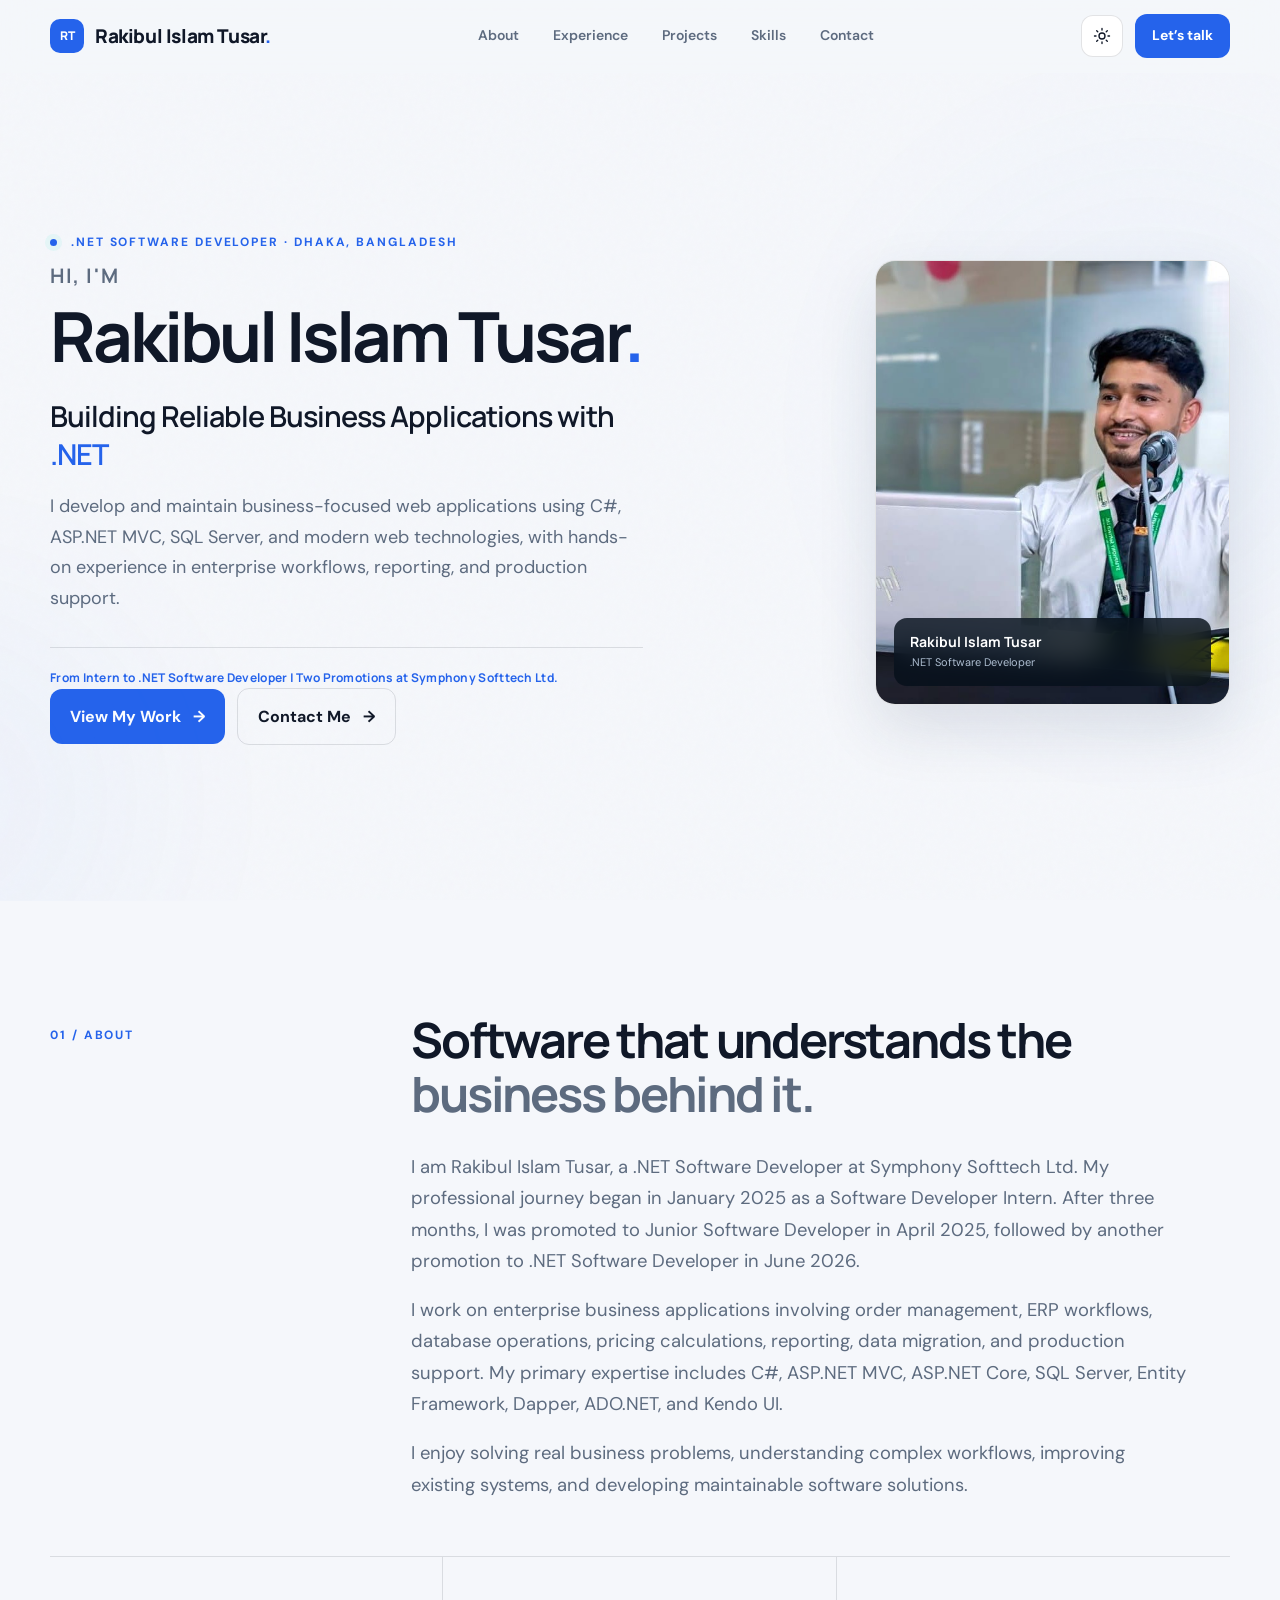
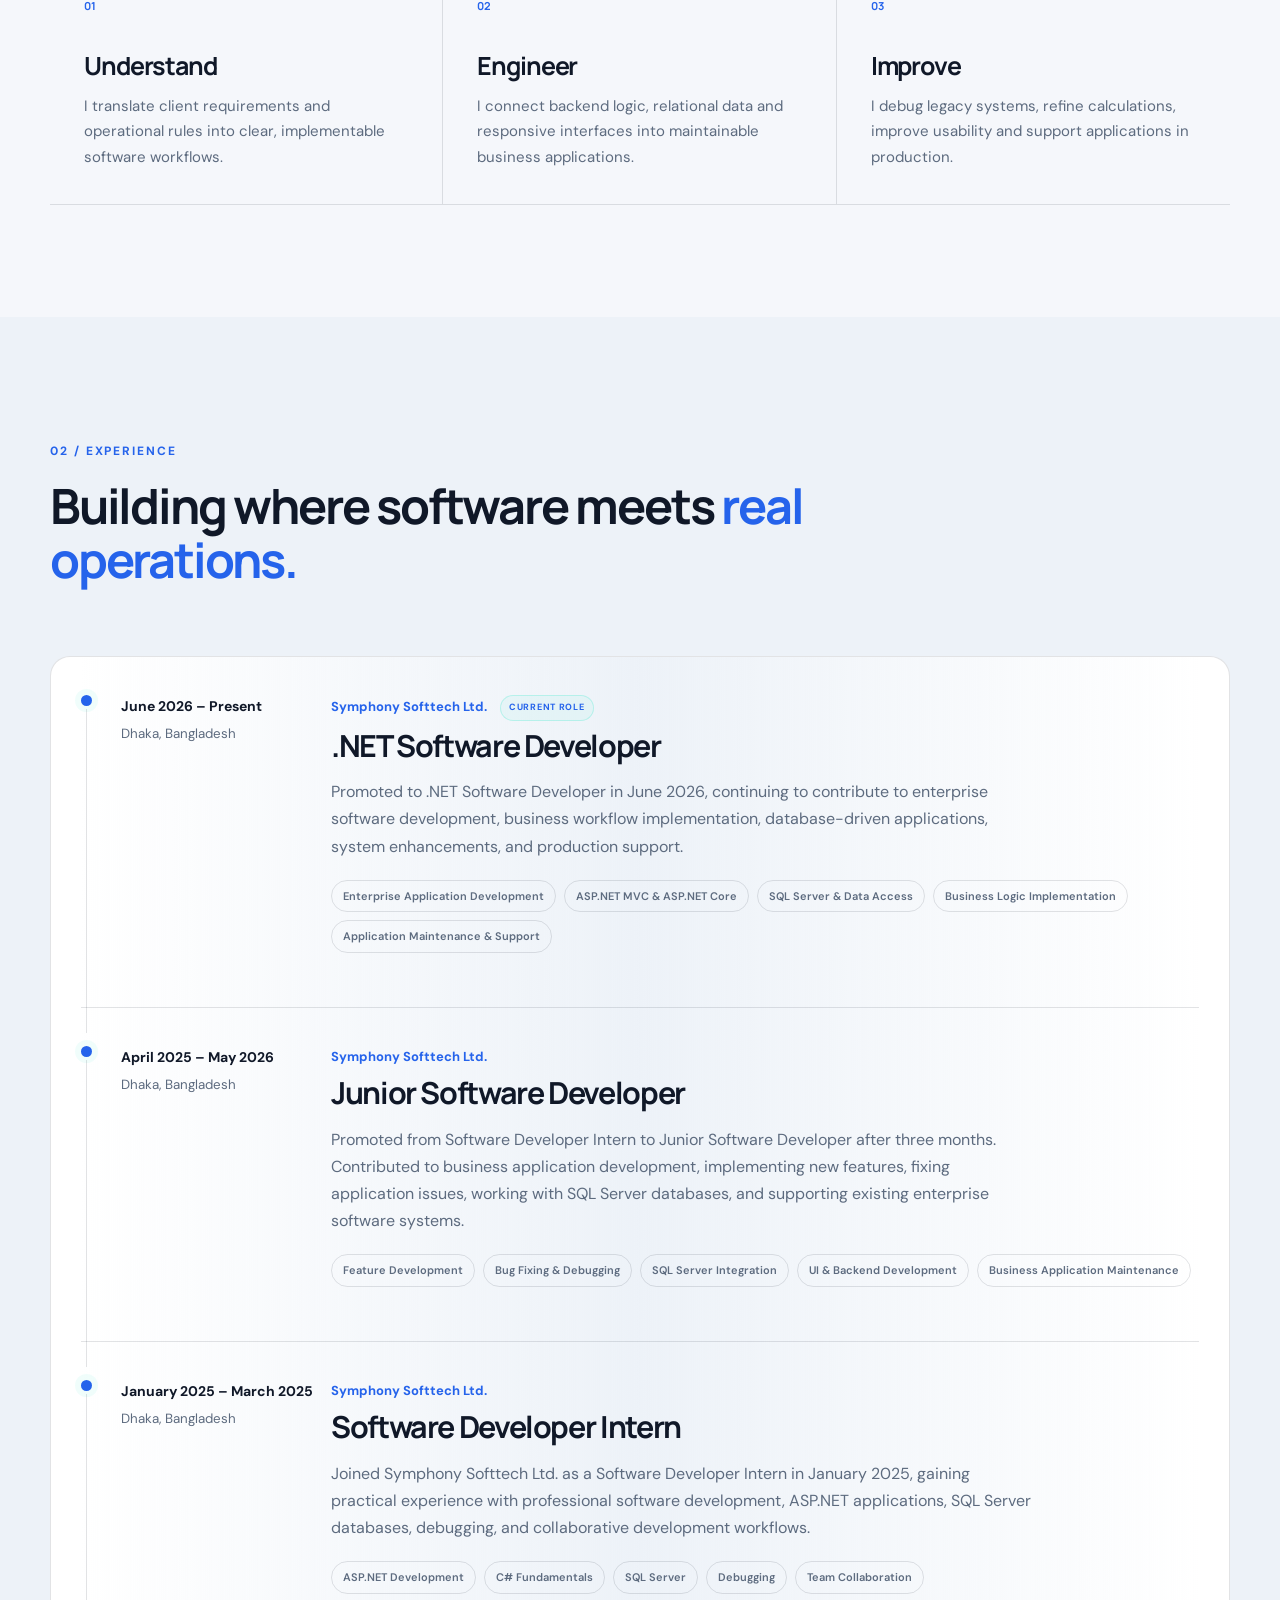
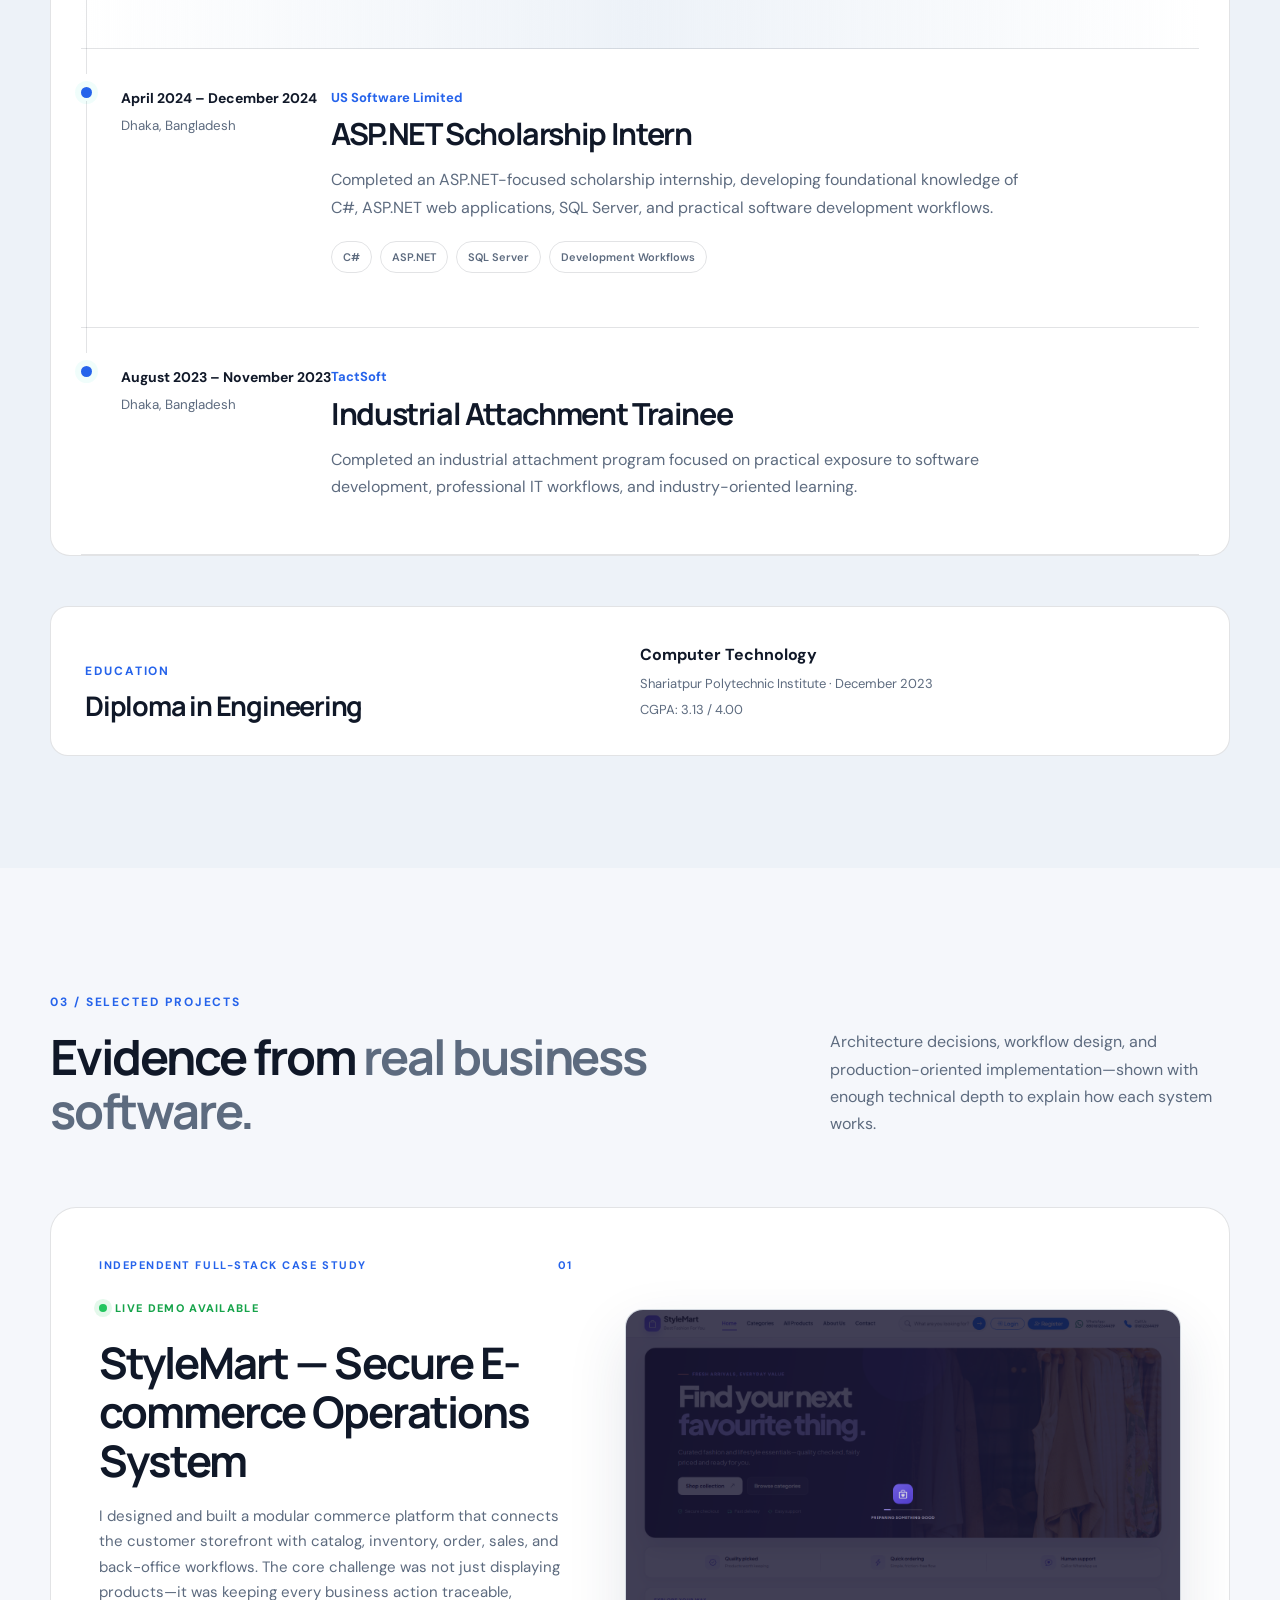
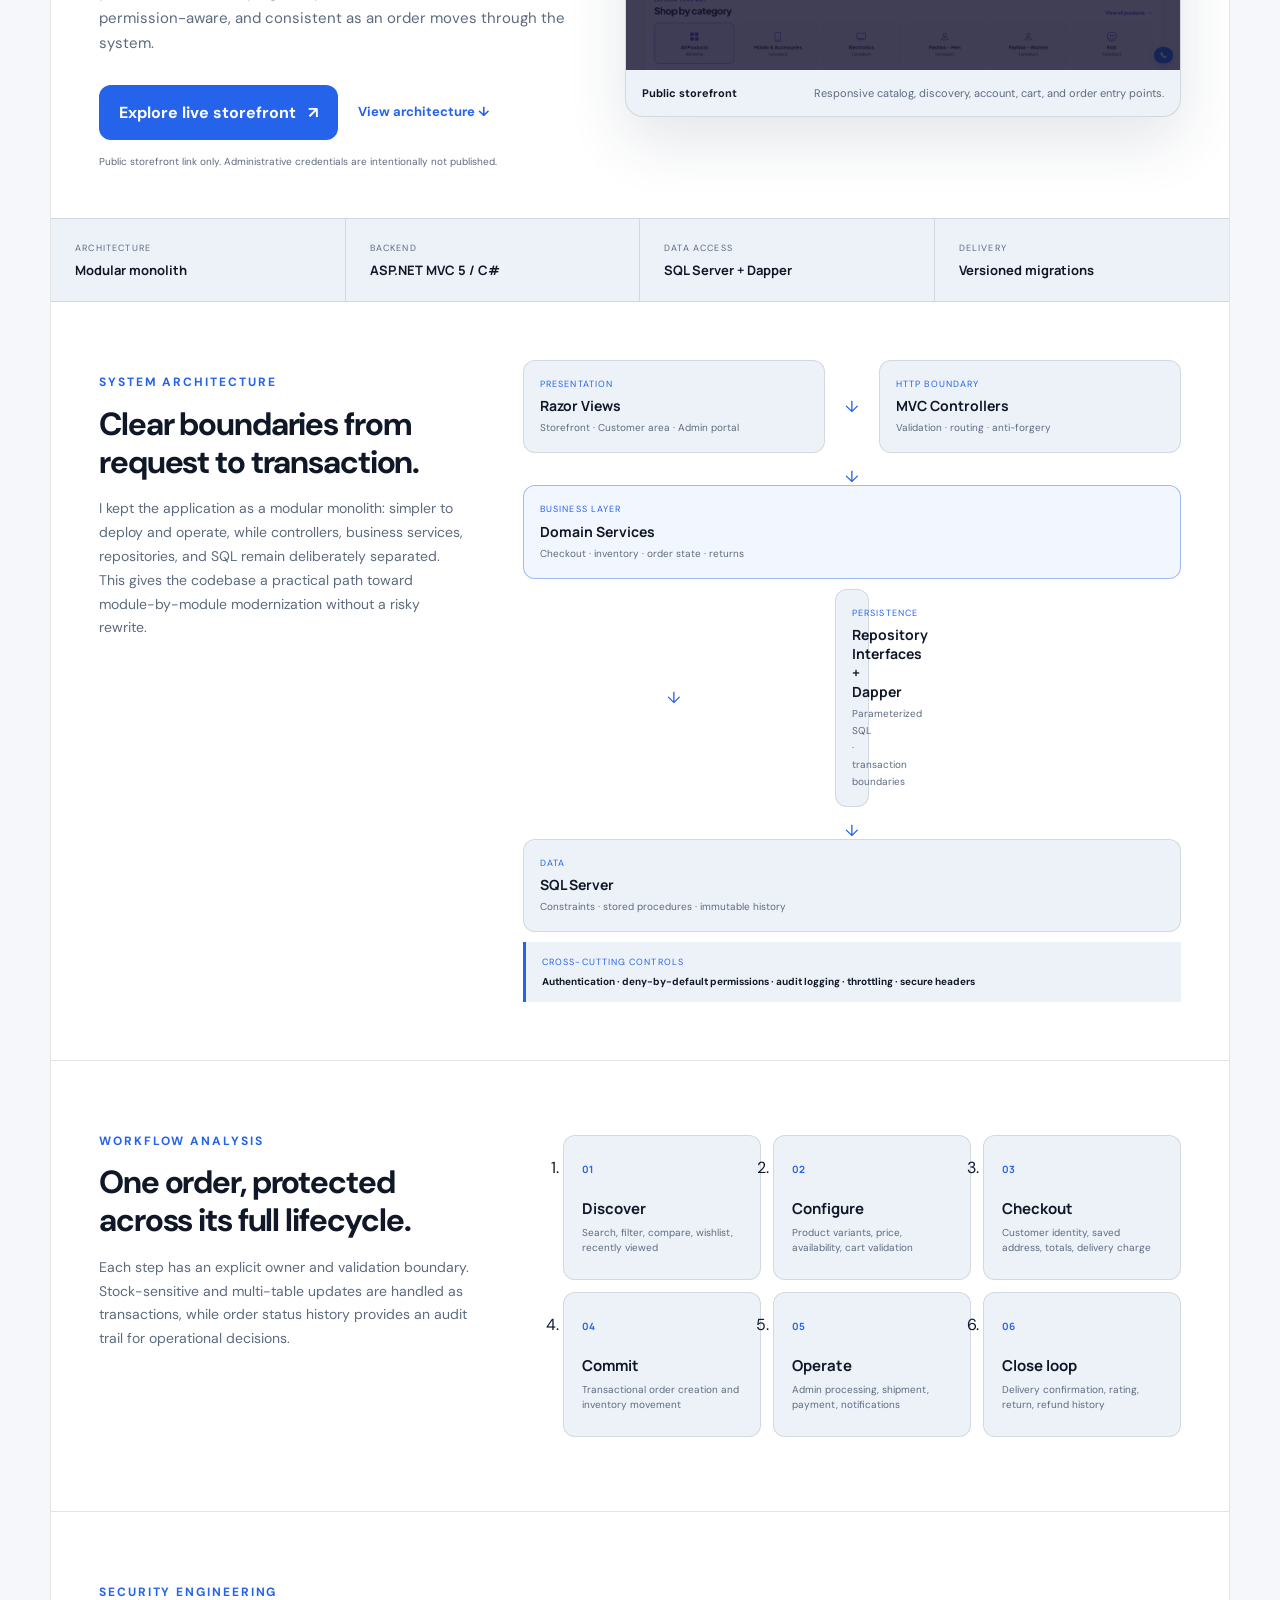
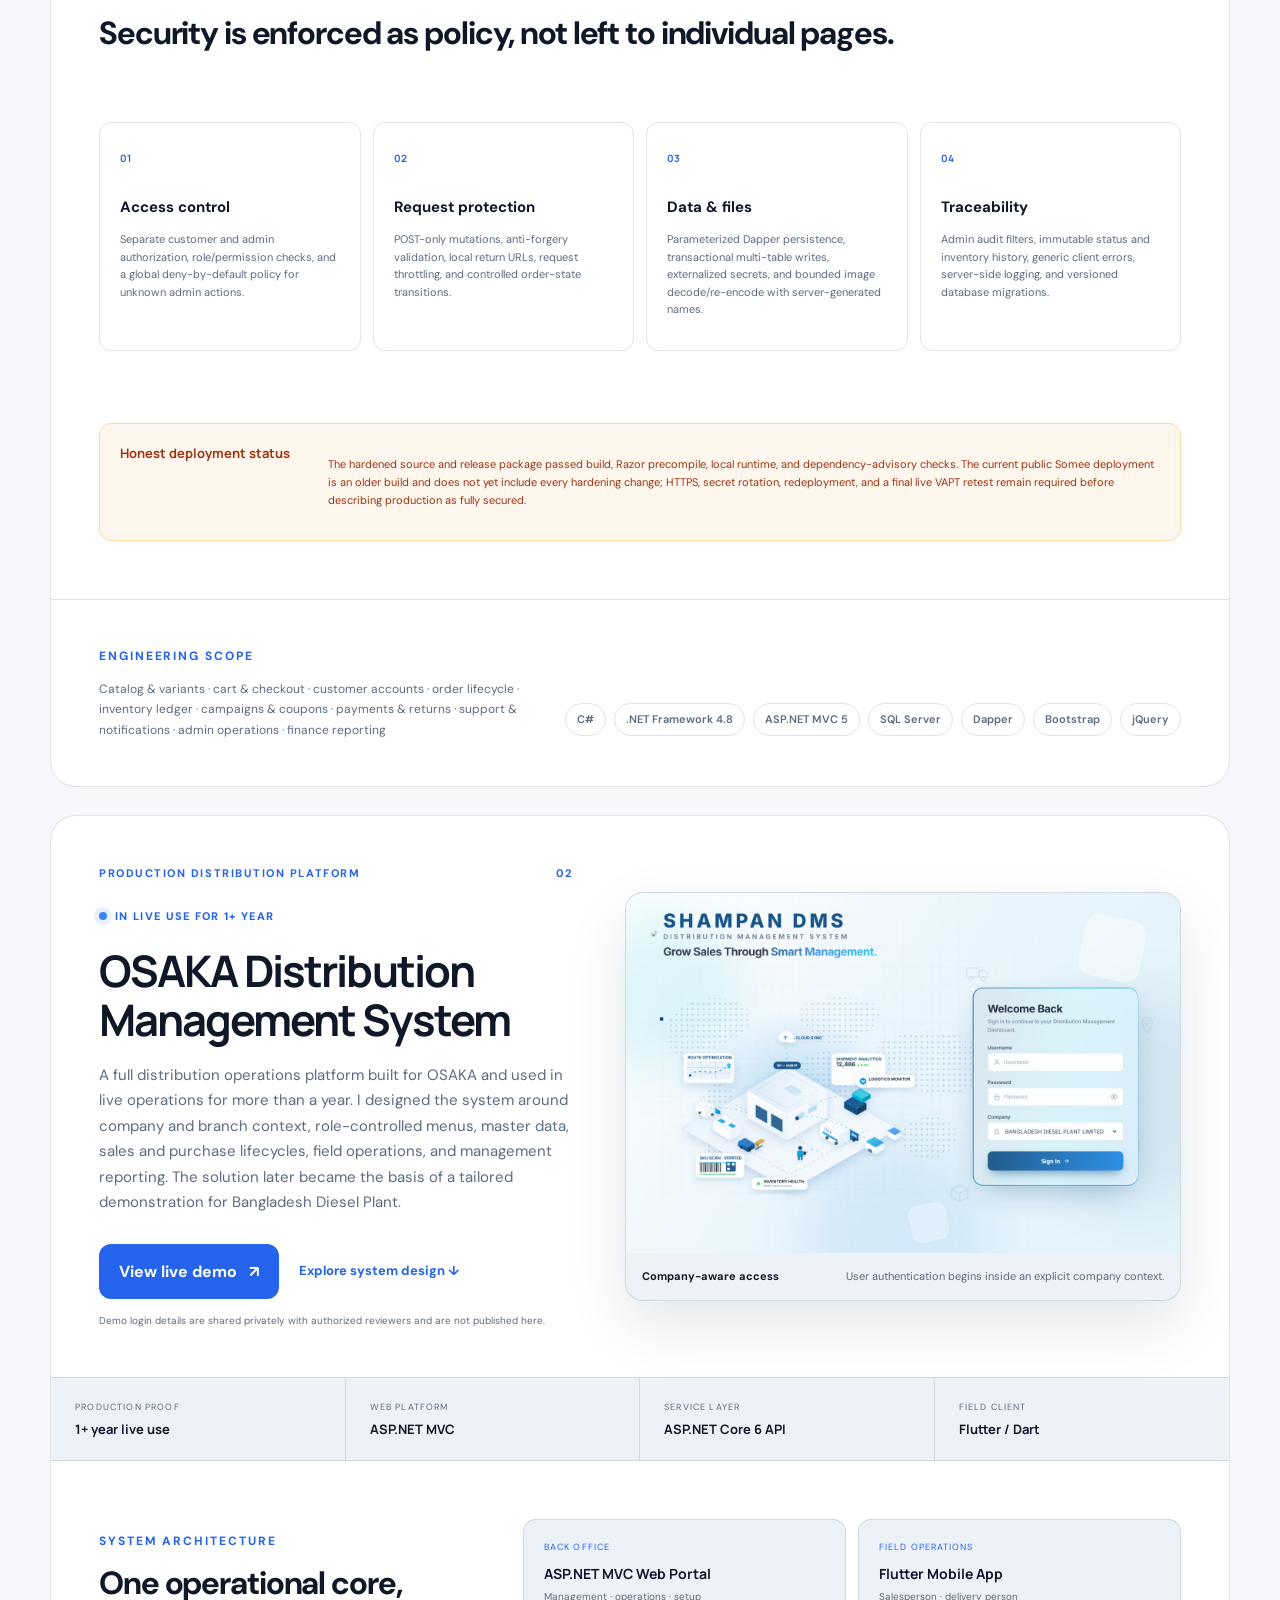
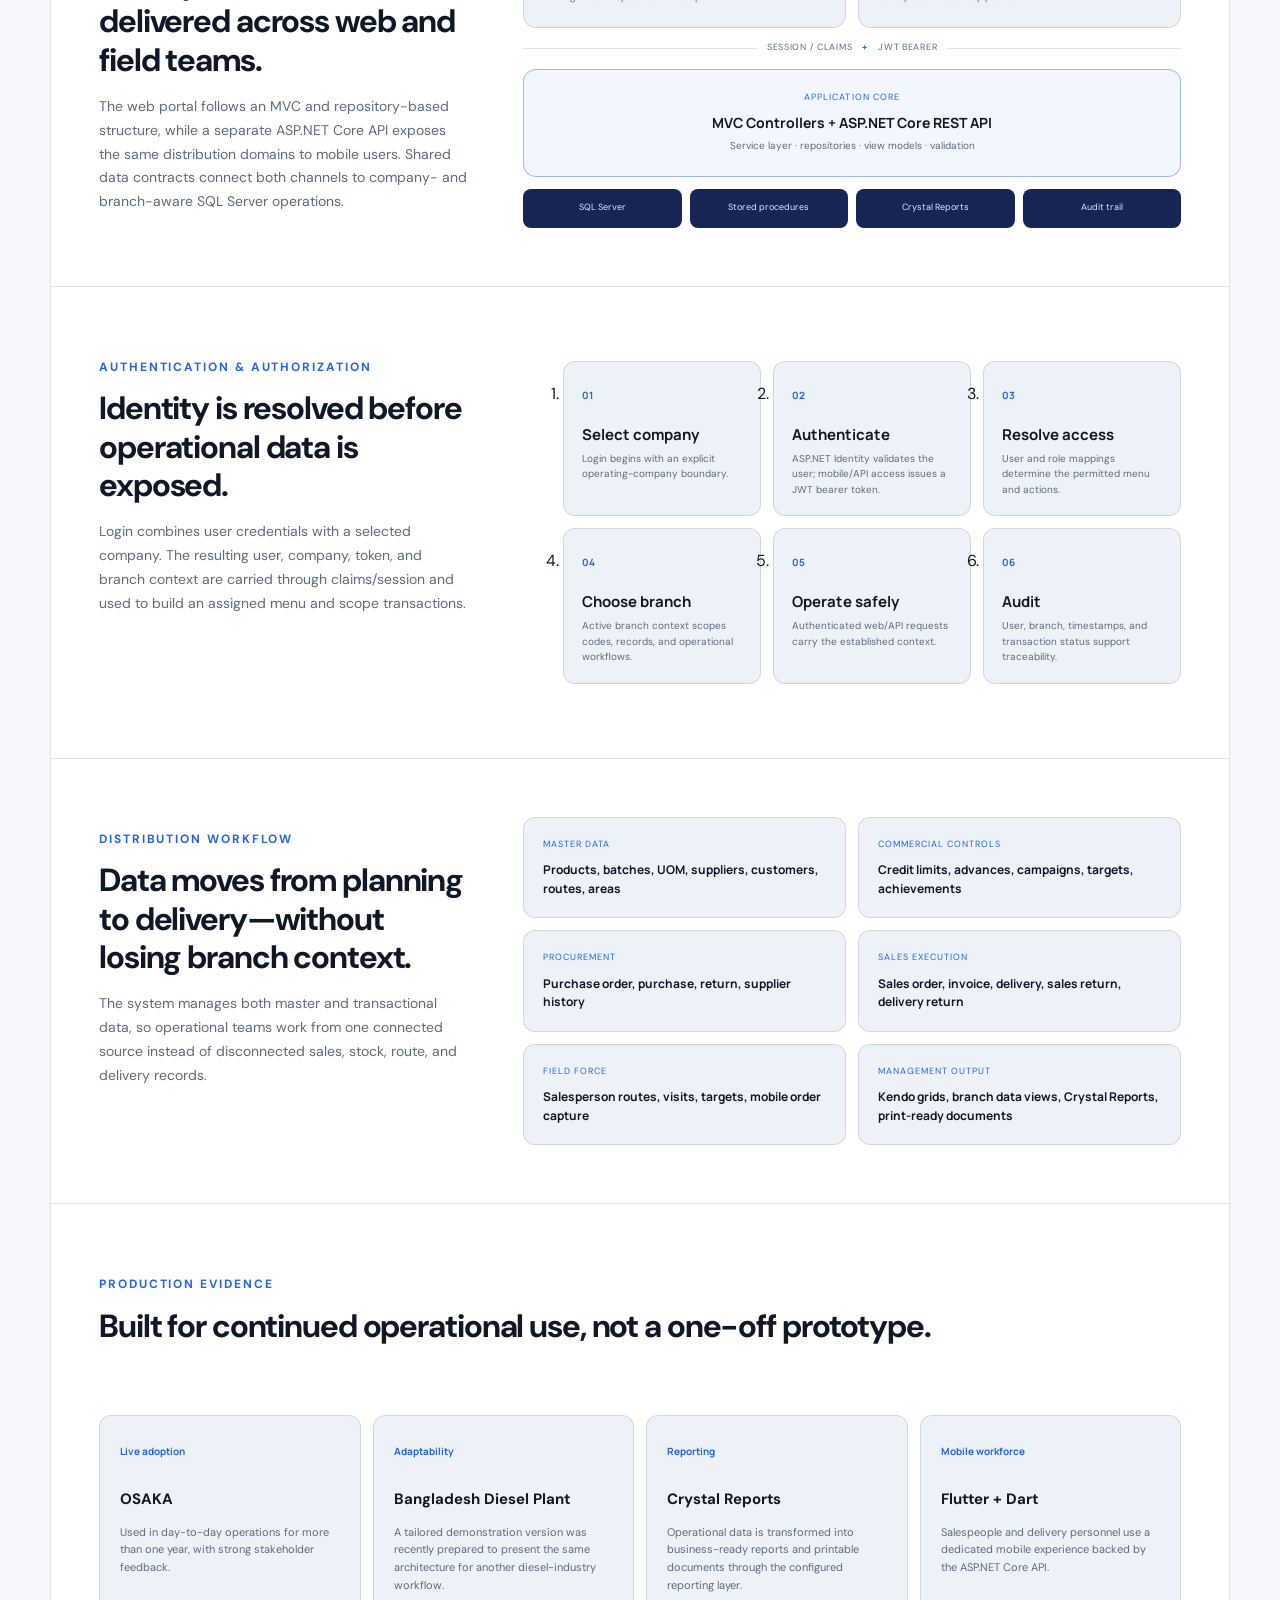
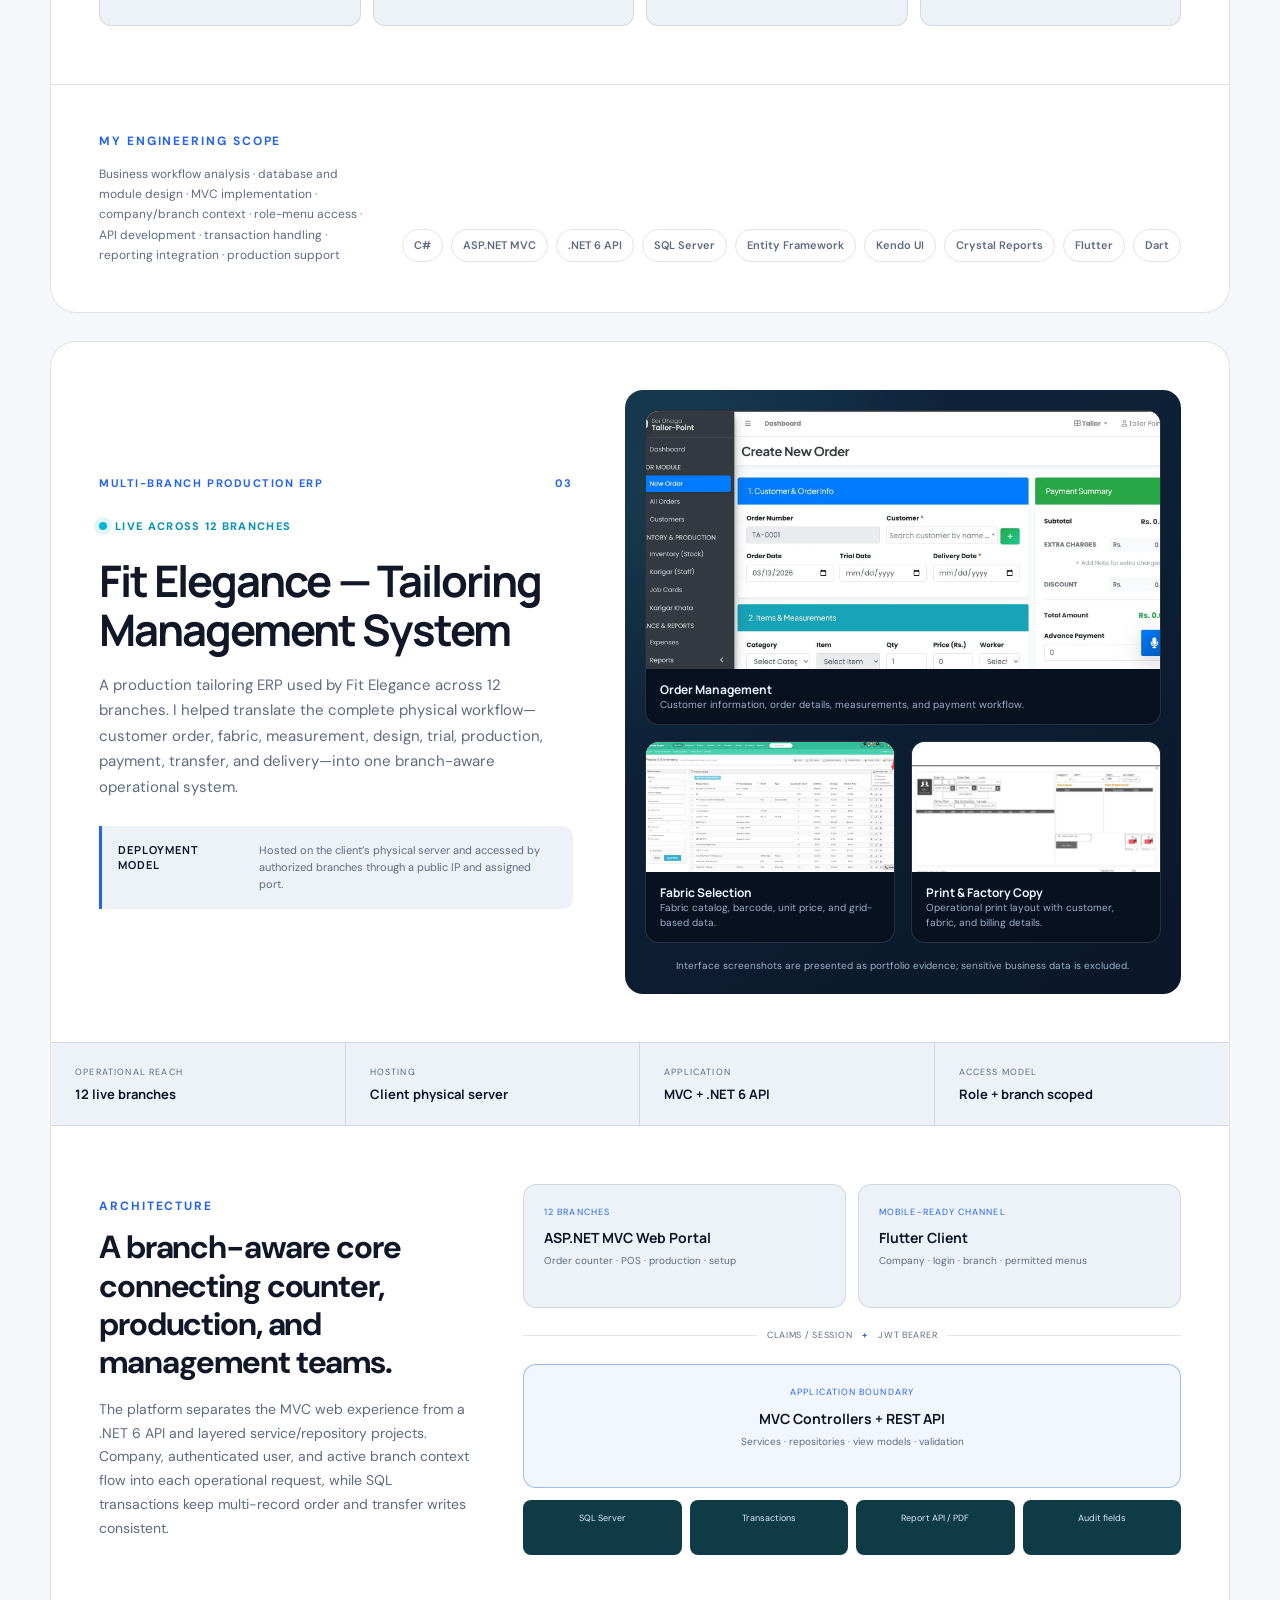
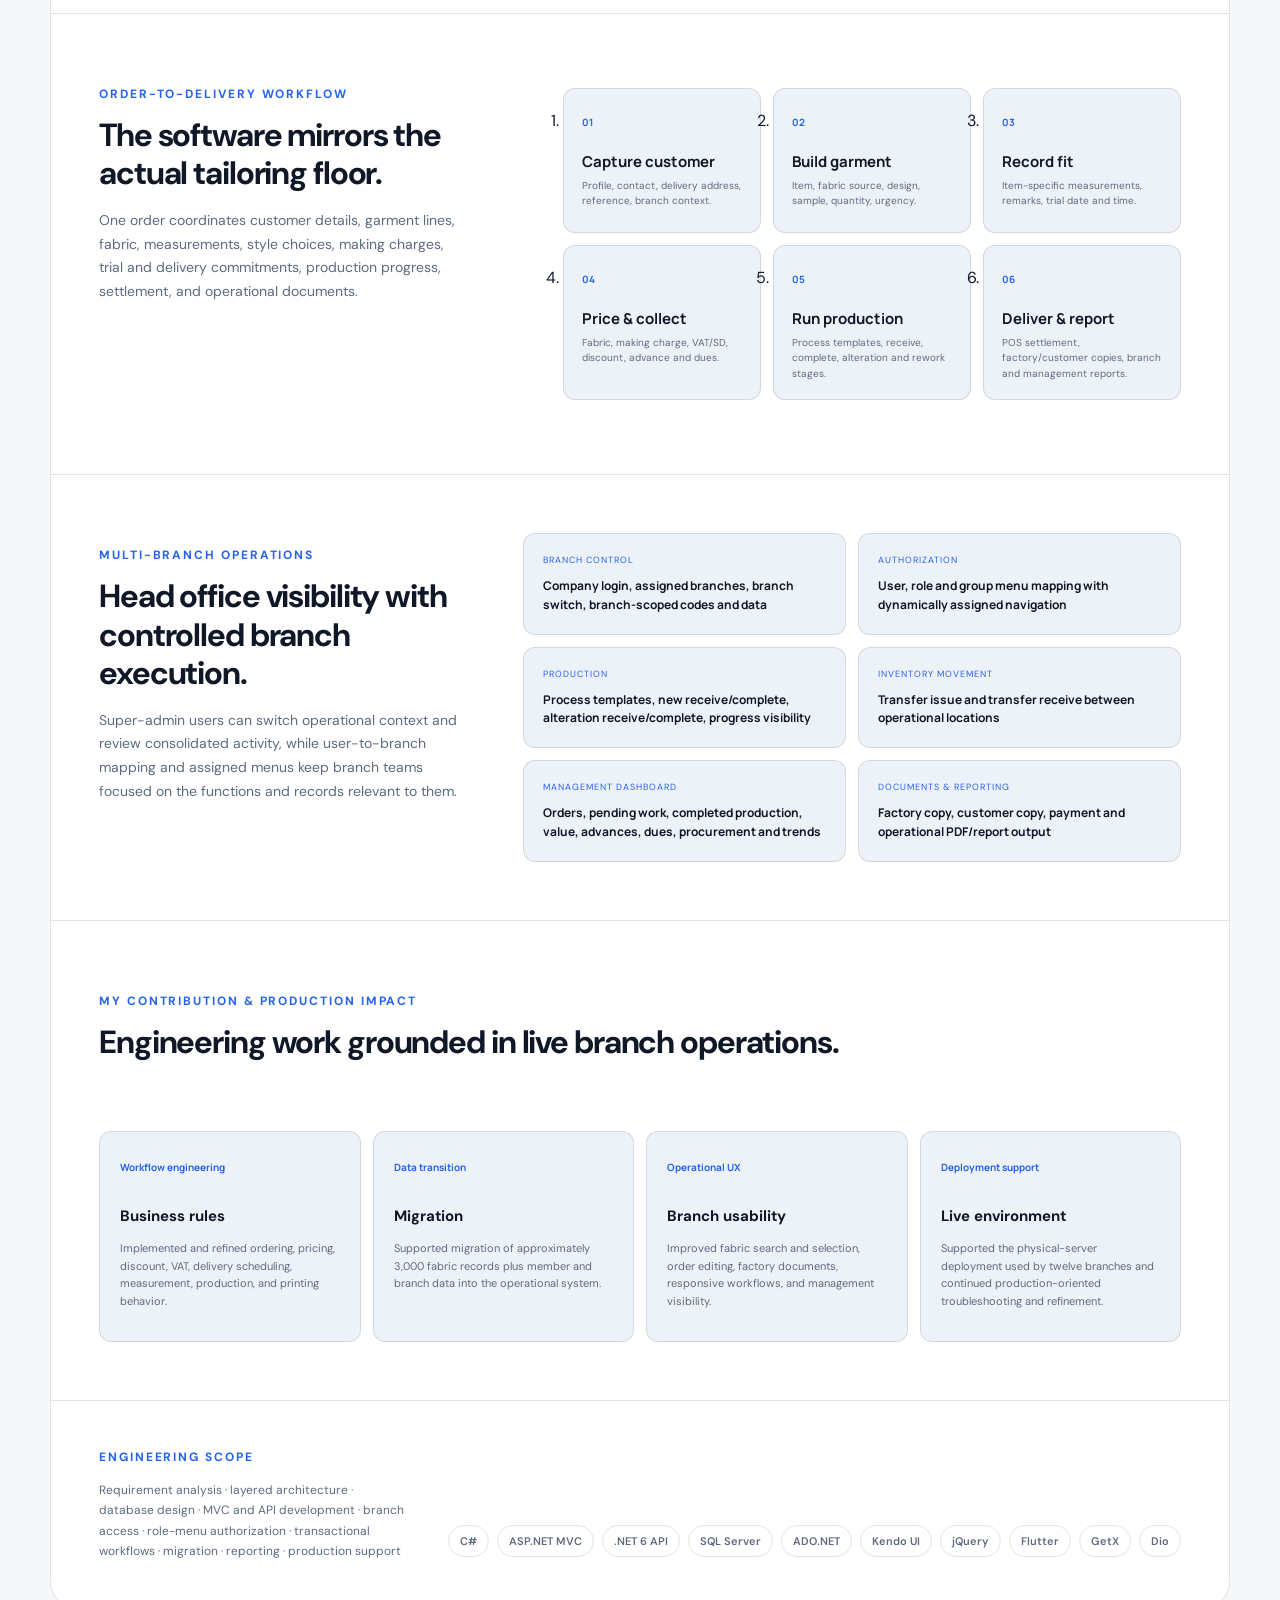
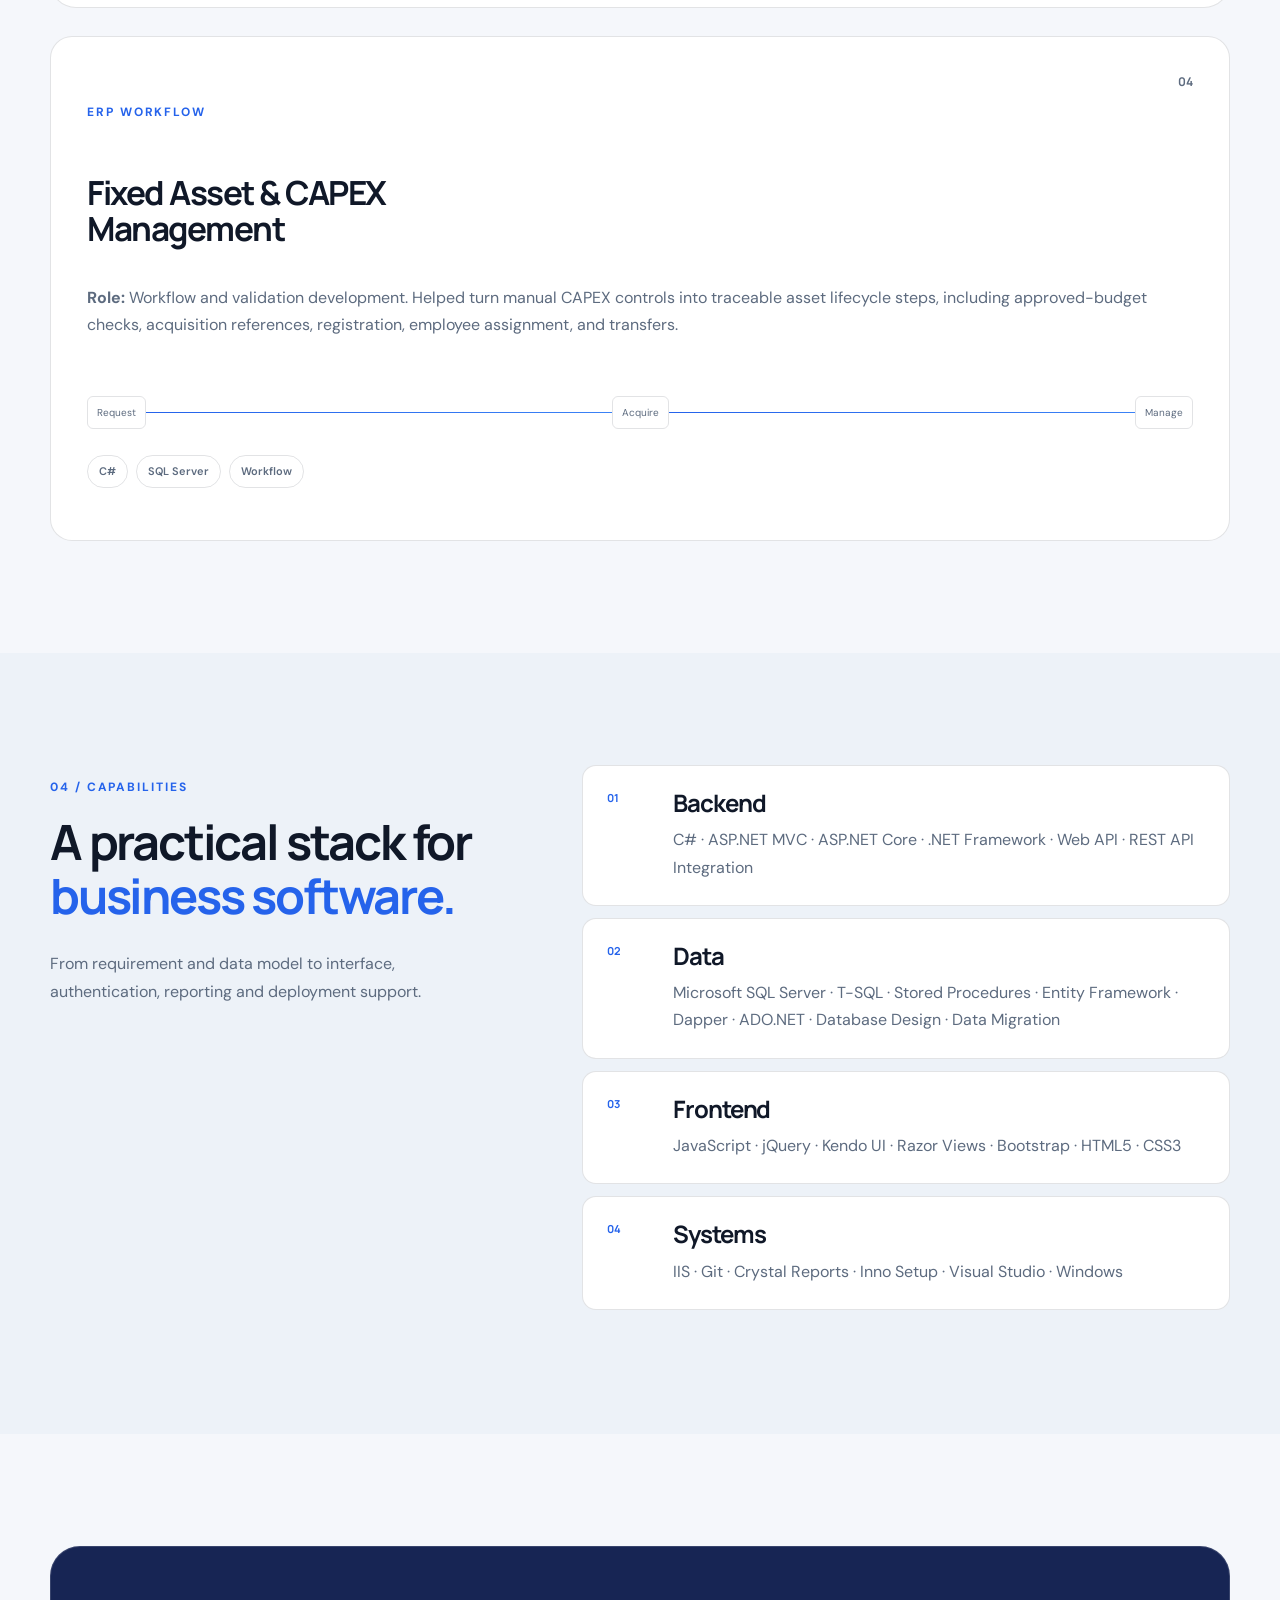
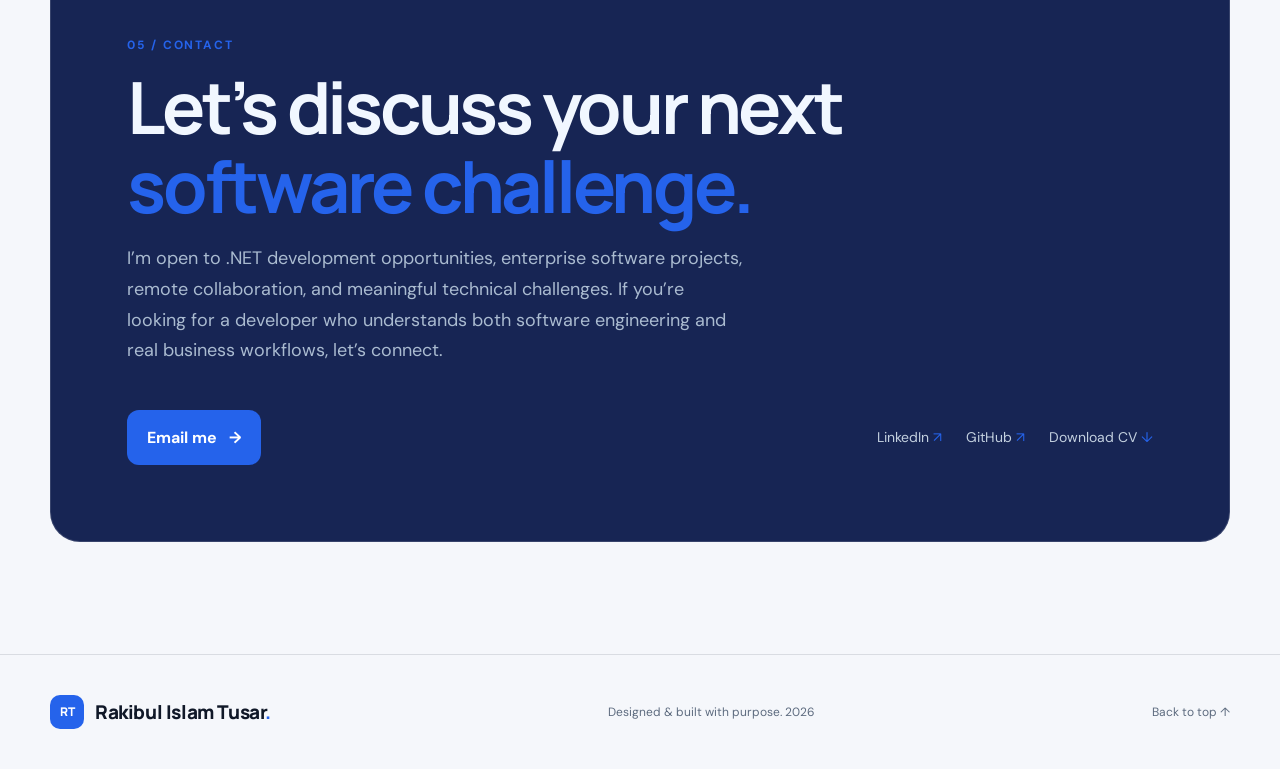
==== commit 868ab974: "feat: add site styling and update portfolio index page" ====
--- a/index.html
+++ b/index.html
@@ -267,8 +267,16 @@
           <div class="case-study-footer"><div><p class="mini-label">My engineering scope</p><p>Business workflow analysis &middot; database and module design &middot; MVC implementation &middot; company/branch context &middot; role-menu access &middot; API development &middot; transaction handling &middot; reporting integration &middot; production support</p></div><ul class="tech-list"><li>C#</li><li>ASP.NET MVC</li><li>.NET 6 API</li><li>SQL Server</li><li>Entity Framework</li><li>Kendo UI</li><li>Crystal Reports</li><li>Flutter</li><li>Dart</li></ul></div>
         </article>
 
-        <article class="project project-featured reveal">
-          <div class="project-visual tailoring-gallery">
+        <article class="case-study tailoring-case-study" aria-labelledby="tailoring-title">
+          <div class="case-study-hero tailoring-hero">
+            <div class="case-study-copy">
+              <div class="project-kicker"><span>Multi-branch production ERP</span><span>03</span></div>
+              <p class="case-study-status"><span></span> Live across 12 branches</p>
+              <h3 id="tailoring-title">Fit Elegance &mdash; Tailoring Management System</h3>
+              <p class="case-study-lead">A production tailoring ERP used by Fit Elegance across 12 branches. I helped translate the complete physical workflow&mdash;customer order, fabric, measurement, design, trial, production, payment, transfer, and delivery&mdash;into one branch-aware operational system.</p>
+              <div class="production-note"><strong>Deployment model</strong><span>Hosted on the client&rsquo;s physical server and accessed by authorized branches through a public IP and assigned port.</span></div>
+            </div>
+            <div class="project-visual tailoring-gallery">
             <figure class="gallery-main">
               <a href="assets/images/tailoring-order-management.jpg" target="_blank" rel="noopener">
                 <img src="assets/images/tailoring-order-management.jpg" alt="Tailoring Management System order creation interface showing customer, delivery, item, measurement, and payment workflows" loading="lazy" width="1896" height="880">
@@ -290,19 +298,31 @@
               </figure>
             </div>
             <p class="gallery-note">Interface screenshots are presented as portfolio evidence; sensitive business data is excluded.</p>
-          </div>          <div class="project-copy">
-            <div class="project-kicker"><span>Enterprise business application</span><span>03</span></div>
-            <h3>Fit Elegance &mdash; Tailoring Management System</h3>
-            <dl class="project-facts"><div><dt>My role</dt><dd>Feature development, business logic, data migration, UI refinement, and production support.</dd></div><div><dt>Problem</dt><dd>Disconnected order, fabric, pricing, measurement, and print workflows slowed daily tailoring operations.</dd></div><div><dt>Solution</dt><dd>Unified those workflows with configurable calculations, searchable fabric data, and clearer operational documents.</dd></div></dl>
-            <ul class="contribution-list">
-              <li>Improved order creation, editing and multi-column fabric selection.</li>
-              <li>Implemented configurable pricing, discount, VAT and delivery-date logic.</li>
-              <li>Supported bulk migration of approximately 3,000 fabric records.</li>
-              <li>Contributed to member and branch data migration.</li>
-              <li>Refined factory copy layouts and customer-facing print documents.</li>
-            </ul>
-            <ul class="tech-list"><li>C#</li><li>ASP.NET MVC</li><li>SQL Server</li><li>Kendo UI</li><li>jQuery</li></ul>
-          </div>
+            </div>
+          </div>
+          <div class="case-study-summary"><div><span>Operational reach</span><strong>12 live branches</strong></div><div><span>Hosting</span><strong>Client physical server</strong></div><div><span>Application</span><strong>MVC + .NET 6 API</strong></div><div><span>Access model</span><strong>Role + branch scoped</strong></div></div>
+          <div class="case-study-section">
+            <div class="case-study-heading"><p class="mini-label">Architecture</p><h4>A branch-aware core connecting counter, production, and management teams.</h4><p>The platform separates the MVC web experience from a .NET 6 API and layered service/repository projects. Company, authenticated user, and active branch context flow into each operational request, while SQL transactions keep multi-record order and transfer writes consistent.</p></div>
+            <div class="platform-map tailoring-platform" role="img" aria-label="Fit Elegance architecture with twelve branch web users and a Flutter client connected to MVC and .NET API layers, transactional services, SQL Server, and reporting">
+              <div class="platform-client"><span>12 branches</span><strong>ASP.NET MVC Web Portal</strong><small>Order counter &middot; POS &middot; production &middot; setup</small></div><div class="platform-client"><span>Mobile-ready channel</span><strong>Flutter Client</strong><small>Company &middot; login &middot; branch &middot; permitted menus</small></div>
+              <div class="platform-connector"><i></i><span>Claims / session</span><b>+</b><span>JWT bearer</span><i></i></div>
+              <div class="platform-core"><span>Application boundary</span><strong>MVC Controllers + REST API</strong><small>Services &middot; repositories &middot; view models &middot; validation</small></div>
+              <div class="platform-output"><span>SQL Server</span><span>Transactions</span><span>Report API / PDF</span><span>Audit fields</span></div>
+            </div>
+          </div>
+          <div class="case-study-section workflow-section">
+            <div class="case-study-heading"><p class="mini-label">Order-to-delivery workflow</p><h4>The software mirrors the actual tailoring floor.</h4><p>One order coordinates customer details, garment lines, fabric, measurements, style choices, making charges, trial and delivery commitments, production progress, settlement, and operational documents.</p></div>
+            <ol class="workflow-track tailoring-track"><li><span>01</span><strong>Capture customer</strong><small>Profile, contact, delivery address, reference, branch context.</small></li><li><span>02</span><strong>Build garment</strong><small>Item, fabric source, design, sample, quantity, urgency.</small></li><li><span>03</span><strong>Record fit</strong><small>Item-specific measurements, remarks, trial date and time.</small></li><li><span>04</span><strong>Price &amp; collect</strong><small>Fabric, making charge, VAT/SD, discount, advance and dues.</small></li><li><span>05</span><strong>Run production</strong><small>Process templates, receive, complete, alteration and rework stages.</small></li><li><span>06</span><strong>Deliver &amp; report</strong><small>POS settlement, factory/customer copies, branch and management reports.</small></li></ol>
+          </div>
+          <div class="case-study-section dms-operations">
+            <div class="case-study-heading"><p class="mini-label">Multi-branch operations</p><h4>Head office visibility with controlled branch execution.</h4><p>Super-admin users can switch operational context and review consolidated activity, while user-to-branch mapping and assigned menus keep branch teams focused on the functions and records relevant to them.</p></div>
+            <div class="domain-grid"><article><span>Branch control</span><strong>Company login, assigned branches, branch switch, branch-scoped codes and data</strong></article><article><span>Authorization</span><strong>User, role and group menu mapping with dynamically assigned navigation</strong></article><article><span>Production</span><strong>Process templates, new receive/complete, alteration receive/complete, progress visibility</strong></article><article><span>Inventory movement</span><strong>Transfer issue and transfer receive between operational locations</strong></article><article><span>Management dashboard</span><strong>Orders, pending work, completed production, value, advances, dues, procurement and trends</strong></article><article><span>Documents &amp; reporting</span><strong>Factory copy, customer copy, payment and operational PDF/report output</strong></article></div>
+          </div>
+          <div class="case-study-section security-section">
+            <div class="case-study-heading"><p class="mini-label">My contribution &amp; production impact</p><h4>Engineering work grounded in live branch operations.</h4></div>
+            <div class="security-grid proof-grid"><article><span>Workflow engineering</span><h5>Business rules</h5><p>Implemented and refined ordering, pricing, discount, VAT, delivery scheduling, measurement, production, and printing behavior.</p></article><article><span>Data transition</span><h5>Migration</h5><p>Supported migration of approximately 3,000 fabric records plus member and branch data into the operational system.</p></article><article><span>Operational UX</span><h5>Branch usability</h5><p>Improved fabric search and selection, order editing, factory documents, responsive workflows, and management visibility.</p></article><article><span>Deployment support</span><h5>Live environment</h5><p>Supported the physical-server deployment used by twelve branches and continued production-oriented troubleshooting and refinement.</p></article></div>
+          </div>
+          <div class="case-study-footer"><div><p class="mini-label">Engineering scope</p><p>Requirement analysis &middot; layered architecture &middot; database design &middot; MVC and API development &middot; branch access &middot; role-menu authorization &middot; transactional workflows &middot; migration &middot; reporting &middot; production support</p></div><ul class="tech-list"><li>C#</li><li>ASP.NET MVC</li><li>.NET 6 API</li><li>SQL Server</li><li>ADO.NET</li><li>Kendo UI</li><li>jQuery</li><li>Flutter</li><li>GetX</li><li>Dio</li></ul></div>
         </article>
 
         <div class="project-grid">
--- a/assets/site.css
+++ b/assets/site.css
@@ -78,6 +78,10 @@
 .dms-case-study{margin-top:28px}.dms-case-study .case-study-status{color:#2563eb}.dms-case-study .case-study-status span{background:#3b82f6;box-shadow:0 0 0 5px rgba(59,130,246,.12)}.dms-shot img{object-position:center top}.platform-map{display:grid;grid-template-columns:1fr 1fr;gap:12px}.platform-client,.platform-core{padding:20px;border:1px solid var(--line);border-radius:13px;background:var(--surface-2)}.platform-client span,.platform-client strong,.platform-client small,.platform-core span,.platform-core strong,.platform-core small{display:block}.platform-client span,.platform-core span{color:var(--accent);font-size:9px;letter-spacing:.12em;text-transform:uppercase}.platform-client strong,.platform-core strong{margin:8px 0 5px;font:700 14px Manrope,sans-serif}.platform-client small,.platform-core small{color:var(--muted);font-size:10px}.platform-connector{grid-column:1/-1;display:grid;grid-template-columns:1fr auto auto auto 1fr;align-items:center;gap:10px;color:var(--muted);font-size:9px;text-transform:uppercase;letter-spacing:.08em}.platform-connector i{height:1px;background:var(--line)}.platform-connector b{color:var(--accent)}.platform-core{grid-column:1/-1;text-align:center;border-color:rgba(37,99,235,.4);background:rgba(37,99,235,.06)}.platform-output{grid-column:1/-1;display:grid;grid-template-columns:repeat(4,1fr);gap:8px}.platform-output span{padding:11px;border-radius:8px;background:#172554;color:#dbeafe;text-align:center;font-size:9px}.domain-grid{display:grid;grid-template-columns:repeat(2,1fr);gap:12px}.domain-grid article{padding:19px;border:1px solid var(--line);border-radius:12px;background:var(--surface-2)}.domain-grid span,.domain-grid strong{display:block}.domain-grid span{color:var(--accent);font-size:9px;letter-spacing:.11em;text-transform:uppercase}.domain-grid strong{margin-top:9px;font:700 12px/1.55 Manrope,sans-serif}.proof-grid article{background:var(--surface-2)}.project-grid{grid-template-columns:1fr}
 @media(max-width:700px){.platform-map,.domain-grid{grid-template-columns:1fr}.platform-connector,.platform-core,.platform-output{grid-column:1}.platform-output{grid-template-columns:1fr 1fr}.auth-track{grid-template-columns:1fr}}
 
+/* Fit Elegance multi-branch production case study */
+.tailoring-case-study{margin-top:28px}.tailoring-case-study .case-study-status{color:#0891b2}.tailoring-case-study .case-study-status span{background:#06b6d4;box-shadow:0 0 0 5px rgba(6,182,212,.12)}.tailoring-hero{grid-template-columns:.82fr 1.18fr}.tailoring-hero .tailoring-gallery{min-height:0;border-radius:18px}.production-note{display:grid;grid-template-columns:125px 1fr;gap:16px;margin-top:26px;padding:16px;border-left:3px solid var(--accent);background:var(--surface-2);border-radius:0 10px 10px 0}.production-note strong{font:700 11px Manrope,sans-serif;text-transform:uppercase;letter-spacing:.08em}.production-note span{color:var(--muted);font-size:11px;line-height:1.55}.tailoring-platform .platform-output span{background:#0f3b46}
+@media(max-width:980px){.tailoring-hero{grid-template-columns:1fr}.tailoring-hero .tailoring-gallery{width:100%}}@media(max-width:700px){.production-note{grid-template-columns:1fr;gap:6px}.tailoring-hero .gallery-main img{height:220px}}
+
 /* StyleMart architecture case study */
 .case-study{margin:0 0 28px;border:1px solid var(--line);border-radius:26px;background:var(--surface);overflow:hidden}.case-study-hero{display:grid;grid-template-columns:.92fr 1.08fr;gap:52px;align-items:center;padding:48px}.case-study-copy h3{font-size:clamp(2rem,3.4vw,3rem);line-height:1.12;margin:22px 0 18px;letter-spacing:-.045em}.case-study-lead{color:var(--muted);font-size:15px}.case-study-status{display:flex;align-items:center;gap:8px;margin:24px 0 0;color:#16a34a;font-size:11px;font-weight:800;text-transform:uppercase;letter-spacing:.12em}.case-study-status span{width:8px;height:8px;border-radius:50%;background:#22c55e;box-shadow:0 0 0 5px rgba(34,197,94,.12)}.case-study-actions{display:flex;align-items:center;gap:20px;margin-top:28px}.text-link{color:var(--accent);font-size:13px;font-weight:700}.demo-note{margin:13px 0 0;color:var(--muted);font-size:10px}.storefront-shot{margin:0;border:1px solid var(--line);border-radius:18px;overflow:hidden;background:var(--surface-2);box-shadow:var(--shadow)}.storefront-shot a{display:block;height:360px;overflow:hidden}.storefront-shot img{display:block;width:100%;height:100%;object-fit:cover;object-position:top}.storefront-shot figcaption{display:flex;justify-content:space-between;gap:18px;padding:14px 16px;font-size:11px}.storefront-shot figcaption span{color:var(--muted);text-align:right}
 .case-study-summary{display:grid;grid-template-columns:repeat(4,1fr);border-top:1px solid var(--line);border-bottom:1px solid var(--line);background:var(--surface-2)}.case-study-summary div{padding:22px 24px;border-right:1px solid var(--line)}.case-study-summary div:last-child{border:0}.case-study-summary span,.case-study-summary strong{display:block}.case-study-summary span{color:var(--muted);font-size:9px;text-transform:uppercase;letter-spacing:.13em}.case-study-summary strong{margin-top:5px;font:700 13px Manrope,sans-serif}.case-study-section{display:grid;grid-template-columns:.72fr 1.28fr;gap:54px;padding:58px 48px;border-bottom:1px solid var(--line);scroll-margin-top:92px}.case-study-heading h4{font-size:clamp(1.65rem,2.5vw,2.25rem);line-height:1.2;margin:12px 0 16px;letter-spacing:-.035em}.case-study-heading>p:last-child{color:var(--muted);font-size:14px}
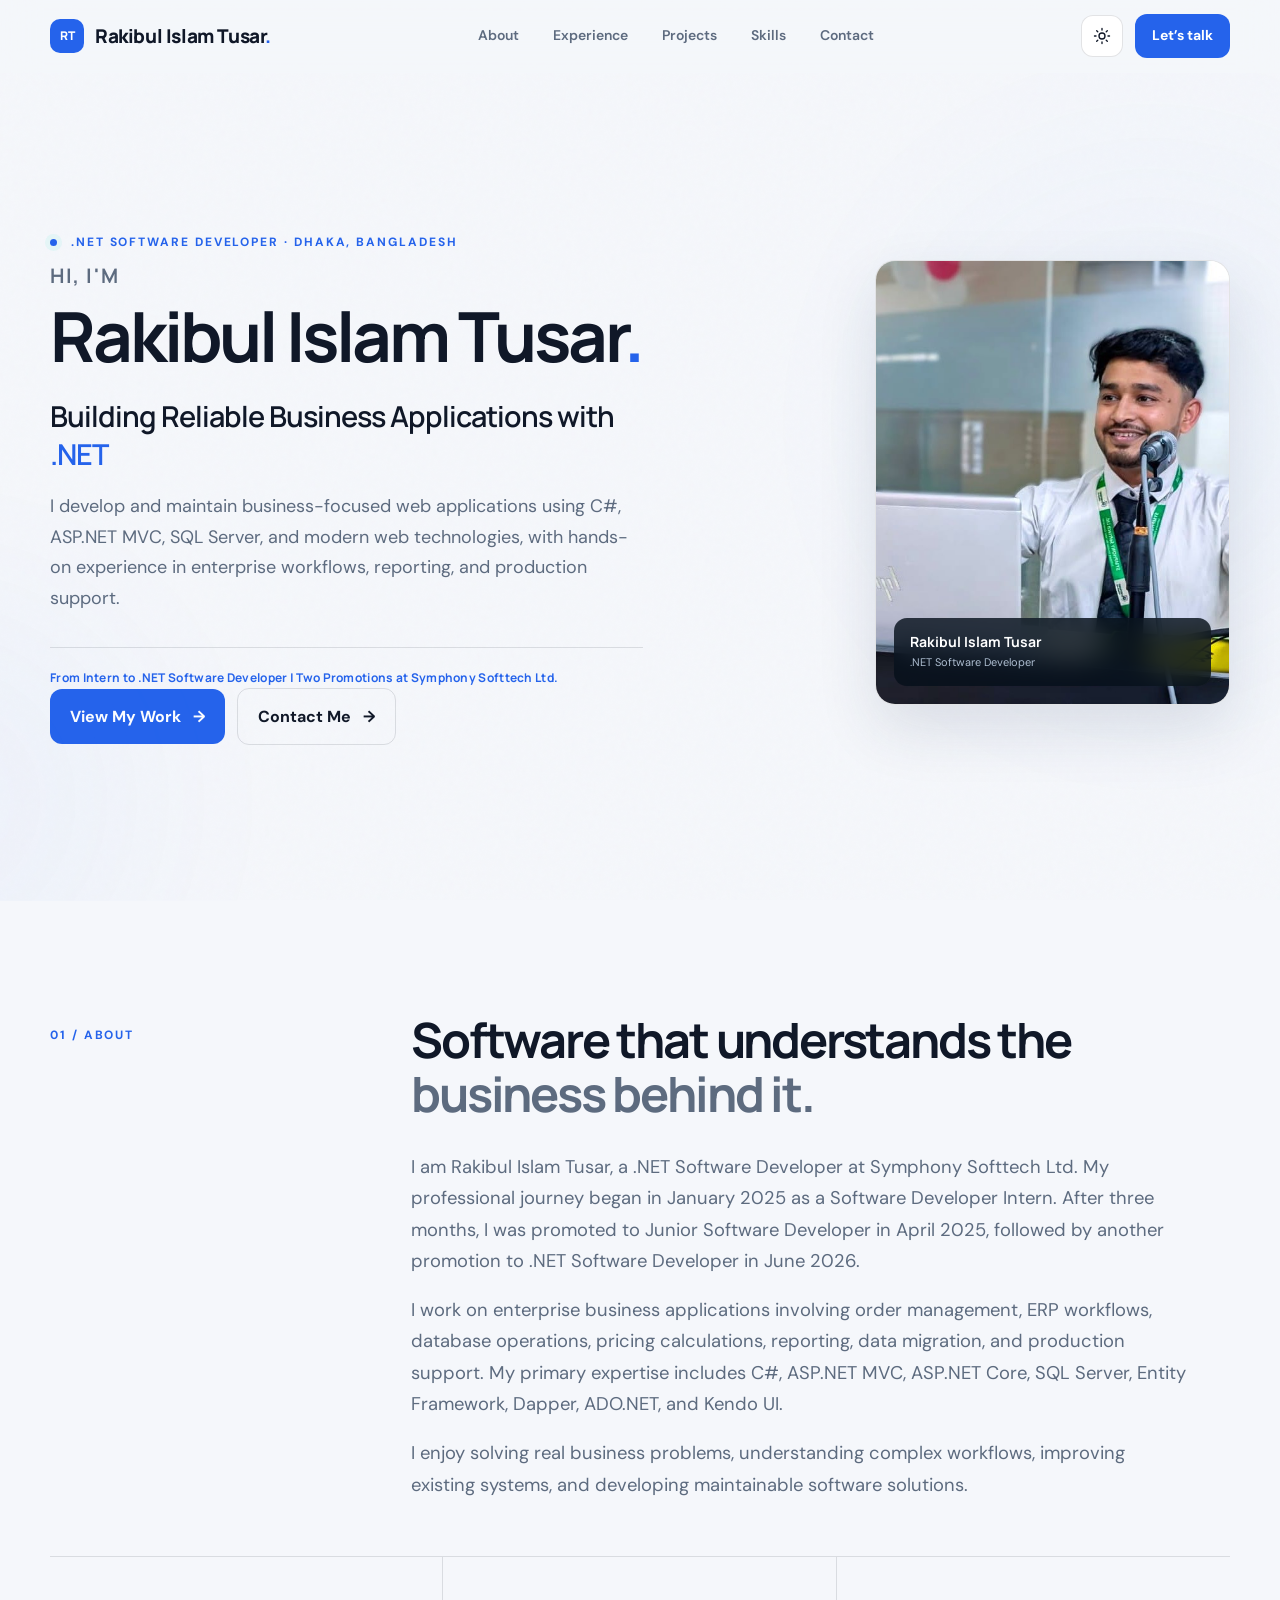
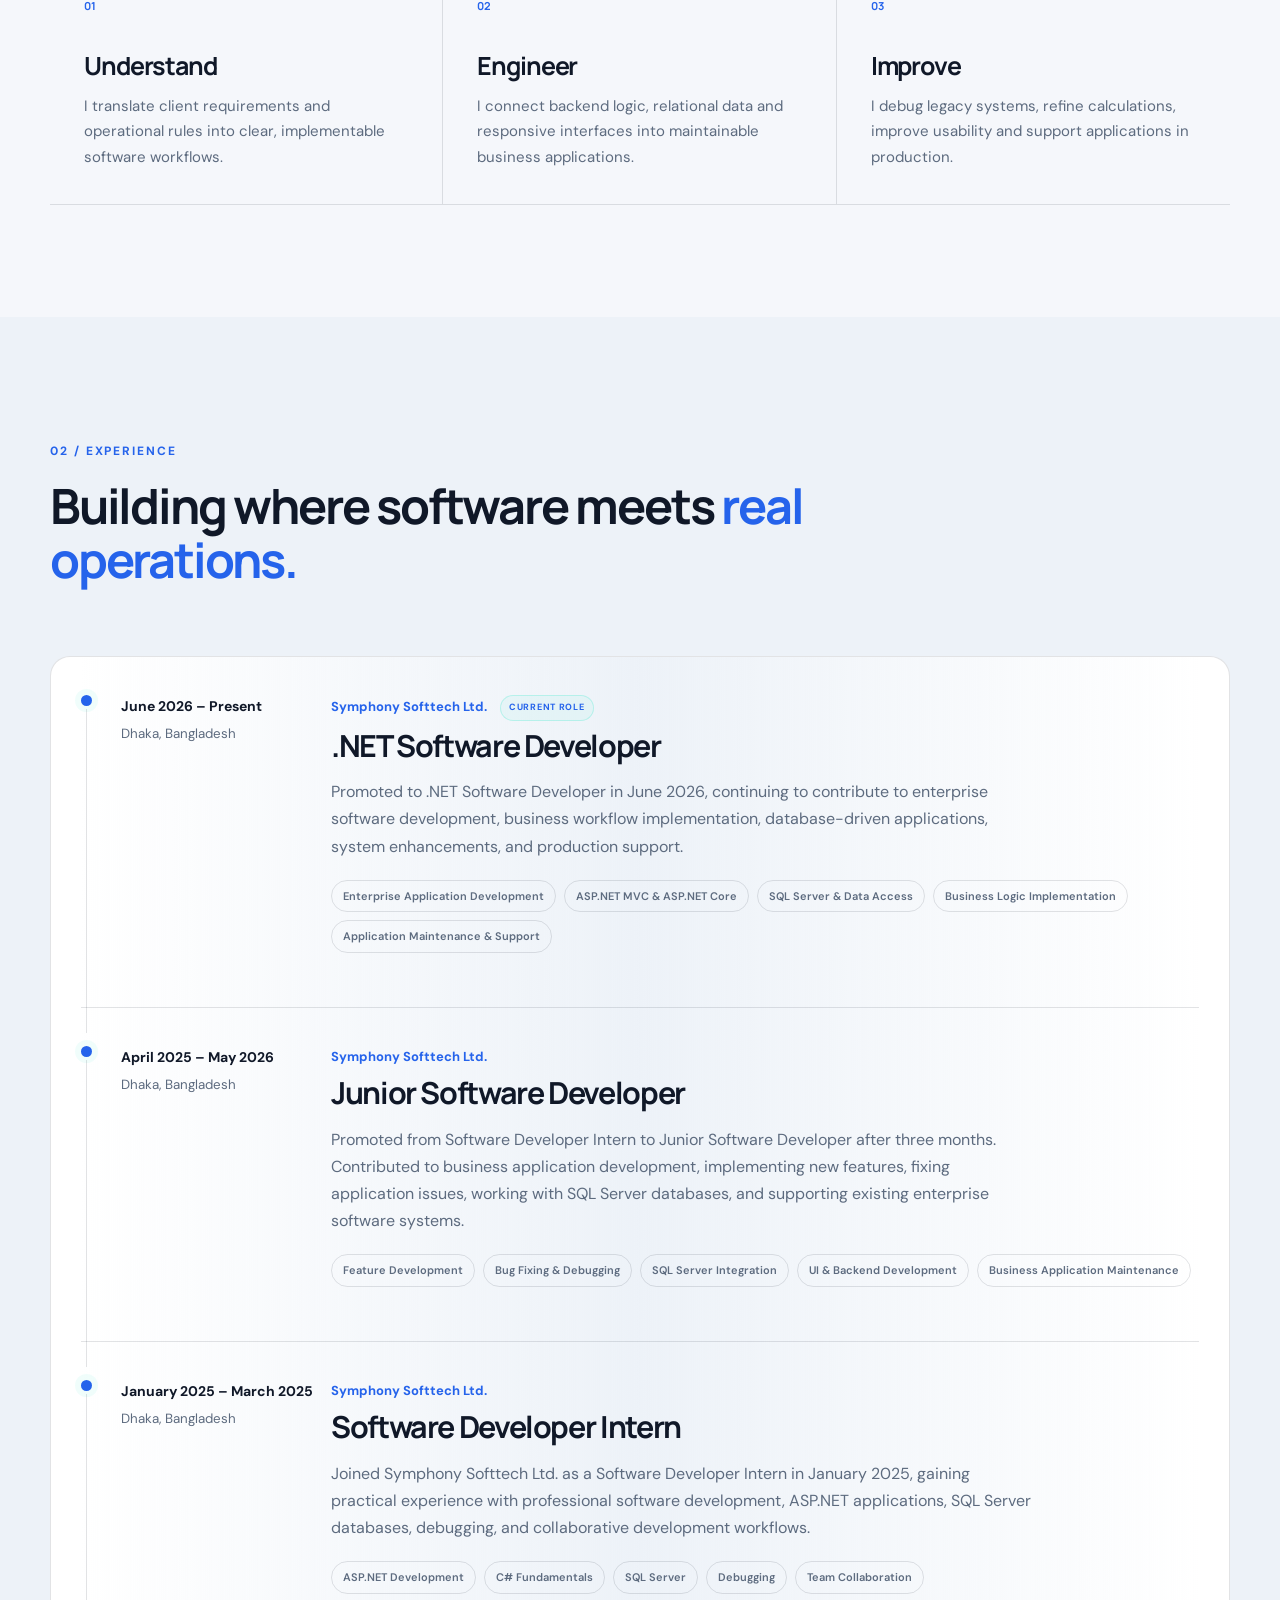
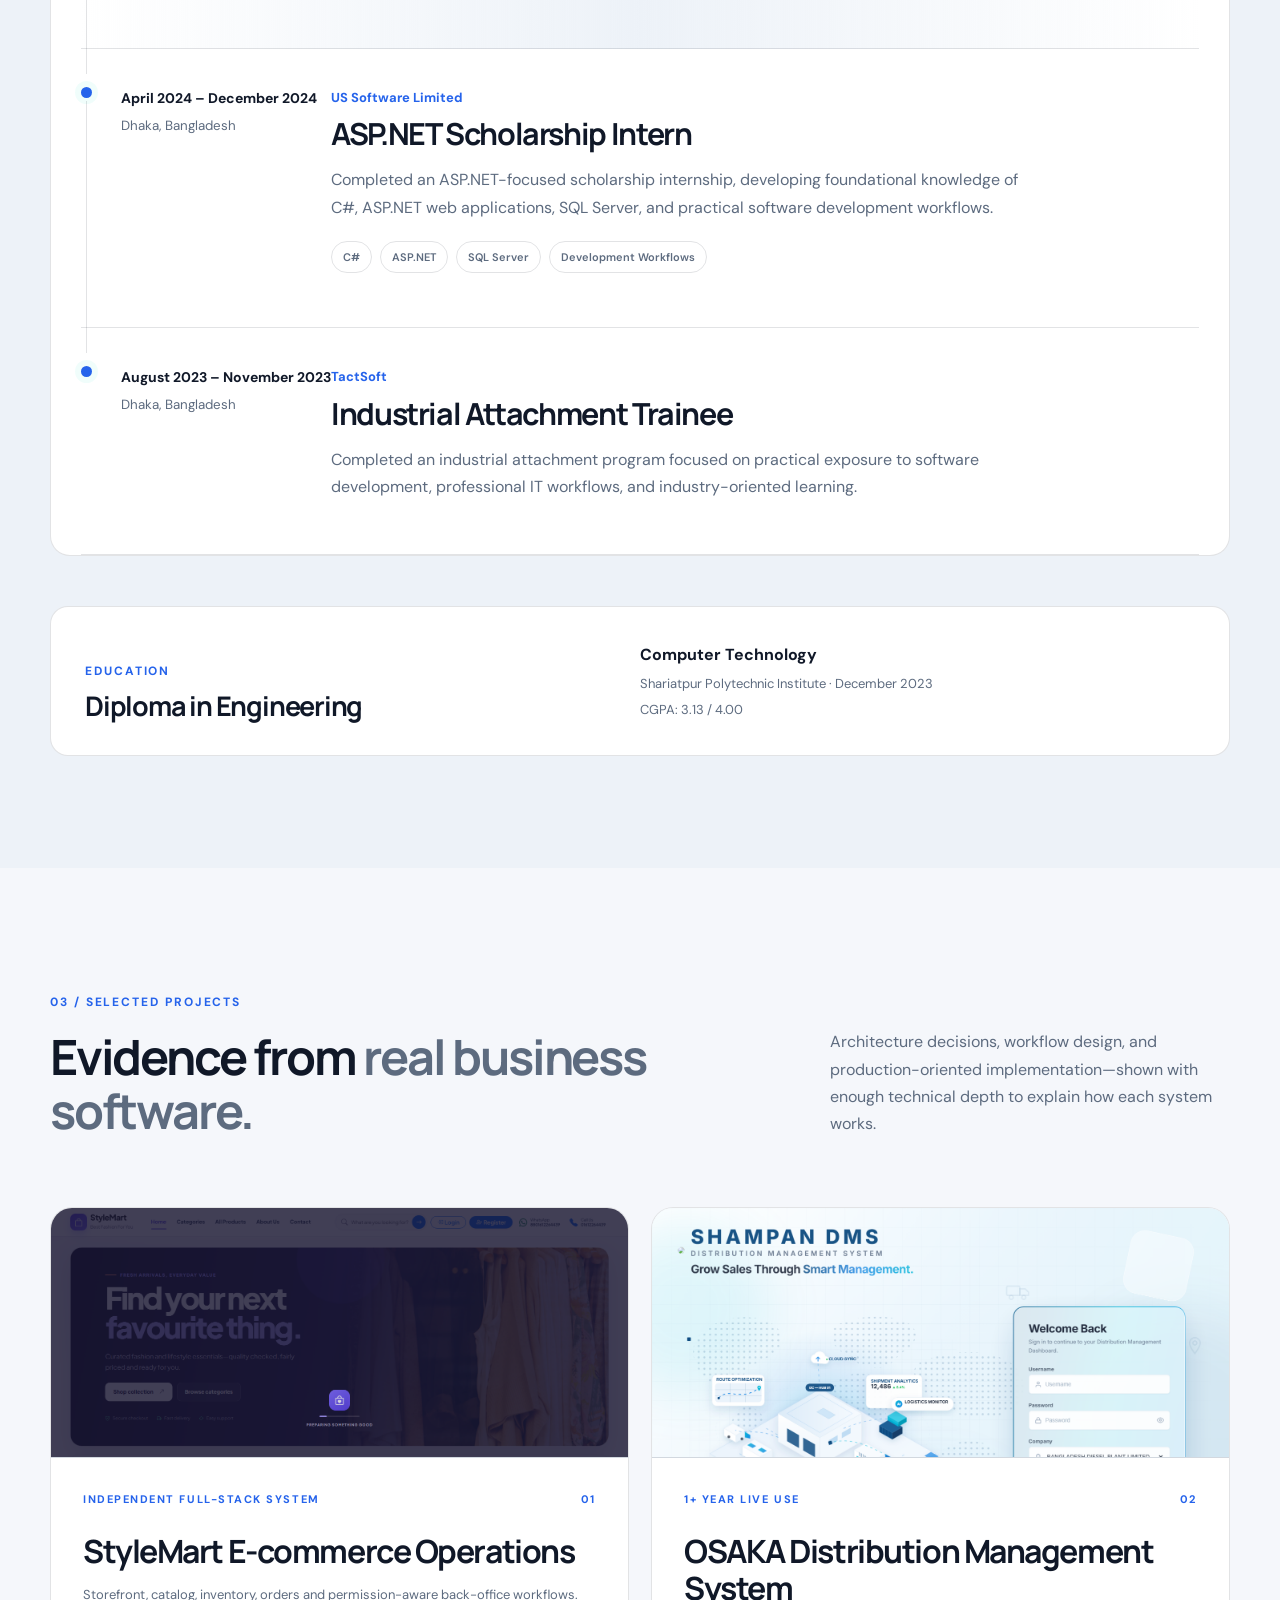
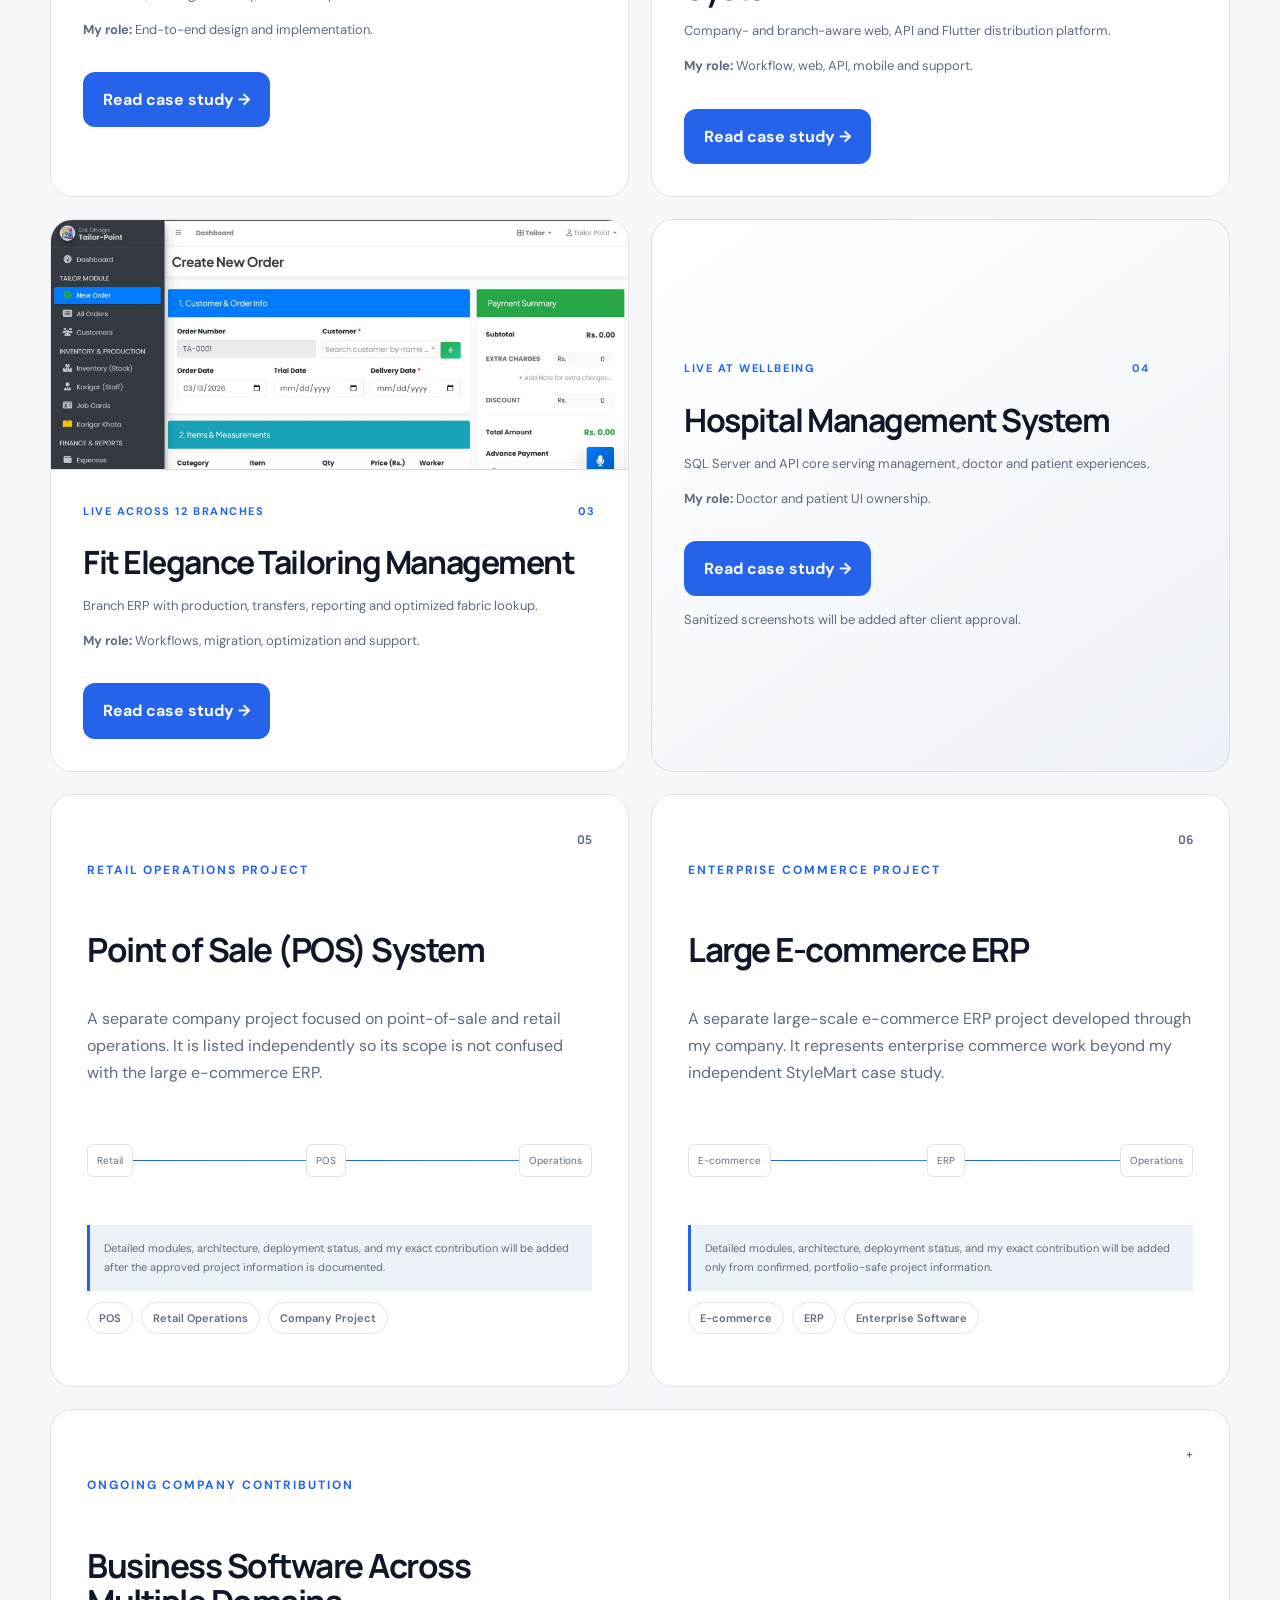
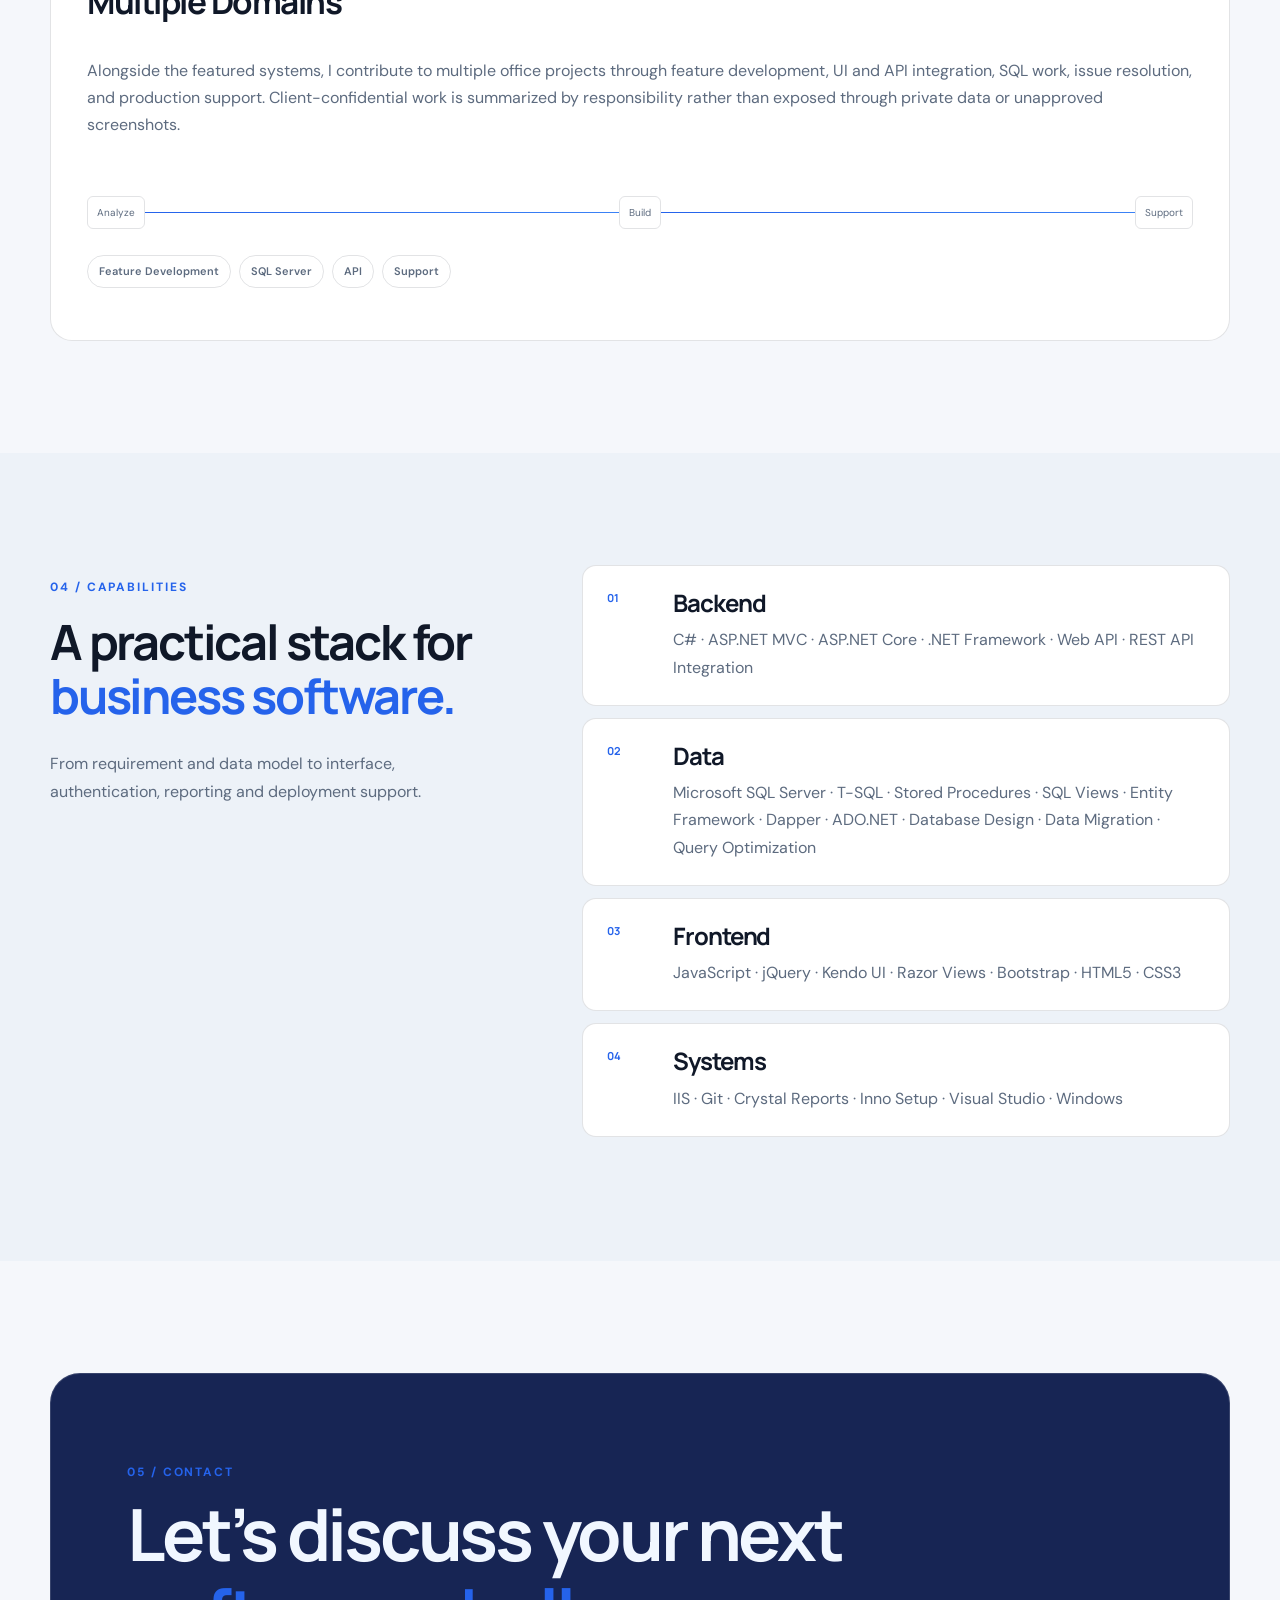
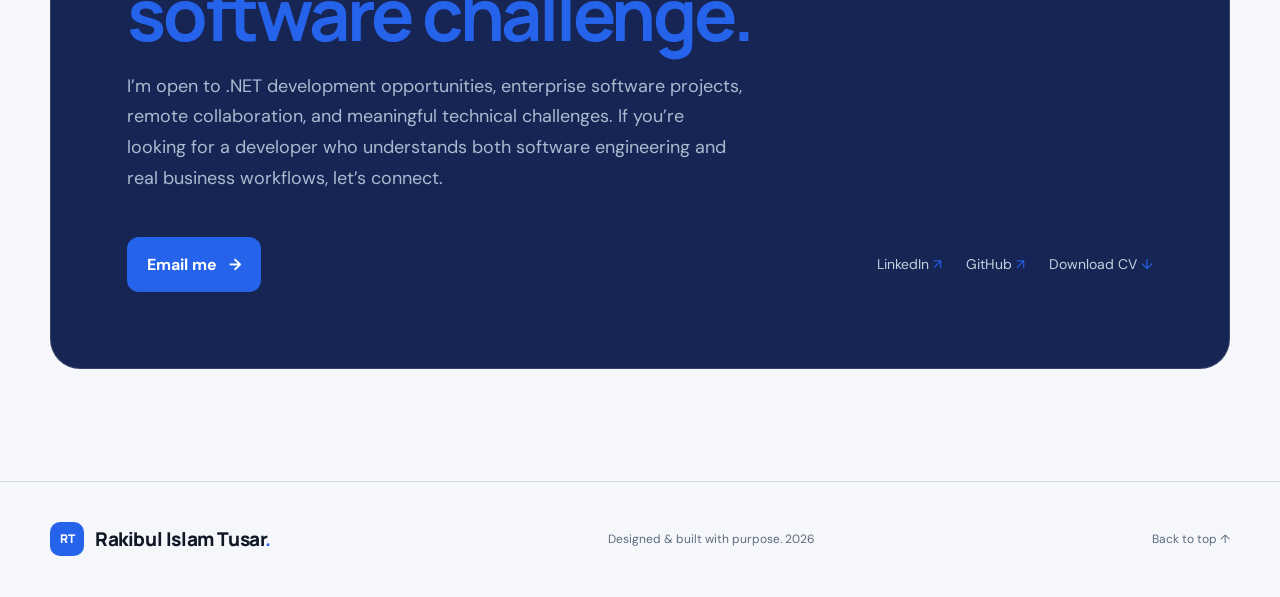
==== commit 209f2598: "feat: add project detail pages and site styles for portfolio expansion" ====
--- a/index.html
+++ b/index.html
@@ -1,4 +1,4 @@
-﻿<!doctype html>
+<!doctype html>
 <html lang="en">
 <head>
   <meta charset="utf-8">
@@ -72,7 +72,7 @@
 
   <header class="site-header" id="top">
     <div class="container nav-wrap">
-      <a class="brand" href="#top" aria-label="Rakibul Islam Tusar home">
+      <a class="brand" href="#top">
         <span class="brand-mark" aria-hidden="true">RT</span>
         <span>Rakibul Islam Tusar<span class="accent">.</span></span>
       </a>
@@ -198,142 +198,32 @@
           <p>Architecture decisions, workflow design, and production-oriented implementation&mdash;shown with enough technical depth to explain how each system works.</p>
         </div>
 
-        <article class="case-study" aria-labelledby="stylemart-title">
-          <div class="case-study-hero">
-            <div class="case-study-copy">
-              <div class="project-kicker"><span>Independent full-stack case study</span><span>01</span></div>
-              <p class="case-study-status"><span></span> Live demo available</p>
-              <h3 id="stylemart-title">StyleMart &mdash; Secure E-commerce Operations System</h3>
-              <p class="case-study-lead">I designed and built a modular commerce platform that connects the customer storefront with catalog, inventory, order, sales, and back-office workflows. The core challenge was not just displaying products&mdash;it was keeping every business action traceable, permission-aware, and consistent as an order moves through the system.</p>
-              <div class="case-study-actions"><a class="button" href="http://stylemartbd.somee.com/" target="_blank" rel="noopener noreferrer">Explore live storefront <span aria-hidden="true">&nearr;</span></a><a class="text-link" href="#stylemart-architecture">View architecture <span aria-hidden="true">&darr;</span></a></div>
-              <p class="demo-note">Public storefront link only. Administrative credentials are intentionally not published.</p>
-            </div>
-            <figure class="storefront-shot"><a href="assets/images/stylemart-storefront.png" target="_blank" rel="noopener"><img src="assets/images/stylemart-storefront.png" alt="StyleMart public e-commerce storefront shown in a desktop browser" loading="lazy" width="1440" height="1000"></a><figcaption><strong>Public storefront</strong><span>Responsive catalog, discovery, account, cart, and order entry points.</span></figcaption></figure>
-          </div>
-          <div class="case-study-summary"><div><span>Architecture</span><strong>Modular monolith</strong></div><div><span>Backend</span><strong>ASP.NET MVC 5 / C#</strong></div><div><span>Data access</span><strong>SQL Server + Dapper</strong></div><div><span>Delivery</span><strong>Versioned migrations</strong></div></div>
-          <div class="case-study-section" id="stylemart-architecture">
-            <div class="case-study-heading"><p class="mini-label">System architecture</p><h4>Clear boundaries from request to transaction.</h4><p>I kept the application as a modular monolith: simpler to deploy and operate, while controllers, business services, repositories, and SQL remain deliberately separated. This gives the codebase a practical path toward module-by-module modernization without a risky rewrite.</p></div>
-            <div class="architecture-map" role="img" aria-label="StyleMart architecture flows from Razor views and MVC controllers through business services and repository interfaces to SQL Server, with security policies applied across requests">
-              <div class="architecture-layer"><span>Presentation</span><strong>Razor Views</strong><small>Storefront &middot; Customer area &middot; Admin portal</small></div><i aria-hidden="true">&darr;</i><div class="architecture-layer"><span>HTTP boundary</span><strong>MVC Controllers</strong><small>Validation &middot; routing &middot; anti-forgery</small></div><i aria-hidden="true">&darr;</i><div class="architecture-layer architecture-accent"><span>Business layer</span><strong>Domain Services</strong><small>Checkout &middot; inventory &middot; order state &middot; returns</small></div><i aria-hidden="true">&darr;</i><div class="architecture-layer"><span>Persistence</span><strong>Repository Interfaces + Dapper</strong><small>Parameterized SQL &middot; transaction boundaries</small></div><i aria-hidden="true">&darr;</i><div class="architecture-layer"><span>Data</span><strong>SQL Server</strong><small>Constraints &middot; stored procedures &middot; immutable history</small></div>
-              <div class="security-rail"><span>Cross-cutting controls</span><strong>Authentication &middot; deny-by-default permissions &middot; audit logging &middot; throttling &middot; secure headers</strong></div>
-            </div>
-          </div>
-          <div class="case-study-section workflow-section">
-            <div class="case-study-heading"><p class="mini-label">Workflow analysis</p><h4>One order, protected across its full lifecycle.</h4><p>Each step has an explicit owner and validation boundary. Stock-sensitive and multi-table updates are handled as transactions, while order status history provides an audit trail for operational decisions.</p></div>
-            <ol class="workflow-track"><li><span>01</span><strong>Discover</strong><small>Search, filter, compare, wishlist, recently viewed</small></li><li><span>02</span><strong>Configure</strong><small>Product variants, price, availability, cart validation</small></li><li><span>03</span><strong>Checkout</strong><small>Customer identity, saved address, totals, delivery charge</small></li><li><span>04</span><strong>Commit</strong><small>Transactional order creation and inventory movement</small></li><li><span>05</span><strong>Operate</strong><small>Admin processing, shipment, payment, notifications</small></li><li><span>06</span><strong>Close loop</strong><small>Delivery confirmation, rating, return, refund history</small></li></ol>
-          </div>
-          <div class="case-study-section security-section">
-            <div class="case-study-heading"><p class="mini-label">Security engineering</p><h4>Security is enforced as policy, not left to individual pages.</h4></div>
-            <div class="security-grid"><article><span>01</span><h5>Access control</h5><p>Separate customer and admin authorization, role/permission checks, and a global deny-by-default policy for unknown admin actions.</p></article><article><span>02</span><h5>Request protection</h5><p>POST-only mutations, anti-forgery validation, local return URLs, request throttling, and controlled order-state transitions.</p></article><article><span>03</span><h5>Data &amp; files</h5><p>Parameterized Dapper persistence, transactional multi-table writes, externalized secrets, and bounded image decode/re-encode with server-generated names.</p></article><article><span>04</span><h5>Traceability</h5><p>Admin audit filters, immutable status and inventory history, generic client errors, server-side logging, and versioned database migrations.</p></article></div>
-            <div class="security-disclosure"><strong>Honest deployment status</strong><p>The hardened source and release package passed build, Razor precompile, local runtime, and dependency-advisory checks. The current public Somee deployment is an older build and does not yet include every hardening change; HTTPS, secret rotation, redeployment, and a final live VAPT retest remain required before describing production as fully secured.</p></div>
-          </div>
-          <div class="case-study-footer"><div><p class="mini-label">Engineering scope</p><p>Catalog &amp; variants &middot; cart &amp; checkout &middot; customer accounts &middot; order lifecycle &middot; inventory ledger &middot; campaigns &amp; coupons &middot; payments &amp; returns &middot; support &amp; notifications &middot; admin operations &middot; finance reporting</p></div><ul class="tech-list"><li>C#</li><li>.NET Framework 4.8</li><li>ASP.NET MVC 5</li><li>SQL Server</li><li>Dapper</li><li>Bootstrap</li><li>jQuery</li></ul></div>
-        </article>
-
-        <article class="case-study dms-case-study" aria-labelledby="dms-title">
-          <div class="case-study-hero">
-            <div class="case-study-copy">
-              <div class="project-kicker"><span>Production distribution platform</span><span>02</span></div>
-              <p class="case-study-status"><span></span> In live use for 1+ year</p>
-              <h3 id="dms-title">OSAKA Distribution Management System</h3>
-              <p class="case-study-lead">A full distribution operations platform built for OSAKA and used in live operations for more than a year. I designed the system around company and branch context, role-controlled menus, master data, sales and purchase lifecycles, field operations, and management reporting. The solution later became the basis of a tailored demonstration for Bangladesh Diesel Plant.</p>
-              <div class="case-study-actions"><a class="button" href="https://dev-dms.shampanlab.com/" target="_blank" rel="noopener noreferrer">View live demo <span aria-hidden="true">&nearr;</span></a><a class="text-link" href="#dms-architecture">Explore system design <span aria-hidden="true">&darr;</span></a></div>
-              <p class="demo-note">Demo login details are shared privately with authorized reviewers and are not published here.</p>
-            </div>
-            <figure class="storefront-shot dms-shot"><a href="assets/images/dms-company-login.png" target="_blank" rel="noopener"><img src="assets/images/dms-company-login.png" alt="DMS secure login interface with company selection" loading="lazy" width="1440" height="1000"></a><figcaption><strong>Company-aware access</strong><span>User authentication begins inside an explicit company context.</span></figcaption></figure>
-          </div>
-          <div class="case-study-summary"><div><span>Production proof</span><strong>1+ year live use</strong></div><div><span>Web platform</span><strong>ASP.NET MVC</strong></div><div><span>Service layer</span><strong>ASP.NET Core 6 API</strong></div><div><span>Field client</span><strong>Flutter / Dart</strong></div></div>
-          <div class="case-study-section" id="dms-architecture">
-            <div class="case-study-heading"><p class="mini-label">System architecture</p><h4>One operational core, delivered across web and field teams.</h4><p>The web portal follows an MVC and repository-based structure, while a separate ASP.NET Core API exposes the same distribution domains to mobile users. Shared data contracts connect both channels to company- and branch-aware SQL Server operations.</p></div>
-            <div class="platform-map" role="img" aria-label="DMS architecture with web users and Flutter field users connecting through MVC and REST API layers to services, repositories, SQL Server, and Crystal Reports">
-              <div class="platform-client"><span>Back office</span><strong>ASP.NET MVC Web Portal</strong><small>Management &middot; operations &middot; setup</small></div><div class="platform-client"><span>Field operations</span><strong>Flutter Mobile App</strong><small>Salesperson &middot; delivery person</small></div>
-              <div class="platform-connector"><i></i><span>Session / Claims</span><b>+</b><span>JWT Bearer</span><i></i></div>
-              <div class="platform-core"><span>Application core</span><strong>MVC Controllers + ASP.NET Core REST API</strong><small>Service layer &middot; repositories &middot; view models &middot; validation</small></div>
-              <div class="platform-output"><span>SQL Server</span><span>Stored procedures</span><span>Crystal Reports</span><span>Audit trail</span></div>
-            </div>
-          </div>
-          <div class="case-study-section workflow-section">
-            <div class="case-study-heading"><p class="mini-label">Authentication &amp; authorization</p><h4>Identity is resolved before operational data is exposed.</h4><p>Login combines user credentials with a selected company. The resulting user, company, token, and branch context are carried through claims/session and used to build an assigned menu and scope transactions.</p></div>
-            <ol class="workflow-track auth-track"><li><span>01</span><strong>Select company</strong><small>Login begins with an explicit operating-company boundary.</small></li><li><span>02</span><strong>Authenticate</strong><small>ASP.NET Identity validates the user; mobile/API access issues a JWT bearer token.</small></li><li><span>03</span><strong>Resolve access</strong><small>User and role mappings determine the permitted menu and actions.</small></li><li><span>04</span><strong>Choose branch</strong><small>Active branch context scopes codes, records, and operational workflows.</small></li><li><span>05</span><strong>Operate safely</strong><small>Authenticated web/API requests carry the established context.</small></li><li><span>06</span><strong>Audit</strong><small>User, branch, timestamps, and transaction status support traceability.</small></li></ol>
-          </div>
-          <div class="case-study-section dms-operations">
-            <div class="case-study-heading"><p class="mini-label">Distribution workflow</p><h4>Data moves from planning to delivery&mdash;without losing branch context.</h4><p>The system manages both master and transactional data, so operational teams work from one connected source instead of disconnected sales, stock, route, and delivery records.</p></div>
-            <div class="domain-grid"><article><span>Master data</span><strong>Products, batches, UOM, suppliers, customers, routes, areas</strong></article><article><span>Commercial controls</span><strong>Credit limits, advances, campaigns, targets, achievements</strong></article><article><span>Procurement</span><strong>Purchase order, purchase, return, supplier history</strong></article><article><span>Sales execution</span><strong>Sales order, invoice, delivery, sales return, delivery return</strong></article><article><span>Field force</span><strong>Salesperson routes, visits, targets, mobile order capture</strong></article><article><span>Management output</span><strong>Kendo grids, branch data views, Crystal Reports, print-ready documents</strong></article></div>
-          </div>
-          <div class="case-study-section security-section">
-            <div class="case-study-heading"><p class="mini-label">Production evidence</p><h4>Built for continued operational use, not a one-off prototype.</h4></div>
-            <div class="security-grid proof-grid"><article><span>Live adoption</span><h5>OSAKA</h5><p>Used in day-to-day operations for more than one year, with strong stakeholder feedback.</p></article><article><span>Adaptability</span><h5>Bangladesh Diesel Plant</h5><p>A tailored demonstration version was recently prepared to present the same architecture for another diesel-industry workflow.</p></article><article><span>Reporting</span><h5>Crystal Reports</h5><p>Operational data is transformed into business-ready reports and printable documents through the configured reporting layer.</p></article><article><span>Mobile workforce</span><h5>Flutter + Dart</h5><p>Salespeople and delivery personnel use a dedicated mobile experience backed by the ASP.NET Core API.</p></article></div>
-          </div>
-          <div class="case-study-footer"><div><p class="mini-label">My engineering scope</p><p>Business workflow analysis &middot; database and module design &middot; MVC implementation &middot; company/branch context &middot; role-menu access &middot; API development &middot; transaction handling &middot; reporting integration &middot; production support</p></div><ul class="tech-list"><li>C#</li><li>ASP.NET MVC</li><li>.NET 6 API</li><li>SQL Server</li><li>Entity Framework</li><li>Kendo UI</li><li>Crystal Reports</li><li>Flutter</li><li>Dart</li></ul></div>
-        </article>
-
-        <article class="case-study tailoring-case-study" aria-labelledby="tailoring-title">
-          <div class="case-study-hero tailoring-hero">
-            <div class="case-study-copy">
-              <div class="project-kicker"><span>Multi-branch production ERP</span><span>03</span></div>
-              <p class="case-study-status"><span></span> Live across 12 branches</p>
-              <h3 id="tailoring-title">Fit Elegance &mdash; Tailoring Management System</h3>
-              <p class="case-study-lead">A production tailoring ERP used by Fit Elegance across 12 branches. I helped translate the complete physical workflow&mdash;customer order, fabric, measurement, design, trial, production, payment, transfer, and delivery&mdash;into one branch-aware operational system.</p>
-              <div class="production-note"><strong>Deployment model</strong><span>Hosted on the client&rsquo;s physical server and accessed by authorized branches through a public IP and assigned port.</span></div>
-            </div>
-            <div class="project-visual tailoring-gallery">
-            <figure class="gallery-main">
-              <a href="assets/images/tailoring-order-management.jpg" target="_blank" rel="noopener">
-                <img src="assets/images/tailoring-order-management.jpg" alt="Tailoring Management System order creation interface showing customer, delivery, item, measurement, and payment workflows" loading="lazy" width="1896" height="880">
-              </a>
-              <figcaption><strong>Order Management</strong><span>Customer information, order details, measurements, and payment workflow.</span></figcaption>
-            </figure>
-            <div class="gallery-thumbs">
-              <figure>
-                <a href="assets/images/tailoring-fabric-selection.jpg" target="_blank" rel="noopener">
-                  <img src="assets/images/tailoring-fabric-selection.jpg" alt="Product and fabric inventory interface with filters, barcodes, pricing, and stock data" loading="lazy" width="1892" height="951">
-                </a>
-                <figcaption><strong>Fabric Selection</strong><span>Fabric catalog, barcode, unit price, and grid-based data.</span></figcaption>
-              </figure>
-              <figure>
-                <a href="assets/images/tailoring-print-factory-copy.jpg" target="_blank" rel="noopener">
-                  <img src="assets/images/tailoring-print-factory-copy.jpg" alt="Tailoring print and factory copy interface with customer, style, measurement, and billing details" loading="lazy" width="1080" height="810">
-                </a>
-                <figcaption><strong>Print &amp; Factory Copy</strong><span>Operational print layout with customer, fabric, and billing details.</span></figcaption>
-              </figure>
-            </div>
-            <p class="gallery-note">Interface screenshots are presented as portfolio evidence; sensitive business data is excluded.</p>
-            </div>
-          </div>
-          <div class="case-study-summary"><div><span>Operational reach</span><strong>12 live branches</strong></div><div><span>Hosting</span><strong>Client physical server</strong></div><div><span>Application</span><strong>MVC + .NET 6 API</strong></div><div><span>Access model</span><strong>Role + branch scoped</strong></div></div>
-          <div class="case-study-section">
-            <div class="case-study-heading"><p class="mini-label">Architecture</p><h4>A branch-aware core connecting counter, production, and management teams.</h4><p>The platform separates the MVC web experience from a .NET 6 API and layered service/repository projects. Company, authenticated user, and active branch context flow into each operational request, while SQL transactions keep multi-record order and transfer writes consistent.</p></div>
-            <div class="platform-map tailoring-platform" role="img" aria-label="Fit Elegance architecture with twelve branch web users and a Flutter client connected to MVC and .NET API layers, transactional services, SQL Server, and reporting">
-              <div class="platform-client"><span>12 branches</span><strong>ASP.NET MVC Web Portal</strong><small>Order counter &middot; POS &middot; production &middot; setup</small></div><div class="platform-client"><span>Mobile-ready channel</span><strong>Flutter Client</strong><small>Company &middot; login &middot; branch &middot; permitted menus</small></div>
-              <div class="platform-connector"><i></i><span>Claims / session</span><b>+</b><span>JWT bearer</span><i></i></div>
-              <div class="platform-core"><span>Application boundary</span><strong>MVC Controllers + REST API</strong><small>Services &middot; repositories &middot; view models &middot; validation</small></div>
-              <div class="platform-output"><span>SQL Server</span><span>Transactions</span><span>Report API / PDF</span><span>Audit fields</span></div>
-            </div>
-          </div>
-          <div class="case-study-section workflow-section">
-            <div class="case-study-heading"><p class="mini-label">Order-to-delivery workflow</p><h4>The software mirrors the actual tailoring floor.</h4><p>One order coordinates customer details, garment lines, fabric, measurements, style choices, making charges, trial and delivery commitments, production progress, settlement, and operational documents.</p></div>
-            <ol class="workflow-track tailoring-track"><li><span>01</span><strong>Capture customer</strong><small>Profile, contact, delivery address, reference, branch context.</small></li><li><span>02</span><strong>Build garment</strong><small>Item, fabric source, design, sample, quantity, urgency.</small></li><li><span>03</span><strong>Record fit</strong><small>Item-specific measurements, remarks, trial date and time.</small></li><li><span>04</span><strong>Price &amp; collect</strong><small>Fabric, making charge, VAT/SD, discount, advance and dues.</small></li><li><span>05</span><strong>Run production</strong><small>Process templates, receive, complete, alteration and rework stages.</small></li><li><span>06</span><strong>Deliver &amp; report</strong><small>POS settlement, factory/customer copies, branch and management reports.</small></li></ol>
-          </div>
-          <div class="case-study-section dms-operations">
-            <div class="case-study-heading"><p class="mini-label">Multi-branch operations</p><h4>Head office visibility with controlled branch execution.</h4><p>Super-admin users can switch operational context and review consolidated activity, while user-to-branch mapping and assigned menus keep branch teams focused on the functions and records relevant to them.</p></div>
-            <div class="domain-grid"><article><span>Branch control</span><strong>Company login, assigned branches, branch switch, branch-scoped codes and data</strong></article><article><span>Authorization</span><strong>User, role and group menu mapping with dynamically assigned navigation</strong></article><article><span>Production</span><strong>Process templates, new receive/complete, alteration receive/complete, progress visibility</strong></article><article><span>Inventory movement</span><strong>Transfer issue and transfer receive between operational locations</strong></article><article><span>Management dashboard</span><strong>Orders, pending work, completed production, value, advances, dues, procurement and trends</strong></article><article><span>Documents &amp; reporting</span><strong>Factory copy, customer copy, payment and operational PDF/report output</strong></article></div>
-          </div>
-          <div class="case-study-section security-section">
-            <div class="case-study-heading"><p class="mini-label">My contribution &amp; production impact</p><h4>Engineering work grounded in live branch operations.</h4></div>
-            <div class="security-grid proof-grid"><article><span>Workflow engineering</span><h5>Business rules</h5><p>Implemented and refined ordering, pricing, discount, VAT, delivery scheduling, measurement, production, and printing behavior.</p></article><article><span>Data transition</span><h5>Migration</h5><p>Supported migration of approximately 3,000 fabric records plus member and branch data into the operational system.</p></article><article><span>Operational UX</span><h5>Branch usability</h5><p>Improved fabric search and selection, order editing, factory documents, responsive workflows, and management visibility.</p></article><article><span>Deployment support</span><h5>Live environment</h5><p>Supported the physical-server deployment used by twelve branches and continued production-oriented troubleshooting and refinement.</p></article></div>
-          </div>
-          <div class="case-study-footer"><div><p class="mini-label">Engineering scope</p><p>Requirement analysis &middot; layered architecture &middot; database design &middot; MVC and API development &middot; branch access &middot; role-menu authorization &middot; transactional workflows &middot; migration &middot; reporting &middot; production support</p></div><ul class="tech-list"><li>C#</li><li>ASP.NET MVC</li><li>.NET 6 API</li><li>SQL Server</li><li>ADO.NET</li><li>Kendo UI</li><li>jQuery</li><li>Flutter</li><li>GetX</li><li>Dio</li></ul></div>
-        </article>
-
-        <div class="project-grid">
-          <article class="project-card optional-image-card reveal">
-            <img class="project-card-shot" data-optional-src="assets/images/fixed-asset.webp" alt="Anonymized Fixed Asset and CAPEX interface" loading="lazy" width="1200" height="750">
-            <div class="project-card-number">04</div>
-            <p class="project-type">ERP workflow</p>
-            <h3>Fixed Asset & CAPEX Management</h3>
-            <p><strong>Role:</strong> Workflow and validation development. Helped turn manual CAPEX controls into traceable asset lifecycle steps, including approved-budget checks, acquisition references, registration, employee assignment, and transfers.</p>
-            <div class="mini-flow" aria-hidden="true"><span>Request</span><i></i><span>Acquire</span><i></i><span>Manage</span></div>
-            <ul class="tech-list"><li>C#</li><li>SQL Server</li><li>Workflow</li></ul>
+        <div class="project-index-grid"><article class="project-index-card"><figure><img src="assets/images/stylemart-storefront.png" alt="StyleMart storefront" loading="lazy"></figure><div class="project-index-copy"><div class="project-kicker"><span>Independent full-stack system</span><span>01</span></div><h3>StyleMart E-commerce Operations</h3><p>Storefront, catalog, inventory, orders and permission-aware back-office workflows.</p><p><strong>My role:</strong> End-to-end design and implementation.</p><a class="button" href="stylemart.html">Read case study &rarr;</a></div></article><article class="project-index-card"><figure><img src="assets/images/dms-company-login.png" alt="OSAKA DMS login" loading="lazy"></figure><div class="project-index-copy"><div class="project-kicker"><span>1+ year live use</span><span>02</span></div><h3>OSAKA Distribution Management System</h3><p>Company- and branch-aware web, API and Flutter distribution platform.</p><p><strong>My role:</strong> Workflow, web, API, mobile and support.</p><a class="button" href="osaka-dms.html">Read case study &rarr;</a></div></article><article class="project-index-card"><figure><img src="assets/images/tailoring-order-management.jpg" alt="Fit Elegance order interface" loading="lazy"></figure><div class="project-index-copy"><div class="project-kicker"><span>Live across 12 branches</span><span>03</span></div><h3>Fit Elegance Tailoring Management</h3><p>Branch ERP with production, transfers, reporting and optimized fabric lookup.</p><p><strong>My role:</strong> Workflows, migration, optimization and support.</p><a class="button" href="fit-elegance.html">Read case study &rarr;</a></div></article><article class="project-index-card project-index-card-noimage"><div class="project-index-copy"><div class="project-kicker"><span>Live at Wellbeing</span><span>04</span></div><h3>Hospital Management System</h3><p>SQL Server and API core serving management, doctor and patient experiences.</p><p><strong>My role:</strong> Doctor and patient UI ownership.</p><a class="button" href="hospital-management.html">Read case study &rarr;</a><p class="demo-note">Sanitized screenshots will be added after client approval.</p></div></article></div><div class="project-grid additional-work-grid">
+          <article class="project-card reveal">
+            <div class="project-card-number">05</div>
+            <p class="project-type">Retail operations project</p>
+            <h3>Point of Sale (POS) System</h3>
+            <p>A separate company project focused on point-of-sale and retail operations. It is listed independently so its scope is not confused with the large e-commerce ERP.</p>
+            <div class="mini-flow" aria-hidden="true"><span>Retail</span><i></i><span>POS</span><i></i><span>Operations</span></div>
+            <p class="project-disclosure">Detailed modules, architecture, deployment status, and my exact contribution will be added after the approved project information is documented.</p>
+            <ul class="tech-list"><li>POS</li><li>Retail Operations</li><li>Company Project</li></ul>
+          </article>
+          <article class="project-card reveal">
+            <div class="project-card-number">06</div>
+            <p class="project-type">Enterprise commerce project</p>
+            <h3>Large E-commerce ERP</h3>
+            <p>A separate large-scale e-commerce ERP project developed through my company. It represents enterprise commerce work beyond my independent StyleMart case study.</p>
+            <div class="mini-flow" aria-hidden="true"><span>E-commerce</span><i></i><span>ERP</span><i></i><span>Operations</span></div>
+            <p class="project-disclosure">Detailed modules, architecture, deployment status, and my exact contribution will be added only from confirmed, portfolio-safe project information.</p>
+            <ul class="tech-list"><li>E-commerce</li><li>ERP</li><li>Enterprise Software</li></ul>
+          </article>
+          <article class="project-card reveal ongoing-work-card">
+            <div class="project-card-number">+</div>
+            <p class="project-type">Ongoing company contribution</p>
+            <h3>Business Software Across Multiple Domains</h3>
+            <p>Alongside the featured systems, I contribute to multiple office projects through feature development, UI and API integration, SQL work, issue resolution, and production support. Client-confidential work is summarized by responsibility rather than exposed through private data or unapproved screenshots.</p>
+            <div class="mini-flow" aria-hidden="true"><span>Analyze</span><i></i><span>Build</span><i></i><span>Support</span></div>
+            <ul class="tech-list"><li>Feature Development</li><li>SQL Server</li><li>API</li><li>Support</li></ul>
           </article>
         </div>
       </div>
@@ -348,7 +238,7 @@
         </div>
         <div class="skill-groups">
           <article class="skill-group reveal"><span>01</span><div><h3>Backend</h3><p>C# &middot; ASP.NET MVC &middot; ASP.NET Core &middot; .NET Framework &middot; Web API &middot; REST API Integration</p></div></article>
-          <article class="skill-group reveal"><span>02</span><div><h3>Data</h3><p>Microsoft SQL Server &middot; T-SQL &middot; Stored Procedures &middot; Entity Framework &middot; Dapper &middot; ADO.NET &middot; Database Design &middot; Data Migration</p></div></article>
+          <article class="skill-group reveal"><span>02</span><div><h3>Data</h3><p>Microsoft SQL Server &middot; T-SQL &middot; Stored Procedures &middot; SQL Views &middot; Entity Framework &middot; Dapper &middot; ADO.NET &middot; Database Design &middot; Data Migration &middot; Query Optimization</p></div></article>
           <article class="skill-group reveal"><span>03</span><div><h3>Frontend</h3><p>JavaScript &middot; jQuery &middot; Kendo UI &middot; Razor Views &middot; Bootstrap &middot; HTML5 &middot; CSS3</p></div></article>
           <article class="skill-group reveal"><span>04</span><div><h3>Systems</h3><p>IIS &middot; Git &middot; Crystal Reports &middot; Inno Setup &middot; Visual Studio &middot; Windows</p></div></article>
         </div>
--- a/assets/site.css
+++ b/assets/site.css
@@ -1,4 +1,4 @@
-﻿@import url('https://fonts.googleapis.com/css2?family=DM+Sans:wght@400;500;600;700&family=Manrope:wght@400;500;600;700;800&display=swap');
+@import url('https://fonts.googleapis.com/css2?family=DM+Sans:wght@400;500;600;700&family=Manrope:wght@400;500;600;700;800&display=swap');
 
 :root{--bg:#07111f;--surface:#0b1728;--surface-2:#101f33;--text:#edf4ff;--muted:#8fa1b8;--line:rgba(255,255,255,.1);--accent:#5eead4;--accent-2:#60a5fa;--purple:#a78bfa;--header:rgba(7,17,31,.78);--shadow:0 28px 70px rgba(0,0,0,.35);--max:1180px}
 html[data-theme="light"]{--bg:#f5f7fb;--surface:#fff;--surface-2:#edf2f8;--text:#101828;--muted:#5d6b7f;--line:rgba(16,24,40,.12);--header:rgba(245,247,251,.82);--shadow:0 24px 60px rgba(34,53,84,.12)}
@@ -79,12 +79,19 @@
 @media(max-width:700px){.platform-map,.domain-grid{grid-template-columns:1fr}.platform-connector,.platform-core,.platform-output{grid-column:1}.platform-output{grid-template-columns:1fr 1fr}.auth-track{grid-template-columns:1fr}}
 
 /* Fit Elegance multi-branch production case study */
-.tailoring-case-study{margin-top:28px}.tailoring-case-study .case-study-status{color:#0891b2}.tailoring-case-study .case-study-status span{background:#06b6d4;box-shadow:0 0 0 5px rgba(6,182,212,.12)}.tailoring-hero{grid-template-columns:.82fr 1.18fr}.tailoring-hero .tailoring-gallery{min-height:0;border-radius:18px}.production-note{display:grid;grid-template-columns:125px 1fr;gap:16px;margin-top:26px;padding:16px;border-left:3px solid var(--accent);background:var(--surface-2);border-radius:0 10px 10px 0}.production-note strong{font:700 11px Manrope,sans-serif;text-transform:uppercase;letter-spacing:.08em}.production-note span{color:var(--muted);font-size:11px;line-height:1.55}.tailoring-platform .platform-output span{background:#0f3b46}
+.tailoring-case-study{margin-top:28px}.tailoring-case-study .case-study-status{color:#0e7490}.tailoring-case-study .case-study-status span{background:#06b6d4;box-shadow:0 0 0 5px rgba(6,182,212,.12)}.tailoring-hero{grid-template-columns:.82fr 1.18fr}.tailoring-hero .tailoring-gallery{min-height:0;border-radius:18px}.production-note{display:grid;grid-template-columns:125px 1fr;gap:16px;margin-top:26px;padding:16px;border-left:3px solid var(--accent);background:var(--surface-2);border-radius:0 10px 10px 0}.production-note strong{font:700 11px Manrope,sans-serif;text-transform:uppercase;letter-spacing:.08em}.production-note span{color:var(--muted);font-size:11px;line-height:1.55}.tailoring-platform .platform-output span{background:#0f3b46}
 @media(max-width:980px){.tailoring-hero{grid-template-columns:1fr}.tailoring-hero .tailoring-gallery{width:100%}}@media(max-width:700px){.production-note{grid-template-columns:1fr;gap:6px}.tailoring-hero .gallery-main img{height:220px}}
 
 /* StyleMart architecture case study */
 .case-study{margin:0 0 28px;border:1px solid var(--line);border-radius:26px;background:var(--surface);overflow:hidden}.case-study-hero{display:grid;grid-template-columns:.92fr 1.08fr;gap:52px;align-items:center;padding:48px}.case-study-copy h3{font-size:clamp(2rem,3.4vw,3rem);line-height:1.12;margin:22px 0 18px;letter-spacing:-.045em}.case-study-lead{color:var(--muted);font-size:15px}.case-study-status{display:flex;align-items:center;gap:8px;margin:24px 0 0;color:#16a34a;font-size:11px;font-weight:800;text-transform:uppercase;letter-spacing:.12em}.case-study-status span{width:8px;height:8px;border-radius:50%;background:#22c55e;box-shadow:0 0 0 5px rgba(34,197,94,.12)}.case-study-actions{display:flex;align-items:center;gap:20px;margin-top:28px}.text-link{color:var(--accent);font-size:13px;font-weight:700}.demo-note{margin:13px 0 0;color:var(--muted);font-size:10px}.storefront-shot{margin:0;border:1px solid var(--line);border-radius:18px;overflow:hidden;background:var(--surface-2);box-shadow:var(--shadow)}.storefront-shot a{display:block;height:360px;overflow:hidden}.storefront-shot img{display:block;width:100%;height:100%;object-fit:cover;object-position:top}.storefront-shot figcaption{display:flex;justify-content:space-between;gap:18px;padding:14px 16px;font-size:11px}.storefront-shot figcaption span{color:var(--muted);text-align:right}
 .case-study-summary{display:grid;grid-template-columns:repeat(4,1fr);border-top:1px solid var(--line);border-bottom:1px solid var(--line);background:var(--surface-2)}.case-study-summary div{padding:22px 24px;border-right:1px solid var(--line)}.case-study-summary div:last-child{border:0}.case-study-summary span,.case-study-summary strong{display:block}.case-study-summary span{color:var(--muted);font-size:9px;text-transform:uppercase;letter-spacing:.13em}.case-study-summary strong{margin-top:5px;font:700 13px Manrope,sans-serif}.case-study-section{display:grid;grid-template-columns:.72fr 1.28fr;gap:54px;padding:58px 48px;border-bottom:1px solid var(--line);scroll-margin-top:92px}.case-study-heading h4{font-size:clamp(1.65rem,2.5vw,2.25rem);line-height:1.2;margin:12px 0 16px;letter-spacing:-.035em}.case-study-heading>p:last-child{color:var(--muted);font-size:14px}
-.architecture-map{display:grid;grid-template-columns:1fr 34px 1fr;gap:10px;align-items:stretch}.architecture-layer{padding:16px;border:1px solid var(--line);border-radius:12px;background:var(--surface-2)}.architecture-layer:nth-of-type(3),.architecture-layer:nth-of-type(5){grid-column:1/-1}.architecture-map>i{display:grid;place-items:center;color:var(--accent);font-style:normal}.architecture-map>i:nth-of-type(2),.architecture-map>i:nth-of-type(4){grid-column:1/-1;height:12px}.architecture-layer span,.architecture-layer strong,.architecture-layer small{display:block}.architecture-layer span{color:var(--accent);font-size:9px;text-transform:uppercase;letter-spacing:.12em}.architecture-layer strong{margin:4px 0;font:700 14px Manrope,sans-serif}.architecture-layer small{color:var(--muted);font-size:10px}.architecture-accent{border-color:rgba(37,99,235,.4);background:rgba(37,99,235,.06)}.security-rail{grid-column:1/-1;padding:13px 16px;border-left:3px solid var(--accent);background:var(--surface-2)}.security-rail span,.security-rail strong{display:block}.security-rail span{color:var(--accent);font-size:9px;text-transform:uppercase;letter-spacing:.12em}.security-rail strong{margin-top:3px;font-size:10px;line-height:1.5}
+.architecture-map{display:grid;grid-template-columns:1fr 34px 1fr;gap:10px;align-items:stretch}.architecture-layer{padding:16px;border:1px solid var(--line);border-radius:12px;background:var(--surface-2)}.architecture-layer:nth-of-type(n+3){grid-column:1/-1}.architecture-map>i{display:grid;place-items:center;color:var(--accent);font-style:normal}.architecture-map>i:not(:first-of-type){grid-column:1/-1;height:12px}.architecture-layer span,.architecture-layer strong,.architecture-layer small{display:block}.architecture-layer span{color:var(--accent);font-size:9px;text-transform:uppercase;letter-spacing:.12em}.architecture-layer strong{margin:4px 0;font:700 14px Manrope,sans-serif}.architecture-layer small{color:var(--muted);font-size:10px}.architecture-accent{border-color:rgba(37,99,235,.4);background:rgba(37,99,235,.06)}.security-rail{grid-column:1/-1;padding:13px 16px;border-left:3px solid var(--accent);background:var(--surface-2)}.security-rail span,.security-rail strong{display:block}.security-rail span{color:var(--accent);font-size:9px;text-transform:uppercase;letter-spacing:.12em}.security-rail strong{margin-top:3px;font-size:10px;line-height:1.5}
 .workflow-track{display:grid;grid-template-columns:repeat(3,1fr);gap:12px}.workflow-track li{min-height:145px;padding:18px;border:1px solid var(--line);border-radius:12px;background:var(--surface-2)}.workflow-track span,.workflow-track strong,.workflow-track small{display:block}.workflow-track span{color:var(--accent);font:700 10px Manrope,sans-serif}.workflow-track strong{margin:22px 0 6px;font:700 15px Manrope,sans-serif}.workflow-track small{color:var(--muted);font-size:10px;line-height:1.55}.security-section{grid-template-columns:1fr}.security-grid{display:grid;grid-template-columns:repeat(4,1fr);gap:12px}.security-grid article{padding:20px;border:1px solid var(--line);border-radius:12px}.security-grid article>span{color:var(--accent);font:700 10px Manrope,sans-serif}.security-grid h5{font-size:15px;margin:24px 0 8px}.security-grid p{color:var(--muted);font-size:11px;line-height:1.6}.security-disclosure{display:grid;grid-template-columns:180px 1fr;gap:28px;margin-top:18px;padding:20px;border-radius:12px;background:#fff7ed;border:1px solid #fed7aa;color:#9a3412}.security-disclosure strong{font:700 13px Manrope,sans-serif}.security-disclosure p{font-size:11px;line-height:1.65}html[data-theme="dark"] .security-disclosure{background:rgba(154,52,18,.13);border-color:rgba(251,146,60,.35);color:#fdba74}.case-study-footer{display:grid;grid-template-columns:1fr auto;gap:38px;align-items:end;padding:34px 48px}.case-study-footer>div>p:last-child{max-width:760px;margin-top:8px;color:var(--muted);font-size:12px}.case-study-footer .tech-list{justify-content:flex-end}
 @media(max-width:980px){.case-study-hero,.case-study-section{grid-template-columns:1fr}.case-study-hero{gap:34px}.security-grid{grid-template-columns:1fr 1fr}.case-study-footer{grid-template-columns:1fr}.case-study-footer .tech-list{justify-content:flex-start}}@media(max-width:700px){.case-study{border-radius:18px}.case-study-hero,.case-study-section{padding:32px 22px}.case-study-summary{grid-template-columns:1fr 1fr}.case-study-summary div:nth-child(2){border-right:0}.case-study-summary div:nth-child(-n+2){border-bottom:1px solid var(--line)}.case-study-actions{align-items:flex-start;flex-direction:column}.storefront-shot a{height:250px}.storefront-shot figcaption{flex-direction:column}.storefront-shot figcaption span{text-align:left}.architecture-map{grid-template-columns:1fr}.architecture-map>i,.architecture-map>i:nth-of-type(2),.architecture-map>i:nth-of-type(4),.architecture-layer:nth-of-type(3),.architecture-layer:nth-of-type(5),.security-rail{grid-column:1}.workflow-track{grid-template-columns:1fr 1fr}.security-grid{grid-template-columns:1fr}.security-disclosure{grid-template-columns:1fr;gap:8px}.case-study-footer{padding:28px 22px}}@media(max-width:430px){.workflow-track{grid-template-columns:1fr}.case-study-summary{grid-template-columns:1fr}.case-study-summary div{border-right:0;border-bottom:1px solid var(--line)!important}}
+
+/* Production problem-solving and healthcare case study */
+.engineering-decision{display:grid;grid-template-columns:.72fr 1.28fr;gap:28px;margin-top:18px;padding:24px;border:1px solid rgba(8,145,178,.3);border-radius:13px;background:rgba(8,145,178,.06)}.engineering-decision span{color:#0e7490;font:700 9px Manrope,sans-serif;letter-spacing:.12em;text-transform:uppercase}.engineering-decision h5{margin:9px 0 0;font-size:17px;line-height:1.35}.engineering-decision p{margin:0;color:var(--muted);font-size:12px;line-height:1.75}
+.hospital-case-study{margin-top:28px}.hospital-case-study .case-study-status{color:#7c3aed}.hospital-case-study .case-study-status span{background:#8b5cf6;box-shadow:0 0 0 5px rgba(139,92,246,.12)}.hospital-hero{grid-template-columns:.9fr 1.1fr}.hospital-architecture{padding:28px;border:1px solid var(--line);border-radius:18px;background:var(--surface-2);text-align:center}.hospital-data,.hospital-api{padding:20px;border:1px solid var(--line);border-radius:12px;background:var(--surface)}.hospital-api{border-color:rgba(124,58,237,.4);background:rgba(124,58,237,.06)}.hospital-architecture>i{display:block;margin:9px;color:#7c3aed;font-style:normal}.hospital-data span,.hospital-data strong,.hospital-data small,.hospital-api span,.hospital-api strong,.hospital-api small{display:block}.hospital-data span,.hospital-api span,.hospital-clients span{color:#7c3aed;font-size:9px;letter-spacing:.12em;text-transform:uppercase}.hospital-data strong,.hospital-api strong{margin:7px 0 4px;font:700 15px Manrope,sans-serif}.hospital-data small,.hospital-api small{color:var(--muted);font-size:10px}.hospital-clients{display:grid;grid-template-columns:repeat(3,1fr);gap:8px}.hospital-clients div{padding:16px 9px;border:1px solid var(--line);border-radius:10px;background:var(--surface)}.hospital-clients strong{display:block;margin-top:7px;font:700 11px Manrope,sans-serif}.hospital-clients .owned-client{border-color:rgba(124,58,237,.35)}.project-disclosure{margin-top:22px;padding:14px;border-left:3px solid var(--accent);background:var(--surface-2);font-size:11px!important}.additional-work-grid{grid-template-columns:1fr 1fr}
+@media(max-width:700px){.engineering-decision{grid-template-columns:1fr}.hospital-clients{grid-template-columns:1fr}.additional-work-grid{grid-template-columns:1fr}}
+.project-index-grid{display:grid;grid-template-columns:1fr 1fr;gap:22px}.project-index-card{overflow:hidden;border:1px solid var(--line);border-radius:22px;background:var(--surface)}.project-index-card figure{height:250px;margin:0;overflow:hidden;border-bottom:1px solid var(--line);background:var(--surface-2)}.project-index-card figure img{width:100%;height:100%;object-fit:cover;object-position:top}.project-index-copy{padding:32px}.project-index-copy h3{margin:24px 0 14px;font-size:clamp(1.55rem,2.5vw,2rem);line-height:1.15}.project-index-copy>p{color:var(--muted);font-size:13px}.project-index-copy .button{margin-top:18px}.project-index-card-noimage{display:flex;align-items:center;background:linear-gradient(145deg,var(--surface),var(--surface-2))}.detail-main{padding:64px 0 70px}.detail-back{display:inline-block;margin-bottom:24px;color:var(--accent);font-size:13px;font-weight:700}.detail-page .case-study{margin-bottom:0}.role-section{background:var(--surface-2)}.role-statement{padding:24px;border-left:3px solid var(--accent);background:var(--surface);border-radius:0 12px 12px 0}.role-statement p{margin:0;color:var(--muted);font-size:14px;line-height:1.75}.role-statement strong{color:var(--text)}@media(max-width:760px){.project-index-grid{grid-template-columns:1fr}.project-index-card figure{height:210px}.project-index-copy{padding:25px}.detail-main{padding-top:92px}.detail-page .desktop-nav{display:none}}
+.ongoing-work-card{grid-column:1/-1}
